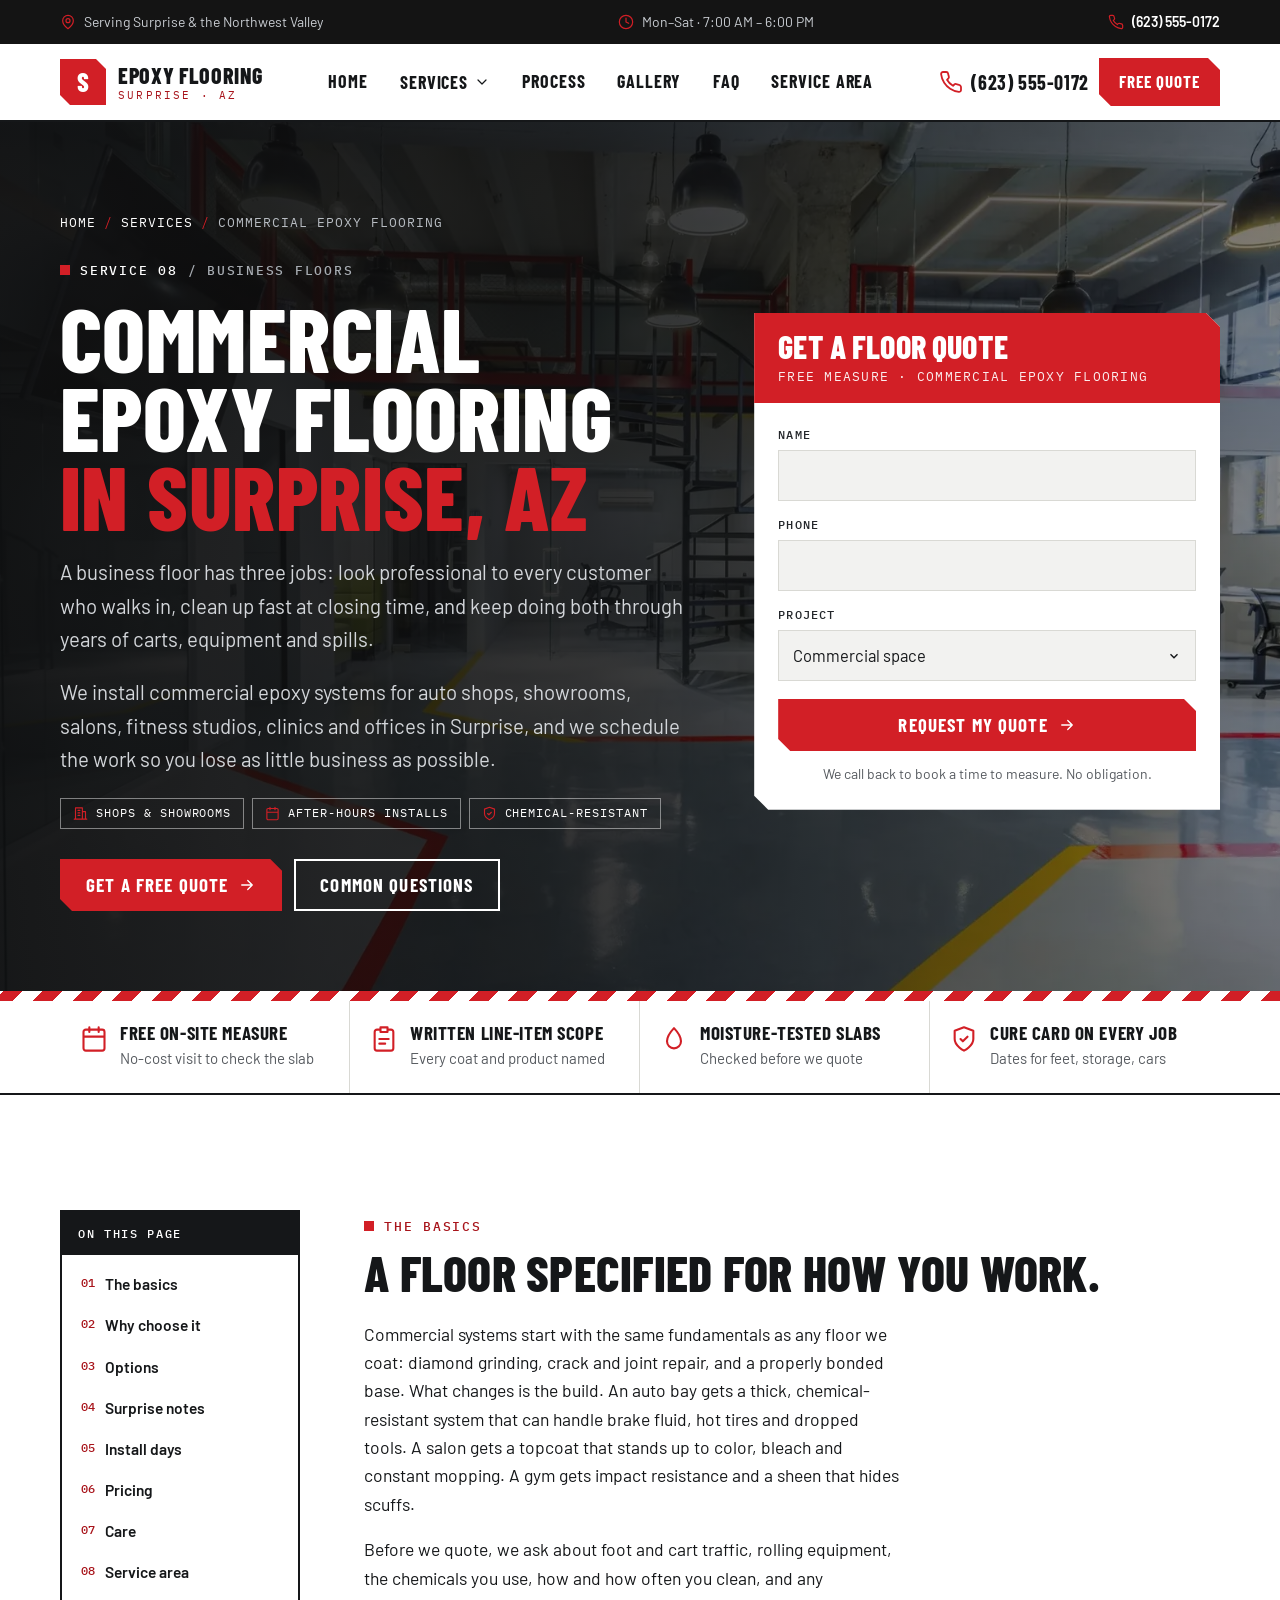
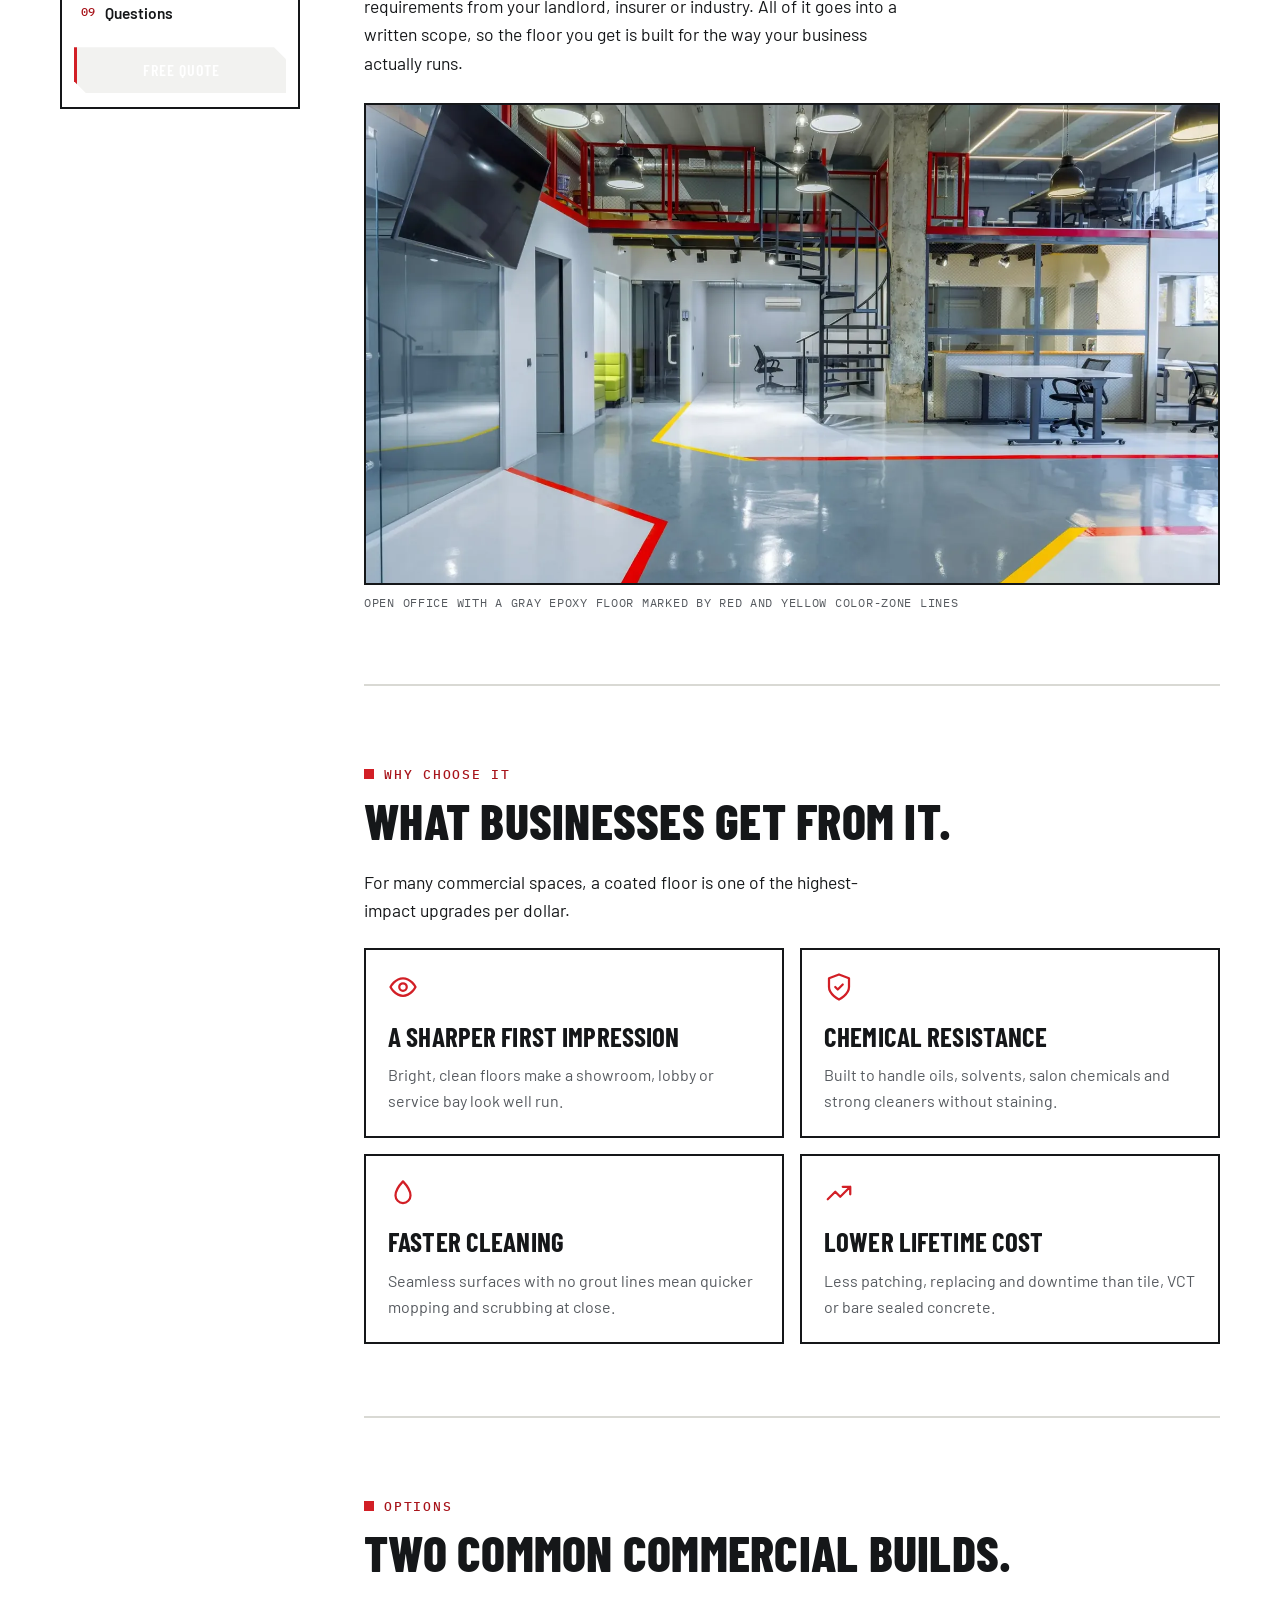
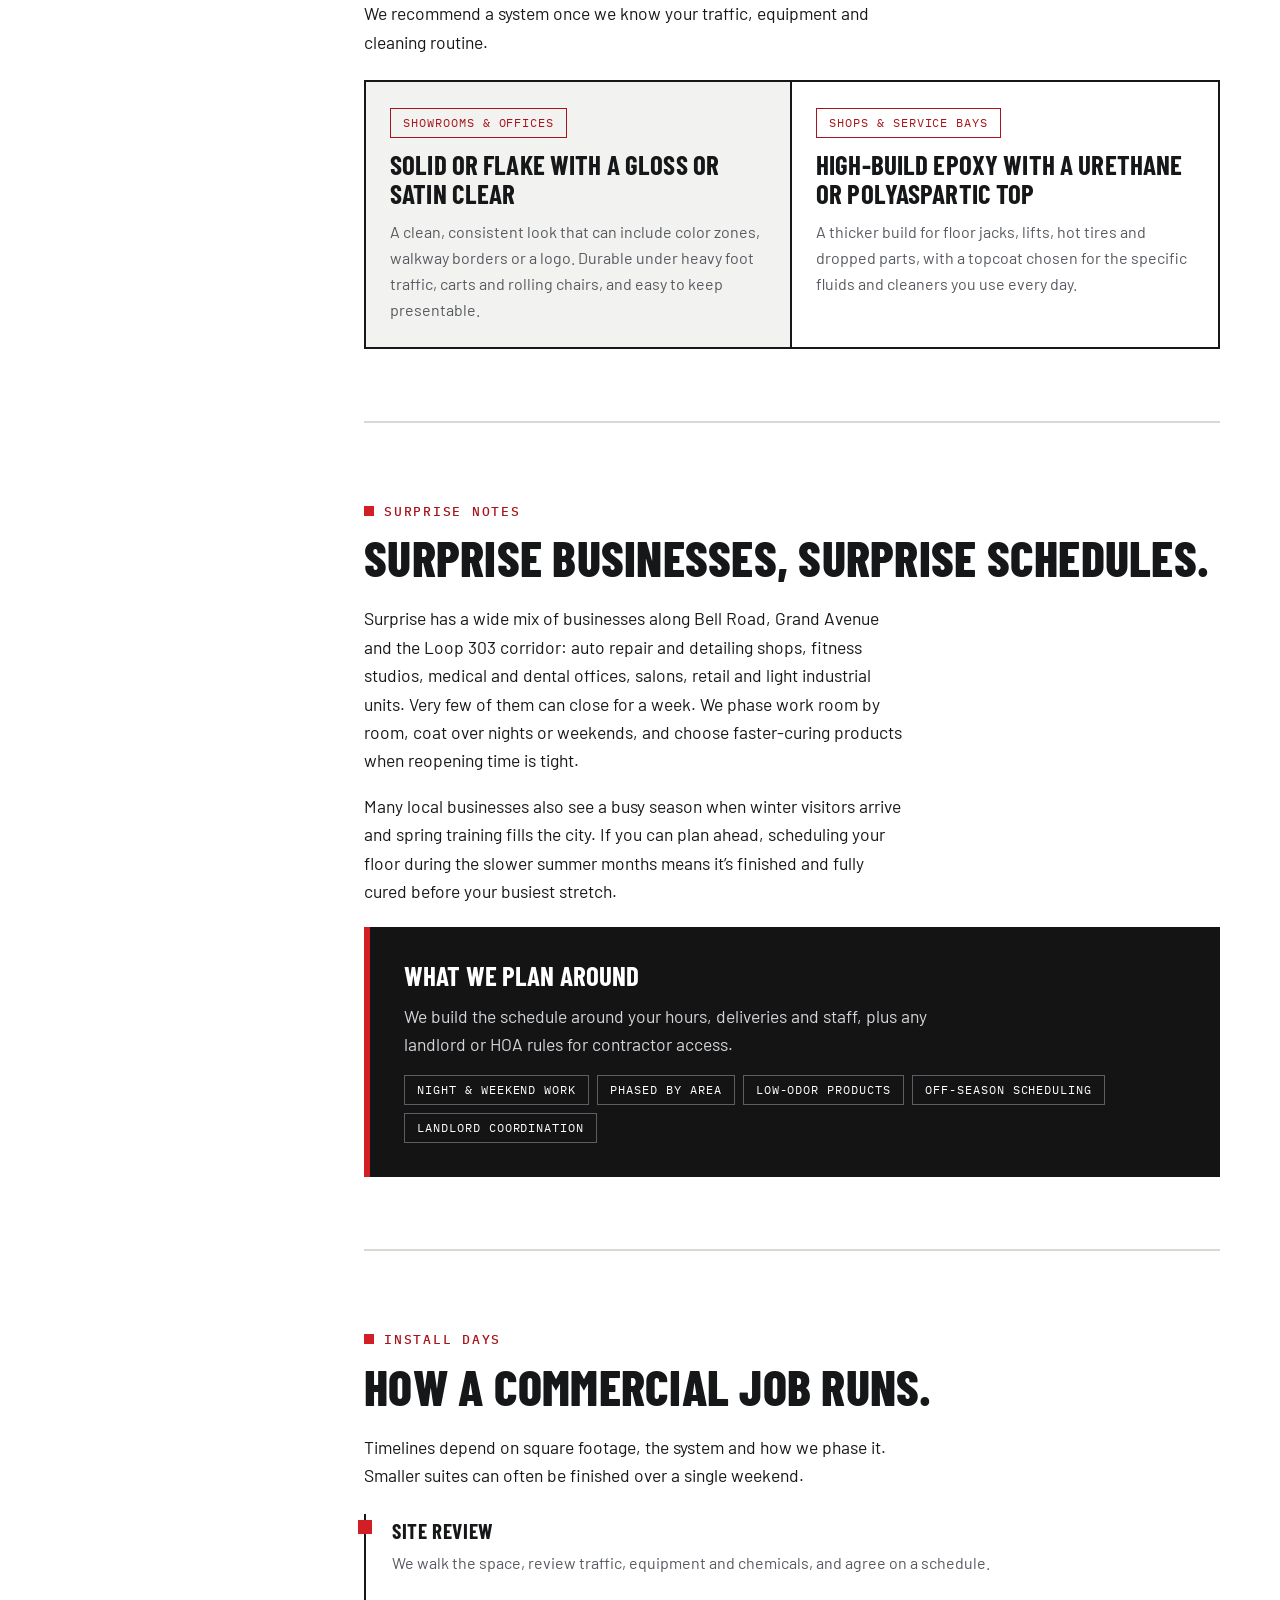
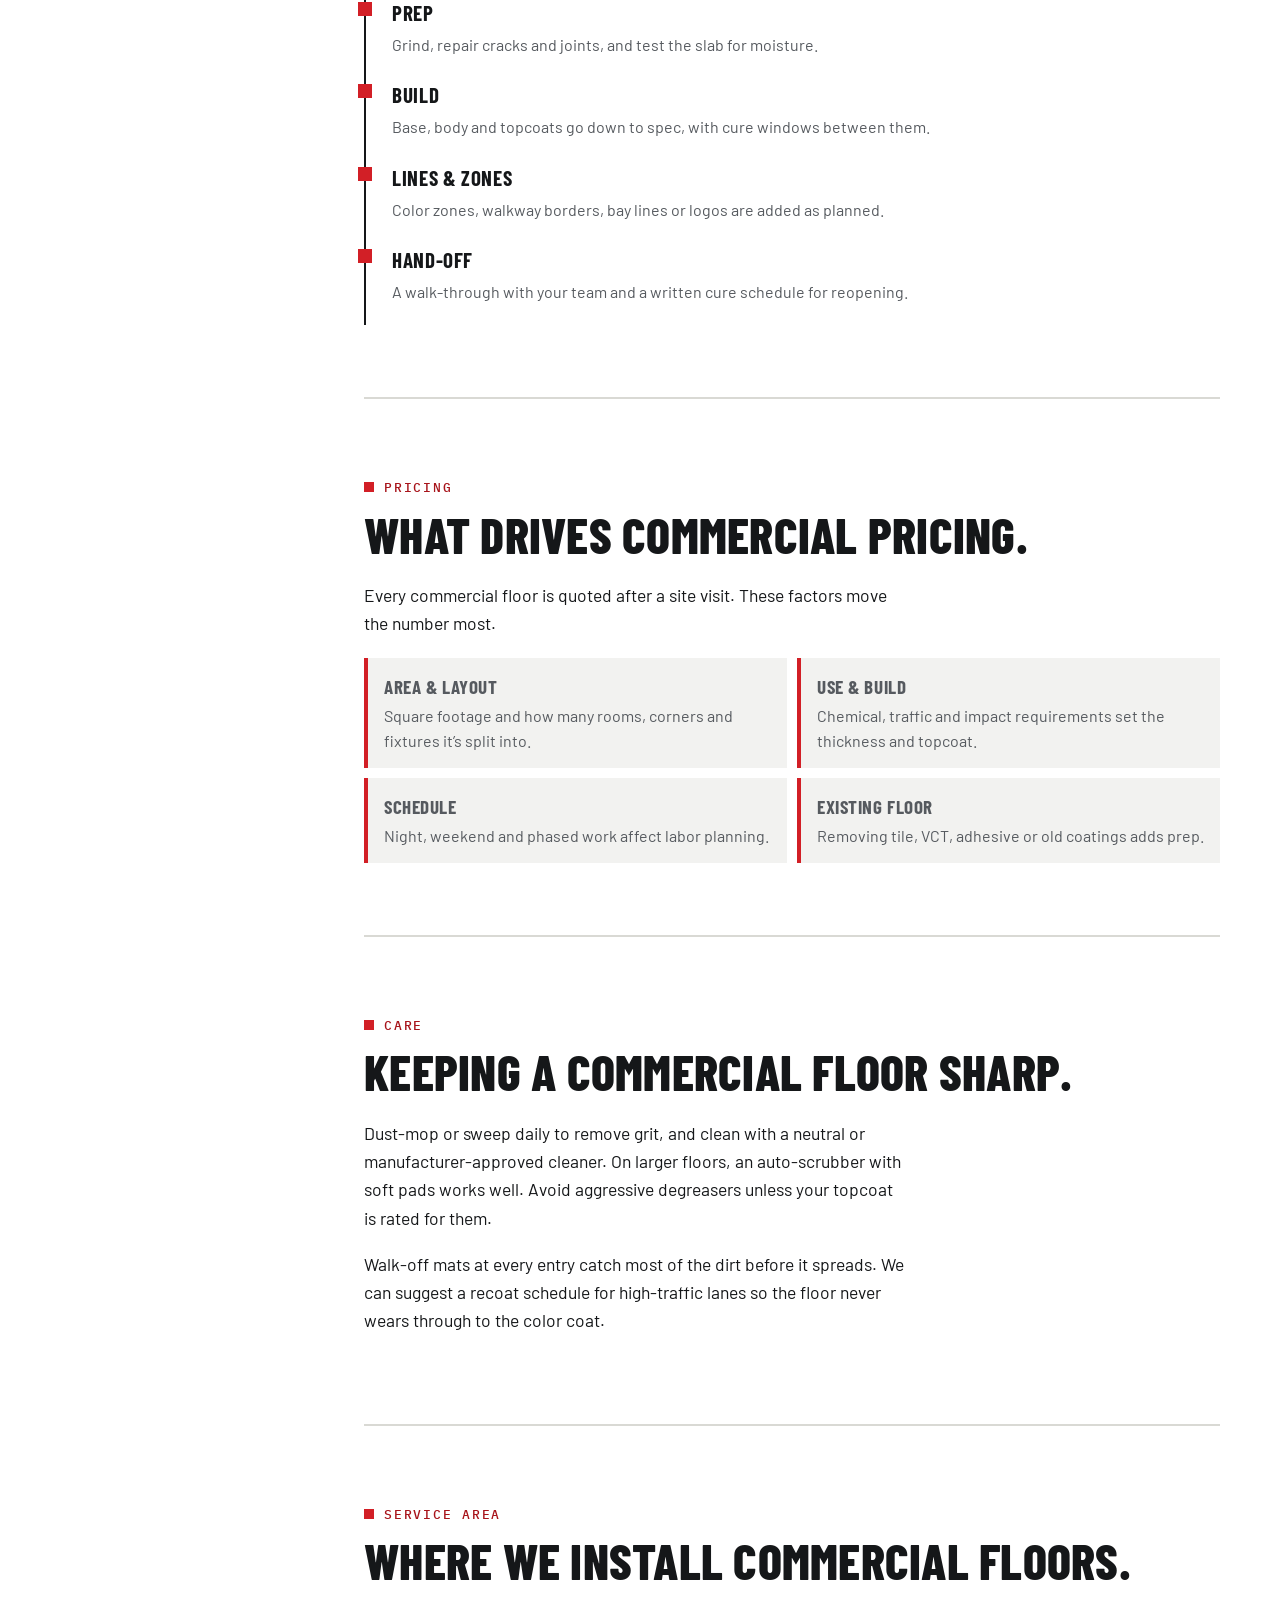
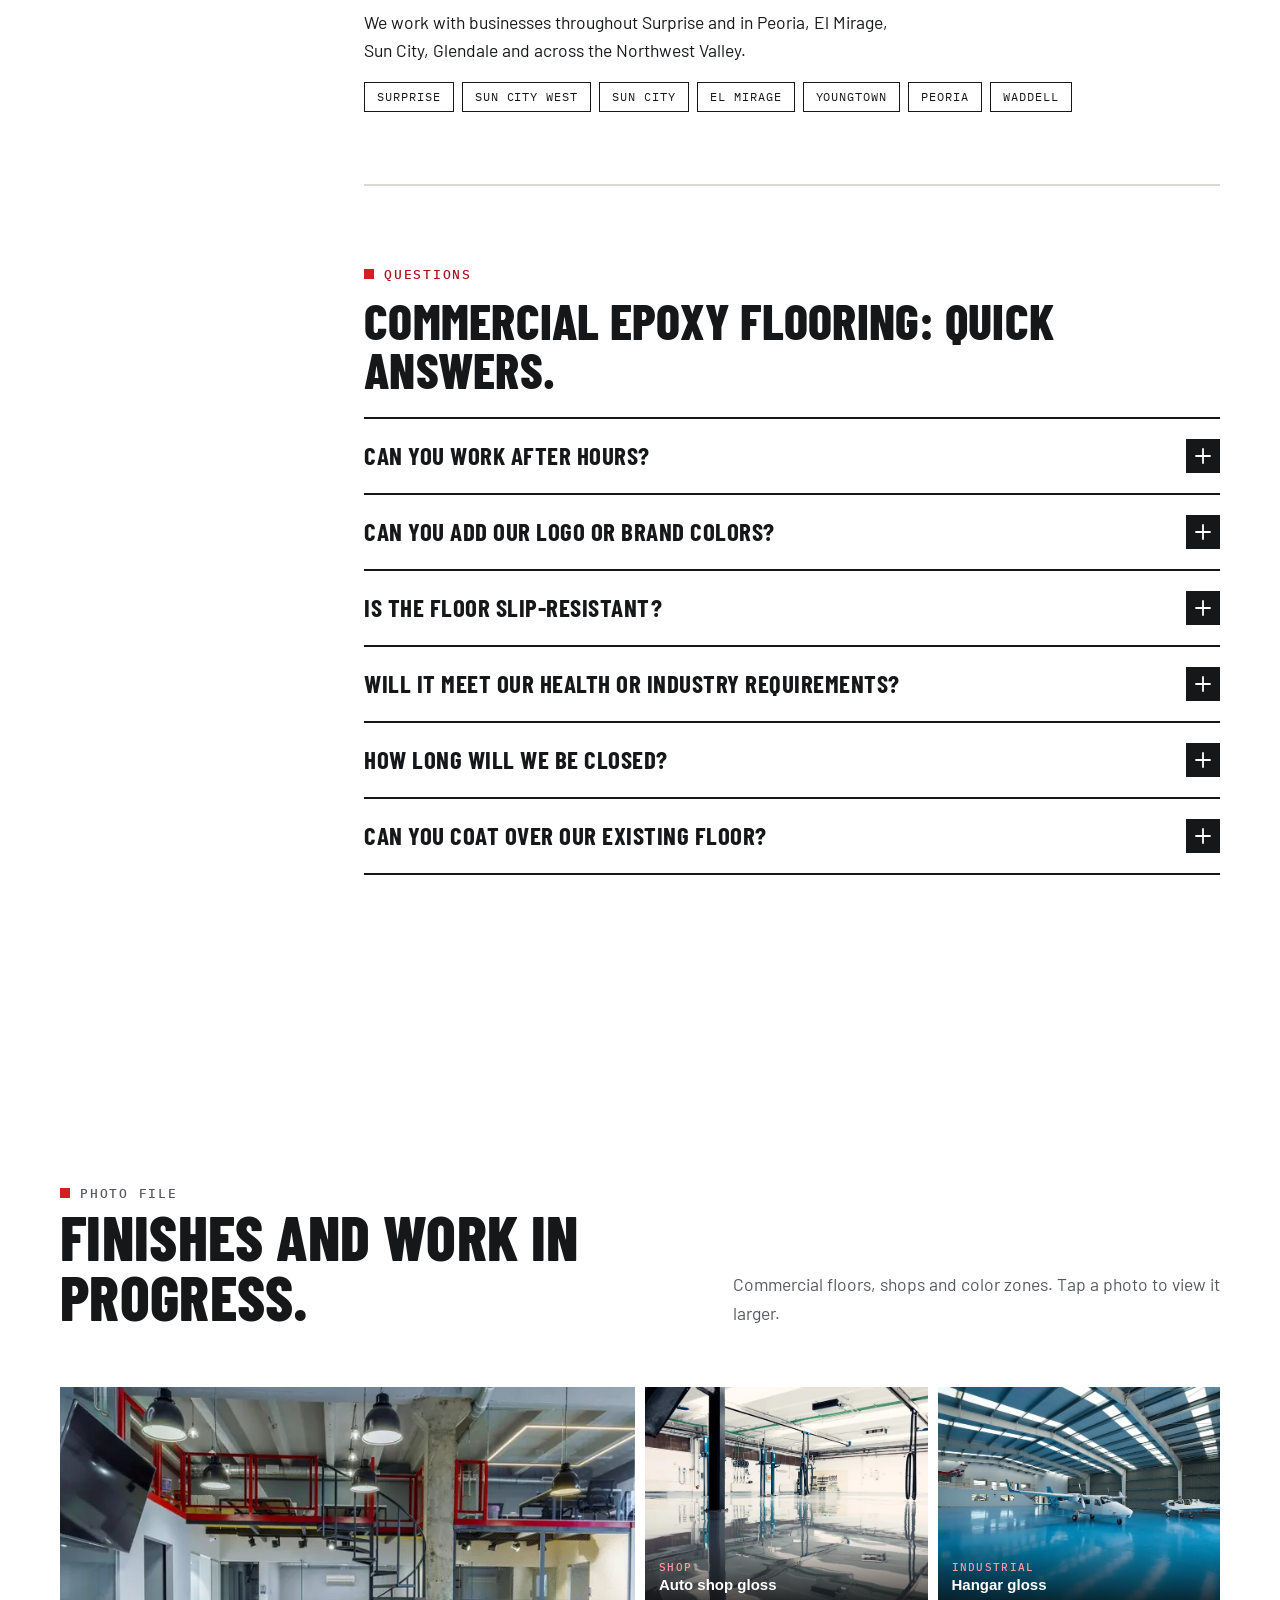
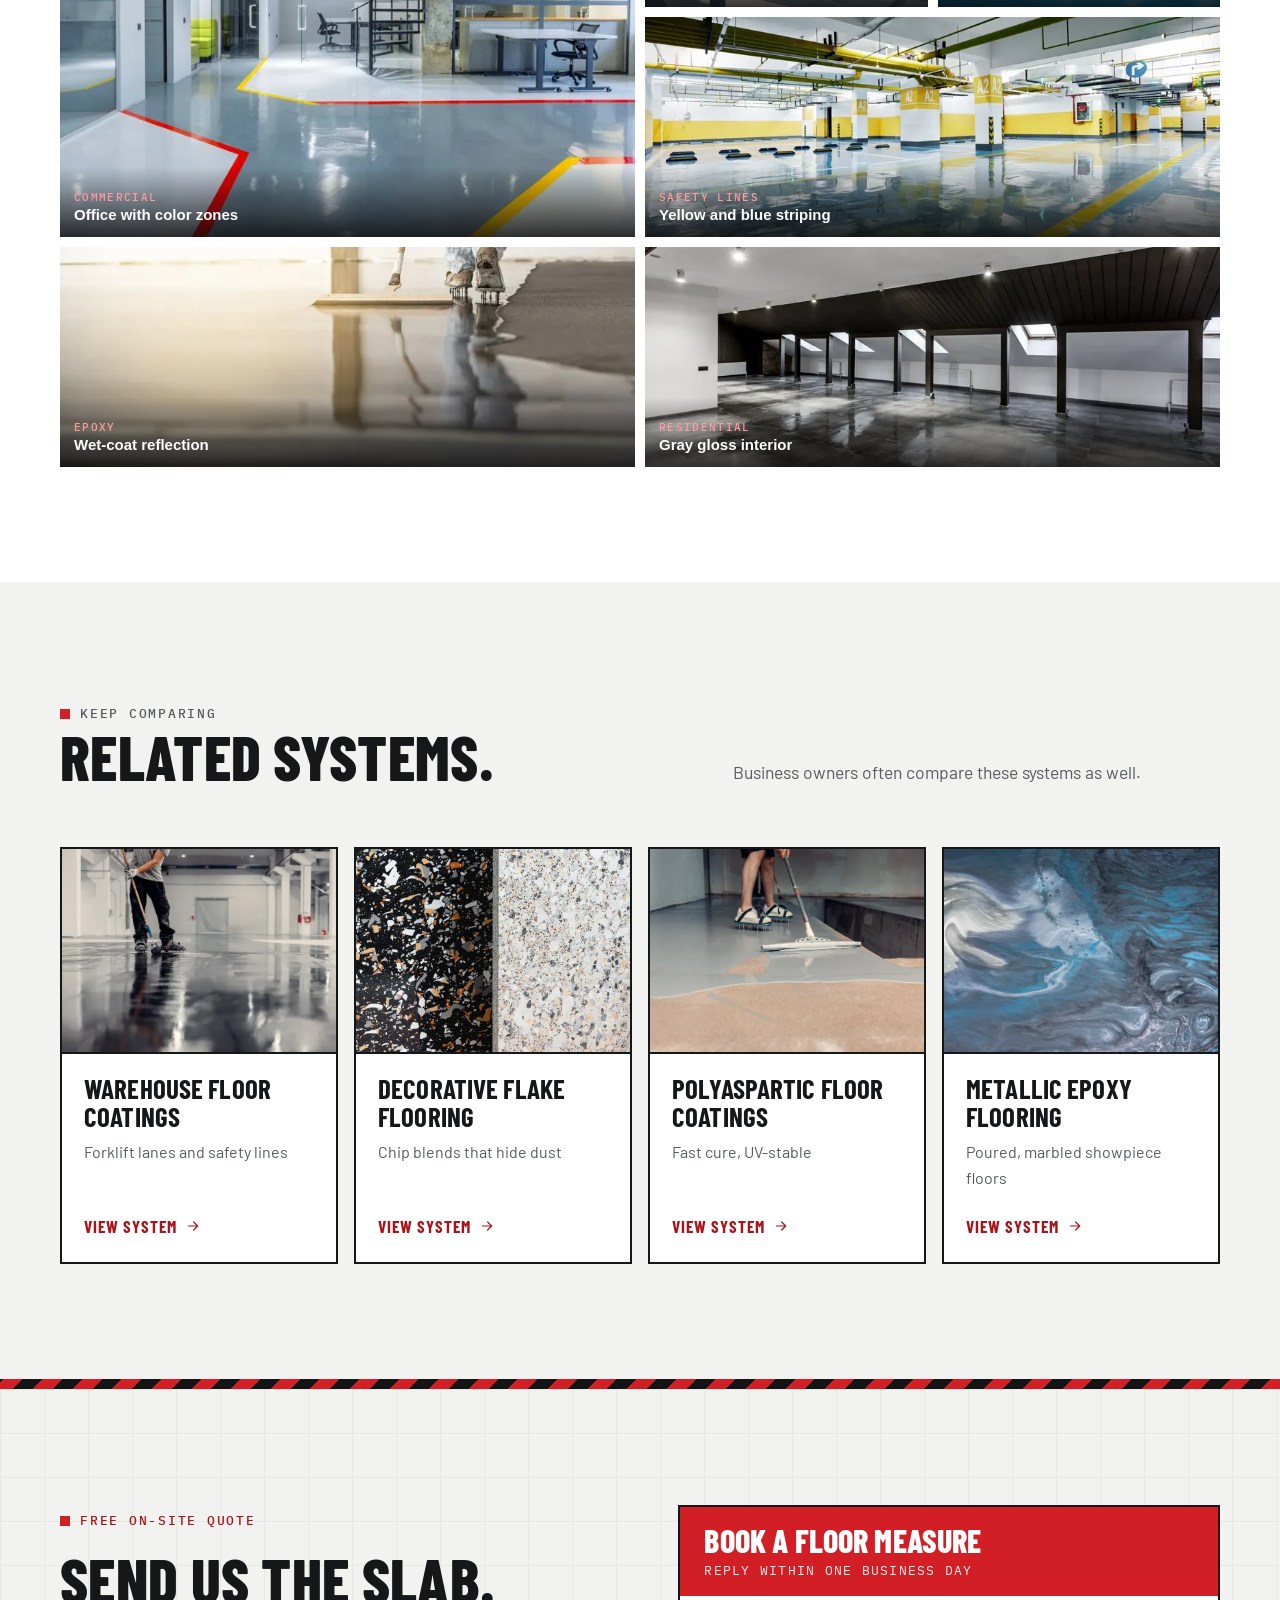
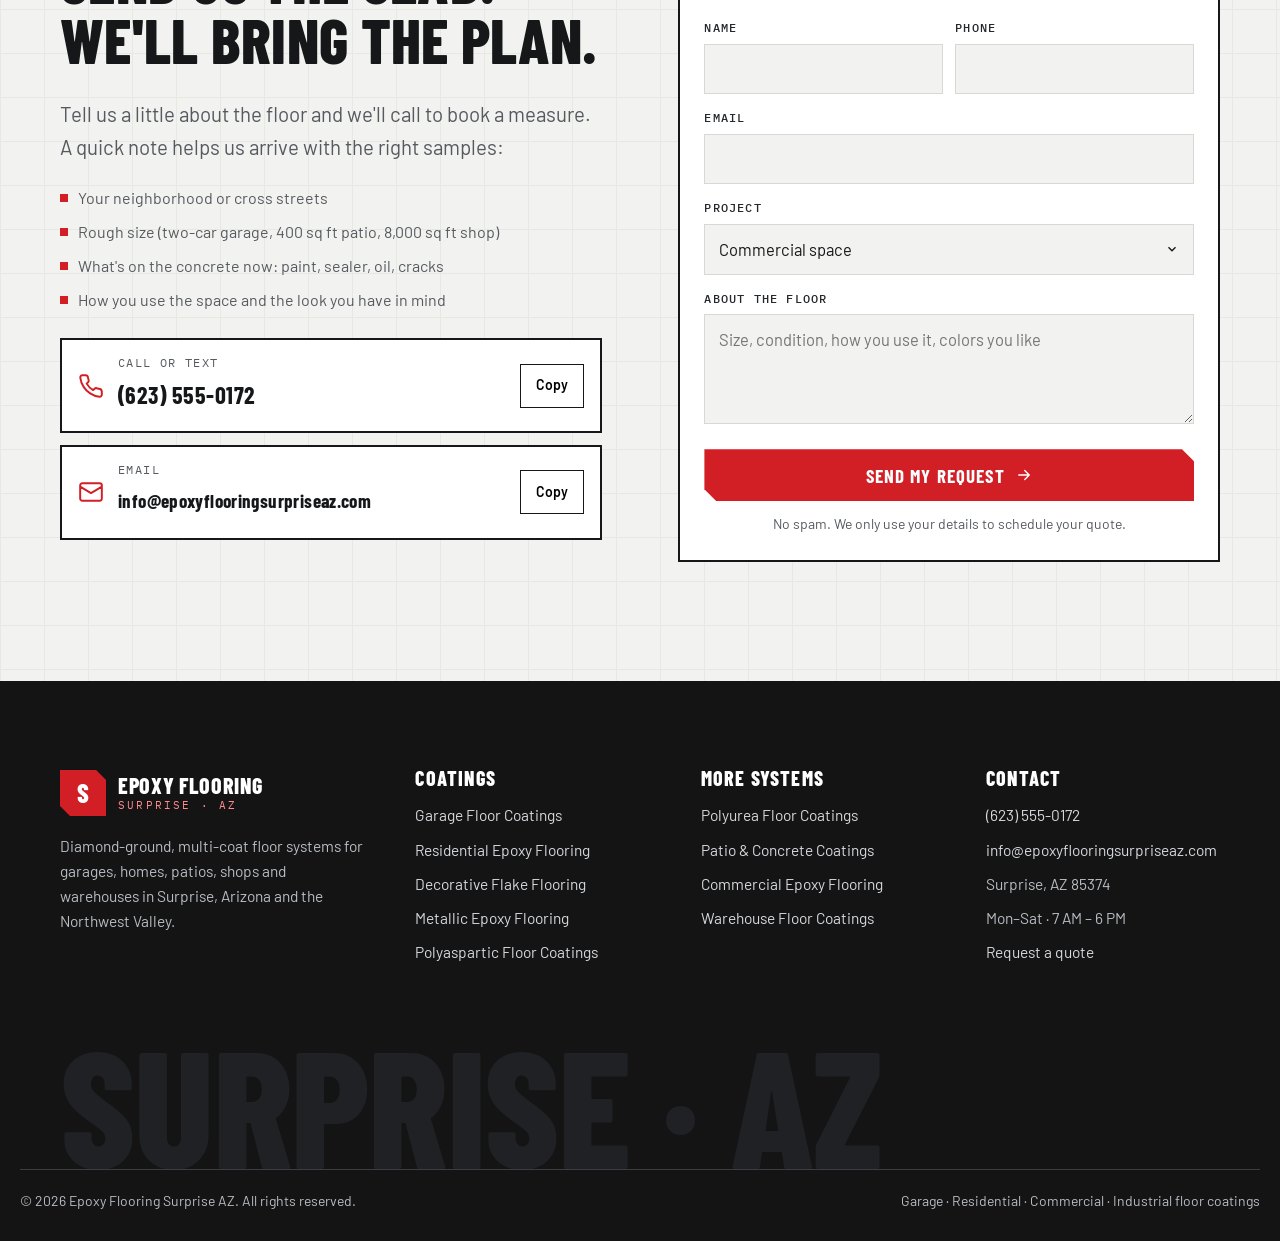
==== commercial-epoxy-flooring/index.html @ f694cad0 "Apply UI/UX Pro Max audit fixes and persist design system - Persist design system (MASTER.md + home/" ====
<!doctype html>
<html lang="en">
<head>
<meta charset="utf-8">
<meta name="viewport" content="width=device-width, initial-scale=1">
<title>Commercial Epoxy Flooring in Surprise, AZ │ Shops, Showrooms &amp; Offices</title>
<meta name="description" content="Commercial epoxy flooring in Surprise, AZ for auto shops, showrooms, salons, gyms, clinics and offices. Durable, chemical-resistant floors installed around your business hours.">
<link rel="canonical" href="https://epoxyflooringsurpriseaz.com/commercial-epoxy-flooring/">
<meta property="og:type" content="website">
<meta property="og:site_name" content="Epoxy Flooring Surprise AZ">
<meta property="og:title" content="Commercial Epoxy Flooring in Surprise, AZ │ Shops, Showrooms &amp; Offices">
<meta property="og:description" content="Commercial epoxy flooring in Surprise, AZ for auto shops, showrooms, salons, gyms, clinics and offices. Durable, chemical-resistant floors installed around your business hours.">
<meta property="og:url" content="https://epoxyflooringsurpriseaz.com/commercial-epoxy-flooring/">
<meta property="og:image" content="https://epoxyflooringsurpriseaz.com/assets/photos/commercial-epoxy-office-floor-surprise-az-1600.jpg">
<meta property="og:image:width" content="1600">
<meta property="og:image:height" content="1067">
<meta property="og:image:alt" content="Open office with a gray epoxy floor marked by red and yellow color-zone lines">
<meta name="twitter:card" content="summary_large_image">
<meta name="theme-color" content="#D21F26">
<!-- Favicon: add these files to /assets/ when ready -->
<link rel="icon" href="/assets/favicon.ico" sizes="any">
<link rel="icon" type="image/png" sizes="32x32" href="/assets/favicon-32.png">
<link rel="apple-touch-icon" href="/assets/apple-touch-icon.png">
<link rel="preconnect" href="https://fonts.googleapis.com"><link rel="preconnect" href="https://fonts.gstatic.com" crossorigin><link rel="stylesheet" href="https://fonts.googleapis.com/css2?family=Barlow+Condensed:wght@600;700;800&family=Barlow:wght@400;500;600;700&family=IBM+Plex+Mono:wght@500&display=swap">
<link rel="stylesheet" href="/assets/site.css">
<script type="application/ld+json">[{"@context": "https://schema.org", "@type": "Service", "name": "Commercial Epoxy Flooring in Surprise, AZ", "serviceType": "Commercial Epoxy Flooring", "url": "https://epoxyflooringsurpriseaz.com/commercial-epoxy-flooring/", "description": "Commercial epoxy flooring in Surprise, AZ for auto shops, showrooms, salons, gyms, clinics and offices. Durable, chemical-resistant floors installed around your business hours.", "image": "https://epoxyflooringsurpriseaz.com/assets/photos/commercial-epoxy-office-floor-surprise-az-1600.jpg", "provider": {"@type": "HomeAndConstructionBusiness", "name": "Epoxy Flooring Surprise AZ", "url": "https://epoxyflooringsurpriseaz.com/", "telephone": "(623) 555-0172", "address": {"@type": "PostalAddress", "addressLocality": "Surprise", "addressRegion": "AZ", "postalCode": "85374", "addressCountry": "US"}}, "areaServed": ["Surprise, AZ", "Sun City West, AZ", "Sun City, AZ", "El Mirage, AZ", "Youngtown, AZ", "Peoria, AZ", "Waddell, AZ", "Wittmann, AZ", "Glendale, AZ"]}, {"@context": "https://schema.org", "@type": "BreadcrumbList", "itemListElement": [{"@type": "ListItem", "position": 1, "name": "Home", "item": "https://epoxyflooringsurpriseaz.com/"}, {"@type": "ListItem", "position": 2, "name": "Services", "item": "https://epoxyflooringsurpriseaz.com/#services"}, {"@type": "ListItem", "position": 3, "name": "Commercial Epoxy Flooring", "item": "https://epoxyflooringsurpriseaz.com/commercial-epoxy-flooring/"}]}, {"@context": "https://schema.org", "@type": "FAQPage", "mainEntity": [{"@type": "Question", "name": "Can you work after hours?", "acceptedAnswer": {"@type": "Answer", "text": "Yes. Nights and weekends are common on commercial jobs, and we can phase larger spaces so part of the business stays open."}}, {"@type": "Question", "name": "Can you add our logo or brand colors?", "acceptedAnswer": {"@type": "Answer", "text": "Yes. Color zones can be built into the system, and logos can be applied under the clear coat so they don’t wear off."}}, {"@type": "Question", "name": "Is the floor slip-resistant?", "acceptedAnswer": {"@type": "Answer", "text": "We add texture where it’s needed, especially at entries, wash areas and anywhere the floor gets wet."}}, {"@type": "Question", "name": "Will it meet our health or industry requirements?", "acceptedAnswer": {"@type": "Answer", "text": "Seamless coated floors are common in clinics, labs and food-prep areas. Tell us your requirements and we’ll specify a system to match."}}, {"@type": "Question", "name": "How long will we be closed?", "acceptedAnswer": {"@type": "Answer", "text": "It depends on the size and the system. Fast-cure products and phased work can keep downtime to a day or a weekend."}}, {"@type": "Question", "name": "Can you coat over our existing floor?", "acceptedAnswer": {"@type": "Answer", "text": "We remove tile, VCT and failing coatings. A well-bonded existing coating can sometimes be prepped and recoated after testing."}}]}, {"@context": "https://schema.org", "@type": "ImageGallery", "name": "Commercial Epoxy Flooring photos", "url": "https://epoxyflooringsurpriseaz.com/", "associatedMedia": [{"@type": "ImageObject", "contentUrl": "https://epoxyflooringsurpriseaz.com/assets/photos/commercial-epoxy-office-floor-surprise-az-1600.jpg", "thumbnailUrl": "https://epoxyflooringsurpriseaz.com/assets/photos/commercial-epoxy-office-floor-surprise-az-800.jpg", "name": "Office with color zones", "description": "Open office with a gray epoxy floor marked by red and yellow color-zone lines", "encodingFormat": "image/jpeg", "width": 1600, "height": 1067}, {"@type": "ImageObject", "contentUrl": "https://epoxyflooringsurpriseaz.com/assets/photos/high-gloss-epoxy-auto-shop-surprise-az-1600.jpg", "thumbnailUrl": "https://epoxyflooringsurpriseaz.com/assets/photos/high-gloss-epoxy-auto-shop-surprise-az-800.jpg", "name": "Auto shop gloss", "description": "High-gloss light gray epoxy floor in an auto service shop with blue lifts", "encodingFormat": "image/jpeg", "width": 1600, "height": 1067}, {"@type": "ImageObject", "contentUrl": "https://epoxyflooringsurpriseaz.com/assets/photos/hangar-epoxy-floor-coating-surprise-az-1600.jpg", "thumbnailUrl": "https://epoxyflooringsurpriseaz.com/assets/photos/hangar-epoxy-floor-coating-surprise-az-800.jpg", "name": "Hangar gloss", "description": "Glossy blue epoxy floor in a bright aircraft hangar with small planes parked", "encodingFormat": "image/jpeg", "width": 1600, "height": 1067}, {"@type": "ImageObject", "contentUrl": "https://epoxyflooringsurpriseaz.com/assets/photos/floor-safety-striping-epoxy-surprise-az-1600.jpg", "thumbnailUrl": "https://epoxyflooringsurpriseaz.com/assets/photos/floor-safety-striping-epoxy-surprise-az-800.jpg", "name": "Yellow and blue striping", "description": "Coated parking deck with yellow lane striping and blue parking bays", "encodingFormat": "image/jpeg", "width": 1600, "height": 1112}, {"@type": "ImageObject", "contentUrl": "https://epoxyflooringsurpriseaz.com/assets/photos/floor-coating-squeegee-reflection-surprise-az-1600.jpg", "thumbnailUrl": "https://epoxyflooringsurpriseaz.com/assets/photos/floor-coating-squeegee-reflection-surprise-az-800.jpg", "name": "Wet-coat reflection", "description": "Wet floor coating reflecting the legs of an installer spreading it", "encodingFormat": "image/jpeg", "width": 1600, "height": 1068}, {"@type": "ImageObject", "contentUrl": "https://epoxyflooringsurpriseaz.com/assets/photos/residential-epoxy-floor-interior-surprise-az-1600.jpg", "thumbnailUrl": "https://epoxyflooringsurpriseaz.com/assets/photos/residential-epoxy-floor-interior-surprise-az-800.jpg", "name": "Gray gloss interior", "description": "Large interior room with a reflective gray epoxy floor and skylights", "encodingFormat": "image/jpeg", "width": 1600, "height": 1067}]}]</script>
</head>
<body>
<a class="skip" href="#main">Skip to content</a>
<div class="topbar"><div class="wrap">
  <span class="tb-hide"><svg class="ico" viewBox="0 0 24 24" aria-hidden="true"><path d="M20 10c0 6-8 12-8 12s-8-6-8-12a8 8 0 0 1 16 0ZM9 10a3 3 0 1 0 6 0a3 3 0 1 0 -6 0"/></svg>Serving Surprise &amp; the Northwest Valley</span>
  <span class="tb-hide"><svg class="ico" viewBox="0 0 24 24" aria-hidden="true"><path d="M2 12a10 10 0 1 0 20 0a10 10 0 1 0 -20 0M12 6v6l4 2"/></svg>Mon–Sat · 7:00 AM – 6:00 PM</span>
  <span><svg class="ico" viewBox="0 0 24 24" aria-hidden="true"><path d="M22 16.9v3a2 2 0 0 1-2.2 2 19.8 19.8 0 0 1-8.6-3.1 19.5 19.5 0 0 1-6-6A19.8 19.8 0 0 1 2.1 4.2 2 2 0 0 1 4.1 2h3a2 2 0 0 1 2 1.7c.1.9.4 1.8.7 2.7a2 2 0 0 1-.5 2.1L8 9.8a16 16 0 0 0 6 6l1.3-1.3a2 2 0 0 1 2.1-.4c.9.3 1.8.6 2.7.7a2 2 0 0 1 1.7 2z"/></svg><a href="tel:+16235550172">(623) 555-0172</a></span>
</div></div>
<header class="nav" id="nav"><div class="wrap">
  <a class="brand" href="/" aria-label="Epoxy Flooring Surprise AZ home"><span class="brand-mark" aria-hidden="true">S</span><span class="brand-txt"><b>Epoxy Flooring</b><small>SURPRISE · AZ</small></span></a>
  <nav aria-label="Main">
    <ul class="menu">
      <li><a href="/">Home</a></li>
      <li><button type="button" id="ddBtn" aria-expanded="false" aria-controls="dd">Services <svg class="ico" viewBox="0 0 24 24" aria-hidden="true"><path d="m6 9 6 6 6-6"/></svg></button>
        <div class="dd" id="dd"><a href="/garage-floor-coatings/"><span class="num">01</span><span><b>Garage Floor Coatings</b><small>Cars, carts, RVs and storage</small></span></a><a href="/residential-epoxy-flooring/"><span class="num">02</span><span><b>Residential Epoxy Flooring</b><small>Casitas, gyms, laundry rooms</small></span></a><a href="/decorative-flake-flooring/"><span class="num">03</span><span><b>Decorative Flake Flooring</b><small>Chip blends that hide dust</small></span></a><a href="/metallic-epoxy-flooring/"><span class="num">04</span><span><b>Metallic Epoxy Flooring</b><small>Poured, marbled showpiece floors</small></span></a><a href="/polyaspartic-floor-coatings/"><span class="num">05</span><span><b>Polyaspartic Floor Coatings</b><small>Fast cure, UV-stable</small></span></a><a href="/polyurea-floor-coatings/"><span class="num">06</span><span><b>Polyurea Floor Coatings</b><small>Flexible, impact-tough base</small></span></a><a href="/patio-concrete-coatings/"><span class="num">07</span><span><b>Patio & Concrete Coatings</b><small>Patios, pool decks, walkways</small></span></a><a href="/commercial-epoxy-flooring/"><span class="num">08</span><span><b>Commercial Epoxy Flooring</b><small>Shops, showrooms, offices</small></span></a><a href="/warehouse-floor-coatings/"><span class="num">09</span><span><b>Warehouse Floor Coatings</b><small>Forklift lanes and safety lines</small></span></a><div class="dd-foot"><span>Not sure which system fits?</span><a class="textlink" href="/#picker-sec">Try the coating picker <svg class="ico" viewBox="0 0 24 24" aria-hidden="true"><path d="M5 12h14M13 6l6 6-6 6"/></svg></a></div></div></li>
      <li><a href="/#process">Process</a></li>
      <li><a href="/#gallery">Gallery</a></li>
      <li><a href="/#faq">FAQ</a></li>
      <li><a href="/#areas">Service Area</a></li>
    </ul>
  </nav>
  <div class="nav-cta">
    <a class="nav-phone" href="tel:+16235550172"><svg class="ico" viewBox="0 0 24 24" aria-hidden="true"><path d="M22 16.9v3a2 2 0 0 1-2.2 2 19.8 19.8 0 0 1-8.6-3.1 19.5 19.5 0 0 1-6-6A19.8 19.8 0 0 1 2.1 4.2 2 2 0 0 1 4.1 2h3a2 2 0 0 1 2 1.7c.1.9.4 1.8.7 2.7a2 2 0 0 1-.5 2.1L8 9.8a16 16 0 0 0 6 6l1.3-1.3a2 2 0 0 1 2.1-.4c.9.3 1.8.6 2.7.7a2 2 0 0 1 1.7 2z"/></svg>(623) 555-0172</a>
    <a class="btn" href="#estimate">Free Quote</a>
    <button class="burger" id="burger" type="button" aria-label="Open menu" aria-expanded="false" aria-controls="mmenu"><span></span></button>
  </div>
</div></header>
<nav class="mmenu" id="mmenu" aria-label="Mobile menu" aria-hidden="true">
  <div class="mmenu-head"><a class="brand" href="/" aria-label="Epoxy Flooring Surprise AZ home"><span class="brand-mark" aria-hidden="true">S</span><span class="brand-txt"><b>Epoxy Flooring</b><small>SURPRISE · AZ</small></span></a><button class="mmenu-close" id="mclose" type="button" aria-label="Close menu"><svg class="ico" viewBox="0 0 24 24" aria-hidden="true"><path d="M18 6 6 18M6 6l12 12"/></svg></button></div>
  <a href="/">Home</a>
  <p class="mlabel">Services</p>
  <div class="msub"><a href="/garage-floor-coatings/">Garage Floor Coatings</a><a href="/residential-epoxy-flooring/">Residential Epoxy Flooring</a><a href="/decorative-flake-flooring/">Decorative Flake Flooring</a><a href="/metallic-epoxy-flooring/">Metallic Epoxy Flooring</a><a href="/polyaspartic-floor-coatings/">Polyaspartic Floor Coatings</a><a href="/polyurea-floor-coatings/">Polyurea Floor Coatings</a><a href="/patio-concrete-coatings/">Patio & Concrete Coatings</a><a href="/commercial-epoxy-flooring/">Commercial Epoxy Flooring</a><a href="/warehouse-floor-coatings/">Warehouse Floor Coatings</a></div>
  <a href="/#process">Process</a>
  <a href="/#gallery">Gallery</a>
  <a href="/#faq">FAQ</a>
  <a href="/#areas">Service Area</a>
  <a class="btn" href="#estimate">Get a Free Quote <svg class="ico" viewBox="0 0 24 24" aria-hidden="true"><path d="M5 12h14M13 6l6 6-6 6"/></svg></a>
</nav><main id="main">
<section class="hero s-hero">
  <div class="hero-bg"><picture><source type="image/webp" srcset="/assets/photos/commercial-epoxy-office-floor-surprise-az-800.webp 800w, /assets/photos/commercial-epoxy-office-floor-surprise-az-1600.webp 1600w" sizes="100vw"><img src="/assets/photos/commercial-epoxy-office-floor-surprise-az-800.jpg" srcset="/assets/photos/commercial-epoxy-office-floor-surprise-az-800.jpg 800w, /assets/photos/commercial-epoxy-office-floor-surprise-az-1600.jpg 1600w" sizes="100vw" width="800" height="533" alt="Open office with a gray epoxy floor marked by red and yellow color-zone lines" fetchpriority="high"></picture></div>
  <div class="wrap hero-grid">
    <div>
      <nav class="crumbs" aria-label="Breadcrumb"><ol><li><a href="/">Home</a></li><li><a href="/#services">Services</a></li><li aria-current="page">Commercial Epoxy Flooring</li></ol></nav>
      <p class="tag" style="color:#fff">Service 08 <b style="color:#A7ACB2">/ Business floors</b></p>
      <h1>Commercial Epoxy Flooring <em>in Surprise, AZ</em></h1>
      <p class="lede">A business floor has three jobs: look professional to every customer who walks in, clean up fast at closing time, and keep doing both through years of carts, equipment and spills.</p><p class="lede">We install commercial epoxy systems for auto shops, showrooms, salons, fitness studios, clinics and offices in Surprise, and we schedule the work so you lose as little business as possible.</p>
      <div class="chips"><span class="chip"><svg class="ico" viewBox="0 0 24 24" aria-hidden="true"><path d="M4 21V3h11v18M15 9h5v12M2 21h20M8 7h3M8 11h3M8 15h3"/></svg>Shops &amp; showrooms</span><span class="chip"><svg class="ico" viewBox="0 0 24 24" aria-hidden="true"><path d="M5 4h14a2 2 0 0 1 2 2v14a2 2 0 0 1-2 2H5a2 2 0 0 1-2-2V6a2 2 0 0 1 2-2zM16 2v4M8 2v4M3 10h18"/></svg>After-hours installs</span><span class="chip"><svg class="ico" viewBox="0 0 24 24" aria-hidden="true"><path d="M12 22s8-4 8-10V5l-8-3-8 3v7c0 6 8 10 8 10zm-3-10 2 2 4-4"/></svg>Chemical-resistant</span></div>
      <div class="hero-actions"><a class="btn" href="#estimate">Get a Free Quote <svg class="ico" viewBox="0 0 24 24" aria-hidden="true"><path d="M5 12h14M13 6l6 6-6 6"/></svg></a><a class="btn ghost" href="#faq">Common Questions</a></div>
    </div>
    <div class="formcard" id="quote">
  <div class="formcard-head"><h2>Get a Floor Quote</h2><p>Free measure · Commercial Epoxy Flooring</p></div>
  <form class="lead-form" novalidate>
    <div class="field"><label for="hf-name">Name</label><input id="hf-name" name="name" autocomplete="name" required><p class="msg">Please add your name.</p></div>
    <div class="field"><label for="hf-phone">Phone</label><input id="hf-phone" name="phone" type="tel" autocomplete="tel" inputmode="tel" required><p class="msg">Enter a 10-digit phone.</p></div>
    <div class="field"><label for="hf-proj">Project</label><select id="hf-proj" name="project" required><option value="">Choose one</option><option>Garage floor</option><option>Residential (other rooms)</option><option>Decorative flake</option><option>Metallic epoxy</option><option>Polyaspartic</option><option>Polyurea</option><option>Patio / pool deck</option><option selected>Commercial space</option><option>Warehouse / industrial</option><option>Not sure yet</option></select><p class="msg">Pick the closest match.</p></div>
    <button class="btn" type="submit"><span class="lbl">Request My Quote</span> <svg class="ico" viewBox="0 0 24 24" aria-hidden="true"><path d="M5 12h14M13 6l6 6-6 6"/></svg><span class="spin" aria-hidden="true"></span></button>
    <p class="form-note">We call back to book a time to measure. No obligation.</p>
  </form>
  <div class="form-ok" tabindex="-1" role="status"><svg class="ico" viewBox="0 0 24 24" aria-hidden="true"><path d="M20 6 9 17l-5-5"/></svg><h3>Request received</h3><p>Thanks. We'll call you shortly to set up a time to see the floor.</p></div>
</div>
  </div>
</section>
<section class="trust" aria-label="Our commitments"><div class="wrap"><ul><li><svg class="ico" viewBox="0 0 24 24" aria-hidden="true"><path d="M5 4h14a2 2 0 0 1 2 2v14a2 2 0 0 1-2 2H5a2 2 0 0 1-2-2V6a2 2 0 0 1 2-2zM16 2v4M8 2v4M3 10h18"/></svg><span><b>Free on-site measure</b><small>No-cost visit to check the slab</small></span></li><li><svg class="ico" viewBox="0 0 24 24" aria-hidden="true"><path d="M9 2h6v4H9zM9 4H6a2 2 0 0 0-2 2v14a2 2 0 0 0 2 2h12a2 2 0 0 0 2-2V6a2 2 0 0 0-2-2h-3M8 12h8M8 16h5"/></svg><span><b>Written line-item scope</b><small>Every coat and product named</small></span></li><li><svg class="ico" viewBox="0 0 24 24" aria-hidden="true"><path d="M12 2.7s6 6.3 6 11.3a6 6 0 0 1-12 0c0-5 6-11.3 6-11.3z"/></svg><span><b>Moisture-tested slabs</b><small>Checked before we quote</small></span></li><li><svg class="ico" viewBox="0 0 24 24" aria-hidden="true"><path d="M12 22s8-4 8-10V5l-8-3-8 3v7c0 6 8 10 8 10zm-3-10 2 2 4-4"/></svg><span><b>Cure card on every job</b><small>Dates for feet, storage, cars</small></span></li></ul></div></section>
<section><div class="wrap s-layout">
  <aside class="toc"><b>On this page</b><ol><li><a href="#basics">The basics</a></li><li><a href="#benefits">Why choose it</a></li><li><a href="#options">Options</a></li><li><a href="#local">Surprise notes</a></li><li><a href="#install">Install days</a></li><li><a href="#pricing">Pricing</a></li><li><a href="#care">Care</a></li><li><a href="#area">Service area</a></li><li><a href="#faq">Questions</a></li></ol><a class="btn" href="#estimate">Free Quote</a></aside>
  <div class="prose">
    <section id="basics" class="rv"><p class="tag">The basics</p><h2>A floor specified for how you work.</h2><p>Commercial systems start with the same fundamentals as any floor we coat: diamond grinding, crack and joint repair, and a properly bonded base. What changes is the build. An auto bay gets a thick, chemical-resistant system that can handle brake fluid, hot tires and dropped tools. A salon gets a topcoat that stands up to color, bleach and constant mopping. A gym gets impact resistance and a sheen that hides scuffs.</p><p>Before we quote, we ask about foot and cart traffic, rolling equipment, the chemicals you use, how and how often you clean, and any requirements from your landlord, insurer or industry. All of it goes into a written scope, so the floor you get is built for the way your business actually runs.</p><figure class="s-photo"><picture><source type="image/webp" srcset="/assets/photos/commercial-epoxy-office-floor-surprise-az-800.webp 800w, /assets/photos/commercial-epoxy-office-floor-surprise-az-1600.webp 1600w" sizes="(max-width: 980px) 100vw, 900px"><img src="/assets/photos/commercial-epoxy-office-floor-surprise-az-800.jpg" srcset="/assets/photos/commercial-epoxy-office-floor-surprise-az-800.jpg 800w, /assets/photos/commercial-epoxy-office-floor-surprise-az-1600.jpg 1600w" sizes="(max-width: 980px) 100vw, 900px" width="800" height="533" alt="Open office with a gray epoxy floor marked by red and yellow color-zone lines" loading="lazy" decoding="async"></picture><figcaption>Open office with a gray epoxy floor marked by red and yellow color-zone lines</figcaption></figure></section><section id="benefits" class="rv"><p class="tag">Why choose it</p><h2>What businesses get from it.</h2><p>For many commercial spaces, a coated floor is one of the highest-impact upgrades per dollar.</p><div class="ben"><article><svg class="ico" viewBox="0 0 24 24" aria-hidden="true"><path d="M2 12s3.5-7 10-7 10 7 10 7-3.5 7-10 7S2 12 2 12zM9 12a3 3 0 1 0 6 0a3 3 0 1 0 -6 0"/></svg><h3>A sharper first impression</h3><p>Bright, clean floors make a showroom, lobby or service bay look well run.</p></article><article><svg class="ico" viewBox="0 0 24 24" aria-hidden="true"><path d="M12 22s8-4 8-10V5l-8-3-8 3v7c0 6 8 10 8 10zm-3-10 2 2 4-4"/></svg><h3>Chemical resistance</h3><p>Built to handle oils, solvents, salon chemicals and strong cleaners without staining.</p></article><article><svg class="ico" viewBox="0 0 24 24" aria-hidden="true"><path d="M12 2.7s6 6.3 6 11.3a6 6 0 0 1-12 0c0-5 6-11.3 6-11.3z"/></svg><h3>Faster cleaning</h3><p>Seamless surfaces with no grout lines mean quicker mopping and scrubbing at close.</p></article><article><svg class="ico" viewBox="0 0 24 24" aria-hidden="true"><path d="M3 17l6-6 4 4 8-8M15 7h6v6"/></svg><h3>Lower lifetime cost</h3><p>Less patching, replacing and downtime than tile, VCT or bare sealed concrete.</p></article></div></section><section id="options" class="rv"><p class="tag">Options</p><h2>Two common commercial builds.</h2><p>We recommend a system once we know your traffic, equipment and cleaning routine.</p><div class="opt2"><article><span class="chip">Showrooms &amp; offices</span><h3>Solid or flake with a gloss or satin clear</h3><p>A clean, consistent look that can include color zones, walkway borders or a logo. Durable under heavy foot traffic, carts and rolling chairs, and easy to keep presentable.</p></article><article><span class="chip">Shops &amp; service bays</span><h3>High-build epoxy with a urethane or polyaspartic top</h3><p>A thicker build for floor jacks, lifts, hot tires and dropped parts, with a topcoat chosen for the specific fluids and cleaners you use every day.</p></article></div></section><section id="local" class="rv"><p class="tag">Surprise notes</p><h2>Surprise businesses, Surprise schedules.</h2><p>Surprise has a wide mix of businesses along Bell Road, Grand Avenue and the Loop 303 corridor: auto repair and detailing shops, fitness studios, medical and dental offices, salons, retail and light industrial units. Very few of them can close for a week. We phase work room by room, coat over nights or weekends, and choose faster-curing products when reopening time is tight.</p><p>Many local businesses also see a busy season when winter visitors arrive and spring training fills the city. If you can plan ahead, scheduling your floor during the slower summer months means it’s finished and fully cured before your busiest stretch.</p><div class="callout"><h3>What we plan around</h3><p>We build the schedule around your hours, deliveries and staff, plus any landlord or HOA rules for contractor access.</p><div class="chips"><span class="chip">Night & weekend work</span><span class="chip">Phased by area</span><span class="chip">Low-odor products</span><span class="chip">Off-season scheduling</span><span class="chip">Landlord coordination</span></div></div></section><section id="install" class="rv"><p class="tag">Install days</p><h2>How a commercial job runs.</h2><p>Timelines depend on square footage, the system and how we phase it. Smaller suites can often be finished over a single weekend.</p><ol class="timeline"><li><b>Site review</b><span>We walk the space, review traffic, equipment and chemicals, and agree on a schedule.</span></li><li><b>Prep</b><span>Grind, repair cracks and joints, and test the slab for moisture.</span></li><li><b>Build</b><span>Base, body and topcoats go down to spec, with cure windows between them.</span></li><li><b>Lines &amp; zones</b><span>Color zones, walkway borders, bay lines or logos are added as planned.</span></li><li><b>Hand-off</b><span>A walk-through with your team and a written cure schedule for reopening.</span></li></ol></section><section id="pricing" class="rv"><p class="tag">Pricing</p><h2>What drives commercial pricing.</h2><p>Every commercial floor is quoted after a site visit. These factors move the number most.</p><div class="factors"><div><span><b>Area &amp; layout</b><span>Square footage and how many rooms, corners and fixtures it’s split into.</span></span></div><div><span><b>Use &amp; build</b><span>Chemical, traffic and impact requirements set the thickness and topcoat.</span></span></div><div><span><b>Schedule</b><span>Night, weekend and phased work affect labor planning.</span></span></div><div><span><b>Existing floor</b><span>Removing tile, VCT, adhesive or old coatings adds prep.</span></span></div></div></section><section id="care" class="rv"><p class="tag">Care</p><h2>Keeping a commercial floor sharp.</h2><p>Dust-mop or sweep daily to remove grit, and clean with a neutral or manufacturer-approved cleaner. On larger floors, an auto-scrubber with soft pads works well. Avoid aggressive degreasers unless your topcoat is rated for them.</p><p>Walk-off mats at every entry catch most of the dirt before it spreads. We can suggest a recoat schedule for high-traffic lanes so the floor never wears through to the color coat.</p></section><section id="area" class="rv"><p class="tag">Service area</p><h2>Where we install commercial floors.</h2><p>We work with businesses throughout Surprise and in Peoria, El Mirage, Sun City, Glendale and across the Northwest Valley.</p><div class="chips" style="color:var(--ink)"><span class="chip">Surprise</span><span class="chip">Sun City West</span><span class="chip">Sun City</span><span class="chip">El Mirage</span><span class="chip">Youngtown</span><span class="chip">Peoria</span><span class="chip">Waddell</span></div></section><section id="faq" class="rv"><p class="tag">Questions</p><h2>Commercial Epoxy Flooring: quick answers.</h2><div class="faq-list"><details><summary>Can you work after hours?<span class="pm"><svg class="ico" viewBox="0 0 24 24" aria-hidden="true"><path d="M12 5v14M5 12h14"/></svg></span></summary><div class="a"><p>Yes. Nights and weekends are common on commercial jobs, and we can phase larger spaces so part of the business stays open.</p></div></details><details><summary>Can you add our logo or brand colors?<span class="pm"><svg class="ico" viewBox="0 0 24 24" aria-hidden="true"><path d="M12 5v14M5 12h14"/></svg></span></summary><div class="a"><p>Yes. Color zones can be built into the system, and logos can be applied under the clear coat so they don’t wear off.</p></div></details><details><summary>Is the floor slip-resistant?<span class="pm"><svg class="ico" viewBox="0 0 24 24" aria-hidden="true"><path d="M12 5v14M5 12h14"/></svg></span></summary><div class="a"><p>We add texture where it’s needed, especially at entries, wash areas and anywhere the floor gets wet.</p></div></details><details><summary>Will it meet our health or industry requirements?<span class="pm"><svg class="ico" viewBox="0 0 24 24" aria-hidden="true"><path d="M12 5v14M5 12h14"/></svg></span></summary><div class="a"><p>Seamless coated floors are common in clinics, labs and food-prep areas. Tell us your requirements and we’ll specify a system to match.</p></div></details><details><summary>How long will we be closed?<span class="pm"><svg class="ico" viewBox="0 0 24 24" aria-hidden="true"><path d="M12 5v14M5 12h14"/></svg></span></summary><div class="a"><p>It depends on the size and the system. Fast-cure products and phased work can keep downtime to a day or a weekend.</p></div></details><details><summary>Can you coat over our existing floor?<span class="pm"><svg class="ico" viewBox="0 0 24 24" aria-hidden="true"><path d="M12 5v14M5 12h14"/></svg></span></summary><div class="a"><p>We remove tile, VCT and failing coatings. A well-bonded existing coating can sometimes be prepped and recoated after testing.</p></div></details></div></section>
  </div>
</div></section>

<section class="gallery" id="gallery"><div class="wrap">
  <div class="sec-head rv"><div><p class="tag">Photo file</p><h2>Finishes and work in progress.</h2></div><p>Commercial floors, shops and color zones. Tap a photo to view it larger.</p></div>
  <div class="gal"><button type="button" class="w2 h2" data-full="/assets/photos/commercial-epoxy-office-floor-surprise-az-1600.jpg" data-cap="Open office with a gray epoxy floor marked by red and yellow color-zone lines" aria-label="View larger: Office with color zones"><figure><picture><source type="image/webp" srcset="/assets/photos/commercial-epoxy-office-floor-surprise-az-800.webp"><img src="/assets/photos/commercial-epoxy-office-floor-surprise-az-800.jpg" width="800" height="533" alt="Open office with a gray epoxy floor marked by red and yellow color-zone lines" loading="lazy" decoding="async"></picture><figcaption><small>Commercial</small>Office with color zones</figcaption></figure></button><button type="button" class="" data-full="/assets/photos/high-gloss-epoxy-auto-shop-surprise-az-1600.jpg" data-cap="High-gloss light gray epoxy floor in an auto service shop with blue lifts" aria-label="View larger: Auto shop gloss"><figure><picture><source type="image/webp" srcset="/assets/photos/high-gloss-epoxy-auto-shop-surprise-az-800.webp"><img src="/assets/photos/high-gloss-epoxy-auto-shop-surprise-az-800.jpg" width="800" height="533" alt="High-gloss light gray epoxy floor in an auto service shop with blue lifts" loading="lazy" decoding="async"></picture><figcaption><small>Shop</small>Auto shop gloss</figcaption></figure></button><button type="button" class="" data-full="/assets/photos/hangar-epoxy-floor-coating-surprise-az-1600.jpg" data-cap="Glossy blue epoxy floor in a bright aircraft hangar with small planes parked" aria-label="View larger: Hangar gloss"><figure><picture><source type="image/webp" srcset="/assets/photos/hangar-epoxy-floor-coating-surprise-az-800.webp"><img src="/assets/photos/hangar-epoxy-floor-coating-surprise-az-800.jpg" width="800" height="533" alt="Glossy blue epoxy floor in a bright aircraft hangar with small planes parked" loading="lazy" decoding="async"></picture><figcaption><small>Industrial</small>Hangar gloss</figcaption></figure></button><button type="button" class="w2" data-full="/assets/photos/floor-safety-striping-epoxy-surprise-az-1600.jpg" data-cap="Coated parking deck with yellow lane striping and blue parking bays" aria-label="View larger: Yellow and blue striping"><figure><picture><source type="image/webp" srcset="/assets/photos/floor-safety-striping-epoxy-surprise-az-800.webp"><img src="/assets/photos/floor-safety-striping-epoxy-surprise-az-800.jpg" width="800" height="556" alt="Coated parking deck with yellow lane striping and blue parking bays" loading="lazy" decoding="async"></picture><figcaption><small>Safety lines</small>Yellow and blue striping</figcaption></figure></button><button type="button" class="w2" data-full="/assets/photos/floor-coating-squeegee-reflection-surprise-az-1600.jpg" data-cap="Wet floor coating reflecting the legs of an installer spreading it" aria-label="View larger: Wet-coat reflection"><figure><picture><source type="image/webp" srcset="/assets/photos/floor-coating-squeegee-reflection-surprise-az-800.webp"><img src="/assets/photos/floor-coating-squeegee-reflection-surprise-az-800.jpg" width="800" height="534" alt="Wet floor coating reflecting the legs of an installer spreading it" loading="lazy" decoding="async"></picture><figcaption><small>Epoxy</small>Wet-coat reflection</figcaption></figure></button><button type="button" class="w2" data-full="/assets/photos/residential-epoxy-floor-interior-surprise-az-1600.jpg" data-cap="Large interior room with a reflective gray epoxy floor and skylights" aria-label="View larger: Gray gloss interior"><figure><picture><source type="image/webp" srcset="/assets/photos/residential-epoxy-floor-interior-surprise-az-800.webp"><img src="/assets/photos/residential-epoxy-floor-interior-surprise-az-800.jpg" width="800" height="533" alt="Large interior room with a reflective gray epoxy floor and skylights" loading="lazy" decoding="async"></picture><figcaption><small>Residential</small>Gray gloss interior</figcaption></figure></button></div>
</div></section>
<div class="lb" id="lb" role="dialog" aria-modal="true" aria-label="Photo viewer" aria-hidden="true">
  <button class="lb-x" type="button" aria-label="Close"><svg class="ico" viewBox="0 0 24 24" aria-hidden="true"><path d="M18 6 6 18M6 6l12 12"/></svg></button>
  <button class="lb-prev" type="button" aria-label="Previous photo"><svg class="ico" viewBox="0 0 24 24" aria-hidden="true"><path d="m15 18-6-6 6-6"/></svg></button>
  <figure><img src="" alt=""><figcaption></figcaption></figure>
  <button class="lb-next" type="button" aria-label="Next photo"><svg class="ico" viewBox="0 0 24 24" aria-hidden="true"><path d="m9 18 6-6-6-6"/></svg></button>
</div>

<section class="gray"><div class="wrap">
  <div class="sec-head rv"><div><p class="tag">Keep comparing</p><h2>Related systems.</h2></div><p>Business owners often compare these systems as well.</p></div>
  <div class="related"><a class="svc" href="/warehouse-floor-coatings/"><div class="svc-img"><picture><source type="image/webp" srcset="/assets/photos/warehouse-epoxy-floor-roller-surprise-az-800.webp 800w, /assets/photos/warehouse-epoxy-floor-roller-surprise-az-1600.webp 1600w" sizes="(max-width: 640px) 100vw, 25vw"><img src="/assets/photos/warehouse-epoxy-floor-roller-surprise-az-800.jpg" srcset="/assets/photos/warehouse-epoxy-floor-roller-surprise-az-800.jpg 800w, /assets/photos/warehouse-epoxy-floor-roller-surprise-az-1600.jpg 1600w" sizes="(max-width: 640px) 100vw, 25vw" width="800" height="501" alt="Worker rolling dark gray epoxy across a large warehouse floor" loading="lazy" decoding="async"></picture></div><div class="svc-body"><h3>Warehouse Floor Coatings</h3><p>Forklift lanes and safety lines</p><span class="textlink">View system <svg class="ico" viewBox="0 0 24 24" aria-hidden="true"><path d="M5 12h14M13 6l6 6-6 6"/></svg></span></div></a><a class="svc" href="/decorative-flake-flooring/"><div class="svc-img"><picture><source type="image/webp" srcset="/assets/photos/decorative-flake-floor-texture-surprise-az-800.webp 800w, /assets/photos/decorative-flake-floor-texture-surprise-az-1600.webp 1600w" sizes="(max-width: 640px) 100vw, 25vw"><img src="/assets/photos/decorative-flake-floor-texture-surprise-az-800.jpg" srcset="/assets/photos/decorative-flake-floor-texture-surprise-az-800.jpg 800w, /assets/photos/decorative-flake-floor-texture-surprise-az-1600.jpg 1600w" sizes="(max-width: 640px) 100vw, 25vw" width="800" height="1202" alt="Close-up of a black, white and gray decorative flake floor" loading="lazy" decoding="async"></picture></div><div class="svc-body"><h3>Decorative Flake Flooring</h3><p>Chip blends that hide dust</p><span class="textlink">View system <svg class="ico" viewBox="0 0 24 24" aria-hidden="true"><path d="M5 12h14M13 6l6 6-6 6"/></svg></span></div></a><a class="svc" href="/polyaspartic-floor-coatings/"><div class="svc-img"><picture><source type="image/webp" srcset="/assets/photos/polyaspartic-coating-prepared-slab-surprise-az-800.webp 800w, /assets/photos/polyaspartic-coating-prepared-slab-surprise-az-1600.webp 1600w" sizes="(max-width: 640px) 100vw, 25vw"><img src="/assets/photos/polyaspartic-coating-prepared-slab-surprise-az-800.jpg" srcset="/assets/photos/polyaspartic-coating-prepared-slab-surprise-az-800.jpg 800w, /assets/photos/polyaspartic-coating-prepared-slab-surprise-az-1600.jpg 1600w" sizes="(max-width: 640px) 100vw, 25vw" width="800" height="533" alt="Gray coating rolled over a prepared concrete slab next to a pit" loading="lazy" decoding="async"></picture></div><div class="svc-body"><h3>Polyaspartic Floor Coatings</h3><p>Fast cure, UV-stable</p><span class="textlink">View system <svg class="ico" viewBox="0 0 24 24" aria-hidden="true"><path d="M5 12h14M13 6l6 6-6 6"/></svg></span></div></a><a class="svc" href="/metallic-epoxy-flooring/"><div class="svc-img"><picture><source type="image/webp" srcset="/assets/photos/metallic-epoxy-floor-swirl-surprise-az-800.webp 800w, /assets/photos/metallic-epoxy-floor-swirl-surprise-az-1600.webp 1600w" sizes="(max-width: 640px) 100vw, 25vw"><img src="/assets/photos/metallic-epoxy-floor-swirl-surprise-az-800.jpg" srcset="/assets/photos/metallic-epoxy-floor-swirl-surprise-az-800.jpg 800w, /assets/photos/metallic-epoxy-floor-swirl-surprise-az-1600.jpg 1600w" sizes="(max-width: 640px) 100vw, 25vw" width="800" height="532" alt="Blue, silver and white swirls in a metallic epoxy floor finish" loading="lazy" decoding="async"></picture></div><div class="svc-body"><h3>Metallic Epoxy Flooring</h3><p>Poured, marbled showpiece floors</p><span class="textlink">View system <svg class="ico" viewBox="0 0 24 24" aria-hidden="true"><path d="M5 12h14M13 6l6 6-6 6"/></svg></span></div></a></div>
</div></section>

<div class="hazard dark" role="presentation"></div>
<section class="estimate grid-bg" id="estimate"><div class="wrap split">
  <div class="rv">
    <p class="tag">Free on-site quote</p>
    <h2>Send us the slab. We'll bring the plan.</h2>
    <p class="lede">Tell us a little about the floor and we'll call to book a measure. A quick note helps us arrive with the right samples:</p>
    <ul class="hint-list">
      <li>Your neighborhood or cross streets</li>
      <li>Rough size (two-car garage, 400 sq ft patio, 8,000 sq ft shop)</li>
      <li>What's on the concrete now: paint, sealer, oil, cracks</li>
      <li>How you use the space and the look you have in mind</li>
    </ul>
    <div class="contact-lines">
      <div class="cline"><svg class="ico" viewBox="0 0 24 24" aria-hidden="true"><path d="M22 16.9v3a2 2 0 0 1-2.2 2 19.8 19.8 0 0 1-8.6-3.1 19.5 19.5 0 0 1-6-6A19.8 19.8 0 0 1 2.1 4.2 2 2 0 0 1 4.1 2h3a2 2 0 0 1 2 1.7c.1.9.4 1.8.7 2.7a2 2 0 0 1-.5 2.1L8 9.8a16 16 0 0 0 6 6l1.3-1.3a2 2 0 0 1 2.1-.4c.9.3 1.8.6 2.7.7a2 2 0 0 1 1.7 2z"/></svg><div><small>Call or text</small><a href="tel:+16235550172">(623) 555-0172</a></div><button class="copy" type="button" data-copy="(623) 555-0172">Copy</button></div>
      <div class="cline"><svg class="ico" viewBox="0 0 24 24" aria-hidden="true"><path d="M4 4h16a2 2 0 0 1 2 2v12a2 2 0 0 1-2 2H4a2 2 0 0 1-2-2V6a2 2 0 0 1 2-2zM22 7l-10 6L2 7"/></svg><div><small>Email</small><a href="mailto:info@epoxyflooringsurpriseaz.com" style="font-size:19px">info@epoxyflooringsurpriseaz.com</a></div><button class="copy" type="button" data-copy="info@epoxyflooringsurpriseaz.com">Copy</button></div>
    </div>
  </div>
  <div class="formcard rv">
    <div class="formcard-head"><h2>Book a Floor Measure</h2><p>Reply within one business day</p></div>
    <form class="lead-form" novalidate>
      <div class="row2">
        <div class="field"><label for="ef-name">Name</label><input id="ef-name" name="name" autocomplete="name" required><p class="msg">Please add your name.</p></div>
        <div class="field"><label for="ef-phone">Phone</label><input id="ef-phone" name="phone" type="tel" autocomplete="tel" inputmode="tel" required><p class="msg">Enter a 10-digit phone.</p></div>
      </div>
      <div class="field"><label for="ef-email">Email</label><input id="ef-email" name="email" type="email" autocomplete="email" required><p class="msg">Enter a valid email.</p></div>
      <div class="field"><label for="ef-proj">Project</label><select id="ef-proj" name="project" required><option value="">Choose one</option><option>Garage floor</option><option>Residential (other rooms)</option><option>Decorative flake</option><option>Metallic epoxy</option><option>Polyaspartic</option><option>Polyurea</option><option>Patio / pool deck</option><option selected>Commercial space</option><option>Warehouse / industrial</option><option>Not sure yet</option></select><p class="msg">Pick the closest match.</p></div>
      <div class="field"><label for="ef-notes">About the floor</label><textarea id="ef-notes" name="notes" placeholder="Size, condition, how you use it, colors you like"></textarea></div>
      <button class="btn" type="submit"><span class="lbl">Send My Request</span> <svg class="ico" viewBox="0 0 24 24" aria-hidden="true"><path d="M5 12h14M13 6l6 6-6 6"/></svg><span class="spin" aria-hidden="true"></span></button>
      <p class="form-note">No spam. We only use your details to schedule your quote.</p>
    </form>
    <div class="form-ok" tabindex="-1" role="status"><svg class="ico" viewBox="0 0 24 24" aria-hidden="true"><path d="M20 6 9 17l-5-5"/></svg><h3>Got it</h3><p>Your request is in. We'll call within one business day to book a time.</p></div>
  </div>
</div></section>
</main>
<footer>
  <div class="wrap">
    <div class="foot">
      <div><a class="brand" href="/" aria-label="Epoxy Flooring Surprise AZ home"><span class="brand-mark" aria-hidden="true">S</span><span class="brand-txt"><b>Epoxy Flooring</b><small>SURPRISE · AZ</small></span></a><p>Diamond-ground, multi-coat floor systems for garages, homes, patios, shops and warehouses in Surprise, Arizona and the Northwest Valley.</p></div>
      <div><h4>Coatings</h4><ul><li><a href="/garage-floor-coatings/">Garage Floor Coatings</a></li><li><a href="/residential-epoxy-flooring/">Residential Epoxy Flooring</a></li><li><a href="/decorative-flake-flooring/">Decorative Flake Flooring</a></li><li><a href="/metallic-epoxy-flooring/">Metallic Epoxy Flooring</a></li><li><a href="/polyaspartic-floor-coatings/">Polyaspartic Floor Coatings</a></li></ul></div>
      <div><h4>More systems</h4><ul><li><a href="/polyurea-floor-coatings/">Polyurea Floor Coatings</a></li><li><a href="/patio-concrete-coatings/">Patio & Concrete Coatings</a></li><li><a href="/commercial-epoxy-flooring/">Commercial Epoxy Flooring</a></li><li><a href="/warehouse-floor-coatings/">Warehouse Floor Coatings</a></li></ul></div>
      <div><h4>Contact</h4><ul>
        <li><a href="tel:+16235550172">(623) 555-0172</a></li>
        <li><a href="mailto:info@epoxyflooringsurpriseaz.com">info@epoxyflooringsurpriseaz.com</a></li>
        <li>Surprise, AZ 85374</li>
        <li>Mon–Sat · 7 AM – 6 PM</li>
        <li><a href="#estimate">Request a quote</a></li>
      </ul></div>
    </div>
    <div class="foot-big" aria-hidden="true">Surprise · AZ</div>
  </div>
  <div class="wrap foot-base"><span>© <span id="yr">2026</span> Epoxy Flooring Surprise AZ. All rights reserved.</span><span>Garage · Residential · Commercial · Industrial floor coatings</span></div>
</footer>
<div class="callbar"><a href="tel:+16235550172"><svg class="ico" viewBox="0 0 24 24" aria-hidden="true"><path d="M22 16.9v3a2 2 0 0 1-2.2 2 19.8 19.8 0 0 1-8.6-3.1 19.5 19.5 0 0 1-6-6A19.8 19.8 0 0 1 2.1 4.2 2 2 0 0 1 4.1 2h3a2 2 0 0 1 2 1.7c.1.9.4 1.8.7 2.7a2 2 0 0 1-.5 2.1L8 9.8a16 16 0 0 0 6 6l1.3-1.3a2 2 0 0 1 2.1-.4c.9.3 1.8.6 2.7.7a2 2 0 0 1 1.7 2z"/></svg>Call</a><a href="#estimate">Free Quote</a></div>
<script src="/assets/site.js" defer></script>
</body>
</html>
---- assets/site.css ----
/* Epoxy Flooring Surprise AZ
   Industrial spec-sheet theme: safety red on white, charcoal bands, chamfered corners, hazard stripes.
   One stylesheet shared by every page. */
:root{
  --red:#D21F26;
  --red-dark:#A8141B;
  --red-ink:#7A0E13;
  --red-tint:#FCECEC;
  --white:#FFFFFF;
  --concrete:#F2F2F0;
  --concrete-2:#E7E7E3;
  --char:#141414;
  --steel:#24272B;
  --steel-2:#33373C;
  --ink:#151719;
  --muted:#565A5F;
  --line:#D9D9D4;
  --line-dark:#3A3E43;
  --display:"Barlow Condensed","Arial Narrow",Arial,sans-serif;
  --body:"Barlow","Helvetica Neue",Arial,sans-serif;
  --mono:"IBM Plex Mono",ui-monospace,Menlo,monospace;
  --wrap:1240px;
  --gut:clamp(16px,4vw,40px);
  --chamfer:14px;
  --ease:cubic-bezier(.2,.8,.2,1);
  --z-nav:40;--z-menu:50;--z-bar:30;--z-lightbox:60;
  color-scheme:light;
}
*,*::before,*::after{box-sizing:border-box}
html{scroll-behavior:smooth;-webkit-text-size-adjust:100%}
body{margin:0;background:var(--white);color:var(--ink);font-family:var(--body);font-size:17.5px;line-height:1.62;-webkit-font-smoothing:antialiased;overflow-x:hidden}
img{max-width:100%;height:auto;display:block}
a{color:var(--red-dark);text-underline-offset:3px}
a:hover{color:var(--red)}
p{margin:0 0 1em}
h1,h2,h3,h4{font-family:var(--display);font-weight:800;line-height:.98;letter-spacing:.005em;text-transform:uppercase;margin:0 0 .45em;color:var(--ink)}
h2{font-size:clamp(34px,5.2vw,62px)}
h3{font-size:clamp(22px,2.2vw,27px);line-height:1.05;font-weight:700}
:focus-visible{outline:3px solid var(--red);outline-offset:3px}
.skip{position:absolute;left:-999px;top:8px;background:var(--char);color:#fff;padding:10px 16px;z-index:100;font-weight:600}
.skip:focus{left:8px}
.wrap{max-width:var(--wrap);margin:0 auto;padding:0 var(--gut)}
.sr{position:absolute!important;width:1px;height:1px;overflow:hidden;clip:rect(0 0 0 0);white-space:nowrap}
section{padding:clamp(64px,9vw,120px) 0;position:relative}
.lede{font-size:clamp(18px,1.6vw,21px);color:var(--muted);max-width:62ch}

/* ---------- labels, chips, buttons ---------- */
.tag{display:inline-flex;flex-wrap:wrap;align-items:center;gap:6px 10px;font-family:var(--mono);font-size:12.5px;font-weight:500;letter-spacing:.14em;text-transform:uppercase;color:var(--red-dark);margin-bottom:18px}
.tag::before{content:"";width:10px;height:10px;background:var(--red);flex:none}
.tag b{font-weight:500;color:var(--muted)}
.dark .tag,.redband .tag{color:#fff}
.dark .tag b{color:#A7ACB2}
.redband .tag::before{background:#fff}
.chip{display:inline-flex;align-items:center;gap:8px;font-family:var(--mono);font-size:12px;letter-spacing:.08em;text-transform:uppercase;padding:7px 12px;border:1.5px solid currentColor;line-height:1.2}
.chips{display:flex;flex-wrap:wrap;gap:8px}
.btn{--bg:var(--red);--fg:#fff;display:inline-flex;align-items:center;justify-content:center;gap:10px;min-height:52px;padding:0 26px;background:var(--bg);color:var(--fg);font-family:var(--display);font-weight:700;font-size:19px;letter-spacing:.06em;text-transform:uppercase;text-decoration:none;border:0;cursor:pointer;clip-path:polygon(0 0,calc(100% - 12px) 0,100% 12px,100% 100%,12px 100%,0 calc(100% - 12px));transition:background-color .18s var(--ease),color .18s var(--ease)}
.btn:hover{--bg:var(--red-dark);color:#fff}
.btn svg{width:18px;height:18px;transition:transform .18s var(--ease)}
.btn:hover svg{transform:translateX(3px)}
.btn.ghost{--bg:transparent;--fg:var(--ink);box-shadow:inset 0 0 0 2px var(--ink);clip-path:none}
.btn.ghost:hover{--bg:var(--ink);color:#fff}
.dark .btn.ghost,.hero .btn.ghost,.redband .btn.ghost{--fg:#fff;box-shadow:inset 0 0 0 2px #fff}
.dark .btn.ghost:hover,.hero .btn.ghost:hover,.redband .btn.ghost:hover{--bg:#fff;color:var(--ink)}
.btn.white{--bg:#fff;--fg:var(--red-dark)}
.btn.white:hover{--bg:var(--char);color:#fff}
.btn[disabled]{opacity:.6;cursor:wait}
.textlink{font-family:var(--display);font-weight:700;letter-spacing:.06em;text-transform:uppercase;font-size:17px;text-decoration:none;display:inline-flex;align-items:center;gap:8px;color:var(--red-dark)}
.textlink svg{width:16px;height:16px;transition:transform .18s var(--ease)}
.textlink:hover svg{transform:translateX(4px)}
.hazard{height:10px;background:repeating-linear-gradient(-45deg,var(--red) 0 14px,#fff 14px 28px)}
.hazard.dark{background:repeating-linear-gradient(-45deg,var(--red) 0 14px,var(--char) 14px 28px)}
.ico{width:24px;height:24px;stroke:currentColor;fill:none;stroke-width:1.8;stroke-linecap:round;stroke-linejoin:round;flex:none}

/* ---------- top bar + nav ---------- */
.topbar{background:var(--char);color:#C9CDD2;font-size:14px}
.topbar .wrap{display:flex;justify-content:space-between;align-items:center;gap:16px;min-height:40px}
.topbar a{color:#fff;text-decoration:none;font-weight:600;display:inline-flex;align-items:center;min-height:44px}
.topbar span{display:inline-flex;align-items:center;gap:8px}
.topbar .ico{width:16px;height:16px;color:var(--red)}
.topbar .tb-hide{display:inline-flex}
.nav{position:sticky;top:0;z-index:var(--z-nav);background:#fff;border-bottom:2px solid var(--ink)}
.nav .wrap{display:flex;align-items:center;justify-content:space-between;gap:20px;min-height:76px}
.brand{display:flex;align-items:center;gap:12px;min-height:48px;text-decoration:none;color:var(--ink)}
.brand-mark{width:46px;height:46px;background:var(--red);color:#fff;display:grid;place-items:center;font-family:var(--display);font-weight:800;font-size:26px;clip-path:polygon(0 0,calc(100% - 10px) 0,100% 10px,100% 100%,10px 100%,0 calc(100% - 10px))}
.brand-txt{display:flex;flex-direction:column;line-height:1}
.brand-txt b{font-family:var(--display);font-weight:800;font-size:22px;letter-spacing:.03em;text-transform:uppercase}
.brand-txt small{font-family:var(--mono);font-size:11px;letter-spacing:.2em;color:var(--red-dark);margin-top:4px}
.brand img{height:48px;width:auto}
.menu{display:flex;align-items:center;gap:4px;list-style:none;margin:0;padding:0}
.menu>li{position:relative}
.menu>li>a,.menu>li>button{display:flex;align-items:center;gap:6px;min-height:44px;padding:0 14px;font-family:var(--display);font-weight:700;font-size:18px;letter-spacing:.05em;text-transform:uppercase;color:var(--ink);text-decoration:none;background:none;border:0;cursor:pointer}
.menu>li>a:hover,.menu>li>button:hover,.menu>li>button[aria-expanded="true"]{color:var(--red)}
.menu>li>button .ico{width:16px;height:16px;transition:transform .18s}
.menu>li>button[aria-expanded="true"] .ico{transform:rotate(180deg)}
.dd{position:absolute;top:calc(100% + 18px);left:50%;transform:translateX(-50%);width:min(720px,92vw);background:#fff;border:2px solid var(--ink);box-shadow:10px 10px 0 var(--red);padding:18px;display:grid;grid-template-columns:1fr 1fr;gap:2px;opacity:0;visibility:hidden;translate:0 8px;transition:opacity .18s,translate .18s,visibility .18s}
.dd.open{opacity:1;visibility:visible;translate:0 0}
.dd a{display:flex;gap:12px;align-items:flex-start;padding:12px;text-decoration:none;color:var(--ink);border-left:3px solid transparent}
.dd a:hover{background:var(--concrete);border-left-color:var(--red)}
.dd a b{display:block;font-family:var(--display);font-weight:700;font-size:18px;text-transform:uppercase;letter-spacing:.03em;line-height:1.1}
.dd a small{display:block;color:var(--muted);font-size:14px;line-height:1.35;margin-top:3px}
.dd a .num{font-family:var(--mono);font-size:12px;color:var(--red-dark);padding-top:3px}
.dd .dd-foot{grid-column:1/-1;margin-top:8px;padding:14px 12px 4px;border-top:1px solid var(--line);display:flex;justify-content:space-between;align-items:center;gap:12px;font-size:15px;color:var(--muted)}
.nav-cta{display:flex;align-items:center;gap:10px}
.nav-cta .btn{min-height:48px;font-size:17px;padding:0 20px}
.nav-phone{display:flex;align-items:center;gap:8px;font-family:var(--display);font-weight:700;font-size:20px;color:var(--ink);text-decoration:none;letter-spacing:.03em}
.nav-phone .ico{color:var(--red)}
.burger{display:none;width:48px;height:48px;border:2px solid var(--ink);background:#fff;cursor:pointer;place-items:center}
.burger span{display:block;width:22px;height:2px;background:var(--ink);position:relative}
.burger span::before,.burger span::after{content:"";position:absolute;left:0;width:22px;height:2px;background:var(--ink)}
.burger span::before{top:-7px}.burger span::after{top:7px}
.mmenu{position:fixed;inset:0;z-index:var(--z-menu);background:var(--char);color:#fff;padding:20px var(--gut) 40px;overflow-y:auto;transform:translateX(100%);transition:transform .25s var(--ease);visibility:hidden}
.mmenu.open{transform:none;visibility:visible}
.mmenu-head{display:flex;justify-content:space-between;align-items:center;margin-bottom:24px}
.mmenu-head .brand{color:#fff}
.mmenu-close{width:48px;height:48px;border:2px solid #fff;background:none;color:#fff;cursor:pointer;display:grid;place-items:center}
.mmenu a{display:block;color:#fff;text-decoration:none;font-family:var(--display);font-weight:700;text-transform:uppercase;font-size:28px;letter-spacing:.03em;padding:10px 0;border-bottom:1px solid var(--line-dark)}
.mmenu .msub a{font-size:19px;padding:10px 0 10px 16px;color:#D5D8DC;border-left:3px solid var(--red);margin:4px 0;border-bottom:0}
.mmenu .mlabel{font-family:var(--mono);font-size:12px;letter-spacing:.16em;color:#A7ACB2;margin:22px 0 6px;text-transform:uppercase}
.mmenu .btn{margin-top:26px;width:100%;font-size:21px}

/* ---------- hero ---------- */
.hero{position:relative;color:#fff;background:var(--char);padding:clamp(48px,7vw,96px) 0 clamp(56px,7vw,96px);overflow:hidden;isolation:isolate}
.hero-bg{position:absolute;inset:0;z-index:-2}
.hero-bg img{width:100%;height:100%;object-fit:cover}
.hero::before{content:"";position:absolute;inset:0;z-index:-1;background:linear-gradient(90deg,rgba(14,14,14,.94) 0%,rgba(14,14,14,.84) 46%,rgba(14,14,14,.5) 100%)}
.hero::after{content:"";position:absolute;left:0;right:0;bottom:0;height:10px;background:repeating-linear-gradient(-45deg,var(--red) 0 14px,#fff 14px 28px)}
.hero-grid{display:grid;grid-template-columns:minmax(0,1.15fr) minmax(0,.85fr);gap:clamp(28px,5vw,72px);align-items:center}
.hero h1{color:#fff;font-size:clamp(50px,8.4vw,112px);line-height:.88;margin-bottom:22px}
.hero h1 em{font-style:normal;color:var(--red);display:block}
.hero h1 .loc{display:block;color:#fff;-webkit-text-stroke:0}
.hero p.lede{color:#D3D6DA}
.hero .chips{margin:22px 0 30px;color:#fff}
.hero .chip{border-color:rgba(255,255,255,.45)}
.hero .chip .ico{width:15px;height:15px;color:var(--red)}
.hero-actions{display:flex;flex-wrap:wrap;gap:12px}
.hero-meta{display:flex;flex-wrap:wrap;gap:18px 28px;margin-top:34px;padding-top:22px;border-top:1px solid rgba(255,255,255,.18);font-size:15px;color:#C9CDD2}
.hero-meta span{display:inline-flex;align-items:center;gap:8px}
.hero-meta .ico{width:18px;height:18px;color:var(--red)}

/* form card */
.formcard{background:#fff;color:var(--ink);position:relative;clip-path:polygon(0 0,calc(100% - var(--chamfer)) 0,100% var(--chamfer),100% 100%,var(--chamfer) 100%,0 calc(100% - var(--chamfer)))}
.formcard-head{background:var(--red);color:#fff;padding:18px 24px 16px}
.formcard-head h2{color:#fff;font-size:32px;margin:0}
.formcard-head p{margin:4px 0 0;font-family:var(--mono);font-size:12.5px;letter-spacing:.1em;text-transform:uppercase;opacity:.92}
.formcard form{padding:22px 24px 24px}
.field{margin-bottom:14px}
.field label{display:block;font-family:var(--mono);font-size:12px;font-weight:500;letter-spacing:.1em;text-transform:uppercase;color:var(--steel);margin-bottom:6px}
.field input,.field select,.field textarea{width:100%;min-height:48px;padding:11px 14px;font:inherit;font-size:16.5px;color:var(--ink);background:var(--concrete);border:1.5px solid var(--line);border-radius:0;transition:border-color .15s,background-color .15s}
.field textarea{min-height:110px;resize:vertical}
.field select{appearance:none;background-image:url("data:image/svg+xml,%3Csvg xmlns='http://www.w3.org/2000/svg' width='14' height='14' viewBox='0 0 24 24' fill='none' stroke='%23151719' stroke-width='2.4'%3E%3Cpath d='m6 9 6 6 6-6'/%3E%3C/svg%3E");background-repeat:no-repeat;background-position:right 14px center;padding-right:40px}
.field input:focus-visible,.field select:focus-visible,.field textarea:focus-visible,.field input:focus,.field select:focus,.field textarea:focus{outline:3px solid var(--red);outline-offset:1px;border-color:var(--ink);background:#fff}
.field.err input,.field.err select,.field.err textarea{border-color:var(--red);background:var(--red-tint)}
.field .msg{display:none;color:var(--red-dark);font-size:14px;margin-top:5px;font-weight:600}
.field.err .msg{display:block}
.row2{display:grid;grid-template-columns:1fr 1fr;gap:12px}
.formcard .btn{width:100%;margin-top:4px}
.form-note{font-size:14px;color:var(--muted);margin:12px 0 0;text-align:center}
.form-ok{display:none;padding:28px 24px;text-align:center}
.form-ok .ico{width:48px;height:48px;color:var(--red);margin:0 auto 10px}
.form-ok h3{font-size:30px}
.sent form{display:none}.sent .form-ok{display:block}

/* ---------- stat band ---------- */
.redband{background:var(--red);color:#fff}
.stats{padding:0}
.stats .wrap{display:grid;grid-template-columns:repeat(4,1fr)}
.stat{padding:34px 24px;border-right:1px solid rgba(255,255,255,.28)}
.stat:last-child{border-right:0}
.stat b{display:block;font-family:var(--display);font-weight:800;font-size:clamp(46px,5.6vw,72px);line-height:.9}
.stat span{display:block;font-family:var(--mono);font-size:12.5px;letter-spacing:.1em;text-transform:uppercase;margin-top:8px;opacity:.95}

/* ---------- generic section layouts ---------- */
.sec-head{display:grid;grid-template-columns:minmax(0,1fr) minmax(0,.8fr);gap:clamp(20px,5vw,72px);align-items:end;margin-bottom:clamp(36px,5vw,60px)}
.sec-head h2{margin:0}
.sec-head p{margin:0;color:var(--muted)}
.dark{background:var(--char);color:#D3D6DA}
.dark h2,.dark h3{color:#fff}
.dark .sec-head p,.dark .lede{color:#B8BDC3}
.gray{background:var(--concrete)}
.grid-bg{background-color:var(--concrete);background-image:linear-gradient(var(--concrete-2) 1px,transparent 1px),linear-gradient(90deg,var(--concrete-2) 1px,transparent 1px);background-size:44px 44px}
.split{display:grid;grid-template-columns:minmax(0,1fr) minmax(0,1fr);gap:clamp(32px,6vw,88px);align-items:center}
.split.rev>:first-child{order:2}
.split>*,.hero-grid>*,.sec-head>*,.faq-grid>*,.areas>*,.flake>*,.s-layout>*,.picker>*{min-width:0}
.framed{position:relative}
.framed img{width:100%;aspect-ratio:4/3;object-fit:cover;clip-path:polygon(0 0,calc(100% - 28px) 0,100% 28px,100% 100%,28px 100%,0 calc(100% - 28px))}
.framed::after{content:"";position:absolute;right:-14px;bottom:-14px;width:46%;height:46%;border-right:6px solid var(--red);border-bottom:6px solid var(--red);pointer-events:none}
.framed .plate{position:absolute;left:0;top:28px;background:var(--char);color:#fff;font-family:var(--mono);font-size:12px;letter-spacing:.12em;text-transform:uppercase;padding:10px 14px;border-left:4px solid var(--red)}
.checks{list-style:none;margin:22px 0 0;padding:0;display:grid;gap:12px}
.checks li{display:flex;gap:12px;align-items:flex-start}
.checks .ico{color:var(--red);margin-top:2px}

/* conditions cards */
.cond{display:grid;grid-template-columns:repeat(4,1fr);gap:0;border:2px solid var(--ink);background:#fff}
.cond article{padding:28px 24px 30px;border-right:2px solid var(--ink);position:relative}
.cond article:last-child{border-right:0}
.cond .n{font-family:var(--mono);font-size:12px;color:var(--red-dark);letter-spacing:.12em}
.cond .ico{width:36px;height:36px;color:var(--red);margin:14px 0 16px;stroke-width:1.6}
.cond p{color:var(--muted);font-size:16px;margin:0}

/* services grid */
.svc-grid{display:grid;grid-template-columns:repeat(3,1fr);gap:20px}
.svc{display:flex;flex-direction:column;background:#fff;border:2px solid var(--ink);text-decoration:none;color:var(--ink);transition:box-shadow .2s var(--ease),border-color .2s var(--ease);cursor:pointer}
.svc:hover,.svc:focus-visible{box-shadow:6px 6px 0 var(--red);border-color:var(--red);color:var(--ink)}
.svc:hover h3{color:var(--red-dark)}
.svc-img{position:relative;aspect-ratio:16/10;overflow:hidden;border-bottom:2px solid var(--ink)}
.svc-img img{width:100%;height:100%;object-fit:cover}
.svc-img .num{position:absolute;left:0;top:0;background:var(--red);color:#fff;font-family:var(--mono);font-size:13px;padding:7px 11px;letter-spacing:.08em}
.svc-body{padding:20px 22px 22px;display:flex;flex-direction:column;flex:1}
.svc-body h3{margin-bottom:8px}
.svc-body p{color:var(--muted);font-size:16px;flex:1}
.svc-body .textlink{margin-top:6px}
.svc-body .spec{font-family:var(--mono);font-size:11.5px;letter-spacing:.1em;text-transform:uppercase;color:var(--red-dark);margin-bottom:8px}

/* coating picker */
.picker{display:grid;grid-template-columns:minmax(0,1fr) minmax(0,1fr);gap:0;border:2px solid #fff}
.picker-q{padding:clamp(24px,3vw,40px);border-right:2px solid #fff}
.picker fieldset{border:0;padding:0;margin:0 0 26px}
.picker legend{font-family:var(--display);font-weight:700;font-size:24px;text-transform:uppercase;color:#fff;margin-bottom:12px;letter-spacing:.03em}
.opts{display:flex;flex-wrap:wrap;gap:8px}
.opts label{position:relative;cursor:pointer}
.opts input{position:absolute;opacity:0;pointer-events:none}
.opts span{display:inline-flex;align-items:center;min-height:44px;padding:0 16px;border:1.5px solid #6B7076;color:#E4E6E9;font-weight:600;font-size:16px;transition:all .15s}
.opts label:hover span{border-color:#fff}
.opts input:checked+span{background:var(--red);border-color:var(--red);color:#fff}
.opts input:focus-visible+span{outline:3px solid #fff;outline-offset:2px}
.picker-out{padding:clamp(24px,3vw,40px);background:#fff;color:var(--ink);display:flex;flex-direction:column}
.picker-out .tag{color:var(--red-dark)}
.picker-out .tag::before{background:var(--red)}
.dark .picker-out h3{font-size:clamp(34px,4vw,48px);margin-bottom:10px;color:var(--ink)}
.picker-out p{color:var(--muted)}
.picker-out dl{display:grid;grid-template-columns:auto 1fr;gap:8px 18px;margin:8px 0 22px;font-size:16px}
.picker-out dt{font-family:var(--mono);font-size:12px;letter-spacing:.1em;text-transform:uppercase;color:var(--muted);padding-top:3px}
.picker-out dd{margin:0;font-weight:600}
.picker-out .btns{margin-top:auto;display:flex;flex-wrap:wrap;gap:10px}

/* flake builder */
.flake{display:grid;grid-template-columns:minmax(0,1.1fr) minmax(0,.9fr);gap:clamp(24px,4vw,56px);align-items:start}
.flake-canvas{position:relative;border:2px solid var(--ink);background:#fff}
.flake-canvas canvas{display:block;width:100%;aspect-ratio:4/3}
.flake-canvas .plate{position:absolute;left:0;bottom:0;background:var(--char);color:#fff;font-family:var(--mono);font-size:12px;letter-spacing:.1em;padding:10px 14px;text-transform:uppercase}
.blends{display:grid;grid-template-columns:1fr 1fr;gap:8px;margin:16px 0 22px}
.blend{display:flex;align-items:center;gap:12px;min-height:56px;padding:8px 12px;border:1.5px solid var(--line);background:#fff;cursor:pointer;text-align:left;font:inherit;color:var(--ink);transition:border-color .15s}
.blend:hover{border-color:var(--ink)}
.blend[aria-pressed="true"]{border-color:var(--red);box-shadow:inset 0 0 0 1.5px var(--red)}
.blend .sw{display:flex;flex:none}
.blend .sw i{width:16px;height:30px;display:block}
.blend b{font-family:var(--display);font-weight:700;text-transform:uppercase;font-size:17px;letter-spacing:.03em;line-height:1.05}
.blend small{display:block;font-size:13px;color:var(--muted)}
.sizes{display:flex;gap:8px;margin-bottom:12px;flex-wrap:wrap}
.sizes button{min-height:44px;padding:0 16px;border:1.5px solid var(--line);background:#fff;font:inherit;font-weight:600;cursor:pointer}
.sizes button[aria-pressed="true"]{background:var(--ink);border-color:var(--ink);color:#fff}
.flake-note{font-size:15px;color:var(--muted)}

/* compare table */
.tbl-wrap{overflow-x:auto;border:2px solid var(--ink);background:#fff}
table.spec{width:100%;border-collapse:collapse;min-width:720px;font-size:16px}
table.spec th,table.spec td{padding:16px 18px;text-align:left;border-bottom:1px solid var(--line);vertical-align:top}
table.spec thead th{background:var(--char);color:#fff;font-family:var(--display);font-weight:700;font-size:21px;text-transform:uppercase;letter-spacing:.04em;border-bottom:0}
table.spec thead th:first-child{background:var(--red)}
table.spec tbody th{font-family:var(--mono);font-weight:500;font-size:12.5px;letter-spacing:.08em;text-transform:uppercase;color:var(--steel);width:22%;background:var(--concrete)}
table.spec tbody tr:last-child>*{border-bottom:0}
.meter{display:inline-flex;gap:3px;vertical-align:middle;margin-right:8px}
.meter i{width:12px;height:12px;background:var(--line)}
.meter i.on{background:var(--red)}

/* process */
.steps{display:grid;grid-template-columns:repeat(6,1fr);gap:0;counter-reset:s;border-top:2px solid var(--line-dark)}
.step{padding:26px 18px 6px 0;position:relative}
.step::before{counter-increment:s;content:"0" counter(s);display:block;font-family:var(--display);font-weight:800;font-size:58px;line-height:.9;color:var(--red);margin-bottom:14px}
.step::after{content:"";position:absolute;top:-7px;left:0;width:12px;height:12px;background:var(--red)}
.step h3{font-size:24px}
.step p{font-size:15.5px;color:#B8BDC3;margin:0}

/* why us */
.why{display:grid;grid-template-columns:repeat(3,1fr);gap:0;border-top:2px solid var(--ink);border-left:2px solid var(--ink)}
.why article{padding:30px 26px;border-right:2px solid var(--ink);border-bottom:2px solid var(--ink);background:#fff}
.why .ico{width:34px;height:34px;color:var(--red);margin-bottom:16px;stroke-width:1.6}
.why p{color:var(--muted);font-size:16px;margin:0}

/* spaces list */
.spaces{display:grid;grid-template-columns:repeat(5,1fr);gap:14px}
.space{background:#fff;border:2px solid var(--ink);padding:22px 18px}
.space .ico{width:30px;height:30px;color:var(--red);margin-bottom:14px}
.space h3{font-size:22px;margin-bottom:6px}
.space p{font-size:15px;color:var(--muted);margin:0}

/* diy vs pro */
.vs{display:grid;grid-template-columns:1fr 1fr;border:2px solid var(--ink)}
.vs>div{padding:clamp(22px,3vw,36px)}
.vs>div:first-child{background:var(--concrete);border-right:2px solid var(--ink)}
.vs>div:last-child{background:#fff}
.vs h3{display:flex;align-items:center;gap:10px}
.vs ul{list-style:none;padding:0;margin:14px 0 0;display:grid;gap:12px}
.vs li{display:flex;gap:12px;font-size:16.5px}
.vs .x{color:var(--muted)}
.vs .ok{color:var(--red)}

/* care */
.care{display:grid;grid-template-columns:repeat(3,1fr);gap:20px}
.care article{border-left:4px solid var(--red);padding:4px 0 4px 20px}
.care p{color:var(--muted);font-size:16px;margin:0}

/* gallery */
.gal{display:grid;grid-template-columns:repeat(4,1fr);grid-auto-rows:220px;grid-auto-flow:dense;gap:10px}
.gal button{position:relative;padding:0;border:0;background:var(--concrete);cursor:zoom-in;overflow:hidden;text-align:left}
.gal button.w2{grid-column:span 2}
.gal button.h2{grid-row:span 2}
.gal img{width:100%;height:100%;object-fit:cover;transition:transform .4s var(--ease)}
.gal button:hover img{transform:scale(1.04)}
.gal figcaption{position:absolute;left:0;bottom:0;right:0;padding:24px 14px 12px;background:linear-gradient(transparent,rgba(10,10,10,.82));color:#fff;font-weight:600;font-size:15px;line-height:1.25}
.gal figcaption small{display:block;font-family:var(--mono);font-size:11px;letter-spacing:.12em;text-transform:uppercase;color:#FF9A9E;margin-bottom:2px;font-weight:500}
.gal figure{margin:0;height:100%}
.lb{position:fixed;inset:0;z-index:var(--z-lightbox);background:rgba(8,8,8,.94);display:none;align-items:center;justify-content:center;padding:60px 16px}
.lb.open{display:flex}
.lb figure{margin:0;max-width:min(1200px,100%);max-height:100%;display:flex;flex-direction:column}
.lb img{max-height:calc(100vh - 170px);width:auto;max-width:100%;object-fit:contain;margin:0 auto}
.lb figcaption{color:#fff;padding:14px 4px 0;font-size:16px;text-align:center}
.lb button{position:absolute;width:52px;height:52px;border:2px solid #fff;background:rgba(0,0,0,.4);color:#fff;cursor:pointer;display:grid;place-items:center}
.lb button:hover{background:var(--red);border-color:var(--red)}
.lb .lb-x{top:14px;right:14px}
.lb .lb-prev{left:14px;top:50%;translate:0 -50%}
.lb .lb-next{right:14px;top:50%;translate:0 -50%}

/* faq */
.faq-grid{display:grid;grid-template-columns:minmax(0,.7fr) minmax(0,1.3fr);gap:clamp(28px,5vw,72px);align-items:start}
.faq-list{border-top:2px solid var(--ink)}
.faq-list details{border-bottom:2px solid var(--ink)}
.faq-list summary{list-style:none;cursor:pointer;display:flex;justify-content:space-between;align-items:center;gap:18px;padding:20px 0;min-height:44px;font-family:var(--display);font-weight:700;font-size:clamp(21px,2vw,25px);text-transform:uppercase;letter-spacing:.02em;line-height:1.1}
.faq-list summary::-webkit-details-marker{display:none}
.faq-list summary .pm{flex:none;width:34px;height:34px;background:var(--ink);color:#fff;display:grid;place-items:center;transition:background-color .15s,transform .2s}
.faq-list details[open] summary .pm{background:var(--red);transform:rotate(45deg)}
.faq-list summary:hover{color:var(--red-dark)}
.faq-list .a{padding:0 50px 22px 0;color:var(--muted)}
.faq-list .a p:last-child{margin:0}

/* areas */
.areas{display:grid;grid-template-columns:minmax(0,1fr) minmax(0,1fr);gap:clamp(28px,5vw,72px);align-items:start}
.area-list{display:grid;grid-template-columns:1fr 1fr;gap:0;border-top:2px solid var(--line-dark)}
.area-list li{list-style:none;display:flex;align-items:center;gap:10px;padding:14px 0;border-bottom:1px solid var(--line-dark);font-weight:600;color:#fff}
.area-list li .ico{width:18px;height:18px;color:var(--red)}
.area-list{padding:0;margin:0}
.area-sub{font-family:var(--mono);font-size:12px;letter-spacing:.14em;text-transform:uppercase;color:#A7ACB2;margin:26px 0 10px}
.dark .chip{color:#fff;border-color:#5A5F65}
.map{position:relative;border:2px solid var(--line-dark);background:var(--steel)}
.map svg{display:block;width:100%;height:auto}

/* estimate */
.estimate .split{align-items:start}
.contact-lines{display:grid;gap:12px;margin:26px 0}
.cline{display:flex;align-items:center;gap:14px;padding:14px 16px;background:#fff;border:2px solid var(--ink)}
.cline .ico{color:var(--red);width:26px;height:26px}
.cline>div{min-width:0}
.cline a{display:inline-flex;align-items:center;min-height:44px;overflow-wrap:anywhere;font-family:var(--display);font-weight:700;font-size:24px;text-decoration:none;color:var(--ink);letter-spacing:.02em}
.cline small{display:block;font-family:var(--mono);font-size:11.5px;letter-spacing:.12em;color:var(--muted);text-transform:uppercase}
.cline .copy{margin-left:auto;min-height:44px;min-width:64px;padding:0 14px;border:1.5px solid var(--ink);background:#fff;font:inherit;font-weight:600;font-size:14px;cursor:pointer}
.cline .copy:hover{background:var(--ink);color:#fff}
.hint-list{list-style:none;padding:0;margin:0;display:grid;gap:8px}
.hint-list li{display:flex;gap:10px;color:var(--muted);font-size:16px}
.hint-list li::before{content:"";flex:none;width:8px;height:8px;margin-top:9px;background:var(--red)}
.estimate .formcard{border:2px solid var(--ink);clip-path:none}

/* footer */
footer{background:var(--char);color:#B8BDC3;padding:clamp(56px,7vw,88px) 0 0;font-size:15.5px}
.foot{display:grid;grid-template-columns:1.3fr 1fr 1fr 1fr;gap:clamp(24px,4vw,56px)}
footer .brand{color:#fff;margin-bottom:16px}
footer .brand-txt small,.mmenu .brand-txt small{color:#FF8A8F}
footer h4{color:#fff;font-size:20px;margin-bottom:14px;letter-spacing:.06em}
footer ul{list-style:none;padding:0;margin:0;display:grid;gap:9px}
footer a{color:#D5D8DC;text-decoration:none}
footer a:hover{color:#fff;text-decoration:underline}
.foot-big{font-family:var(--display);font-weight:800;text-transform:uppercase;font-size:clamp(56px,13vw,200px);line-height:.8;color:#1F2124;letter-spacing:-.01em;margin-top:clamp(40px,6vw,72px);white-space:nowrap;overflow:hidden;user-select:none}
.foot-base{border-top:1px solid var(--line-dark);padding:20px 0 28px;display:flex;justify-content:space-between;gap:16px;flex-wrap:wrap;font-size:14px}

/* mobile call bar */
.callbar{display:none}

/* ---------- service pages ---------- */
.crumbs{font-family:var(--mono);font-size:12.5px;letter-spacing:.08em;text-transform:uppercase;color:#B8BDC3;margin-bottom:22px}
.crumbs ol{list-style:none;display:flex;flex-wrap:wrap;gap:8px;padding:0;margin:0}
.crumbs li+li::before{content:"/";margin-right:8px;color:var(--red)}
.crumbs a{color:#fff;text-decoration:none}
.crumbs a:hover{text-decoration:underline}
.s-hero h1{font-size:clamp(44px,7vw,96px)}
.s-layout{display:grid;grid-template-columns:240px minmax(0,1fr);gap:clamp(32px,5vw,72px);align-items:start}
.toc{position:sticky;top:100px;border:2px solid var(--ink)}
.toc b{display:block;background:var(--ink);color:#fff;font-family:var(--mono);font-weight:500;font-size:12px;letter-spacing:.14em;text-transform:uppercase;padding:12px 16px}
.toc ol{list-style:none;margin:0;padding:8px 0;counter-reset:t}
.toc a{display:flex;gap:10px;padding:8px 16px;color:var(--ink);text-decoration:none;font-weight:600;font-size:15.5px;border-left:3px solid transparent}
.toc a::before{counter-increment:t;content:counter(t,decimal-leading-zero);font-family:var(--mono);font-size:11.5px;color:var(--red-dark);padding-top:3px;font-weight:500}
.toc a:hover,.toc a.on{background:var(--concrete);border-left-color:var(--red)}
.toc .btn::before{content:none}
.toc .btn{color:#fff;margin:6px 12px 14px;width:calc(100% - 24px);font-size:16px;min-height:46px}
.prose>section{padding:0 0 clamp(48px,6vw,72px);scroll-margin-top:110px}
.prose>section+section{padding-top:clamp(48px,6vw,72px);border-top:2px solid var(--line)}
.prose h2{font-size:clamp(32px,4.2vw,50px)}
/* Barlow is narrow: 54ch ≈ 72 characters per line (UI/UX Pro Max line-length 65-75) */
main p,.prose p{max-width:54ch}
.lede,.faq-list .a p,.sec-head p{max-width:52ch}
.form-note,.formcard p,.picker-out p{max-width:none}
.prose .tag{margin-bottom:12px}
.ben{display:grid;grid-template-columns:1fr 1fr;gap:16px;margin-top:24px}
.ben article{border:2px solid var(--ink);padding:22px}
.ben .ico{width:30px;height:30px;color:var(--red);margin-bottom:12px}
.ben p{color:var(--muted);font-size:16px;margin:0}
.opt2{display:grid;grid-template-columns:1fr 1fr;gap:0;border:2px solid var(--ink);margin-top:24px}
.opt2 article{padding:24px}
.opt2 article:first-child{border-right:2px solid var(--ink);background:var(--concrete)}
.opt2 p{color:var(--muted);font-size:16px;margin:0}
.opt2 .chip{color:var(--red-dark);margin-bottom:12px}
.callout{background:var(--char);color:#D3D6DA;padding:clamp(22px,3vw,34px);margin-top:22px;border-left:6px solid var(--red)}
.callout h3{color:#fff}
.callout .chips{margin-top:16px}
.callout .chip{color:#fff;border-color:#5A5F65}
.callout p{margin:0}
.timeline{list-style:none;padding:0;margin:24px 0 0;border-left:2px solid var(--ink)}
.timeline li{position:relative;padding:0 0 20px 26px}
.timeline li::before{content:"";position:absolute;left:-8px;top:6px;width:14px;height:14px;background:var(--red)}
.timeline b{display:block;font-family:var(--display);font-weight:700;font-size:21px;text-transform:uppercase;letter-spacing:.03em}
.timeline span{color:var(--muted);font-size:16px}
.factors{display:grid;grid-template-columns:1fr 1fr;gap:10px;margin-top:20px}
.factors div{display:flex;gap:12px;padding:14px 16px;background:var(--concrete);border-left:4px solid var(--red);font-size:16px}
.factors b{font-family:var(--display);font-weight:700;font-size:19px;text-transform:uppercase;display:block;letter-spacing:.03em}
.factors span{color:var(--muted)}
.s-photo{margin:26px 0 0}
.s-photo img{width:100%;aspect-ratio:16/9;object-fit:cover;border:2px solid var(--ink)}
.s-photo figcaption{font-family:var(--mono);font-size:12px;letter-spacing:.06em;color:var(--muted);margin-top:8px;text-transform:uppercase}
.related{display:grid;grid-template-columns:repeat(4,1fr);gap:16px}
.related .svc-img{aspect-ratio:4/3}

/* ---------- reveal ---------- */
.rv{opacity:0;transform:translateY(18px);transition:opacity .6s var(--ease),transform .6s var(--ease)}
.rv.in{opacity:1;transform:none}
@media (prefers-reduced-motion:reduce){
  html{scroll-behavior:auto}
  *,*::before,*::after{transition-duration:.01ms!important;animation-duration:.01ms!important}
  .rv{opacity:1;transform:none}
}

/* ---------- responsive ---------- */
@media (max-width:1180px){
  .menu,.nav-phone{display:none}
  .burger{display:grid}
  .steps{grid-template-columns:repeat(3,1fr);row-gap:24px}
  .spaces{grid-template-columns:repeat(3,1fr)}
  .related{grid-template-columns:repeat(2,1fr)}
}
@media (max-width:980px){
  .hero-grid,.split,.sec-head,.flake,.faq-grid,.areas,.picker,.s-layout{grid-template-columns:1fr}
  .split.rev>:first-child{order:0}
  .cond{grid-template-columns:1fr 1fr}
  .cond article:nth-child(2){border-right:0}
  .cond article:nth-child(-n+2){border-bottom:2px solid var(--ink)}
  .svc-grid,.why,.care{grid-template-columns:1fr 1fr}
  .stats .wrap{grid-template-columns:1fr 1fr}
  .stat:nth-child(2){border-right:0}
  .stat:nth-child(-n+2){border-bottom:1px solid rgba(255,255,255,.28)}
  .picker-q{border-right:0;border-bottom:2px solid #fff}
  .gal{grid-template-columns:repeat(2,1fr);grid-auto-rows:180px}
  .foot{grid-template-columns:1fr 1fr}
  .toc{position:static}
  .toc ol{display:none}
  .toc .btn{display:none}
  .toc b{display:none}
  .toc{border:0}
}
@media (max-width:640px){
  body{font-size:17px;padding-bottom:64px}
  .tag,.formcard-head p,.area-sub,.chip,.svc-body .spec,.crumbs,.field label,.stat span,.cline small,.framed .plate,.flake-canvas .plate,.gal figcaption small{font-size:13px}
  .svc-body p,.ben p,.why p,.cond p,.care p,.space p,.opt2 p{font-size:16.5px}
  .topbar .tb-hide{display:none}
  .topbar .wrap{justify-content:center}
  .nav-cta .btn{display:none}
  .brand-txt b{font-size:19px}
  .brand-mark{width:42px;height:42px;font-size:23px}
  .cond,.svc-grid,.why,.care,.ben,.opt2,.vs,.factors,.related,.spaces{grid-template-columns:1fr}
  .cond article{border-right:0;border-bottom:2px solid var(--ink)}
  .cond article:last-child{border-bottom:0}
  .opt2 article:first-child,.vs>div:first-child{border-right:0;border-bottom:2px solid var(--ink)}
  .steps{grid-template-columns:1fr 1fr}
  .row2{grid-template-columns:1fr}
  .blends{grid-template-columns:1fr}
  .gal{grid-template-columns:1fr 1fr;grid-auto-rows:150px}
  .gal button.w2{grid-column:span 2}
  .gal button.h2{grid-row:span 1}
  .area-list{grid-template-columns:1fr}
  .foot{grid-template-columns:1fr}
  .faq-list .a{padding-right:0}
  .callbar{display:grid;grid-template-columns:1fr 1fr;position:fixed;left:0;right:0;bottom:0;z-index:var(--z-bar);border-top:2px solid var(--ink)}
  .callbar a{display:flex;align-items:center;justify-content:center;gap:8px;min-height:60px;font-family:var(--display);font-weight:700;font-size:19px;text-transform:uppercase;letter-spacing:.05em;text-decoration:none;color:var(--ink);background:#fff}
  .callbar a:last-child{background:var(--red);color:#fff}
  .callbar .ico{width:20px;height:20px}
  .lb .lb-prev,.lb .lb-next{top:auto;bottom:14px;translate:none}
}

/* submit loading state (UI/UX Pro Max: submit feedback) */
.btn .spin{display:none;width:18px;height:18px;border:2.5px solid rgba(255,255,255,.4);border-top-color:#fff;border-radius:50%;animation:spin .7s linear infinite}
.btn.loading .spin{display:inline-block}
.btn.loading svg{display:none}
@keyframes spin{to{transform:rotate(360deg)}}
.field.ok input,.field.ok select{border-color:#2F7D4F}

/* trust strip (UI/UX Pro Max: Conversion-Optimized + Trust pattern) */
.trust{padding:0;border-bottom:2px solid var(--ink);background:#fff}
.trust ul{list-style:none;margin:0;padding:0;display:grid;grid-template-columns:repeat(4,1fr)}
.trust li{display:flex;gap:12px;align-items:flex-start;padding:22px 20px;border-right:1px solid var(--line)}
.trust li:last-child{border-right:0}
.trust .ico{color:var(--red);width:28px;height:28px;margin-top:2px}
.trust b{display:block;font-family:var(--display);font-weight:700;font-size:19px;text-transform:uppercase;letter-spacing:.03em;line-height:1.1}
.trust small{display:block;color:var(--muted);font-size:15px;margin-top:3px}
@media (max-width:980px){.trust ul{grid-template-columns:1fr 1fr}.trust li:nth-child(2){border-right:0}.trust li:nth-child(-n+2){border-bottom:1px solid var(--line)}}
@media (max-width:640px){.trust li{padding:16px 10px 16px 0}.trust b{font-size:17px}.trust small{font-size:14px}}
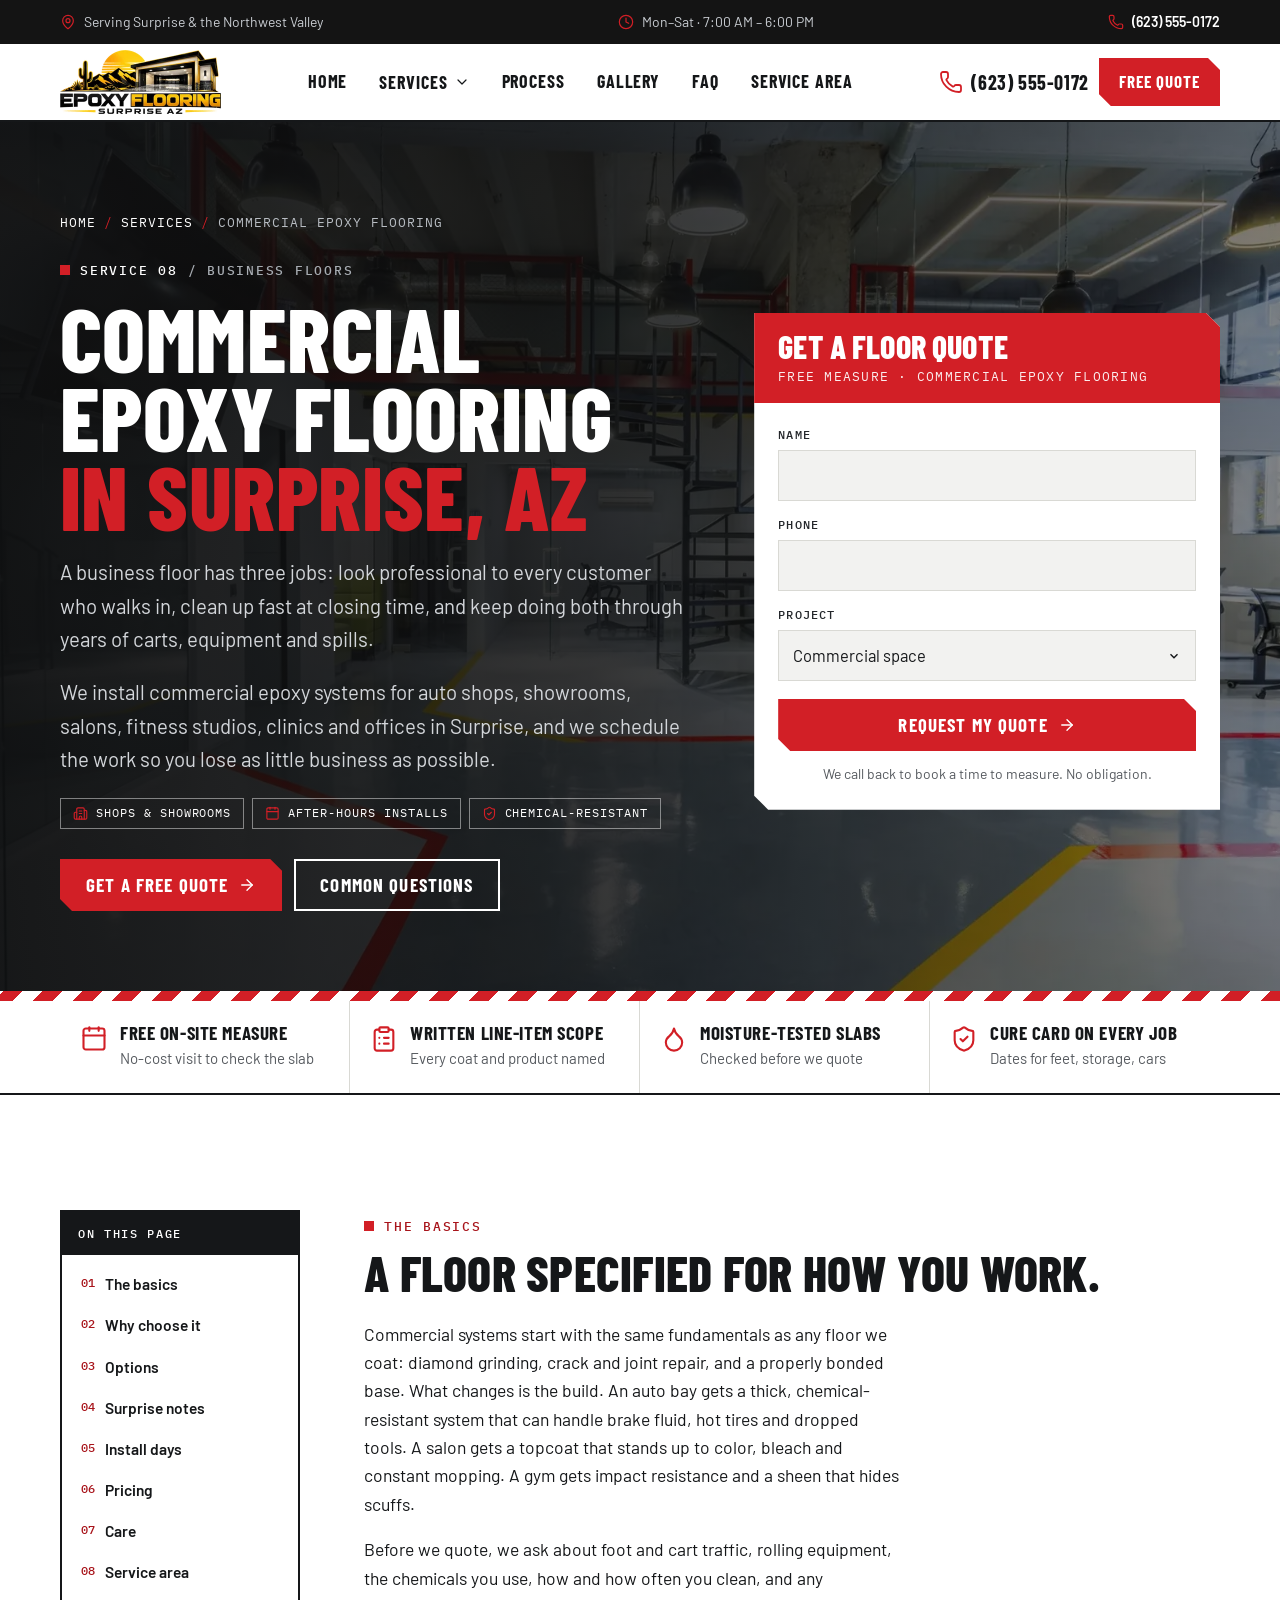
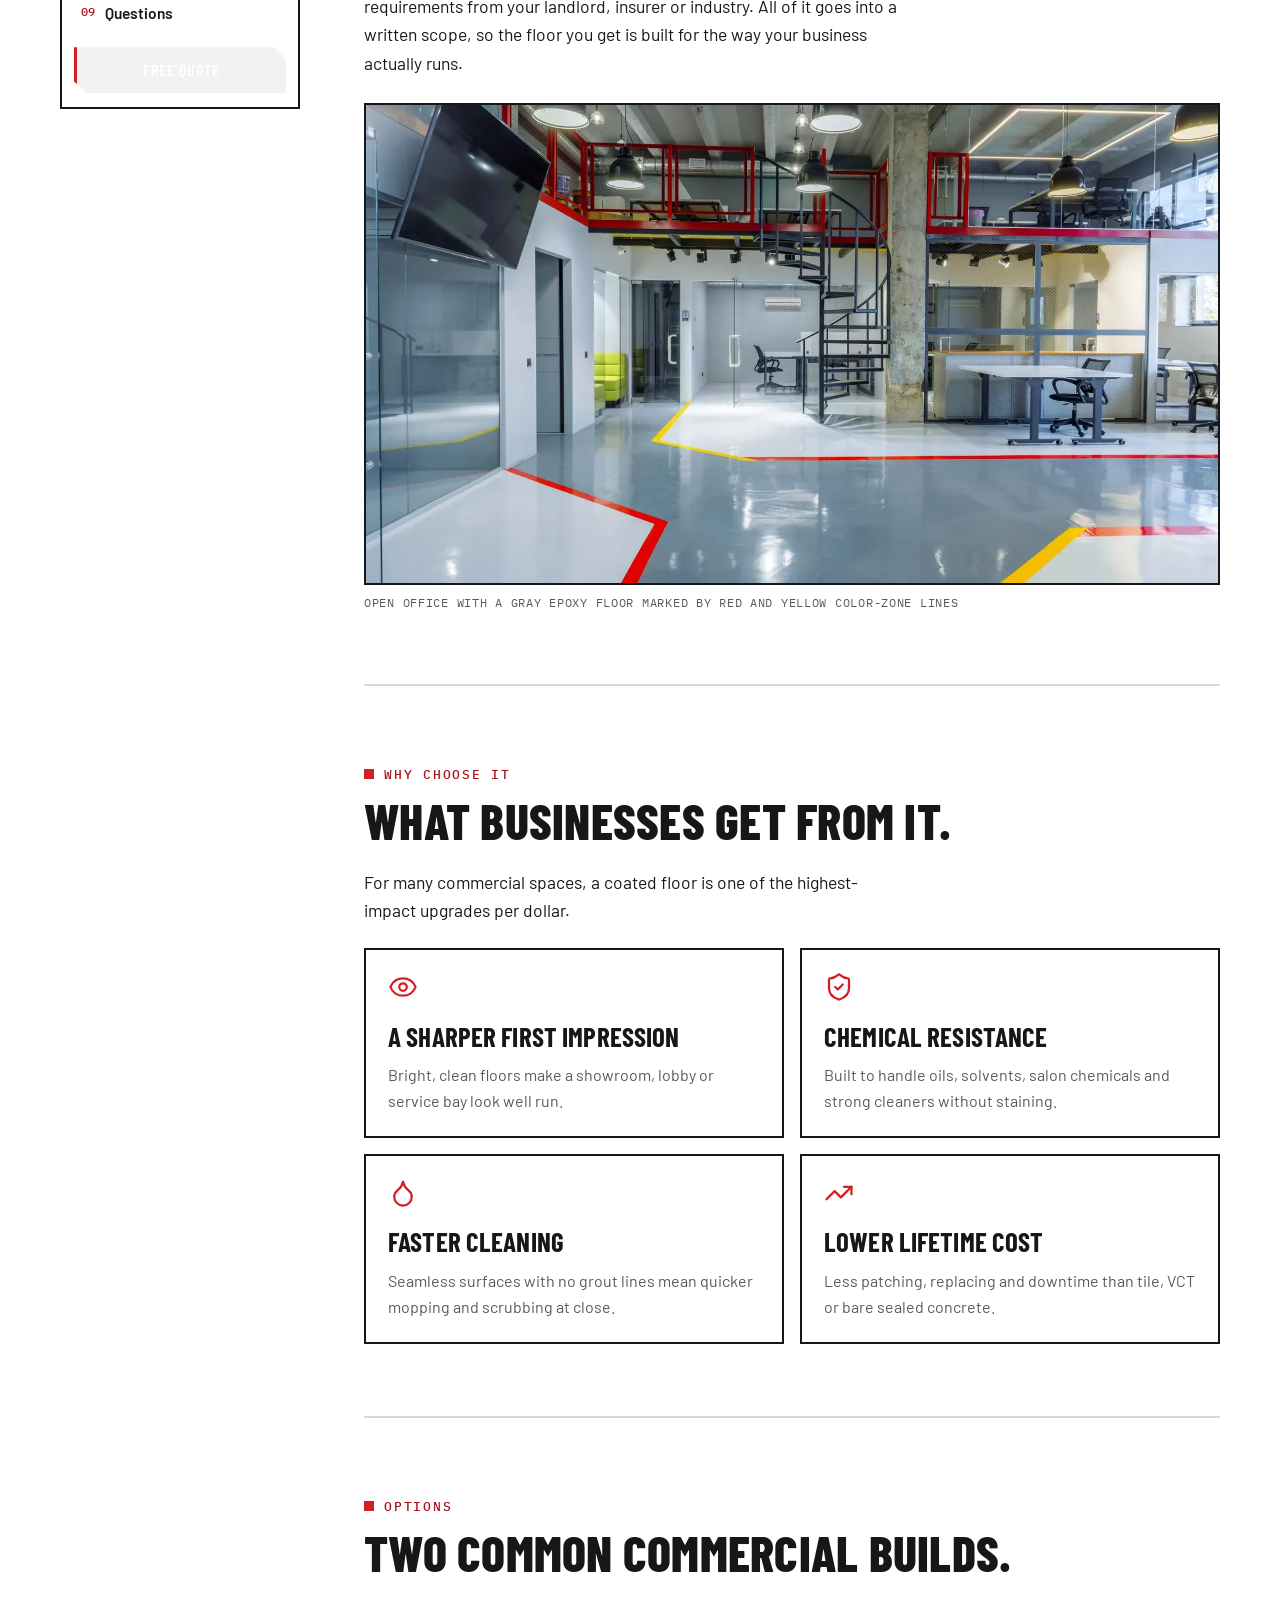
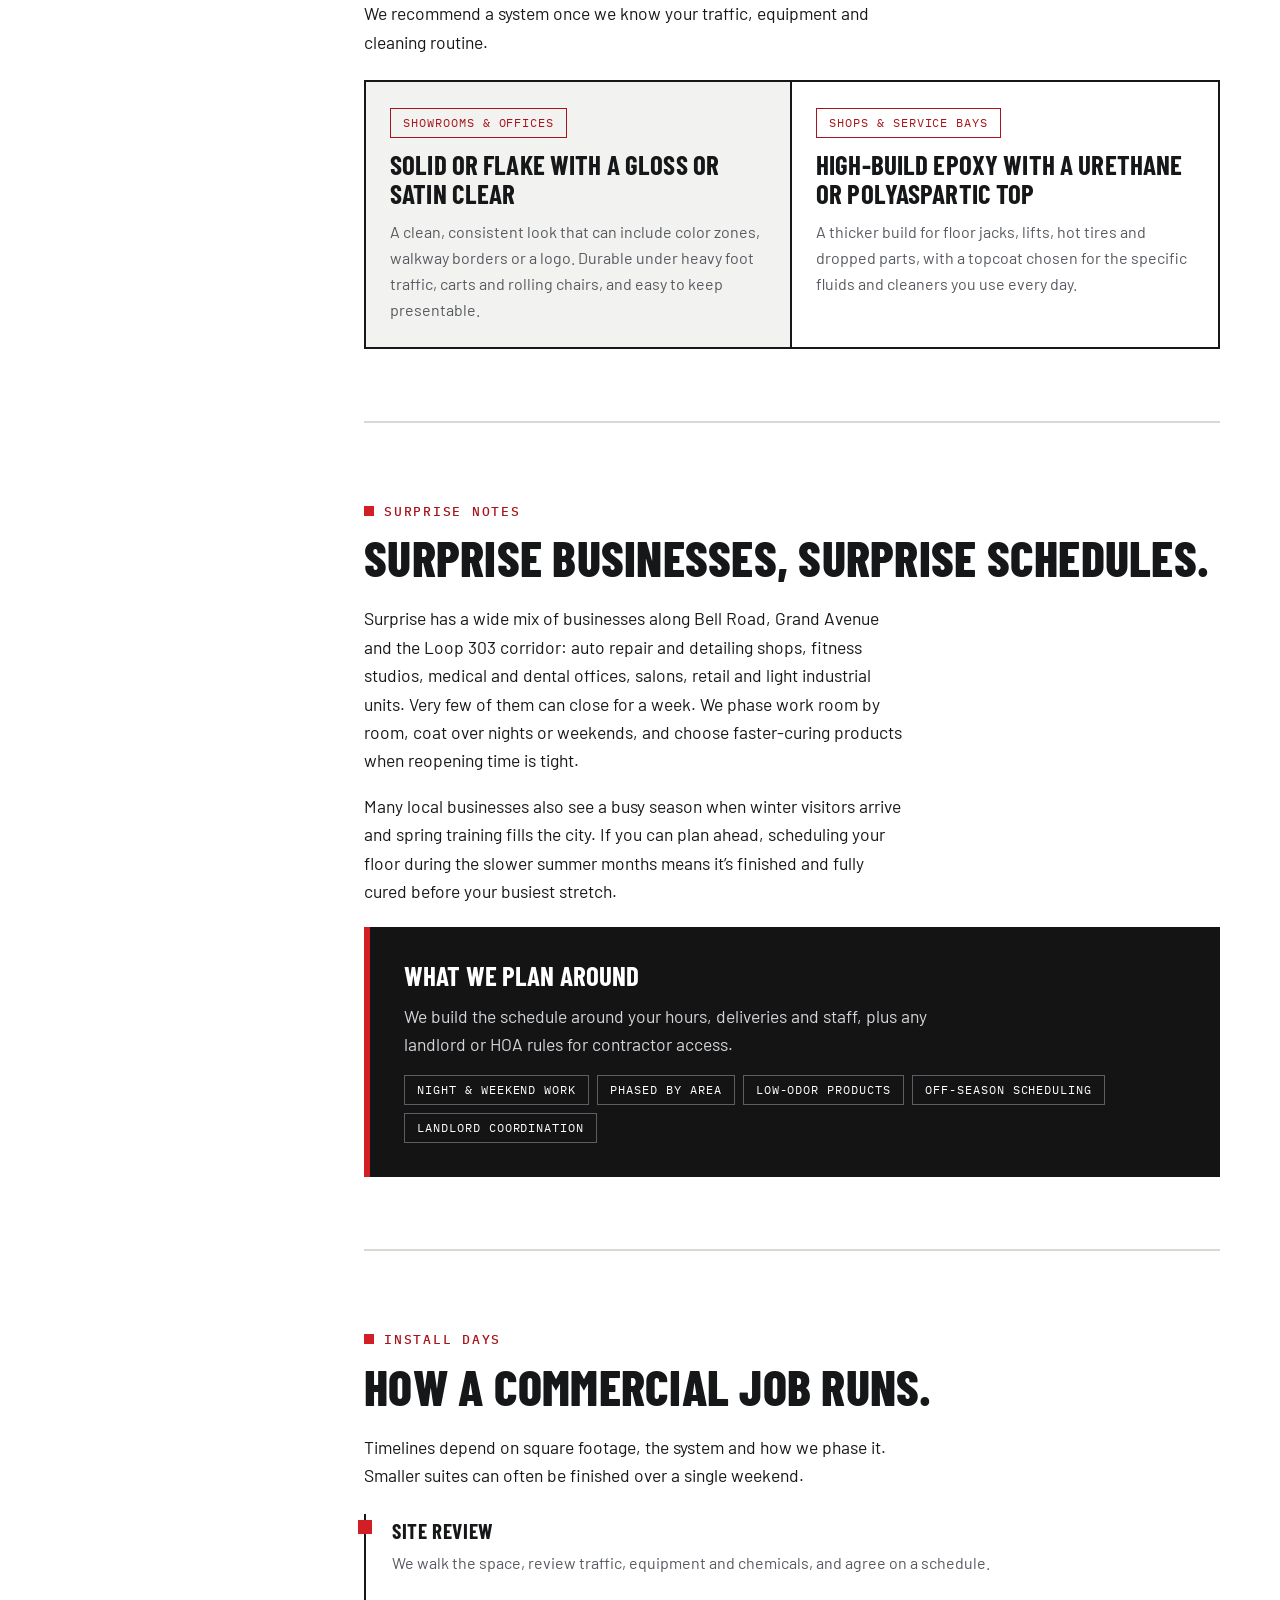
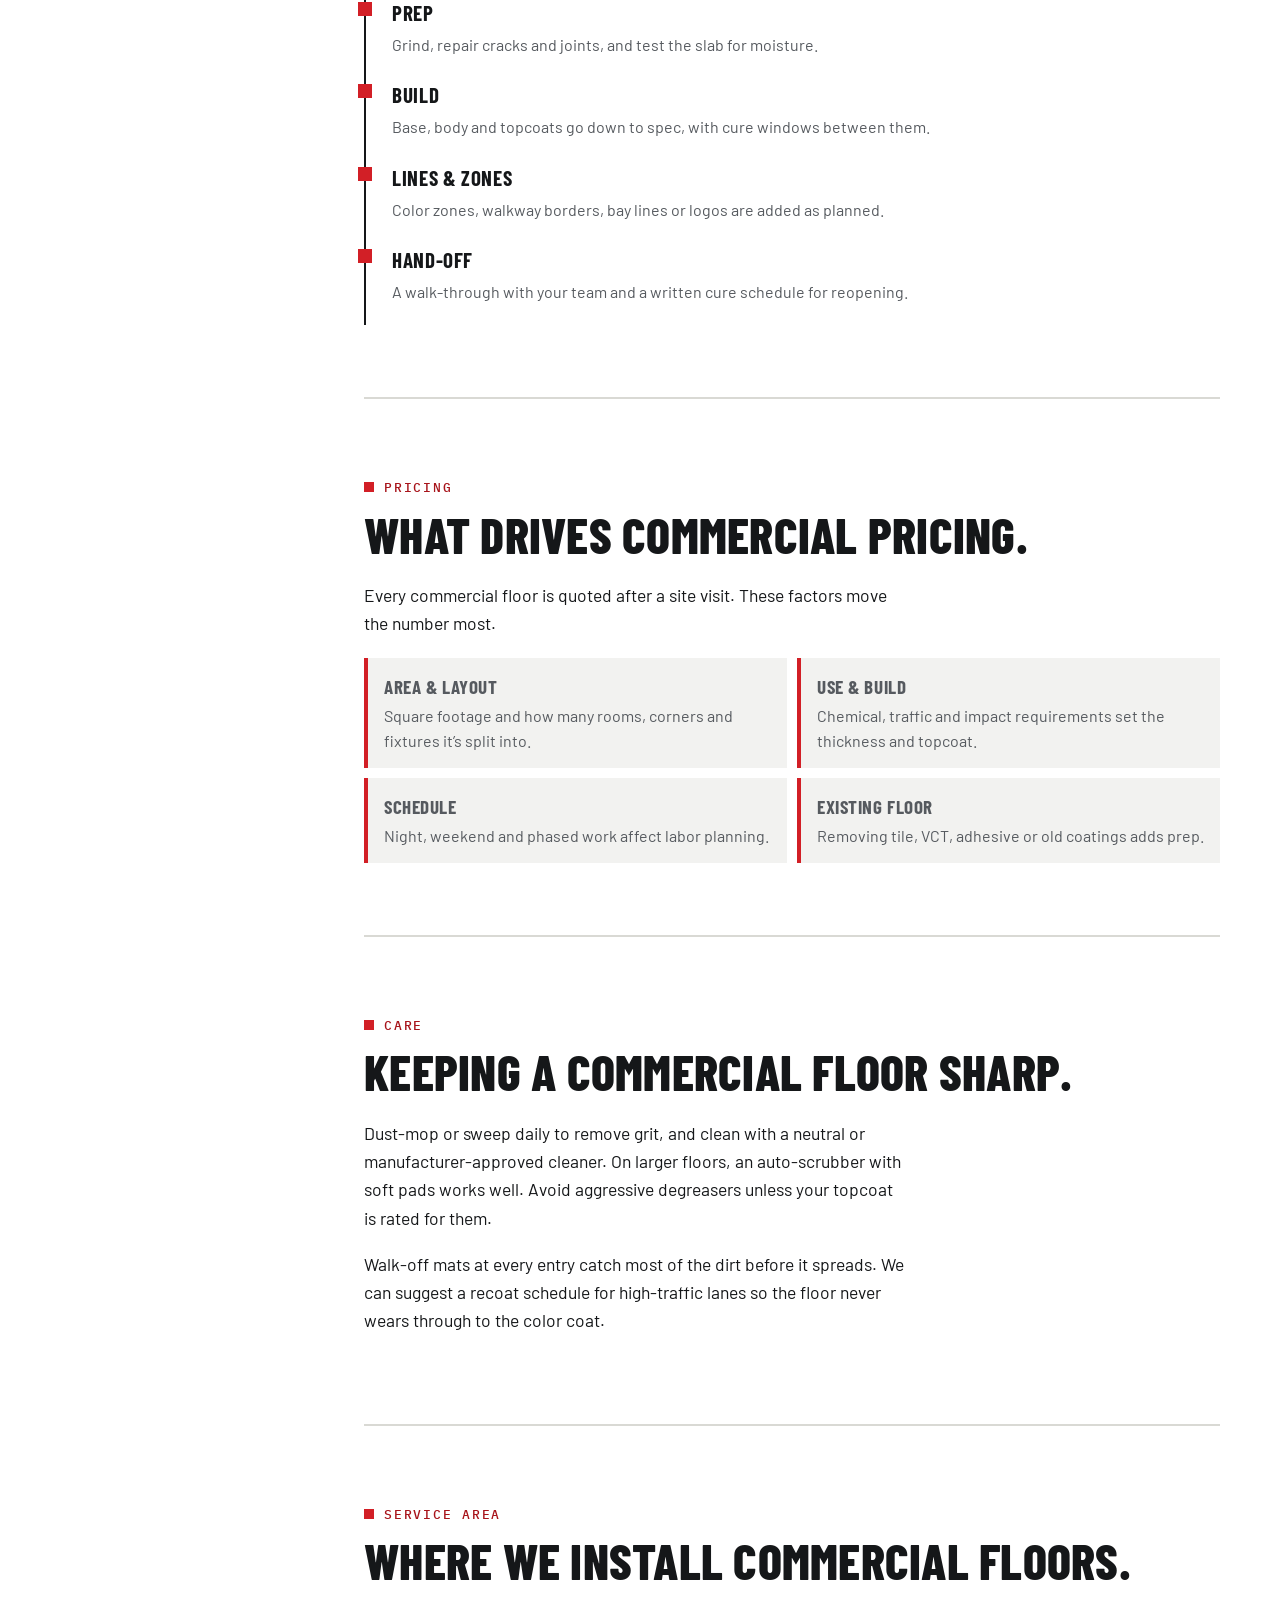
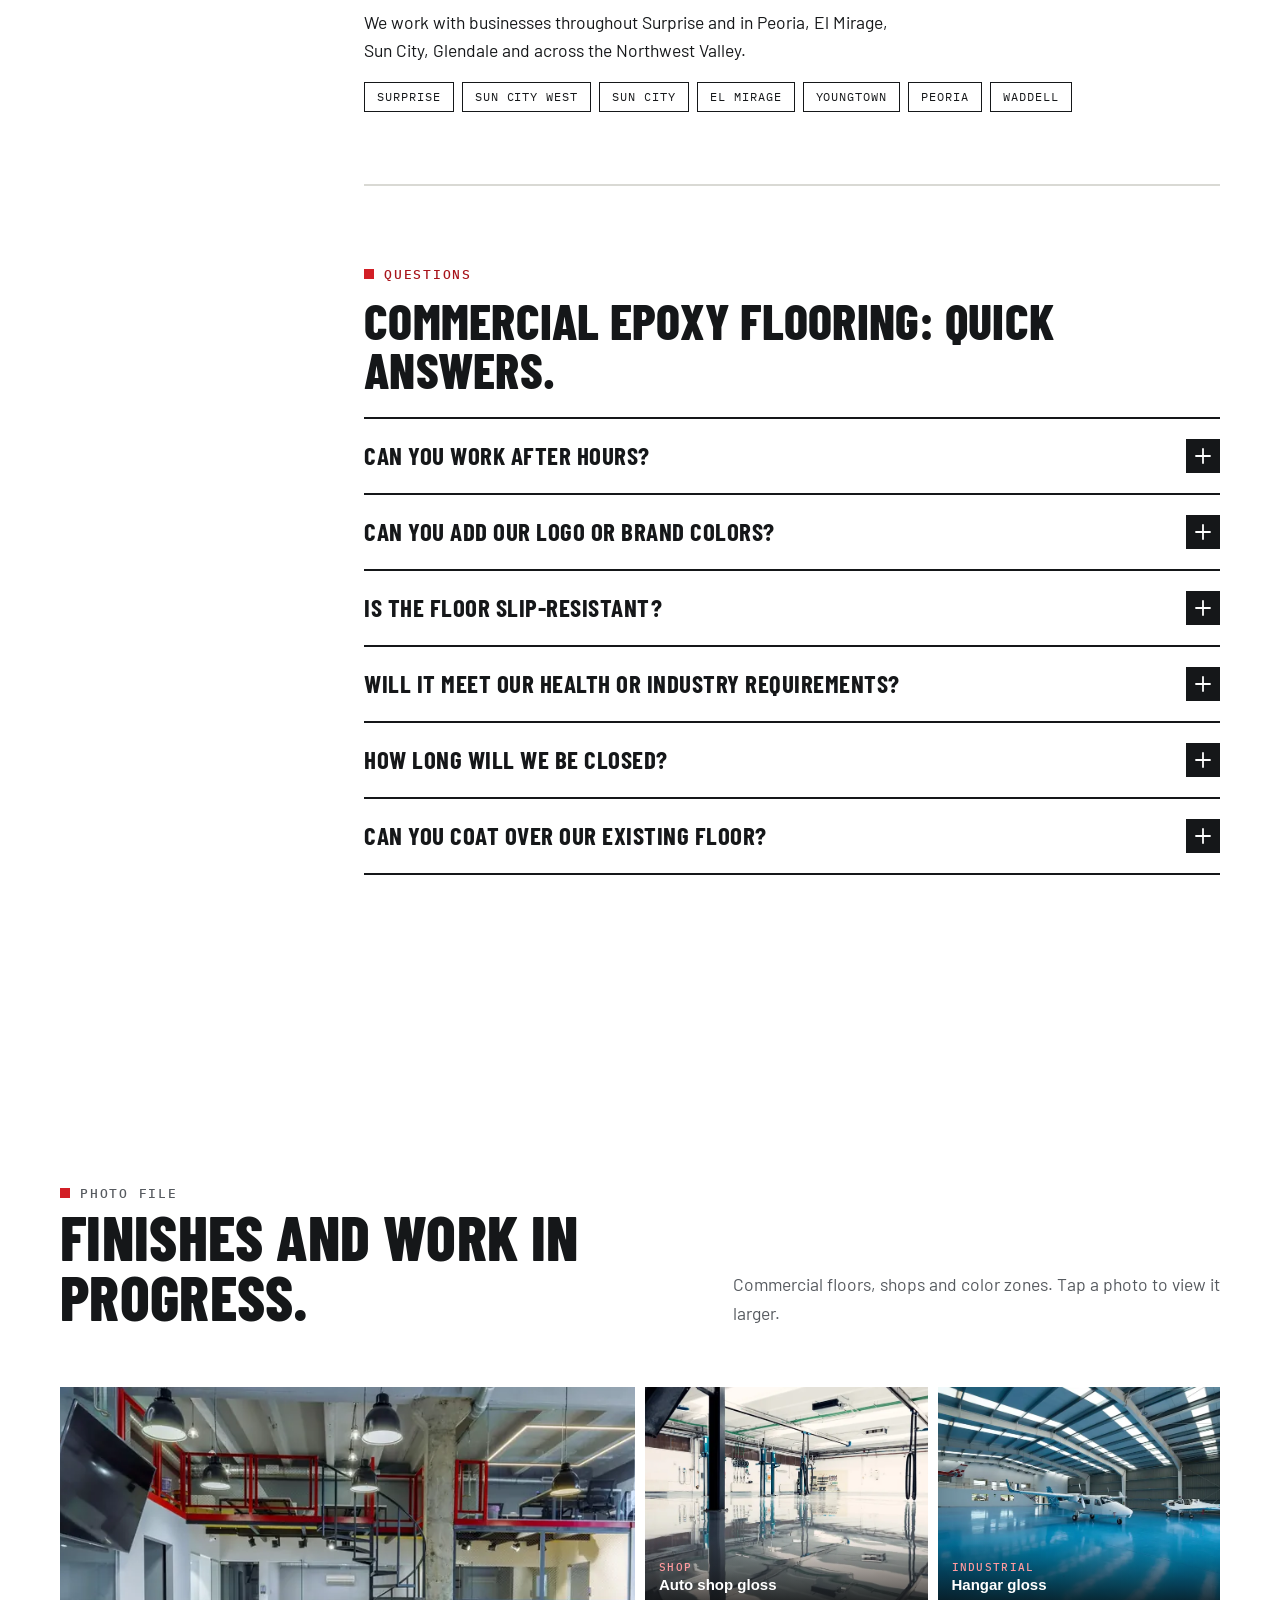
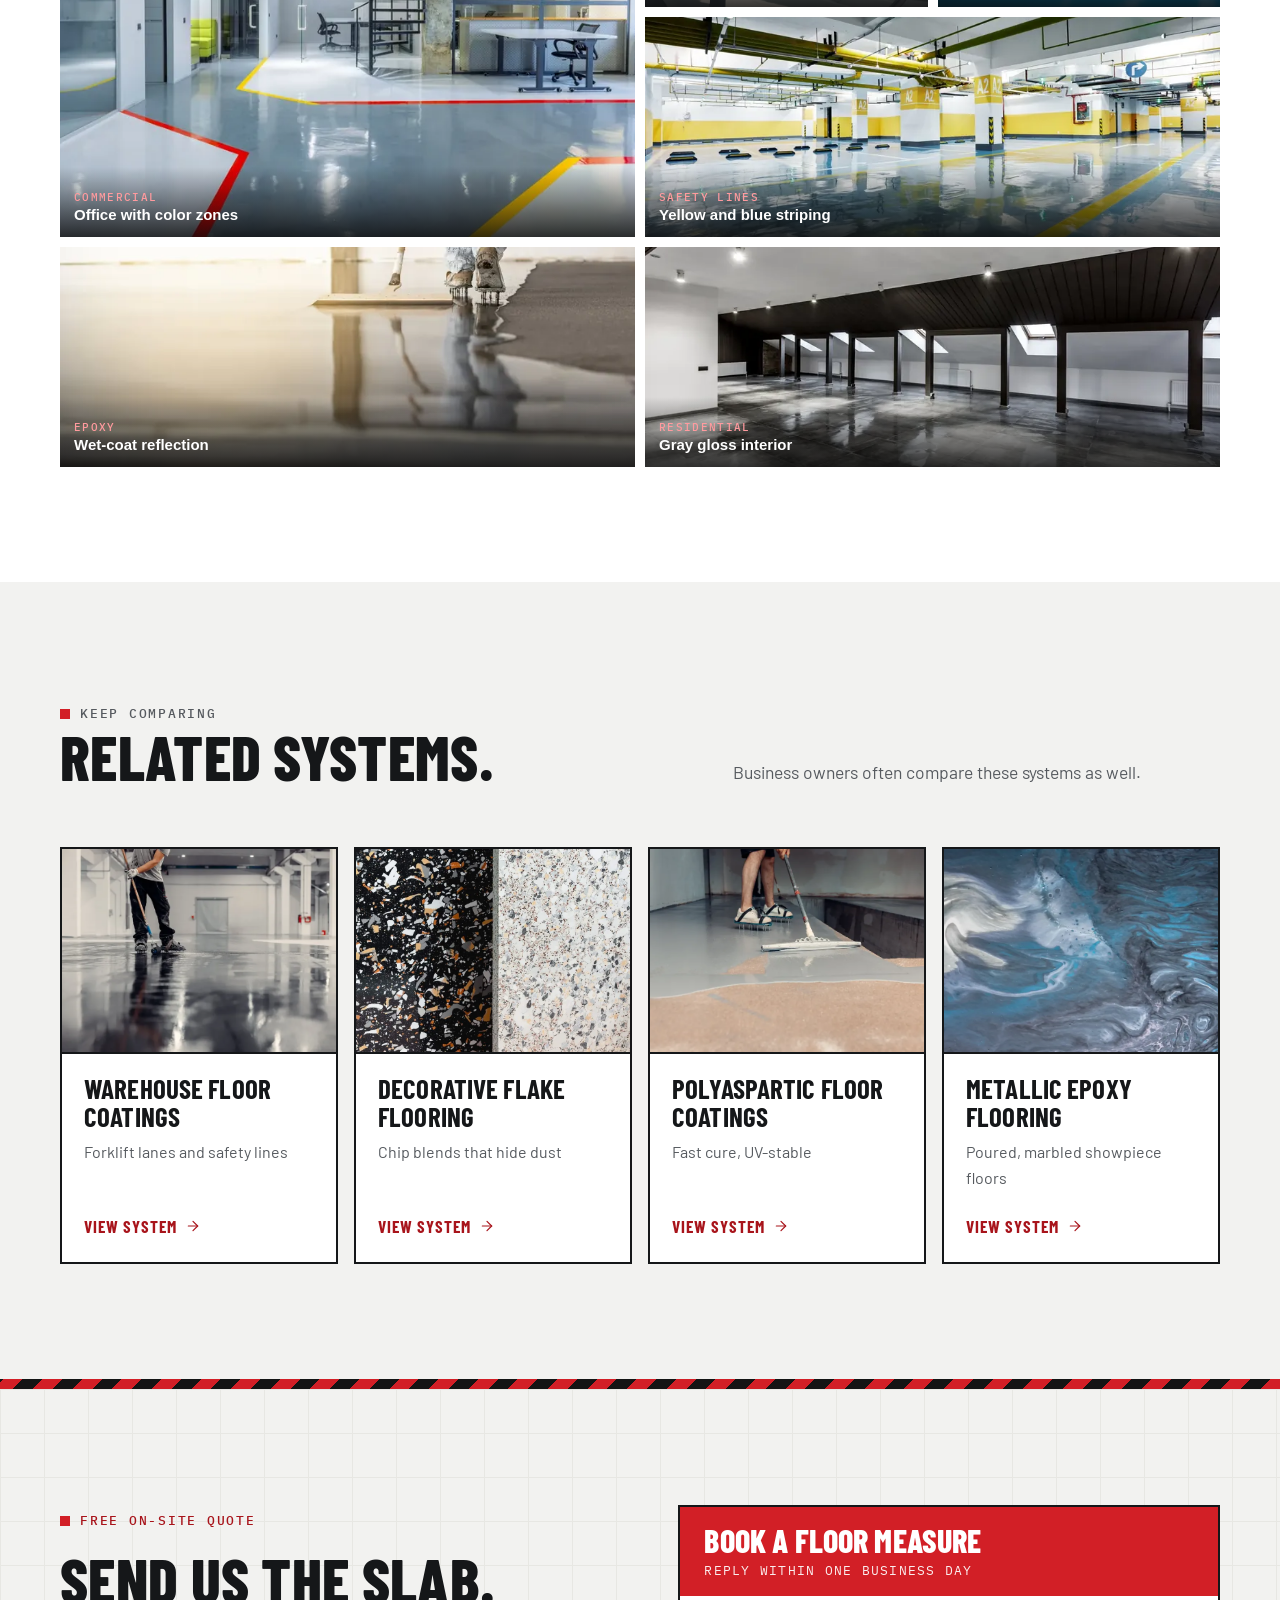
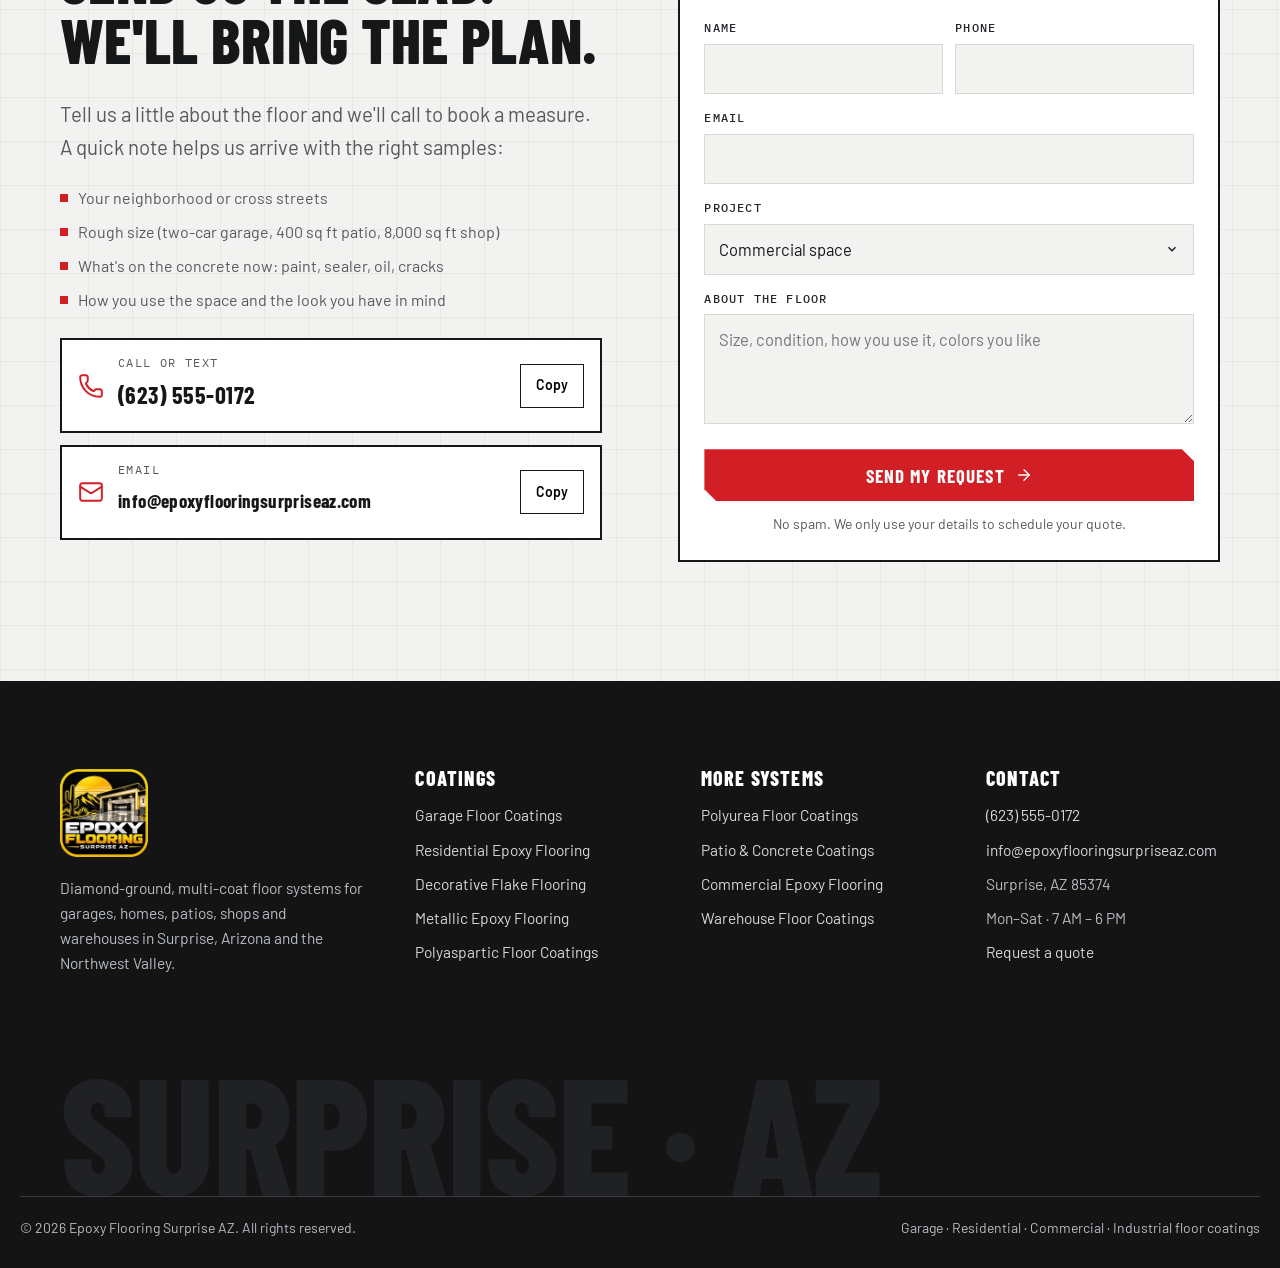
==== commit faa4556e: "Add logo and favicons, Lucide icons and dark mode - Logo (wide) in header; square badge in footer, m" ====
--- a/commercial-epoxy-flooring/index.html
+++ b/commercial-epoxy-flooring/index.html
@@ -17,28 +17,28 @@
 <meta property="og:image:alt" content="Open office with a gray epoxy floor marked by red and yellow color-zone lines">
 <meta name="twitter:card" content="summary_large_image">
 <meta name="theme-color" content="#D21F26">
-<!-- Favicon: add these files to /assets/ when ready -->
 <link rel="icon" href="/assets/favicon.ico" sizes="any">
 <link rel="icon" type="image/png" sizes="32x32" href="/assets/favicon-32.png">
 <link rel="apple-touch-icon" href="/assets/apple-touch-icon.png">
+<link rel="manifest" href="/site.webmanifest">
 <link rel="preconnect" href="https://fonts.googleapis.com"><link rel="preconnect" href="https://fonts.gstatic.com" crossorigin><link rel="stylesheet" href="https://fonts.googleapis.com/css2?family=Barlow+Condensed:wght@600;700;800&family=Barlow:wght@400;500;600;700&family=IBM+Plex+Mono:wght@500&display=swap">
 <link rel="stylesheet" href="/assets/site.css">
-<script type="application/ld+json">[{"@context": "https://schema.org", "@type": "Service", "name": "Commercial Epoxy Flooring in Surprise, AZ", "serviceType": "Commercial Epoxy Flooring", "url": "https://epoxyflooringsurpriseaz.com/commercial-epoxy-flooring/", "description": "Commercial epoxy flooring in Surprise, AZ for auto shops, showrooms, salons, gyms, clinics and offices. Durable, chemical-resistant floors installed around your business hours.", "image": "https://epoxyflooringsurpriseaz.com/assets/photos/commercial-epoxy-office-floor-surprise-az-1600.jpg", "provider": {"@type": "HomeAndConstructionBusiness", "name": "Epoxy Flooring Surprise AZ", "url": "https://epoxyflooringsurpriseaz.com/", "telephone": "(623) 555-0172", "address": {"@type": "PostalAddress", "addressLocality": "Surprise", "addressRegion": "AZ", "postalCode": "85374", "addressCountry": "US"}}, "areaServed": ["Surprise, AZ", "Sun City West, AZ", "Sun City, AZ", "El Mirage, AZ", "Youngtown, AZ", "Peoria, AZ", "Waddell, AZ", "Wittmann, AZ", "Glendale, AZ"]}, {"@context": "https://schema.org", "@type": "BreadcrumbList", "itemListElement": [{"@type": "ListItem", "position": 1, "name": "Home", "item": "https://epoxyflooringsurpriseaz.com/"}, {"@type": "ListItem", "position": 2, "name": "Services", "item": "https://epoxyflooringsurpriseaz.com/#services"}, {"@type": "ListItem", "position": 3, "name": "Commercial Epoxy Flooring", "item": "https://epoxyflooringsurpriseaz.com/commercial-epoxy-flooring/"}]}, {"@context": "https://schema.org", "@type": "FAQPage", "mainEntity": [{"@type": "Question", "name": "Can you work after hours?", "acceptedAnswer": {"@type": "Answer", "text": "Yes. Nights and weekends are common on commercial jobs, and we can phase larger spaces so part of the business stays open."}}, {"@type": "Question", "name": "Can you add our logo or brand colors?", "acceptedAnswer": {"@type": "Answer", "text": "Yes. Color zones can be built into the system, and logos can be applied under the clear coat so they don’t wear off."}}, {"@type": "Question", "name": "Is the floor slip-resistant?", "acceptedAnswer": {"@type": "Answer", "text": "We add texture where it’s needed, especially at entries, wash areas and anywhere the floor gets wet."}}, {"@type": "Question", "name": "Will it meet our health or industry requirements?", "acceptedAnswer": {"@type": "Answer", "text": "Seamless coated floors are common in clinics, labs and food-prep areas. Tell us your requirements and we’ll specify a system to match."}}, {"@type": "Question", "name": "How long will we be closed?", "acceptedAnswer": {"@type": "Answer", "text": "It depends on the size and the system. Fast-cure products and phased work can keep downtime to a day or a weekend."}}, {"@type": "Question", "name": "Can you coat over our existing floor?", "acceptedAnswer": {"@type": "Answer", "text": "We remove tile, VCT and failing coatings. A well-bonded existing coating can sometimes be prepped and recoated after testing."}}]}, {"@context": "https://schema.org", "@type": "ImageGallery", "name": "Commercial Epoxy Flooring photos", "url": "https://epoxyflooringsurpriseaz.com/", "associatedMedia": [{"@type": "ImageObject", "contentUrl": "https://epoxyflooringsurpriseaz.com/assets/photos/commercial-epoxy-office-floor-surprise-az-1600.jpg", "thumbnailUrl": "https://epoxyflooringsurpriseaz.com/assets/photos/commercial-epoxy-office-floor-surprise-az-800.jpg", "name": "Office with color zones", "description": "Open office with a gray epoxy floor marked by red and yellow color-zone lines", "encodingFormat": "image/jpeg", "width": 1600, "height": 1067}, {"@type": "ImageObject", "contentUrl": "https://epoxyflooringsurpriseaz.com/assets/photos/high-gloss-epoxy-auto-shop-surprise-az-1600.jpg", "thumbnailUrl": "https://epoxyflooringsurpriseaz.com/assets/photos/high-gloss-epoxy-auto-shop-surprise-az-800.jpg", "name": "Auto shop gloss", "description": "High-gloss light gray epoxy floor in an auto service shop with blue lifts", "encodingFormat": "image/jpeg", "width": 1600, "height": 1067}, {"@type": "ImageObject", "contentUrl": "https://epoxyflooringsurpriseaz.com/assets/photos/hangar-epoxy-floor-coating-surprise-az-1600.jpg", "thumbnailUrl": "https://epoxyflooringsurpriseaz.com/assets/photos/hangar-epoxy-floor-coating-surprise-az-800.jpg", "name": "Hangar gloss", "description": "Glossy blue epoxy floor in a bright aircraft hangar with small planes parked", "encodingFormat": "image/jpeg", "width": 1600, "height": 1067}, {"@type": "ImageObject", "contentUrl": "https://epoxyflooringsurpriseaz.com/assets/photos/floor-safety-striping-epoxy-surprise-az-1600.jpg", "thumbnailUrl": "https://epoxyflooringsurpriseaz.com/assets/photos/floor-safety-striping-epoxy-surprise-az-800.jpg", "name": "Yellow and blue striping", "description": "Coated parking deck with yellow lane striping and blue parking bays", "encodingFormat": "image/jpeg", "width": 1600, "height": 1112}, {"@type": "ImageObject", "contentUrl": "https://epoxyflooringsurpriseaz.com/assets/photos/floor-coating-squeegee-reflection-surprise-az-1600.jpg", "thumbnailUrl": "https://epoxyflooringsurpriseaz.com/assets/photos/floor-coating-squeegee-reflection-surprise-az-800.jpg", "name": "Wet-coat reflection", "description": "Wet floor coating reflecting the legs of an installer spreading it", "encodingFormat": "image/jpeg", "width": 1600, "height": 1068}, {"@type": "ImageObject", "contentUrl": "https://epoxyflooringsurpriseaz.com/assets/photos/residential-epoxy-floor-interior-surprise-az-1600.jpg", "thumbnailUrl": "https://epoxyflooringsurpriseaz.com/assets/photos/residential-epoxy-floor-interior-surprise-az-800.jpg", "name": "Gray gloss interior", "description": "Large interior room with a reflective gray epoxy floor and skylights", "encodingFormat": "image/jpeg", "width": 1600, "height": 1067}]}]</script>
+<script type="application/ld+json">[{"@context": "https://schema.org", "@type": "Service", "name": "Commercial Epoxy Flooring in Surprise, AZ", "serviceType": "Commercial Epoxy Flooring", "url": "https://epoxyflooringsurpriseaz.com/commercial-epoxy-flooring/", "description": "Commercial epoxy flooring in Surprise, AZ for auto shops, showrooms, salons, gyms, clinics and offices. Durable, chemical-resistant floors installed around your business hours.", "image": "https://epoxyflooringsurpriseaz.com/assets/photos/commercial-epoxy-office-floor-surprise-az-1600.jpg", "provider": {"@type": "HomeAndConstructionBusiness", "name": "Epoxy Flooring Surprise AZ", "url": "https://epoxyflooringsurpriseaz.com/", "logo": "https://epoxyflooringsurpriseaz.com/assets/logo.png", "telephone": "(623) 555-0172", "address": {"@type": "PostalAddress", "addressLocality": "Surprise", "addressRegion": "AZ", "postalCode": "85374", "addressCountry": "US"}}, "areaServed": ["Surprise, AZ", "Sun City West, AZ", "Sun City, AZ", "El Mirage, AZ", "Youngtown, AZ", "Peoria, AZ", "Waddell, AZ", "Wittmann, AZ", "Glendale, AZ"]}, {"@context": "https://schema.org", "@type": "BreadcrumbList", "itemListElement": [{"@type": "ListItem", "position": 1, "name": "Home", "item": "https://epoxyflooringsurpriseaz.com/"}, {"@type": "ListItem", "position": 2, "name": "Services", "item": "https://epoxyflooringsurpriseaz.com/#services"}, {"@type": "ListItem", "position": 3, "name": "Commercial Epoxy Flooring", "item": "https://epoxyflooringsurpriseaz.com/commercial-epoxy-flooring/"}]}, {"@context": "https://schema.org", "@type": "FAQPage", "mainEntity": [{"@type": "Question", "name": "Can you work after hours?", "acceptedAnswer": {"@type": "Answer", "text": "Yes. Nights and weekends are common on commercial jobs, and we can phase larger spaces so part of the business stays open."}}, {"@type": "Question", "name": "Can you add our logo or brand colors?", "acceptedAnswer": {"@type": "Answer", "text": "Yes. Color zones can be built into the system, and logos can be applied under the clear coat so they don’t wear off."}}, {"@type": "Question", "name": "Is the floor slip-resistant?", "acceptedAnswer": {"@type": "Answer", "text": "We add texture where it’s needed, especially at entries, wash areas and anywhere the floor gets wet."}}, {"@type": "Question", "name": "Will it meet our health or industry requirements?", "acceptedAnswer": {"@type": "Answer", "text": "Seamless coated floors are common in clinics, labs and food-prep areas. Tell us your requirements and we’ll specify a system to match."}}, {"@type": "Question", "name": "How long will we be closed?", "acceptedAnswer": {"@type": "Answer", "text": "It depends on the size and the system. Fast-cure products and phased work can keep downtime to a day or a weekend."}}, {"@type": "Question", "name": "Can you coat over our existing floor?", "acceptedAnswer": {"@type": "Answer", "text": "We remove tile, VCT and failing coatings. A well-bonded existing coating can sometimes be prepped and recoated after testing."}}]}, {"@context": "https://schema.org", "@type": "ImageGallery", "name": "Commercial Epoxy Flooring photos", "url": "https://epoxyflooringsurpriseaz.com/", "associatedMedia": [{"@type": "ImageObject", "contentUrl": "https://epoxyflooringsurpriseaz.com/assets/photos/commercial-epoxy-office-floor-surprise-az-1600.jpg", "thumbnailUrl": "https://epoxyflooringsurpriseaz.com/assets/photos/commercial-epoxy-office-floor-surprise-az-800.jpg", "name": "Office with color zones", "description": "Open office with a gray epoxy floor marked by red and yellow color-zone lines", "encodingFormat": "image/jpeg", "width": 1600, "height": 1067}, {"@type": "ImageObject", "contentUrl": "https://epoxyflooringsurpriseaz.com/assets/photos/high-gloss-epoxy-auto-shop-surprise-az-1600.jpg", "thumbnailUrl": "https://epoxyflooringsurpriseaz.com/assets/photos/high-gloss-epoxy-auto-shop-surprise-az-800.jpg", "name": "Auto shop gloss", "description": "High-gloss light gray epoxy floor in an auto service shop with blue lifts", "encodingFormat": "image/jpeg", "width": 1600, "height": 1067}, {"@type": "ImageObject", "contentUrl": "https://epoxyflooringsurpriseaz.com/assets/photos/hangar-epoxy-floor-coating-surprise-az-1600.jpg", "thumbnailUrl": "https://epoxyflooringsurpriseaz.com/assets/photos/hangar-epoxy-floor-coating-surprise-az-800.jpg", "name": "Hangar gloss", "description": "Glossy blue epoxy floor in a bright aircraft hangar with small planes parked", "encodingFormat": "image/jpeg", "width": 1600, "height": 1067}, {"@type": "ImageObject", "contentUrl": "https://epoxyflooringsurpriseaz.com/assets/photos/floor-safety-striping-epoxy-surprise-az-1600.jpg", "thumbnailUrl": "https://epoxyflooringsurpriseaz.com/assets/photos/floor-safety-striping-epoxy-surprise-az-800.jpg", "name": "Yellow and blue striping", "description": "Coated parking deck with yellow lane striping and blue parking bays", "encodingFormat": "image/jpeg", "width": 1600, "height": 1112}, {"@type": "ImageObject", "contentUrl": "https://epoxyflooringsurpriseaz.com/assets/photos/floor-coating-squeegee-reflection-surprise-az-1600.jpg", "thumbnailUrl": "https://epoxyflooringsurpriseaz.com/assets/photos/floor-coating-squeegee-reflection-surprise-az-800.jpg", "name": "Wet-coat reflection", "description": "Wet floor coating reflecting the legs of an installer spreading it", "encodingFormat": "image/jpeg", "width": 1600, "height": 1068}, {"@type": "ImageObject", "contentUrl": "https://epoxyflooringsurpriseaz.com/assets/photos/residential-epoxy-floor-interior-surprise-az-1600.jpg", "thumbnailUrl": "https://epoxyflooringsurpriseaz.com/assets/photos/residential-epoxy-floor-interior-surprise-az-800.jpg", "name": "Gray gloss interior", "description": "Large interior room with a reflective gray epoxy floor and skylights", "encodingFormat": "image/jpeg", "width": 1600, "height": 1067}]}]</script>
 </head>
 <body>
 <a class="skip" href="#main">Skip to content</a>
 <div class="topbar"><div class="wrap">
-  <span class="tb-hide"><svg class="ico" viewBox="0 0 24 24" aria-hidden="true"><path d="M20 10c0 6-8 12-8 12s-8-6-8-12a8 8 0 0 1 16 0ZM9 10a3 3 0 1 0 6 0a3 3 0 1 0 -6 0"/></svg>Serving Surprise &amp; the Northwest Valley</span>
-  <span class="tb-hide"><svg class="ico" viewBox="0 0 24 24" aria-hidden="true"><path d="M2 12a10 10 0 1 0 20 0a10 10 0 1 0 -20 0M12 6v6l4 2"/></svg>Mon–Sat · 7:00 AM – 6:00 PM</span>
-  <span><svg class="ico" viewBox="0 0 24 24" aria-hidden="true"><path d="M22 16.9v3a2 2 0 0 1-2.2 2 19.8 19.8 0 0 1-8.6-3.1 19.5 19.5 0 0 1-6-6A19.8 19.8 0 0 1 2.1 4.2 2 2 0 0 1 4.1 2h3a2 2 0 0 1 2 1.7c.1.9.4 1.8.7 2.7a2 2 0 0 1-.5 2.1L8 9.8a16 16 0 0 0 6 6l1.3-1.3a2 2 0 0 1 2.1-.4c.9.3 1.8.6 2.7.7a2 2 0 0 1 1.7 2z"/></svg><a href="tel:+16235550172">(623) 555-0172</a></span>
+  <span class="tb-hide"><svg class="ico" viewBox="0 0 24 24" aria-hidden="true"><path d="M20 10c0 4.993-5.539 10.193-7.399 11.799a1 1 0 0 1-1.202 0C9.539 20.193 4 14.993 4 10a8 8 0 0 1 16 0"/> <circle cx="12" cy="10" r="3"/></svg>Serving Surprise &amp; the Northwest Valley</span>
+  <span class="tb-hide"><svg class="ico" viewBox="0 0 24 24" aria-hidden="true"><circle cx="12" cy="12" r="10"/> <path d="M12 6v6l4 2"/></svg>Mon–Sat · 7:00 AM – 6:00 PM</span>
+  <span><svg class="ico" viewBox="0 0 24 24" aria-hidden="true"><path d="M13.832 16.568a1 1 0 0 0 1.213-.303l.355-.465A2 2 0 0 1 17 15h3a2 2 0 0 1 2 2v3a2 2 0 0 1-2 2A18 18 0 0 1 2 4a2 2 0 0 1 2-2h3a2 2 0 0 1 2 2v3a2 2 0 0 1-.8 1.6l-.468.351a1 1 0 0 0-.292 1.233 14 14 0 0 0 6.392 6.384"/></svg><a href="tel:+16235550172">(623) 555-0172</a></span>
 </div></div>
 <header class="nav" id="nav"><div class="wrap">
-  <a class="brand" href="/" aria-label="Epoxy Flooring Surprise AZ home"><span class="brand-mark" aria-hidden="true">S</span><span class="brand-txt"><b>Epoxy Flooring</b><small>SURPRISE · AZ</small></span></a>
+  <a class="brand" href="/" aria-label="Epoxy Flooring Surprise AZ home"><picture><source media="(prefers-color-scheme: dark)" type="image/webp" srcset="/assets/logo-badge.webp" width="192" height="192"><source type="image/webp" srcset="/assets/logo.webp" width="322" height="128"><img src="/assets/logo.png" width="322" height="128" alt="Epoxy Flooring Surprise AZ logo" fetchpriority="high"></picture></a>
   <nav aria-label="Main">
     <ul class="menu">
       <li><a href="/">Home</a></li>
       <li><button type="button" id="ddBtn" aria-expanded="false" aria-controls="dd">Services <svg class="ico" viewBox="0 0 24 24" aria-hidden="true"><path d="m6 9 6 6 6-6"/></svg></button>
-        <div class="dd" id="dd"><a href="/garage-floor-coatings/"><span class="num">01</span><span><b>Garage Floor Coatings</b><small>Cars, carts, RVs and storage</small></span></a><a href="/residential-epoxy-flooring/"><span class="num">02</span><span><b>Residential Epoxy Flooring</b><small>Casitas, gyms, laundry rooms</small></span></a><a href="/decorative-flake-flooring/"><span class="num">03</span><span><b>Decorative Flake Flooring</b><small>Chip blends that hide dust</small></span></a><a href="/metallic-epoxy-flooring/"><span class="num">04</span><span><b>Metallic Epoxy Flooring</b><small>Poured, marbled showpiece floors</small></span></a><a href="/polyaspartic-floor-coatings/"><span class="num">05</span><span><b>Polyaspartic Floor Coatings</b><small>Fast cure, UV-stable</small></span></a><a href="/polyurea-floor-coatings/"><span class="num">06</span><span><b>Polyurea Floor Coatings</b><small>Flexible, impact-tough base</small></span></a><a href="/patio-concrete-coatings/"><span class="num">07</span><span><b>Patio & Concrete Coatings</b><small>Patios, pool decks, walkways</small></span></a><a href="/commercial-epoxy-flooring/"><span class="num">08</span><span><b>Commercial Epoxy Flooring</b><small>Shops, showrooms, offices</small></span></a><a href="/warehouse-floor-coatings/"><span class="num">09</span><span><b>Warehouse Floor Coatings</b><small>Forklift lanes and safety lines</small></span></a><div class="dd-foot"><span>Not sure which system fits?</span><a class="textlink" href="/#picker-sec">Try the coating picker <svg class="ico" viewBox="0 0 24 24" aria-hidden="true"><path d="M5 12h14M13 6l6 6-6 6"/></svg></a></div></div></li>
+        <div class="dd" id="dd"><a href="/garage-floor-coatings/"><span class="num">01</span><span><b>Garage Floor Coatings</b><small>Cars, carts, RVs and storage</small></span></a><a href="/residential-epoxy-flooring/"><span class="num">02</span><span><b>Residential Epoxy Flooring</b><small>Casitas, gyms, laundry rooms</small></span></a><a href="/decorative-flake-flooring/"><span class="num">03</span><span><b>Decorative Flake Flooring</b><small>Chip blends that hide dust</small></span></a><a href="/metallic-epoxy-flooring/"><span class="num">04</span><span><b>Metallic Epoxy Flooring</b><small>Poured, marbled showpiece floors</small></span></a><a href="/polyaspartic-floor-coatings/"><span class="num">05</span><span><b>Polyaspartic Floor Coatings</b><small>Fast cure, UV-stable</small></span></a><a href="/polyurea-floor-coatings/"><span class="num">06</span><span><b>Polyurea Floor Coatings</b><small>Flexible, impact-tough base</small></span></a><a href="/patio-concrete-coatings/"><span class="num">07</span><span><b>Patio & Concrete Coatings</b><small>Patios, pool decks, walkways</small></span></a><a href="/commercial-epoxy-flooring/"><span class="num">08</span><span><b>Commercial Epoxy Flooring</b><small>Shops, showrooms, offices</small></span></a><a href="/warehouse-floor-coatings/"><span class="num">09</span><span><b>Warehouse Floor Coatings</b><small>Forklift lanes and safety lines</small></span></a><div class="dd-foot"><span>Not sure which system fits?</span><a class="textlink" href="/#picker-sec">Try the coating picker <svg class="ico" viewBox="0 0 24 24" aria-hidden="true"><path d="M5 12h14"/> <path d="m12 5 7 7-7 7"/></svg></a></div></div></li>
       <li><a href="/#process">Process</a></li>
       <li><a href="/#gallery">Gallery</a></li>
       <li><a href="/#faq">FAQ</a></li>
@@ -46,13 +46,13 @@
     </ul>
   </nav>
   <div class="nav-cta">
-    <a class="nav-phone" href="tel:+16235550172"><svg class="ico" viewBox="0 0 24 24" aria-hidden="true"><path d="M22 16.9v3a2 2 0 0 1-2.2 2 19.8 19.8 0 0 1-8.6-3.1 19.5 19.5 0 0 1-6-6A19.8 19.8 0 0 1 2.1 4.2 2 2 0 0 1 4.1 2h3a2 2 0 0 1 2 1.7c.1.9.4 1.8.7 2.7a2 2 0 0 1-.5 2.1L8 9.8a16 16 0 0 0 6 6l1.3-1.3a2 2 0 0 1 2.1-.4c.9.3 1.8.6 2.7.7a2 2 0 0 1 1.7 2z"/></svg>(623) 555-0172</a>
+    <a class="nav-phone" href="tel:+16235550172"><svg class="ico" viewBox="0 0 24 24" aria-hidden="true"><path d="M13.832 16.568a1 1 0 0 0 1.213-.303l.355-.465A2 2 0 0 1 17 15h3a2 2 0 0 1 2 2v3a2 2 0 0 1-2 2A18 18 0 0 1 2 4a2 2 0 0 1 2-2h3a2 2 0 0 1 2 2v3a2 2 0 0 1-.8 1.6l-.468.351a1 1 0 0 0-.292 1.233 14 14 0 0 0 6.392 6.384"/></svg>(623) 555-0172</a>
     <a class="btn" href="#estimate">Free Quote</a>
     <button class="burger" id="burger" type="button" aria-label="Open menu" aria-expanded="false" aria-controls="mmenu"><span></span></button>
   </div>
 </div></header>
 <nav class="mmenu" id="mmenu" aria-label="Mobile menu" aria-hidden="true">
-  <div class="mmenu-head"><a class="brand" href="/" aria-label="Epoxy Flooring Surprise AZ home"><span class="brand-mark" aria-hidden="true">S</span><span class="brand-txt"><b>Epoxy Flooring</b><small>SURPRISE · AZ</small></span></a><button class="mmenu-close" id="mclose" type="button" aria-label="Close menu"><svg class="ico" viewBox="0 0 24 24" aria-hidden="true"><path d="M18 6 6 18M6 6l12 12"/></svg></button></div>
+  <div class="mmenu-head"><a class="brand brand-badge" href="/" aria-label="Epoxy Flooring Surprise AZ home"><picture><source type="image/webp" srcset="/assets/logo-badge.webp"><img src="/assets/logo-badge.png" width="192" height="192" alt="Epoxy Flooring Surprise AZ logo"></picture></a><button class="mmenu-close" id="mclose" type="button" aria-label="Close menu"><svg class="ico" viewBox="0 0 24 24" aria-hidden="true"><path d="M18 6 6 18"/> <path d="m6 6 12 12"/></svg></button></div>
   <a href="/">Home</a>
   <p class="mlabel">Services</p>
   <div class="msub"><a href="/garage-floor-coatings/">Garage Floor Coatings</a><a href="/residential-epoxy-flooring/">Residential Epoxy Flooring</a><a href="/decorative-flake-flooring/">Decorative Flake Flooring</a><a href="/metallic-epoxy-flooring/">Metallic Epoxy Flooring</a><a href="/polyaspartic-floor-coatings/">Polyaspartic Floor Coatings</a><a href="/polyurea-floor-coatings/">Polyurea Floor Coatings</a><a href="/patio-concrete-coatings/">Patio & Concrete Coatings</a><a href="/commercial-epoxy-flooring/">Commercial Epoxy Flooring</a><a href="/warehouse-floor-coatings/">Warehouse Floor Coatings</a></div>
@@ -60,7 +60,7 @@
   <a href="/#gallery">Gallery</a>
   <a href="/#faq">FAQ</a>
   <a href="/#areas">Service Area</a>
-  <a class="btn" href="#estimate">Get a Free Quote <svg class="ico" viewBox="0 0 24 24" aria-hidden="true"><path d="M5 12h14M13 6l6 6-6 6"/></svg></a>
+  <a class="btn" href="#estimate">Get a Free Quote <svg class="ico" viewBox="0 0 24 24" aria-hidden="true"><path d="M5 12h14"/> <path d="m12 5 7 7-7 7"/></svg></a>
 </nav><main id="main">
 <section class="hero s-hero">
   <div class="hero-bg"><picture><source type="image/webp" srcset="/assets/photos/commercial-epoxy-office-floor-surprise-az-800.webp 800w, /assets/photos/commercial-epoxy-office-floor-surprise-az-1600.webp 1600w" sizes="100vw"><img src="/assets/photos/commercial-epoxy-office-floor-surprise-az-800.jpg" srcset="/assets/photos/commercial-epoxy-office-floor-surprise-az-800.jpg 800w, /assets/photos/commercial-epoxy-office-floor-surprise-az-1600.jpg 1600w" sizes="100vw" width="800" height="533" alt="Open office with a gray epoxy floor marked by red and yellow color-zone lines" fetchpriority="high"></picture></div>
@@ -70,8 +70,8 @@
       <p class="tag" style="color:#fff">Service 08 <b style="color:#A7ACB2">/ Business floors</b></p>
       <h1>Commercial Epoxy Flooring <em>in Surprise, AZ</em></h1>
       <p class="lede">A business floor has three jobs: look professional to every customer who walks in, clean up fast at closing time, and keep doing both through years of carts, equipment and spills.</p><p class="lede">We install commercial epoxy systems for auto shops, showrooms, salons, fitness studios, clinics and offices in Surprise, and we schedule the work so you lose as little business as possible.</p>
-      <div class="chips"><span class="chip"><svg class="ico" viewBox="0 0 24 24" aria-hidden="true"><path d="M4 21V3h11v18M15 9h5v12M2 21h20M8 7h3M8 11h3M8 15h3"/></svg>Shops &amp; showrooms</span><span class="chip"><svg class="ico" viewBox="0 0 24 24" aria-hidden="true"><path d="M5 4h14a2 2 0 0 1 2 2v14a2 2 0 0 1-2 2H5a2 2 0 0 1-2-2V6a2 2 0 0 1 2-2zM16 2v4M8 2v4M3 10h18"/></svg>After-hours installs</span><span class="chip"><svg class="ico" viewBox="0 0 24 24" aria-hidden="true"><path d="M12 22s8-4 8-10V5l-8-3-8 3v7c0 6 8 10 8 10zm-3-10 2 2 4-4"/></svg>Chemical-resistant</span></div>
-      <div class="hero-actions"><a class="btn" href="#estimate">Get a Free Quote <svg class="ico" viewBox="0 0 24 24" aria-hidden="true"><path d="M5 12h14M13 6l6 6-6 6"/></svg></a><a class="btn ghost" href="#faq">Common Questions</a></div>
+      <div class="chips"><span class="chip"><svg class="ico" viewBox="0 0 24 24" aria-hidden="true"><path d="M10 12h4"/> <path d="M10 8h4"/> <path d="M14 21v-3a2 2 0 0 0-4 0v3"/> <path d="M6 10H4a2 2 0 0 0-2 2v7a2 2 0 0 0 2 2h16a2 2 0 0 0 2-2V9a2 2 0 0 0-2-2h-2"/> <path d="M6 21V5a2 2 0 0 1 2-2h8a2 2 0 0 1 2 2v16"/></svg>Shops &amp; showrooms</span><span class="chip"><svg class="ico" viewBox="0 0 24 24" aria-hidden="true"><path d="M8 2v3"/> <path d="M16 2v3"/> <rect x="3" y="3" width="18" height="18" rx="2"/> <path d="M3 9h18"/></svg>After-hours installs</span><span class="chip"><svg class="ico" viewBox="0 0 24 24" aria-hidden="true"><path d="M20 13c0 5-3.5 7.5-7.66 8.95a1 1 0 0 1-.67-.01C7.5 20.5 4 18 4 13V6a1 1 0 0 1 1-1c2 0 4.5-1.2 6.24-2.72a1.17 1.17 0 0 1 1.52 0C14.51 3.81 17 5 19 5a1 1 0 0 1 1 1z"/> <path d="m9 12 2 2 4-4"/></svg>Chemical-resistant</span></div>
+      <div class="hero-actions"><a class="btn" href="#estimate">Get a Free Quote <svg class="ico" viewBox="0 0 24 24" aria-hidden="true"><path d="M5 12h14"/> <path d="m12 5 7 7-7 7"/></svg></a><a class="btn ghost" href="#faq">Common Questions</a></div>
     </div>
     <div class="formcard" id="quote">
   <div class="formcard-head"><h2>Get a Floor Quote</h2><p>Free measure · Commercial Epoxy Flooring</p></div>
@@ -79,18 +79,18 @@
     <div class="field"><label for="hf-name">Name</label><input id="hf-name" name="name" autocomplete="name" required><p class="msg">Please add your name.</p></div>
     <div class="field"><label for="hf-phone">Phone</label><input id="hf-phone" name="phone" type="tel" autocomplete="tel" inputmode="tel" required><p class="msg">Enter a 10-digit phone.</p></div>
     <div class="field"><label for="hf-proj">Project</label><select id="hf-proj" name="project" required><option value="">Choose one</option><option>Garage floor</option><option>Residential (other rooms)</option><option>Decorative flake</option><option>Metallic epoxy</option><option>Polyaspartic</option><option>Polyurea</option><option>Patio / pool deck</option><option selected>Commercial space</option><option>Warehouse / industrial</option><option>Not sure yet</option></select><p class="msg">Pick the closest match.</p></div>
-    <button class="btn" type="submit"><span class="lbl">Request My Quote</span> <svg class="ico" viewBox="0 0 24 24" aria-hidden="true"><path d="M5 12h14M13 6l6 6-6 6"/></svg><span class="spin" aria-hidden="true"></span></button>
+    <button class="btn" type="submit"><span class="lbl">Request My Quote</span> <svg class="ico" viewBox="0 0 24 24" aria-hidden="true"><path d="M5 12h14"/> <path d="m12 5 7 7-7 7"/></svg><span class="spin" aria-hidden="true"></span></button>
     <p class="form-note">We call back to book a time to measure. No obligation.</p>
   </form>
   <div class="form-ok" tabindex="-1" role="status"><svg class="ico" viewBox="0 0 24 24" aria-hidden="true"><path d="M20 6 9 17l-5-5"/></svg><h3>Request received</h3><p>Thanks. We'll call you shortly to set up a time to see the floor.</p></div>
 </div>
   </div>
 </section>
-<section class="trust" aria-label="Our commitments"><div class="wrap"><ul><li><svg class="ico" viewBox="0 0 24 24" aria-hidden="true"><path d="M5 4h14a2 2 0 0 1 2 2v14a2 2 0 0 1-2 2H5a2 2 0 0 1-2-2V6a2 2 0 0 1 2-2zM16 2v4M8 2v4M3 10h18"/></svg><span><b>Free on-site measure</b><small>No-cost visit to check the slab</small></span></li><li><svg class="ico" viewBox="0 0 24 24" aria-hidden="true"><path d="M9 2h6v4H9zM9 4H6a2 2 0 0 0-2 2v14a2 2 0 0 0 2 2h12a2 2 0 0 0 2-2V6a2 2 0 0 0-2-2h-3M8 12h8M8 16h5"/></svg><span><b>Written line-item scope</b><small>Every coat and product named</small></span></li><li><svg class="ico" viewBox="0 0 24 24" aria-hidden="true"><path d="M12 2.7s6 6.3 6 11.3a6 6 0 0 1-12 0c0-5 6-11.3 6-11.3z"/></svg><span><b>Moisture-tested slabs</b><small>Checked before we quote</small></span></li><li><svg class="ico" viewBox="0 0 24 24" aria-hidden="true"><path d="M12 22s8-4 8-10V5l-8-3-8 3v7c0 6 8 10 8 10zm-3-10 2 2 4-4"/></svg><span><b>Cure card on every job</b><small>Dates for feet, storage, cars</small></span></li></ul></div></section>
+<section class="trust" aria-label="Our commitments"><div class="wrap"><ul><li><svg class="ico" viewBox="0 0 24 24" aria-hidden="true"><path d="M8 2v3"/> <path d="M16 2v3"/> <rect x="3" y="3" width="18" height="18" rx="2"/> <path d="M3 9h18"/></svg><span><b>Free on-site measure</b><small>No-cost visit to check the slab</small></span></li><li><svg class="ico" viewBox="0 0 24 24" aria-hidden="true"><rect width="8" height="4" x="8" y="2" rx="1" ry="1"/> <path d="M16 4h2a2 2 0 0 1 2 2v14a2 2 0 0 1-2 2H6a2 2 0 0 1-2-2V6a2 2 0 0 1 2-2h2"/> <path d="M12 11h4"/> <path d="M12 16h4"/> <path d="M8 11h.01"/> <path d="M8 16h.01"/></svg><span><b>Written line-item scope</b><small>Every coat and product named</small></span></li><li><svg class="ico" viewBox="0 0 24 24" aria-hidden="true"><path d="M12 22a7 7 0 0 0 7-7c0-2-1-3.9-3-5.5s-3.5-4-4-6.5c-.5 2.5-2 4.9-4 6.5C6 11.1 5 13 5 15a7 7 0 0 0 7 7z"/></svg><span><b>Moisture-tested slabs</b><small>Checked before we quote</small></span></li><li><svg class="ico" viewBox="0 0 24 24" aria-hidden="true"><path d="M20 13c0 5-3.5 7.5-7.66 8.95a1 1 0 0 1-.67-.01C7.5 20.5 4 18 4 13V6a1 1 0 0 1 1-1c2 0 4.5-1.2 6.24-2.72a1.17 1.17 0 0 1 1.52 0C14.51 3.81 17 5 19 5a1 1 0 0 1 1 1z"/> <path d="m9 12 2 2 4-4"/></svg><span><b>Cure card on every job</b><small>Dates for feet, storage, cars</small></span></li></ul></div></section>
 <section><div class="wrap s-layout">
   <aside class="toc"><b>On this page</b><ol><li><a href="#basics">The basics</a></li><li><a href="#benefits">Why choose it</a></li><li><a href="#options">Options</a></li><li><a href="#local">Surprise notes</a></li><li><a href="#install">Install days</a></li><li><a href="#pricing">Pricing</a></li><li><a href="#care">Care</a></li><li><a href="#area">Service area</a></li><li><a href="#faq">Questions</a></li></ol><a class="btn" href="#estimate">Free Quote</a></aside>
   <div class="prose">
-    <section id="basics" class="rv"><p class="tag">The basics</p><h2>A floor specified for how you work.</h2><p>Commercial systems start with the same fundamentals as any floor we coat: diamond grinding, crack and joint repair, and a properly bonded base. What changes is the build. An auto bay gets a thick, chemical-resistant system that can handle brake fluid, hot tires and dropped tools. A salon gets a topcoat that stands up to color, bleach and constant mopping. A gym gets impact resistance and a sheen that hides scuffs.</p><p>Before we quote, we ask about foot and cart traffic, rolling equipment, the chemicals you use, how and how often you clean, and any requirements from your landlord, insurer or industry. All of it goes into a written scope, so the floor you get is built for the way your business actually runs.</p><figure class="s-photo"><picture><source type="image/webp" srcset="/assets/photos/commercial-epoxy-office-floor-surprise-az-800.webp 800w, /assets/photos/commercial-epoxy-office-floor-surprise-az-1600.webp 1600w" sizes="(max-width: 980px) 100vw, 900px"><img src="/assets/photos/commercial-epoxy-office-floor-surprise-az-800.jpg" srcset="/assets/photos/commercial-epoxy-office-floor-surprise-az-800.jpg 800w, /assets/photos/commercial-epoxy-office-floor-surprise-az-1600.jpg 1600w" sizes="(max-width: 980px) 100vw, 900px" width="800" height="533" alt="Open office with a gray epoxy floor marked by red and yellow color-zone lines" loading="lazy" decoding="async"></picture><figcaption>Open office with a gray epoxy floor marked by red and yellow color-zone lines</figcaption></figure></section><section id="benefits" class="rv"><p class="tag">Why choose it</p><h2>What businesses get from it.</h2><p>For many commercial spaces, a coated floor is one of the highest-impact upgrades per dollar.</p><div class="ben"><article><svg class="ico" viewBox="0 0 24 24" aria-hidden="true"><path d="M2 12s3.5-7 10-7 10 7 10 7-3.5 7-10 7S2 12 2 12zM9 12a3 3 0 1 0 6 0a3 3 0 1 0 -6 0"/></svg><h3>A sharper first impression</h3><p>Bright, clean floors make a showroom, lobby or service bay look well run.</p></article><article><svg class="ico" viewBox="0 0 24 24" aria-hidden="true"><path d="M12 22s8-4 8-10V5l-8-3-8 3v7c0 6 8 10 8 10zm-3-10 2 2 4-4"/></svg><h3>Chemical resistance</h3><p>Built to handle oils, solvents, salon chemicals and strong cleaners without staining.</p></article><article><svg class="ico" viewBox="0 0 24 24" aria-hidden="true"><path d="M12 2.7s6 6.3 6 11.3a6 6 0 0 1-12 0c0-5 6-11.3 6-11.3z"/></svg><h3>Faster cleaning</h3><p>Seamless surfaces with no grout lines mean quicker mopping and scrubbing at close.</p></article><article><svg class="ico" viewBox="0 0 24 24" aria-hidden="true"><path d="M3 17l6-6 4 4 8-8M15 7h6v6"/></svg><h3>Lower lifetime cost</h3><p>Less patching, replacing and downtime than tile, VCT or bare sealed concrete.</p></article></div></section><section id="options" class="rv"><p class="tag">Options</p><h2>Two common commercial builds.</h2><p>We recommend a system once we know your traffic, equipment and cleaning routine.</p><div class="opt2"><article><span class="chip">Showrooms &amp; offices</span><h3>Solid or flake with a gloss or satin clear</h3><p>A clean, consistent look that can include color zones, walkway borders or a logo. Durable under heavy foot traffic, carts and rolling chairs, and easy to keep presentable.</p></article><article><span class="chip">Shops &amp; service bays</span><h3>High-build epoxy with a urethane or polyaspartic top</h3><p>A thicker build for floor jacks, lifts, hot tires and dropped parts, with a topcoat chosen for the specific fluids and cleaners you use every day.</p></article></div></section><section id="local" class="rv"><p class="tag">Surprise notes</p><h2>Surprise businesses, Surprise schedules.</h2><p>Surprise has a wide mix of businesses along Bell Road, Grand Avenue and the Loop 303 corridor: auto repair and detailing shops, fitness studios, medical and dental offices, salons, retail and light industrial units. Very few of them can close for a week. We phase work room by room, coat over nights or weekends, and choose faster-curing products when reopening time is tight.</p><p>Many local businesses also see a busy season when winter visitors arrive and spring training fills the city. If you can plan ahead, scheduling your floor during the slower summer months means it’s finished and fully cured before your busiest stretch.</p><div class="callout"><h3>What we plan around</h3><p>We build the schedule around your hours, deliveries and staff, plus any landlord or HOA rules for contractor access.</p><div class="chips"><span class="chip">Night & weekend work</span><span class="chip">Phased by area</span><span class="chip">Low-odor products</span><span class="chip">Off-season scheduling</span><span class="chip">Landlord coordination</span></div></div></section><section id="install" class="rv"><p class="tag">Install days</p><h2>How a commercial job runs.</h2><p>Timelines depend on square footage, the system and how we phase it. Smaller suites can often be finished over a single weekend.</p><ol class="timeline"><li><b>Site review</b><span>We walk the space, review traffic, equipment and chemicals, and agree on a schedule.</span></li><li><b>Prep</b><span>Grind, repair cracks and joints, and test the slab for moisture.</span></li><li><b>Build</b><span>Base, body and topcoats go down to spec, with cure windows between them.</span></li><li><b>Lines &amp; zones</b><span>Color zones, walkway borders, bay lines or logos are added as planned.</span></li><li><b>Hand-off</b><span>A walk-through with your team and a written cure schedule for reopening.</span></li></ol></section><section id="pricing" class="rv"><p class="tag">Pricing</p><h2>What drives commercial pricing.</h2><p>Every commercial floor is quoted after a site visit. These factors move the number most.</p><div class="factors"><div><span><b>Area &amp; layout</b><span>Square footage and how many rooms, corners and fixtures it’s split into.</span></span></div><div><span><b>Use &amp; build</b><span>Chemical, traffic and impact requirements set the thickness and topcoat.</span></span></div><div><span><b>Schedule</b><span>Night, weekend and phased work affect labor planning.</span></span></div><div><span><b>Existing floor</b><span>Removing tile, VCT, adhesive or old coatings adds prep.</span></span></div></div></section><section id="care" class="rv"><p class="tag">Care</p><h2>Keeping a commercial floor sharp.</h2><p>Dust-mop or sweep daily to remove grit, and clean with a neutral or manufacturer-approved cleaner. On larger floors, an auto-scrubber with soft pads works well. Avoid aggressive degreasers unless your topcoat is rated for them.</p><p>Walk-off mats at every entry catch most of the dirt before it spreads. We can suggest a recoat schedule for high-traffic lanes so the floor never wears through to the color coat.</p></section><section id="area" class="rv"><p class="tag">Service area</p><h2>Where we install commercial floors.</h2><p>We work with businesses throughout Surprise and in Peoria, El Mirage, Sun City, Glendale and across the Northwest Valley.</p><div class="chips" style="color:var(--ink)"><span class="chip">Surprise</span><span class="chip">Sun City West</span><span class="chip">Sun City</span><span class="chip">El Mirage</span><span class="chip">Youngtown</span><span class="chip">Peoria</span><span class="chip">Waddell</span></div></section><section id="faq" class="rv"><p class="tag">Questions</p><h2>Commercial Epoxy Flooring: quick answers.</h2><div class="faq-list"><details><summary>Can you work after hours?<span class="pm"><svg class="ico" viewBox="0 0 24 24" aria-hidden="true"><path d="M12 5v14M5 12h14"/></svg></span></summary><div class="a"><p>Yes. Nights and weekends are common on commercial jobs, and we can phase larger spaces so part of the business stays open.</p></div></details><details><summary>Can you add our logo or brand colors?<span class="pm"><svg class="ico" viewBox="0 0 24 24" aria-hidden="true"><path d="M12 5v14M5 12h14"/></svg></span></summary><div class="a"><p>Yes. Color zones can be built into the system, and logos can be applied under the clear coat so they don’t wear off.</p></div></details><details><summary>Is the floor slip-resistant?<span class="pm"><svg class="ico" viewBox="0 0 24 24" aria-hidden="true"><path d="M12 5v14M5 12h14"/></svg></span></summary><div class="a"><p>We add texture where it’s needed, especially at entries, wash areas and anywhere the floor gets wet.</p></div></details><details><summary>Will it meet our health or industry requirements?<span class="pm"><svg class="ico" viewBox="0 0 24 24" aria-hidden="true"><path d="M12 5v14M5 12h14"/></svg></span></summary><div class="a"><p>Seamless coated floors are common in clinics, labs and food-prep areas. Tell us your requirements and we’ll specify a system to match.</p></div></details><details><summary>How long will we be closed?<span class="pm"><svg class="ico" viewBox="0 0 24 24" aria-hidden="true"><path d="M12 5v14M5 12h14"/></svg></span></summary><div class="a"><p>It depends on the size and the system. Fast-cure products and phased work can keep downtime to a day or a weekend.</p></div></details><details><summary>Can you coat over our existing floor?<span class="pm"><svg class="ico" viewBox="0 0 24 24" aria-hidden="true"><path d="M12 5v14M5 12h14"/></svg></span></summary><div class="a"><p>We remove tile, VCT and failing coatings. A well-bonded existing coating can sometimes be prepped and recoated after testing.</p></div></details></div></section>
+    <section id="basics" class="rv"><p class="tag">The basics</p><h2>A floor specified for how you work.</h2><p>Commercial systems start with the same fundamentals as any floor we coat: diamond grinding, crack and joint repair, and a properly bonded base. What changes is the build. An auto bay gets a thick, chemical-resistant system that can handle brake fluid, hot tires and dropped tools. A salon gets a topcoat that stands up to color, bleach and constant mopping. A gym gets impact resistance and a sheen that hides scuffs.</p><p>Before we quote, we ask about foot and cart traffic, rolling equipment, the chemicals you use, how and how often you clean, and any requirements from your landlord, insurer or industry. All of it goes into a written scope, so the floor you get is built for the way your business actually runs.</p><figure class="s-photo"><picture><source type="image/webp" srcset="/assets/photos/commercial-epoxy-office-floor-surprise-az-800.webp 800w, /assets/photos/commercial-epoxy-office-floor-surprise-az-1600.webp 1600w" sizes="(max-width: 980px) 100vw, 900px"><img src="/assets/photos/commercial-epoxy-office-floor-surprise-az-800.jpg" srcset="/assets/photos/commercial-epoxy-office-floor-surprise-az-800.jpg 800w, /assets/photos/commercial-epoxy-office-floor-surprise-az-1600.jpg 1600w" sizes="(max-width: 980px) 100vw, 900px" width="800" height="533" alt="Open office with a gray epoxy floor marked by red and yellow color-zone lines" loading="lazy" decoding="async"></picture><figcaption>Open office with a gray epoxy floor marked by red and yellow color-zone lines</figcaption></figure></section><section id="benefits" class="rv"><p class="tag">Why choose it</p><h2>What businesses get from it.</h2><p>For many commercial spaces, a coated floor is one of the highest-impact upgrades per dollar.</p><div class="ben"><article><svg class="ico" viewBox="0 0 24 24" aria-hidden="true"><path d="M2.062 12.348a1 1 0 0 1 0-.696 10.75 10.75 0 0 1 19.876 0 1 1 0 0 1 0 .696 10.75 10.75 0 0 1-19.876 0"/> <circle cx="12" cy="12" r="3"/></svg><h3>A sharper first impression</h3><p>Bright, clean floors make a showroom, lobby or service bay look well run.</p></article><article><svg class="ico" viewBox="0 0 24 24" aria-hidden="true"><path d="M20 13c0 5-3.5 7.5-7.66 8.95a1 1 0 0 1-.67-.01C7.5 20.5 4 18 4 13V6a1 1 0 0 1 1-1c2 0 4.5-1.2 6.24-2.72a1.17 1.17 0 0 1 1.52 0C14.51 3.81 17 5 19 5a1 1 0 0 1 1 1z"/> <path d="m9 12 2 2 4-4"/></svg><h3>Chemical resistance</h3><p>Built to handle oils, solvents, salon chemicals and strong cleaners without staining.</p></article><article><svg class="ico" viewBox="0 0 24 24" aria-hidden="true"><path d="M12 22a7 7 0 0 0 7-7c0-2-1-3.9-3-5.5s-3.5-4-4-6.5c-.5 2.5-2 4.9-4 6.5C6 11.1 5 13 5 15a7 7 0 0 0 7 7z"/></svg><h3>Faster cleaning</h3><p>Seamless surfaces with no grout lines mean quicker mopping and scrubbing at close.</p></article><article><svg class="ico" viewBox="0 0 24 24" aria-hidden="true"><path d="M16 7h6v6"/> <path d="m22 7-8.5 8.5-5-5L2 17"/></svg><h3>Lower lifetime cost</h3><p>Less patching, replacing and downtime than tile, VCT or bare sealed concrete.</p></article></div></section><section id="options" class="rv"><p class="tag">Options</p><h2>Two common commercial builds.</h2><p>We recommend a system once we know your traffic, equipment and cleaning routine.</p><div class="opt2"><article><span class="chip">Showrooms &amp; offices</span><h3>Solid or flake with a gloss or satin clear</h3><p>A clean, consistent look that can include color zones, walkway borders or a logo. Durable under heavy foot traffic, carts and rolling chairs, and easy to keep presentable.</p></article><article><span class="chip">Shops &amp; service bays</span><h3>High-build epoxy with a urethane or polyaspartic top</h3><p>A thicker build for floor jacks, lifts, hot tires and dropped parts, with a topcoat chosen for the specific fluids and cleaners you use every day.</p></article></div></section><section id="local" class="rv"><p class="tag">Surprise notes</p><h2>Surprise businesses, Surprise schedules.</h2><p>Surprise has a wide mix of businesses along Bell Road, Grand Avenue and the Loop 303 corridor: auto repair and detailing shops, fitness studios, medical and dental offices, salons, retail and light industrial units. Very few of them can close for a week. We phase work room by room, coat over nights or weekends, and choose faster-curing products when reopening time is tight.</p><p>Many local businesses also see a busy season when winter visitors arrive and spring training fills the city. If you can plan ahead, scheduling your floor during the slower summer months means it’s finished and fully cured before your busiest stretch.</p><div class="callout"><h3>What we plan around</h3><p>We build the schedule around your hours, deliveries and staff, plus any landlord or HOA rules for contractor access.</p><div class="chips"><span class="chip">Night & weekend work</span><span class="chip">Phased by area</span><span class="chip">Low-odor products</span><span class="chip">Off-season scheduling</span><span class="chip">Landlord coordination</span></div></div></section><section id="install" class="rv"><p class="tag">Install days</p><h2>How a commercial job runs.</h2><p>Timelines depend on square footage, the system and how we phase it. Smaller suites can often be finished over a single weekend.</p><ol class="timeline"><li><b>Site review</b><span>We walk the space, review traffic, equipment and chemicals, and agree on a schedule.</span></li><li><b>Prep</b><span>Grind, repair cracks and joints, and test the slab for moisture.</span></li><li><b>Build</b><span>Base, body and topcoats go down to spec, with cure windows between them.</span></li><li><b>Lines &amp; zones</b><span>Color zones, walkway borders, bay lines or logos are added as planned.</span></li><li><b>Hand-off</b><span>A walk-through with your team and a written cure schedule for reopening.</span></li></ol></section><section id="pricing" class="rv"><p class="tag">Pricing</p><h2>What drives commercial pricing.</h2><p>Every commercial floor is quoted after a site visit. These factors move the number most.</p><div class="factors"><div><span><b>Area &amp; layout</b><span>Square footage and how many rooms, corners and fixtures it’s split into.</span></span></div><div><span><b>Use &amp; build</b><span>Chemical, traffic and impact requirements set the thickness and topcoat.</span></span></div><div><span><b>Schedule</b><span>Night, weekend and phased work affect labor planning.</span></span></div><div><span><b>Existing floor</b><span>Removing tile, VCT, adhesive or old coatings adds prep.</span></span></div></div></section><section id="care" class="rv"><p class="tag">Care</p><h2>Keeping a commercial floor sharp.</h2><p>Dust-mop or sweep daily to remove grit, and clean with a neutral or manufacturer-approved cleaner. On larger floors, an auto-scrubber with soft pads works well. Avoid aggressive degreasers unless your topcoat is rated for them.</p><p>Walk-off mats at every entry catch most of the dirt before it spreads. We can suggest a recoat schedule for high-traffic lanes so the floor never wears through to the color coat.</p></section><section id="area" class="rv"><p class="tag">Service area</p><h2>Where we install commercial floors.</h2><p>We work with businesses throughout Surprise and in Peoria, El Mirage, Sun City, Glendale and across the Northwest Valley.</p><div class="chips" style="color:var(--ink)"><span class="chip">Surprise</span><span class="chip">Sun City West</span><span class="chip">Sun City</span><span class="chip">El Mirage</span><span class="chip">Youngtown</span><span class="chip">Peoria</span><span class="chip">Waddell</span></div></section><section id="faq" class="rv"><p class="tag">Questions</p><h2>Commercial Epoxy Flooring: quick answers.</h2><div class="faq-list"><details><summary>Can you work after hours?<span class="pm"><svg class="ico" viewBox="0 0 24 24" aria-hidden="true"><path d="M5 12h14"/> <path d="M12 5v14"/></svg></span></summary><div class="a"><p>Yes. Nights and weekends are common on commercial jobs, and we can phase larger spaces so part of the business stays open.</p></div></details><details><summary>Can you add our logo or brand colors?<span class="pm"><svg class="ico" viewBox="0 0 24 24" aria-hidden="true"><path d="M5 12h14"/> <path d="M12 5v14"/></svg></span></summary><div class="a"><p>Yes. Color zones can be built into the system, and logos can be applied under the clear coat so they don’t wear off.</p></div></details><details><summary>Is the floor slip-resistant?<span class="pm"><svg class="ico" viewBox="0 0 24 24" aria-hidden="true"><path d="M5 12h14"/> <path d="M12 5v14"/></svg></span></summary><div class="a"><p>We add texture where it’s needed, especially at entries, wash areas and anywhere the floor gets wet.</p></div></details><details><summary>Will it meet our health or industry requirements?<span class="pm"><svg class="ico" viewBox="0 0 24 24" aria-hidden="true"><path d="M5 12h14"/> <path d="M12 5v14"/></svg></span></summary><div class="a"><p>Seamless coated floors are common in clinics, labs and food-prep areas. Tell us your requirements and we’ll specify a system to match.</p></div></details><details><summary>How long will we be closed?<span class="pm"><svg class="ico" viewBox="0 0 24 24" aria-hidden="true"><path d="M5 12h14"/> <path d="M12 5v14"/></svg></span></summary><div class="a"><p>It depends on the size and the system. Fast-cure products and phased work can keep downtime to a day or a weekend.</p></div></details><details><summary>Can you coat over our existing floor?<span class="pm"><svg class="ico" viewBox="0 0 24 24" aria-hidden="true"><path d="M5 12h14"/> <path d="M12 5v14"/></svg></span></summary><div class="a"><p>We remove tile, VCT and failing coatings. A well-bonded existing coating can sometimes be prepped and recoated after testing.</p></div></details></div></section>
   </div>
 </div></section>
 
@@ -99,7 +99,7 @@
   <div class="gal"><button type="button" class="w2 h2" data-full="/assets/photos/commercial-epoxy-office-floor-surprise-az-1600.jpg" data-cap="Open office with a gray epoxy floor marked by red and yellow color-zone lines" aria-label="View larger: Office with color zones"><figure><picture><source type="image/webp" srcset="/assets/photos/commercial-epoxy-office-floor-surprise-az-800.webp"><img src="/assets/photos/commercial-epoxy-office-floor-surprise-az-800.jpg" width="800" height="533" alt="Open office with a gray epoxy floor marked by red and yellow color-zone lines" loading="lazy" decoding="async"></picture><figcaption><small>Commercial</small>Office with color zones</figcaption></figure></button><button type="button" class="" data-full="/assets/photos/high-gloss-epoxy-auto-shop-surprise-az-1600.jpg" data-cap="High-gloss light gray epoxy floor in an auto service shop with blue lifts" aria-label="View larger: Auto shop gloss"><figure><picture><source type="image/webp" srcset="/assets/photos/high-gloss-epoxy-auto-shop-surprise-az-800.webp"><img src="/assets/photos/high-gloss-epoxy-auto-shop-surprise-az-800.jpg" width="800" height="533" alt="High-gloss light gray epoxy floor in an auto service shop with blue lifts" loading="lazy" decoding="async"></picture><figcaption><small>Shop</small>Auto shop gloss</figcaption></figure></button><button type="button" class="" data-full="/assets/photos/hangar-epoxy-floor-coating-surprise-az-1600.jpg" data-cap="Glossy blue epoxy floor in a bright aircraft hangar with small planes parked" aria-label="View larger: Hangar gloss"><figure><picture><source type="image/webp" srcset="/assets/photos/hangar-epoxy-floor-coating-surprise-az-800.webp"><img src="/assets/photos/hangar-epoxy-floor-coating-surprise-az-800.jpg" width="800" height="533" alt="Glossy blue epoxy floor in a bright aircraft hangar with small planes parked" loading="lazy" decoding="async"></picture><figcaption><small>Industrial</small>Hangar gloss</figcaption></figure></button><button type="button" class="w2" data-full="/assets/photos/floor-safety-striping-epoxy-surprise-az-1600.jpg" data-cap="Coated parking deck with yellow lane striping and blue parking bays" aria-label="View larger: Yellow and blue striping"><figure><picture><source type="image/webp" srcset="/assets/photos/floor-safety-striping-epoxy-surprise-az-800.webp"><img src="/assets/photos/floor-safety-striping-epoxy-surprise-az-800.jpg" width="800" height="556" alt="Coated parking deck with yellow lane striping and blue parking bays" loading="lazy" decoding="async"></picture><figcaption><small>Safety lines</small>Yellow and blue striping</figcaption></figure></button><button type="button" class="w2" data-full="/assets/photos/floor-coating-squeegee-reflection-surprise-az-1600.jpg" data-cap="Wet floor coating reflecting the legs of an installer spreading it" aria-label="View larger: Wet-coat reflection"><figure><picture><source type="image/webp" srcset="/assets/photos/floor-coating-squeegee-reflection-surprise-az-800.webp"><img src="/assets/photos/floor-coating-squeegee-reflection-surprise-az-800.jpg" width="800" height="534" alt="Wet floor coating reflecting the legs of an installer spreading it" loading="lazy" decoding="async"></picture><figcaption><small>Epoxy</small>Wet-coat reflection</figcaption></figure></button><button type="button" class="w2" data-full="/assets/photos/residential-epoxy-floor-interior-surprise-az-1600.jpg" data-cap="Large interior room with a reflective gray epoxy floor and skylights" aria-label="View larger: Gray gloss interior"><figure><picture><source type="image/webp" srcset="/assets/photos/residential-epoxy-floor-interior-surprise-az-800.webp"><img src="/assets/photos/residential-epoxy-floor-interior-surprise-az-800.jpg" width="800" height="533" alt="Large interior room with a reflective gray epoxy floor and skylights" loading="lazy" decoding="async"></picture><figcaption><small>Residential</small>Gray gloss interior</figcaption></figure></button></div>
 </div></section>
 <div class="lb" id="lb" role="dialog" aria-modal="true" aria-label="Photo viewer" aria-hidden="true">
-  <button class="lb-x" type="button" aria-label="Close"><svg class="ico" viewBox="0 0 24 24" aria-hidden="true"><path d="M18 6 6 18M6 6l12 12"/></svg></button>
+  <button class="lb-x" type="button" aria-label="Close"><svg class="ico" viewBox="0 0 24 24" aria-hidden="true"><path d="M18 6 6 18"/> <path d="m6 6 12 12"/></svg></button>
   <button class="lb-prev" type="button" aria-label="Previous photo"><svg class="ico" viewBox="0 0 24 24" aria-hidden="true"><path d="m15 18-6-6 6-6"/></svg></button>
   <figure><img src="" alt=""><figcaption></figcaption></figure>
   <button class="lb-next" type="button" aria-label="Next photo"><svg class="ico" viewBox="0 0 24 24" aria-hidden="true"><path d="m9 18 6-6-6-6"/></svg></button>
@@ -107,7 +107,7 @@
 
 <section class="gray"><div class="wrap">
   <div class="sec-head rv"><div><p class="tag">Keep comparing</p><h2>Related systems.</h2></div><p>Business owners often compare these systems as well.</p></div>
-  <div class="related"><a class="svc" href="/warehouse-floor-coatings/"><div class="svc-img"><picture><source type="image/webp" srcset="/assets/photos/warehouse-epoxy-floor-roller-surprise-az-800.webp 800w, /assets/photos/warehouse-epoxy-floor-roller-surprise-az-1600.webp 1600w" sizes="(max-width: 640px) 100vw, 25vw"><img src="/assets/photos/warehouse-epoxy-floor-roller-surprise-az-800.jpg" srcset="/assets/photos/warehouse-epoxy-floor-roller-surprise-az-800.jpg 800w, /assets/photos/warehouse-epoxy-floor-roller-surprise-az-1600.jpg 1600w" sizes="(max-width: 640px) 100vw, 25vw" width="800" height="501" alt="Worker rolling dark gray epoxy across a large warehouse floor" loading="lazy" decoding="async"></picture></div><div class="svc-body"><h3>Warehouse Floor Coatings</h3><p>Forklift lanes and safety lines</p><span class="textlink">View system <svg class="ico" viewBox="0 0 24 24" aria-hidden="true"><path d="M5 12h14M13 6l6 6-6 6"/></svg></span></div></a><a class="svc" href="/decorative-flake-flooring/"><div class="svc-img"><picture><source type="image/webp" srcset="/assets/photos/decorative-flake-floor-texture-surprise-az-800.webp 800w, /assets/photos/decorative-flake-floor-texture-surprise-az-1600.webp 1600w" sizes="(max-width: 640px) 100vw, 25vw"><img src="/assets/photos/decorative-flake-floor-texture-surprise-az-800.jpg" srcset="/assets/photos/decorative-flake-floor-texture-surprise-az-800.jpg 800w, /assets/photos/decorative-flake-floor-texture-surprise-az-1600.jpg 1600w" sizes="(max-width: 640px) 100vw, 25vw" width="800" height="1202" alt="Close-up of a black, white and gray decorative flake floor" loading="lazy" decoding="async"></picture></div><div class="svc-body"><h3>Decorative Flake Flooring</h3><p>Chip blends that hide dust</p><span class="textlink">View system <svg class="ico" viewBox="0 0 24 24" aria-hidden="true"><path d="M5 12h14M13 6l6 6-6 6"/></svg></span></div></a><a class="svc" href="/polyaspartic-floor-coatings/"><div class="svc-img"><picture><source type="image/webp" srcset="/assets/photos/polyaspartic-coating-prepared-slab-surprise-az-800.webp 800w, /assets/photos/polyaspartic-coating-prepared-slab-surprise-az-1600.webp 1600w" sizes="(max-width: 640px) 100vw, 25vw"><img src="/assets/photos/polyaspartic-coating-prepared-slab-surprise-az-800.jpg" srcset="/assets/photos/polyaspartic-coating-prepared-slab-surprise-az-800.jpg 800w, /assets/photos/polyaspartic-coating-prepared-slab-surprise-az-1600.jpg 1600w" sizes="(max-width: 640px) 100vw, 25vw" width="800" height="533" alt="Gray coating rolled over a prepared concrete slab next to a pit" loading="lazy" decoding="async"></picture></div><div class="svc-body"><h3>Polyaspartic Floor Coatings</h3><p>Fast cure, UV-stable</p><span class="textlink">View system <svg class="ico" viewBox="0 0 24 24" aria-hidden="true"><path d="M5 12h14M13 6l6 6-6 6"/></svg></span></div></a><a class="svc" href="/metallic-epoxy-flooring/"><div class="svc-img"><picture><source type="image/webp" srcset="/assets/photos/metallic-epoxy-floor-swirl-surprise-az-800.webp 800w, /assets/photos/metallic-epoxy-floor-swirl-surprise-az-1600.webp 1600w" sizes="(max-width: 640px) 100vw, 25vw"><img src="/assets/photos/metallic-epoxy-floor-swirl-surprise-az-800.jpg" srcset="/assets/photos/metallic-epoxy-floor-swirl-surprise-az-800.jpg 800w, /assets/photos/metallic-epoxy-floor-swirl-surprise-az-1600.jpg 1600w" sizes="(max-width: 640px) 100vw, 25vw" width="800" height="532" alt="Blue, silver and white swirls in a metallic epoxy floor finish" loading="lazy" decoding="async"></picture></div><div class="svc-body"><h3>Metallic Epoxy Flooring</h3><p>Poured, marbled showpiece floors</p><span class="textlink">View system <svg class="ico" viewBox="0 0 24 24" aria-hidden="true"><path d="M5 12h14M13 6l6 6-6 6"/></svg></span></div></a></div>
+  <div class="related"><a class="svc" href="/warehouse-floor-coatings/"><div class="svc-img"><picture><source type="image/webp" srcset="/assets/photos/warehouse-epoxy-floor-roller-surprise-az-800.webp 800w, /assets/photos/warehouse-epoxy-floor-roller-surprise-az-1600.webp 1600w" sizes="(max-width: 640px) 100vw, 25vw"><img src="/assets/photos/warehouse-epoxy-floor-roller-surprise-az-800.jpg" srcset="/assets/photos/warehouse-epoxy-floor-roller-surprise-az-800.jpg 800w, /assets/photos/warehouse-epoxy-floor-roller-surprise-az-1600.jpg 1600w" sizes="(max-width: 640px) 100vw, 25vw" width="800" height="501" alt="Worker rolling dark gray epoxy across a large warehouse floor" loading="lazy" decoding="async"></picture></div><div class="svc-body"><h3>Warehouse Floor Coatings</h3><p>Forklift lanes and safety lines</p><span class="textlink">View system <svg class="ico" viewBox="0 0 24 24" aria-hidden="true"><path d="M5 12h14"/> <path d="m12 5 7 7-7 7"/></svg></span></div></a><a class="svc" href="/decorative-flake-flooring/"><div class="svc-img"><picture><source type="image/webp" srcset="/assets/photos/decorative-flake-floor-texture-surprise-az-800.webp 800w, /assets/photos/decorative-flake-floor-texture-surprise-az-1600.webp 1600w" sizes="(max-width: 640px) 100vw, 25vw"><img src="/assets/photos/decorative-flake-floor-texture-surprise-az-800.jpg" srcset="/assets/photos/decorative-flake-floor-texture-surprise-az-800.jpg 800w, /assets/photos/decorative-flake-floor-texture-surprise-az-1600.jpg 1600w" sizes="(max-width: 640px) 100vw, 25vw" width="800" height="1202" alt="Close-up of a black, white and gray decorative flake floor" loading="lazy" decoding="async"></picture></div><div class="svc-body"><h3>Decorative Flake Flooring</h3><p>Chip blends that hide dust</p><span class="textlink">View system <svg class="ico" viewBox="0 0 24 24" aria-hidden="true"><path d="M5 12h14"/> <path d="m12 5 7 7-7 7"/></svg></span></div></a><a class="svc" href="/polyaspartic-floor-coatings/"><div class="svc-img"><picture><source type="image/webp" srcset="/assets/photos/polyaspartic-coating-prepared-slab-surprise-az-800.webp 800w, /assets/photos/polyaspartic-coating-prepared-slab-surprise-az-1600.webp 1600w" sizes="(max-width: 640px) 100vw, 25vw"><img src="/assets/photos/polyaspartic-coating-prepared-slab-surprise-az-800.jpg" srcset="/assets/photos/polyaspartic-coating-prepared-slab-surprise-az-800.jpg 800w, /assets/photos/polyaspartic-coating-prepared-slab-surprise-az-1600.jpg 1600w" sizes="(max-width: 640px) 100vw, 25vw" width="800" height="533" alt="Gray coating rolled over a prepared concrete slab next to a pit" loading="lazy" decoding="async"></picture></div><div class="svc-body"><h3>Polyaspartic Floor Coatings</h3><p>Fast cure, UV-stable</p><span class="textlink">View system <svg class="ico" viewBox="0 0 24 24" aria-hidden="true"><path d="M5 12h14"/> <path d="m12 5 7 7-7 7"/></svg></span></div></a><a class="svc" href="/metallic-epoxy-flooring/"><div class="svc-img"><picture><source type="image/webp" srcset="/assets/photos/metallic-epoxy-floor-swirl-surprise-az-800.webp 800w, /assets/photos/metallic-epoxy-floor-swirl-surprise-az-1600.webp 1600w" sizes="(max-width: 640px) 100vw, 25vw"><img src="/assets/photos/metallic-epoxy-floor-swirl-surprise-az-800.jpg" srcset="/assets/photos/metallic-epoxy-floor-swirl-surprise-az-800.jpg 800w, /assets/photos/metallic-epoxy-floor-swirl-surprise-az-1600.jpg 1600w" sizes="(max-width: 640px) 100vw, 25vw" width="800" height="532" alt="Blue, silver and white swirls in a metallic epoxy floor finish" loading="lazy" decoding="async"></picture></div><div class="svc-body"><h3>Metallic Epoxy Flooring</h3><p>Poured, marbled showpiece floors</p><span class="textlink">View system <svg class="ico" viewBox="0 0 24 24" aria-hidden="true"><path d="M5 12h14"/> <path d="m12 5 7 7-7 7"/></svg></span></div></a></div>
 </div></section>
 
 <div class="hazard dark" role="presentation"></div>
@@ -123,8 +123,8 @@
       <li>How you use the space and the look you have in mind</li>
     </ul>
     <div class="contact-lines">
-      <div class="cline"><svg class="ico" viewBox="0 0 24 24" aria-hidden="true"><path d="M22 16.9v3a2 2 0 0 1-2.2 2 19.8 19.8 0 0 1-8.6-3.1 19.5 19.5 0 0 1-6-6A19.8 19.8 0 0 1 2.1 4.2 2 2 0 0 1 4.1 2h3a2 2 0 0 1 2 1.7c.1.9.4 1.8.7 2.7a2 2 0 0 1-.5 2.1L8 9.8a16 16 0 0 0 6 6l1.3-1.3a2 2 0 0 1 2.1-.4c.9.3 1.8.6 2.7.7a2 2 0 0 1 1.7 2z"/></svg><div><small>Call or text</small><a href="tel:+16235550172">(623) 555-0172</a></div><button class="copy" type="button" data-copy="(623) 555-0172">Copy</button></div>
-      <div class="cline"><svg class="ico" viewBox="0 0 24 24" aria-hidden="true"><path d="M4 4h16a2 2 0 0 1 2 2v12a2 2 0 0 1-2 2H4a2 2 0 0 1-2-2V6a2 2 0 0 1 2-2zM22 7l-10 6L2 7"/></svg><div><small>Email</small><a href="mailto:info@epoxyflooringsurpriseaz.com" style="font-size:19px">info@epoxyflooringsurpriseaz.com</a></div><button class="copy" type="button" data-copy="info@epoxyflooringsurpriseaz.com">Copy</button></div>
+      <div class="cline"><svg class="ico" viewBox="0 0 24 24" aria-hidden="true"><path d="M13.832 16.568a1 1 0 0 0 1.213-.303l.355-.465A2 2 0 0 1 17 15h3a2 2 0 0 1 2 2v3a2 2 0 0 1-2 2A18 18 0 0 1 2 4a2 2 0 0 1 2-2h3a2 2 0 0 1 2 2v3a2 2 0 0 1-.8 1.6l-.468.351a1 1 0 0 0-.292 1.233 14 14 0 0 0 6.392 6.384"/></svg><div><small>Call or text</small><a href="tel:+16235550172">(623) 555-0172</a></div><button class="copy" type="button" data-copy="(623) 555-0172">Copy</button></div>
+      <div class="cline"><svg class="ico" viewBox="0 0 24 24" aria-hidden="true"><path d="m22 7-8.991 5.727a2 2 0 0 1-2.009 0L2 7"/> <rect x="2" y="4" width="20" height="16" rx="2"/></svg><div><small>Email</small><a href="mailto:info@epoxyflooringsurpriseaz.com" style="font-size:19px">info@epoxyflooringsurpriseaz.com</a></div><button class="copy" type="button" data-copy="info@epoxyflooringsurpriseaz.com">Copy</button></div>
     </div>
   </div>
   <div class="formcard rv">
@@ -137,7 +137,7 @@
       <div class="field"><label for="ef-email">Email</label><input id="ef-email" name="email" type="email" autocomplete="email" required><p class="msg">Enter a valid email.</p></div>
       <div class="field"><label for="ef-proj">Project</label><select id="ef-proj" name="project" required><option value="">Choose one</option><option>Garage floor</option><option>Residential (other rooms)</option><option>Decorative flake</option><option>Metallic epoxy</option><option>Polyaspartic</option><option>Polyurea</option><option>Patio / pool deck</option><option selected>Commercial space</option><option>Warehouse / industrial</option><option>Not sure yet</option></select><p class="msg">Pick the closest match.</p></div>
       <div class="field"><label for="ef-notes">About the floor</label><textarea id="ef-notes" name="notes" placeholder="Size, condition, how you use it, colors you like"></textarea></div>
-      <button class="btn" type="submit"><span class="lbl">Send My Request</span> <svg class="ico" viewBox="0 0 24 24" aria-hidden="true"><path d="M5 12h14M13 6l6 6-6 6"/></svg><span class="spin" aria-hidden="true"></span></button>
+      <button class="btn" type="submit"><span class="lbl">Send My Request</span> <svg class="ico" viewBox="0 0 24 24" aria-hidden="true"><path d="M5 12h14"/> <path d="m12 5 7 7-7 7"/></svg><span class="spin" aria-hidden="true"></span></button>
       <p class="form-note">No spam. We only use your details to schedule your quote.</p>
     </form>
     <div class="form-ok" tabindex="-1" role="status"><svg class="ico" viewBox="0 0 24 24" aria-hidden="true"><path d="M20 6 9 17l-5-5"/></svg><h3>Got it</h3><p>Your request is in. We'll call within one business day to book a time.</p></div>
@@ -147,7 +147,7 @@
 <footer>
   <div class="wrap">
     <div class="foot">
-      <div><a class="brand" href="/" aria-label="Epoxy Flooring Surprise AZ home"><span class="brand-mark" aria-hidden="true">S</span><span class="brand-txt"><b>Epoxy Flooring</b><small>SURPRISE · AZ</small></span></a><p>Diamond-ground, multi-coat floor systems for garages, homes, patios, shops and warehouses in Surprise, Arizona and the Northwest Valley.</p></div>
+      <div><a class="brand brand-badge" href="/" aria-label="Epoxy Flooring Surprise AZ home"><picture><source type="image/webp" srcset="/assets/logo-badge.webp"><img src="/assets/logo-badge.png" width="192" height="192" alt="Epoxy Flooring Surprise AZ logo"></picture></a><p>Diamond-ground, multi-coat floor systems for garages, homes, patios, shops and warehouses in Surprise, Arizona and the Northwest Valley.</p></div>
       <div><h4>Coatings</h4><ul><li><a href="/garage-floor-coatings/">Garage Floor Coatings</a></li><li><a href="/residential-epoxy-flooring/">Residential Epoxy Flooring</a></li><li><a href="/decorative-flake-flooring/">Decorative Flake Flooring</a></li><li><a href="/metallic-epoxy-flooring/">Metallic Epoxy Flooring</a></li><li><a href="/polyaspartic-floor-coatings/">Polyaspartic Floor Coatings</a></li></ul></div>
       <div><h4>More systems</h4><ul><li><a href="/polyurea-floor-coatings/">Polyurea Floor Coatings</a></li><li><a href="/patio-concrete-coatings/">Patio & Concrete Coatings</a></li><li><a href="/commercial-epoxy-flooring/">Commercial Epoxy Flooring</a></li><li><a href="/warehouse-floor-coatings/">Warehouse Floor Coatings</a></li></ul></div>
       <div><h4>Contact</h4><ul>
@@ -162,7 +162,7 @@
   </div>
   <div class="wrap foot-base"><span>© <span id="yr">2026</span> Epoxy Flooring Surprise AZ. All rights reserved.</span><span>Garage · Residential · Commercial · Industrial floor coatings</span></div>
 </footer>
-<div class="callbar"><a href="tel:+16235550172"><svg class="ico" viewBox="0 0 24 24" aria-hidden="true"><path d="M22 16.9v3a2 2 0 0 1-2.2 2 19.8 19.8 0 0 1-8.6-3.1 19.5 19.5 0 0 1-6-6A19.8 19.8 0 0 1 2.1 4.2 2 2 0 0 1 4.1 2h3a2 2 0 0 1 2 1.7c.1.9.4 1.8.7 2.7a2 2 0 0 1-.5 2.1L8 9.8a16 16 0 0 0 6 6l1.3-1.3a2 2 0 0 1 2.1-.4c.9.3 1.8.6 2.7.7a2 2 0 0 1 1.7 2z"/></svg>Call</a><a href="#estimate">Free Quote</a></div>
+<div class="callbar"><a href="tel:+16235550172"><svg class="ico" viewBox="0 0 24 24" aria-hidden="true"><path d="M13.832 16.568a1 1 0 0 0 1.213-.303l.355-.465A2 2 0 0 1 17 15h3a2 2 0 0 1 2 2v3a2 2 0 0 1-2 2A18 18 0 0 1 2 4a2 2 0 0 1 2-2h3a2 2 0 0 1 2 2v3a2 2 0 0 1-.8 1.6l-.468.351a1 1 0 0 0-.292 1.233 14 14 0 0 0 6.392 6.384"/></svg>Call</a><a href="#estimate">Free Quote</a></div>
 <script src="/assets/site.js" defer></script>
 </body>
 </html>
--- a/assets/site.css
+++ b/assets/site.css
@@ -24,11 +24,15 @@
   --chamfer:14px;
   --ease:cubic-bezier(.2,.8,.2,1);
   --z-nav:40;--z-menu:50;--z-bar:30;--z-lightbox:60;
-  color-scheme:light;
+  --surface:#FFFFFF;
+  --on-ink:#FFFFFF;
+  --black:#151719;
+  --red-hover:#A8141B;
+  color-scheme:light dark;
 }
 *,*::before,*::after{box-sizing:border-box}
 html{scroll-behavior:smooth;-webkit-text-size-adjust:100%}
-body{margin:0;background:var(--white);color:var(--ink);font-family:var(--body);font-size:17.5px;line-height:1.62;-webkit-font-smoothing:antialiased;overflow-x:hidden}
+body{margin:0;background:var(--surface);color:var(--ink);font-family:var(--body);font-size:17.5px;line-height:1.62;-webkit-font-smoothing:antialiased;overflow-x:hidden}
 img{max-width:100%;height:auto;display:block}
 a{color:var(--red-dark);text-underline-offset:3px}
 a:hover{color:var(--red)}
@@ -54,14 +58,14 @@
 .chip{display:inline-flex;align-items:center;gap:8px;font-family:var(--mono);font-size:12px;letter-spacing:.08em;text-transform:uppercase;padding:7px 12px;border:1.5px solid currentColor;line-height:1.2}
 .chips{display:flex;flex-wrap:wrap;gap:8px}
 .btn{--bg:var(--red);--fg:#fff;display:inline-flex;align-items:center;justify-content:center;gap:10px;min-height:52px;padding:0 26px;background:var(--bg);color:var(--fg);font-family:var(--display);font-weight:700;font-size:19px;letter-spacing:.06em;text-transform:uppercase;text-decoration:none;border:0;cursor:pointer;clip-path:polygon(0 0,calc(100% - 12px) 0,100% 12px,100% 100%,12px 100%,0 calc(100% - 12px));transition:background-color .18s var(--ease),color .18s var(--ease)}
-.btn:hover{--bg:var(--red-dark);color:#fff}
+.btn:hover{--bg:var(--red-hover);color:#fff}
 .btn svg{width:18px;height:18px;transition:transform .18s var(--ease)}
 .btn:hover svg{transform:translateX(3px)}
 .btn.ghost{--bg:transparent;--fg:var(--ink);box-shadow:inset 0 0 0 2px var(--ink);clip-path:none}
-.btn.ghost:hover{--bg:var(--ink);color:#fff}
+.btn.ghost:hover{--bg:var(--ink);color:var(--on-ink)}
 .dark .btn.ghost,.hero .btn.ghost,.redband .btn.ghost{--fg:#fff;box-shadow:inset 0 0 0 2px #fff}
-.dark .btn.ghost:hover,.hero .btn.ghost:hover,.redband .btn.ghost:hover{--bg:#fff;color:var(--ink)}
-.btn.white{--bg:#fff;--fg:var(--red-dark)}
+.dark .btn.ghost:hover,.hero .btn.ghost:hover,.redband .btn.ghost:hover{--bg:#fff;color:var(--black)}
+.btn.white{--bg:#fff;--fg:var(--red-hover)}
 .btn.white:hover{--bg:var(--char);color:#fff}
 .btn[disabled]{opacity:.6;cursor:wait}
 .textlink{font-family:var(--display);font-weight:700;letter-spacing:.06em;text-transform:uppercase;font-size:17px;text-decoration:none;display:inline-flex;align-items:center;gap:8px;color:var(--red-dark)}
@@ -78,7 +82,7 @@
 .topbar span{display:inline-flex;align-items:center;gap:8px}
 .topbar .ico{width:16px;height:16px;color:var(--red)}
 .topbar .tb-hide{display:inline-flex}
-.nav{position:sticky;top:0;z-index:var(--z-nav);background:#fff;border-bottom:2px solid var(--ink)}
+.nav{position:sticky;top:0;z-index:var(--z-nav);background:var(--surface);border-bottom:2px solid var(--ink)}
 .nav .wrap{display:flex;align-items:center;justify-content:space-between;gap:20px;min-height:76px}
 .brand{display:flex;align-items:center;gap:12px;min-height:48px;text-decoration:none;color:var(--ink)}
 .brand-mark{width:46px;height:46px;background:var(--red);color:#fff;display:grid;place-items:center;font-family:var(--display);font-weight:800;font-size:26px;clip-path:polygon(0 0,calc(100% - 10px) 0,100% 10px,100% 100%,10px 100%,0 calc(100% - 10px))}
@@ -92,7 +96,7 @@
 .menu>li>a:hover,.menu>li>button:hover,.menu>li>button[aria-expanded="true"]{color:var(--red)}
 .menu>li>button .ico{width:16px;height:16px;transition:transform .18s}
 .menu>li>button[aria-expanded="true"] .ico{transform:rotate(180deg)}
-.dd{position:absolute;top:calc(100% + 18px);left:50%;transform:translateX(-50%);width:min(720px,92vw);background:#fff;border:2px solid var(--ink);box-shadow:10px 10px 0 var(--red);padding:18px;display:grid;grid-template-columns:1fr 1fr;gap:2px;opacity:0;visibility:hidden;translate:0 8px;transition:opacity .18s,translate .18s,visibility .18s}
+.dd{position:absolute;top:calc(100% + 18px);left:50%;transform:translateX(-50%);width:min(720px,92vw);background:var(--surface);border:2px solid var(--ink);box-shadow:10px 10px 0 var(--red);padding:18px;display:grid;grid-template-columns:1fr 1fr;gap:2px;opacity:0;visibility:hidden;translate:0 8px;transition:opacity .18s,translate .18s,visibility .18s}
 .dd.open{opacity:1;visibility:visible;translate:0 0}
 .dd a{display:flex;gap:12px;align-items:flex-start;padding:12px;text-decoration:none;color:var(--ink);border-left:3px solid transparent}
 .dd a:hover{background:var(--concrete);border-left-color:var(--red)}
@@ -104,7 +108,7 @@
 .nav-cta .btn{min-height:48px;font-size:17px;padding:0 20px}
 .nav-phone{display:flex;align-items:center;gap:8px;font-family:var(--display);font-weight:700;font-size:20px;color:var(--ink);text-decoration:none;letter-spacing:.03em}
 .nav-phone .ico{color:var(--red)}
-.burger{display:none;width:48px;height:48px;border:2px solid var(--ink);background:#fff;cursor:pointer;place-items:center}
+.burger{display:none;width:48px;height:48px;border:2px solid var(--ink);background:var(--surface);cursor:pointer;place-items:center}
 .burger span{display:block;width:22px;height:2px;background:var(--ink);position:relative}
 .burger span::before,.burger span::after{content:"";position:absolute;left:0;width:22px;height:2px;background:var(--ink)}
 .burger span::before{top:-7px}.burger span::after{top:7px}
@@ -138,7 +142,7 @@
 .hero-meta .ico{width:18px;height:18px;color:var(--red)}
 
 /* form card */
-.formcard{background:#fff;color:var(--ink);position:relative;clip-path:polygon(0 0,calc(100% - var(--chamfer)) 0,100% var(--chamfer),100% 100%,var(--chamfer) 100%,0 calc(100% - var(--chamfer)))}
+.formcard{background:var(--surface);color:var(--ink);position:relative;clip-path:polygon(0 0,calc(100% - var(--chamfer)) 0,100% var(--chamfer),100% 100%,var(--chamfer) 100%,0 calc(100% - var(--chamfer)))}
 .formcard-head{background:var(--red);color:#fff;padding:18px 24px 16px}
 .formcard-head h2{color:#fff;font-size:32px;margin:0}
 .formcard-head p{margin:4px 0 0;font-family:var(--mono);font-size:12.5px;letter-spacing:.1em;text-transform:uppercase;opacity:.92}
@@ -148,7 +152,7 @@
 .field input,.field select,.field textarea{width:100%;min-height:48px;padding:11px 14px;font:inherit;font-size:16.5px;color:var(--ink);background:var(--concrete);border:1.5px solid var(--line);border-radius:0;transition:border-color .15s,background-color .15s}
 .field textarea{min-height:110px;resize:vertical}
 .field select{appearance:none;background-image:url("data:image/svg+xml,%3Csvg xmlns='http://www.w3.org/2000/svg' width='14' height='14' viewBox='0 0 24 24' fill='none' stroke='%23151719' stroke-width='2.4'%3E%3Cpath d='m6 9 6 6 6-6'/%3E%3C/svg%3E");background-repeat:no-repeat;background-position:right 14px center;padding-right:40px}
-.field input:focus-visible,.field select:focus-visible,.field textarea:focus-visible,.field input:focus,.field select:focus,.field textarea:focus{outline:3px solid var(--red);outline-offset:1px;border-color:var(--ink);background:#fff}
+.field input:focus-visible,.field select:focus-visible,.field textarea:focus-visible,.field input:focus,.field select:focus,.field textarea:focus{outline:3px solid var(--red);outline-offset:1px;border-color:var(--ink);background:var(--surface)}
 .field.err input,.field.err select,.field.err textarea{border-color:var(--red);background:var(--red-tint)}
 .field .msg{display:none;color:var(--red-dark);font-size:14px;margin-top:5px;font-weight:600}
 .field.err .msg{display:block}
@@ -190,7 +194,7 @@
 .checks .ico{color:var(--red);margin-top:2px}
 
 /* conditions cards */
-.cond{display:grid;grid-template-columns:repeat(4,1fr);gap:0;border:2px solid var(--ink);background:#fff}
+.cond{display:grid;grid-template-columns:repeat(4,1fr);gap:0;border:2px solid var(--ink);background:var(--surface)}
 .cond article{padding:28px 24px 30px;border-right:2px solid var(--ink);position:relative}
 .cond article:last-child{border-right:0}
 .cond .n{font-family:var(--mono);font-size:12px;color:var(--red-dark);letter-spacing:.12em}
@@ -199,7 +203,7 @@
 
 /* services grid */
 .svc-grid{display:grid;grid-template-columns:repeat(3,1fr);gap:20px}
-.svc{display:flex;flex-direction:column;background:#fff;border:2px solid var(--ink);text-decoration:none;color:var(--ink);transition:box-shadow .2s var(--ease),border-color .2s var(--ease);cursor:pointer}
+.svc{display:flex;flex-direction:column;background:var(--surface);border:2px solid var(--ink);text-decoration:none;color:var(--ink);transition:box-shadow .2s var(--ease),border-color .2s var(--ease);cursor:pointer}
 .svc:hover,.svc:focus-visible{box-shadow:6px 6px 0 var(--red);border-color:var(--red);color:var(--ink)}
 .svc:hover h3{color:var(--red-dark)}
 .svc-img{position:relative;aspect-ratio:16/10;overflow:hidden;border-bottom:2px solid var(--ink)}
@@ -223,7 +227,7 @@
 .opts label:hover span{border-color:#fff}
 .opts input:checked+span{background:var(--red);border-color:var(--red);color:#fff}
 .opts input:focus-visible+span{outline:3px solid #fff;outline-offset:2px}
-.picker-out{padding:clamp(24px,3vw,40px);background:#fff;color:var(--ink);display:flex;flex-direction:column}
+.picker-out{padding:clamp(24px,3vw,40px);background:var(--surface);color:var(--ink);display:flex;flex-direction:column}
 .picker-out .tag{color:var(--red-dark)}
 .picker-out .tag::before{background:var(--red)}
 .dark .picker-out h3{font-size:clamp(34px,4vw,48px);margin-bottom:10px;color:var(--ink)}
@@ -235,11 +239,11 @@
 
 /* flake builder */
 .flake{display:grid;grid-template-columns:minmax(0,1.1fr) minmax(0,.9fr);gap:clamp(24px,4vw,56px);align-items:start}
-.flake-canvas{position:relative;border:2px solid var(--ink);background:#fff}
+.flake-canvas{position:relative;border:2px solid var(--ink);background:var(--surface)}
 .flake-canvas canvas{display:block;width:100%;aspect-ratio:4/3}
 .flake-canvas .plate{position:absolute;left:0;bottom:0;background:var(--char);color:#fff;font-family:var(--mono);font-size:12px;letter-spacing:.1em;padding:10px 14px;text-transform:uppercase}
 .blends{display:grid;grid-template-columns:1fr 1fr;gap:8px;margin:16px 0 22px}
-.blend{display:flex;align-items:center;gap:12px;min-height:56px;padding:8px 12px;border:1.5px solid var(--line);background:#fff;cursor:pointer;text-align:left;font:inherit;color:var(--ink);transition:border-color .15s}
+.blend{display:flex;align-items:center;gap:12px;min-height:56px;padding:8px 12px;border:1.5px solid var(--line);background:var(--surface);cursor:pointer;text-align:left;font:inherit;color:var(--ink);transition:border-color .15s}
 .blend:hover{border-color:var(--ink)}
 .blend[aria-pressed="true"]{border-color:var(--red);box-shadow:inset 0 0 0 1.5px var(--red)}
 .blend .sw{display:flex;flex:none}
@@ -247,12 +251,12 @@
 .blend b{font-family:var(--display);font-weight:700;text-transform:uppercase;font-size:17px;letter-spacing:.03em;line-height:1.05}
 .blend small{display:block;font-size:13px;color:var(--muted)}
 .sizes{display:flex;gap:8px;margin-bottom:12px;flex-wrap:wrap}
-.sizes button{min-height:44px;padding:0 16px;border:1.5px solid var(--line);background:#fff;font:inherit;font-weight:600;cursor:pointer}
-.sizes button[aria-pressed="true"]{background:var(--ink);border-color:var(--ink);color:#fff}
+.sizes button{min-height:44px;padding:0 16px;border:1.5px solid var(--line);background:var(--surface);font:inherit;font-weight:600;cursor:pointer}
+.sizes button[aria-pressed="true"]{background:var(--ink);border-color:var(--ink);color:var(--on-ink)}
 .flake-note{font-size:15px;color:var(--muted)}
 
 /* compare table */
-.tbl-wrap{overflow-x:auto;border:2px solid var(--ink);background:#fff}
+.tbl-wrap{overflow-x:auto;border:2px solid var(--ink);background:var(--surface)}
 table.spec{width:100%;border-collapse:collapse;min-width:720px;font-size:16px}
 table.spec th,table.spec td{padding:16px 18px;text-align:left;border-bottom:1px solid var(--line);vertical-align:top}
 table.spec thead th{background:var(--char);color:#fff;font-family:var(--display);font-weight:700;font-size:21px;text-transform:uppercase;letter-spacing:.04em;border-bottom:0}
@@ -273,13 +277,13 @@
 
 /* why us */
 .why{display:grid;grid-template-columns:repeat(3,1fr);gap:0;border-top:2px solid var(--ink);border-left:2px solid var(--ink)}
-.why article{padding:30px 26px;border-right:2px solid var(--ink);border-bottom:2px solid var(--ink);background:#fff}
+.why article{padding:30px 26px;border-right:2px solid var(--ink);border-bottom:2px solid var(--ink);background:var(--surface)}
 .why .ico{width:34px;height:34px;color:var(--red);margin-bottom:16px;stroke-width:1.6}
 .why p{color:var(--muted);font-size:16px;margin:0}
 
 /* spaces list */
 .spaces{display:grid;grid-template-columns:repeat(5,1fr);gap:14px}
-.space{background:#fff;border:2px solid var(--ink);padding:22px 18px}
+.space{background:var(--surface);border:2px solid var(--ink);padding:22px 18px}
 .space .ico{width:30px;height:30px;color:var(--red);margin-bottom:14px}
 .space h3{font-size:22px;margin-bottom:6px}
 .space p{font-size:15px;color:var(--muted);margin:0}
@@ -288,7 +292,7 @@
 .vs{display:grid;grid-template-columns:1fr 1fr;border:2px solid var(--ink)}
 .vs>div{padding:clamp(22px,3vw,36px)}
 .vs>div:first-child{background:var(--concrete);border-right:2px solid var(--ink)}
-.vs>div:last-child{background:#fff}
+.vs>div:last-child{background:var(--surface)}
 .vs h3{display:flex;align-items:center;gap:10px}
 .vs ul{list-style:none;padding:0;margin:14px 0 0;display:grid;gap:12px}
 .vs li{display:flex;gap:12px;font-size:16.5px}
@@ -327,7 +331,7 @@
 .faq-list details{border-bottom:2px solid var(--ink)}
 .faq-list summary{list-style:none;cursor:pointer;display:flex;justify-content:space-between;align-items:center;gap:18px;padding:20px 0;min-height:44px;font-family:var(--display);font-weight:700;font-size:clamp(21px,2vw,25px);text-transform:uppercase;letter-spacing:.02em;line-height:1.1}
 .faq-list summary::-webkit-details-marker{display:none}
-.faq-list summary .pm{flex:none;width:34px;height:34px;background:var(--ink);color:#fff;display:grid;place-items:center;transition:background-color .15s,transform .2s}
+.faq-list summary .pm{flex:none;width:34px;height:34px;background:var(--ink);color:var(--on-ink);display:grid;place-items:center;transition:background-color .15s,transform .2s}
 .faq-list details[open] summary .pm{background:var(--red);transform:rotate(45deg)}
 .faq-list summary:hover{color:var(--red-dark)}
 .faq-list .a{padding:0 50px 22px 0;color:var(--muted)}
@@ -341,19 +345,19 @@
 .area-list{padding:0;margin:0}
 .area-sub{font-family:var(--mono);font-size:12px;letter-spacing:.14em;text-transform:uppercase;color:#A7ACB2;margin:26px 0 10px}
 .dark .chip{color:#fff;border-color:#5A5F65}
-.map{position:relative;border:2px solid var(--line-dark);background:var(--steel)}
+.map{position:relative;border:2px solid var(--line-dark);background:#24272B}
 .map svg{display:block;width:100%;height:auto}
 
 /* estimate */
 .estimate .split{align-items:start}
 .contact-lines{display:grid;gap:12px;margin:26px 0}
-.cline{display:flex;align-items:center;gap:14px;padding:14px 16px;background:#fff;border:2px solid var(--ink)}
+.cline{display:flex;align-items:center;gap:14px;padding:14px 16px;background:var(--surface);border:2px solid var(--ink)}
 .cline .ico{color:var(--red);width:26px;height:26px}
 .cline>div{min-width:0}
 .cline a{display:inline-flex;align-items:center;min-height:44px;overflow-wrap:anywhere;font-family:var(--display);font-weight:700;font-size:24px;text-decoration:none;color:var(--ink);letter-spacing:.02em}
 .cline small{display:block;font-family:var(--mono);font-size:11.5px;letter-spacing:.12em;color:var(--muted);text-transform:uppercase}
-.cline .copy{margin-left:auto;min-height:44px;min-width:64px;padding:0 14px;border:1.5px solid var(--ink);background:#fff;font:inherit;font-weight:600;font-size:14px;cursor:pointer}
-.cline .copy:hover{background:var(--ink);color:#fff}
+.cline .copy{margin-left:auto;min-height:44px;min-width:64px;padding:0 14px;border:1.5px solid var(--ink);background:var(--surface);font:inherit;font-weight:600;font-size:14px;cursor:pointer}
+.cline .copy:hover{background:var(--ink);color:var(--on-ink)}
 .hint-list{list-style:none;padding:0;margin:0;display:grid;gap:8px}
 .hint-list li{display:flex;gap:10px;color:var(--muted);font-size:16px}
 .hint-list li::before{content:"";flex:none;width:8px;height:8px;margin-top:9px;background:var(--red)}
@@ -383,7 +387,7 @@
 .s-hero h1{font-size:clamp(44px,7vw,96px)}
 .s-layout{display:grid;grid-template-columns:240px minmax(0,1fr);gap:clamp(32px,5vw,72px);align-items:start}
 .toc{position:sticky;top:100px;border:2px solid var(--ink)}
-.toc b{display:block;background:var(--ink);color:#fff;font-family:var(--mono);font-weight:500;font-size:12px;letter-spacing:.14em;text-transform:uppercase;padding:12px 16px}
+.toc b{display:block;background:var(--ink);color:var(--on-ink);font-family:var(--mono);font-weight:500;font-size:12px;letter-spacing:.14em;text-transform:uppercase;padding:12px 16px}
 .toc ol{list-style:none;margin:0;padding:8px 0;counter-reset:t}
 .toc a{display:flex;gap:10px;padding:8px 16px;color:var(--ink);text-decoration:none;font-weight:600;font-size:15.5px;border-left:3px solid transparent}
 .toc a::before{counter-increment:t;content:counter(t,decimal-leading-zero);font-family:var(--mono);font-size:11.5px;color:var(--red-dark);padding-top:3px;font-weight:500}
@@ -486,7 +490,7 @@
   .foot{grid-template-columns:1fr}
   .faq-list .a{padding-right:0}
   .callbar{display:grid;grid-template-columns:1fr 1fr;position:fixed;left:0;right:0;bottom:0;z-index:var(--z-bar);border-top:2px solid var(--ink)}
-  .callbar a{display:flex;align-items:center;justify-content:center;gap:8px;min-height:60px;font-family:var(--display);font-weight:700;font-size:19px;text-transform:uppercase;letter-spacing:.05em;text-decoration:none;color:var(--ink);background:#fff}
+  .callbar a{display:flex;align-items:center;justify-content:center;gap:8px;min-height:60px;font-family:var(--display);font-weight:700;font-size:19px;text-transform:uppercase;letter-spacing:.05em;text-decoration:none;color:var(--ink);background:var(--surface)}
   .callbar a:last-child{background:var(--red);color:#fff}
   .callbar .ico{width:20px;height:20px}
   .lb .lb-prev,.lb .lb-next{top:auto;bottom:14px;translate:none}
@@ -500,7 +504,7 @@
 .field.ok input,.field.ok select{border-color:#2F7D4F}
 
 /* trust strip (UI/UX Pro Max: Conversion-Optimized + Trust pattern) */
-.trust{padding:0;border-bottom:2px solid var(--ink);background:#fff}
+.trust{padding:0;border-bottom:2px solid var(--ink);background:var(--surface)}
 .trust ul{list-style:none;margin:0;padding:0;display:grid;grid-template-columns:repeat(4,1fr)}
 .trust li{display:flex;gap:12px;align-items:flex-start;padding:22px 20px;border-right:1px solid var(--line)}
 .trust li:last-child{border-right:0}
@@ -509,3 +513,26 @@
 .trust small{display:block;color:var(--muted);font-size:15px;margin-top:3px}
 @media (max-width:980px){.trust ul{grid-template-columns:1fr 1fr}.trust li:nth-child(2){border-right:0}.trust li:nth-child(-n+2){border-bottom:1px solid var(--line)}}
 @media (max-width:640px){.trust li{padding:16px 10px 16px 0}.trust b{font-size:17px}.trust small{font-size:14px}}
+
+/* ---------- dark mode (UI/UX Pro Max: support dark mode, test both) ---------- */
+@media (prefers-color-scheme:dark){
+  :root{
+    --surface:#121316;--white:#121316;--concrete:#1B1D20;--concrete-2:#24272B;
+    --ink:#ECEDEF;--on-ink:#121316;--muted:#A9AEB4;--steel:#C9CDD2;
+    --line:#33373C;--red-dark:#FF7A7F;--red-tint:#3A1517;--char:#0A0A0B;
+  }
+  img{filter:none}
+  .field select{background-image:url("data:image/svg+xml,%3Csvg xmlns='http://www.w3.org/2000/svg' width='14' height='14' viewBox='0 0 24 24' fill='none' stroke='%23ECEDEF' stroke-width='2.4'%3E%3Cpath d='m6 9 6 6 6-6'/%3E%3C/svg%3E")}
+  .hero .formcard{box-shadow:0 0 0 1px var(--line)}
+  .dd{box-shadow:10px 10px 0 var(--red)}
+  .gal button{background:var(--concrete)}
+  .field.ok input,.field.ok select{border-color:#4CB07A}
+}
+
+/* logo */
+.brand picture{display:block}
+.brand img{height:64px;width:auto}
+.brand-badge img{height:88px;width:88px}
+.mmenu .brand-badge img{height:60px;width:60px}
+footer .brand-badge{margin-bottom:18px}
+@media (max-width:640px){.brand img{height:52px}.nav .wrap{min-height:72px}}
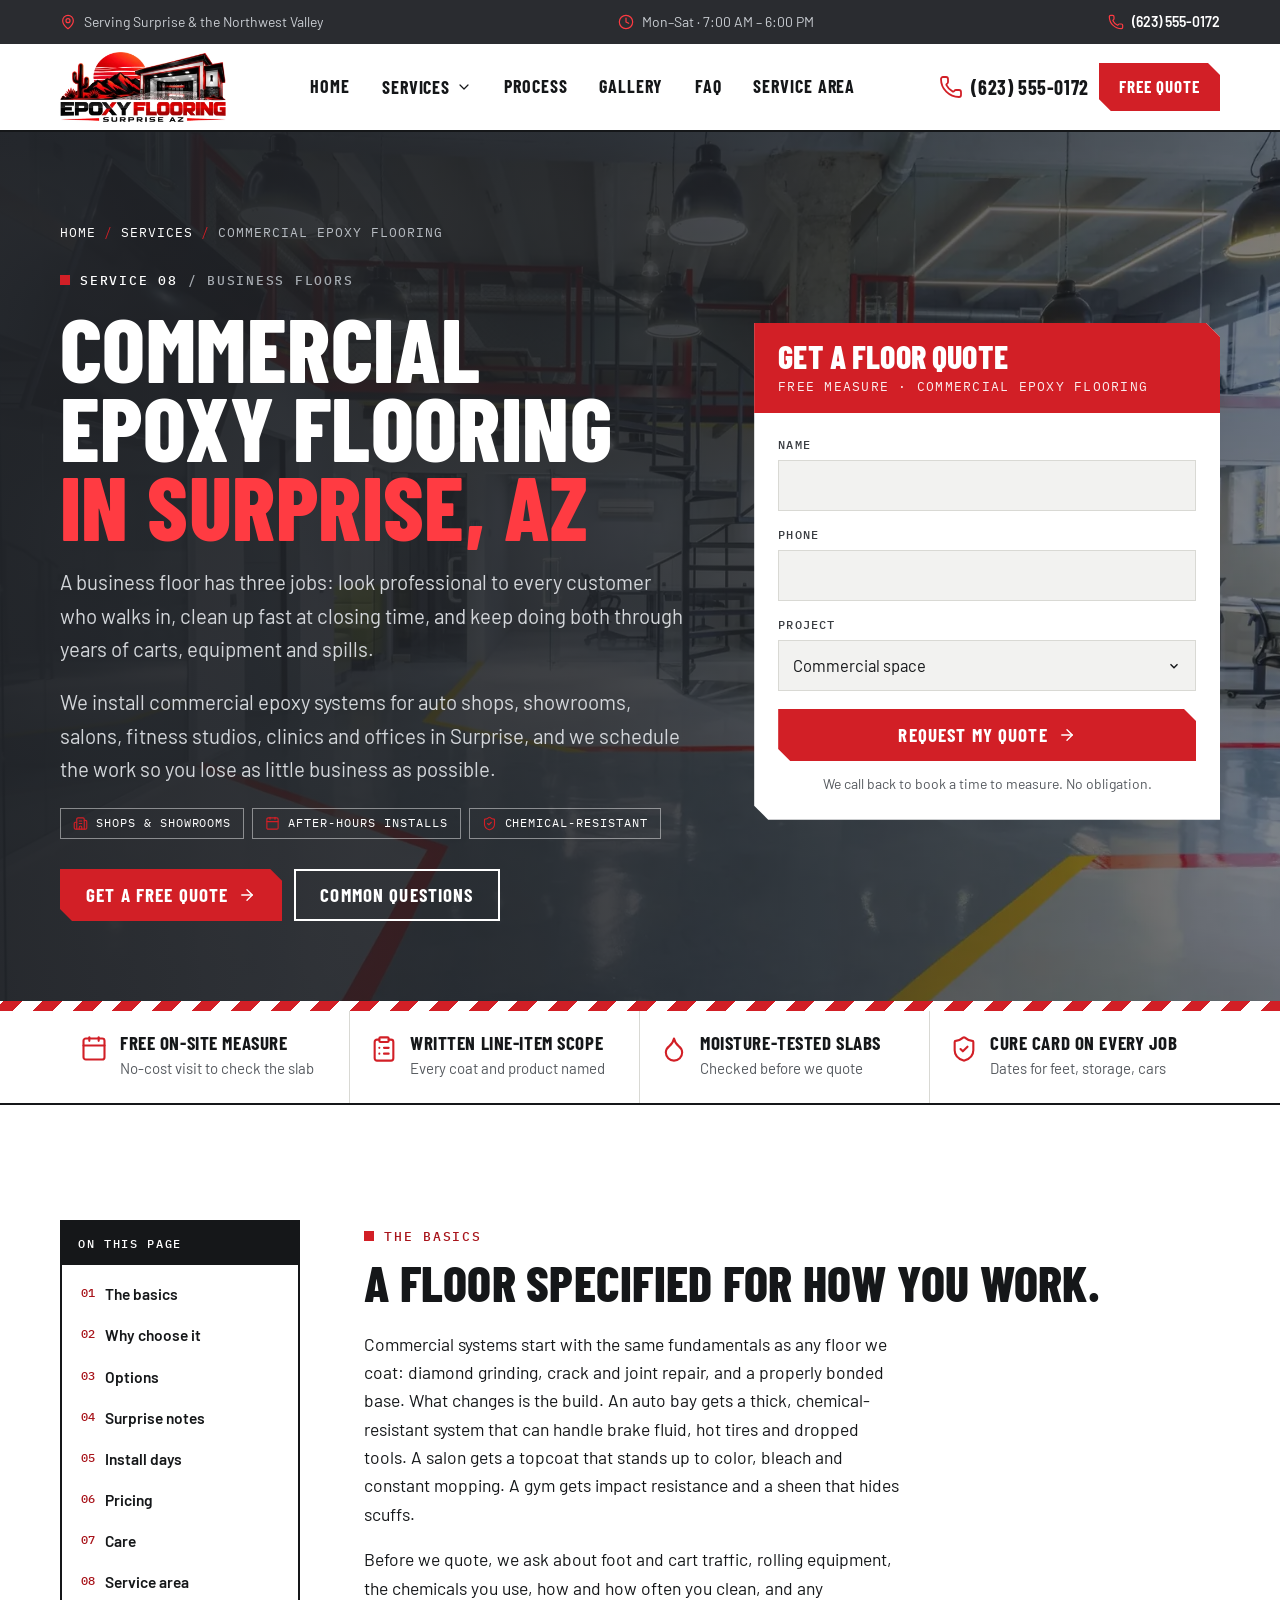
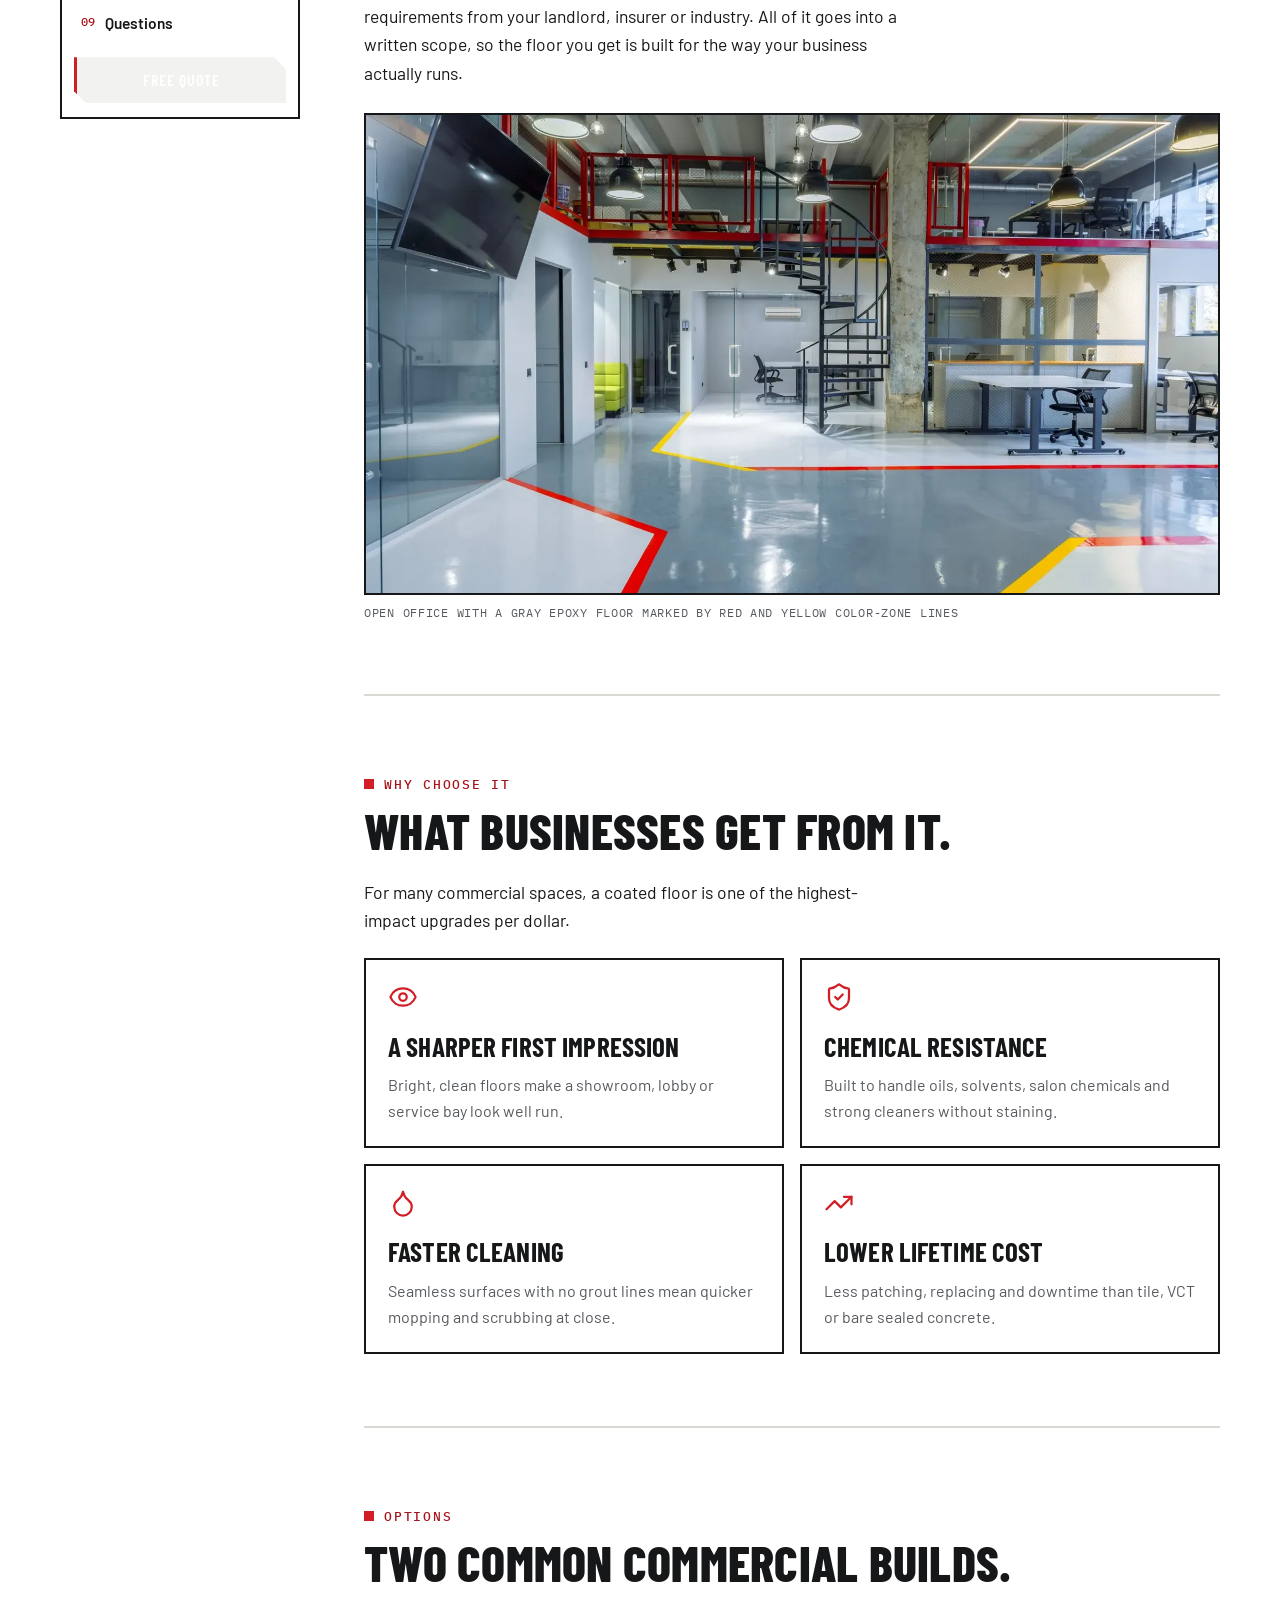
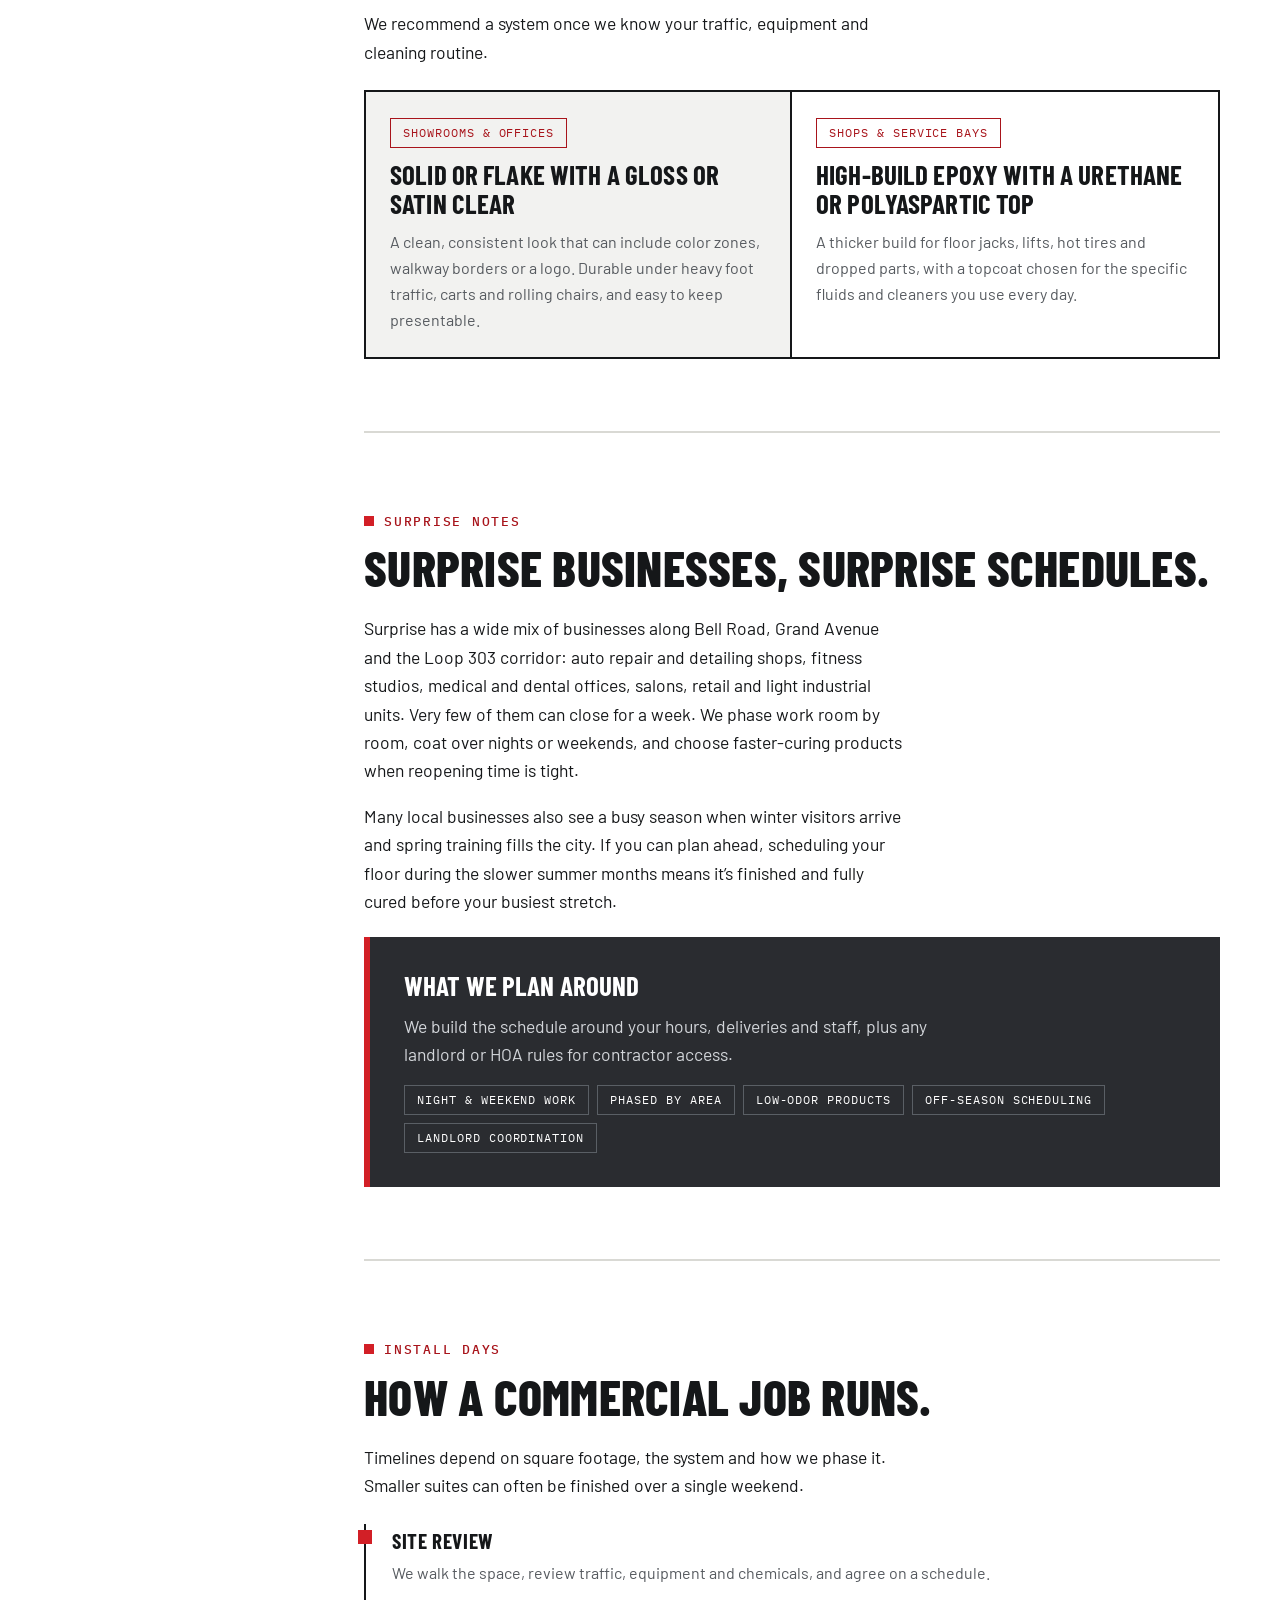
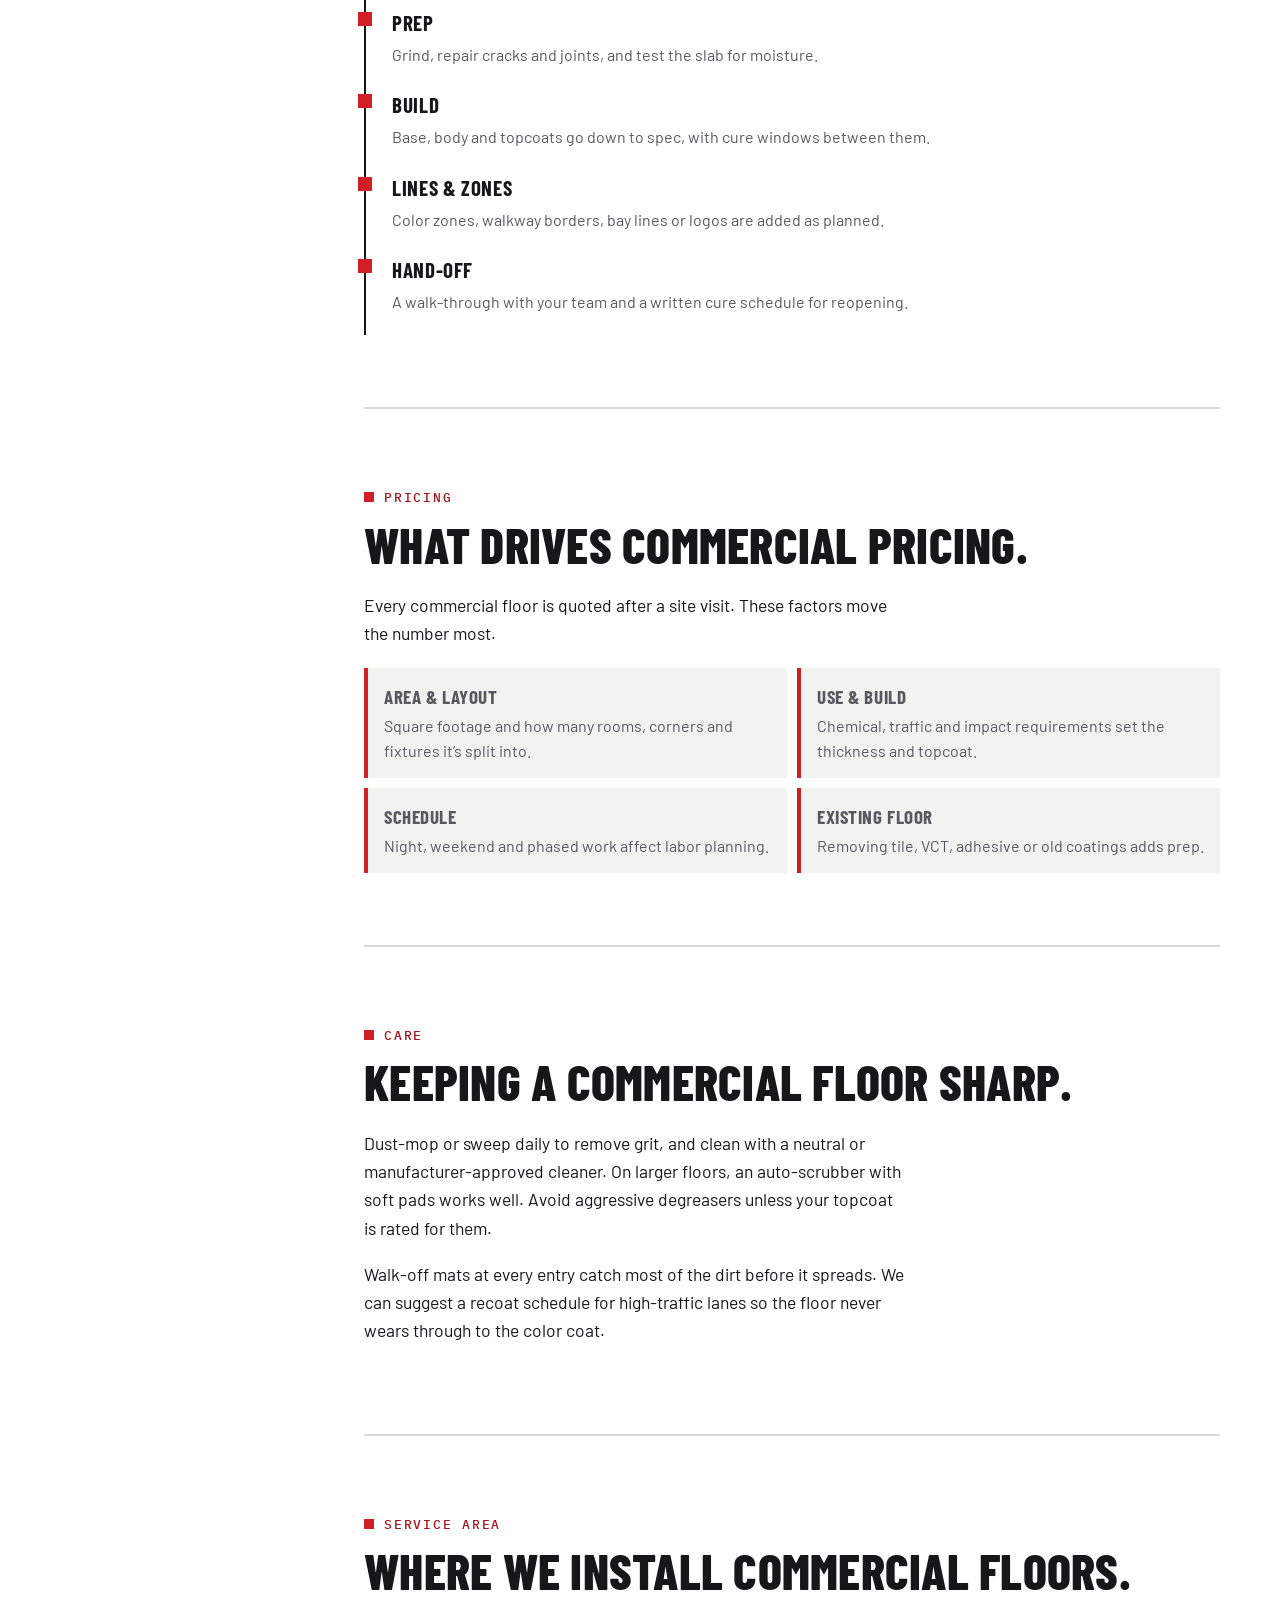
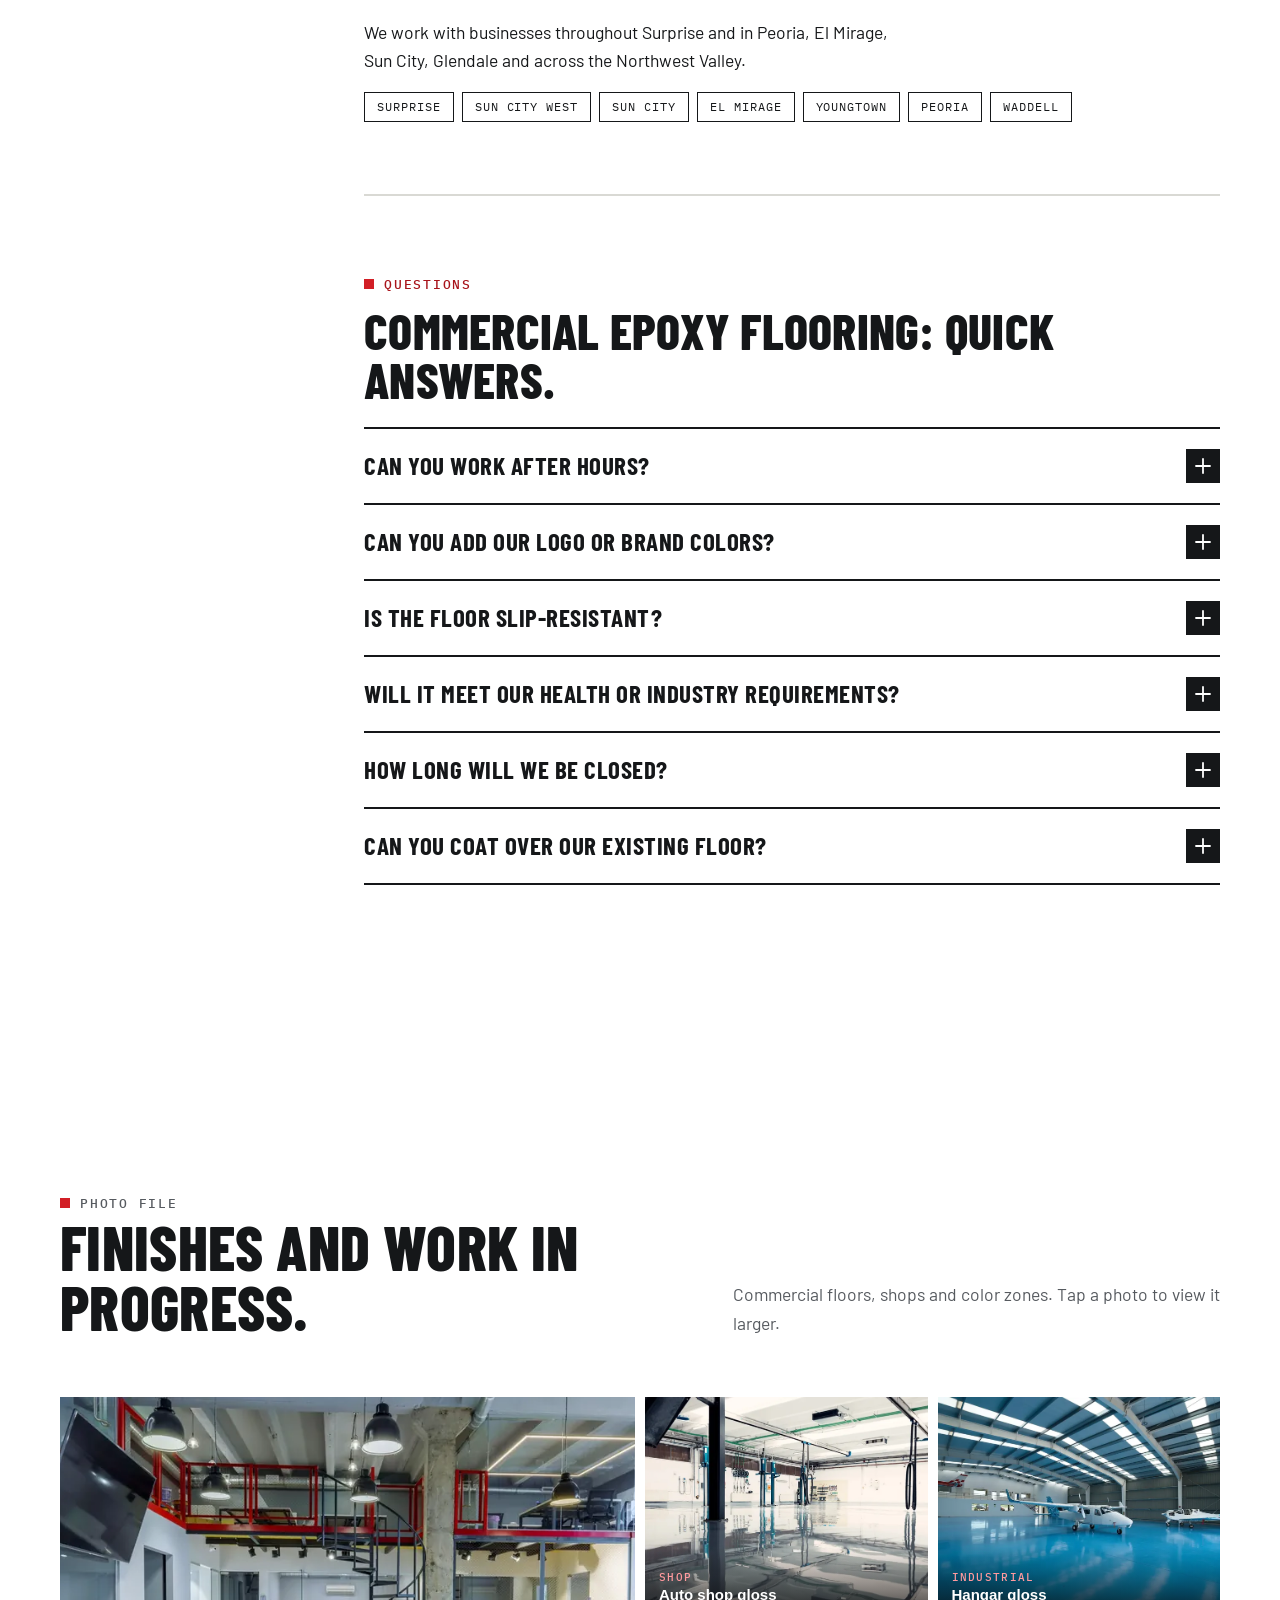
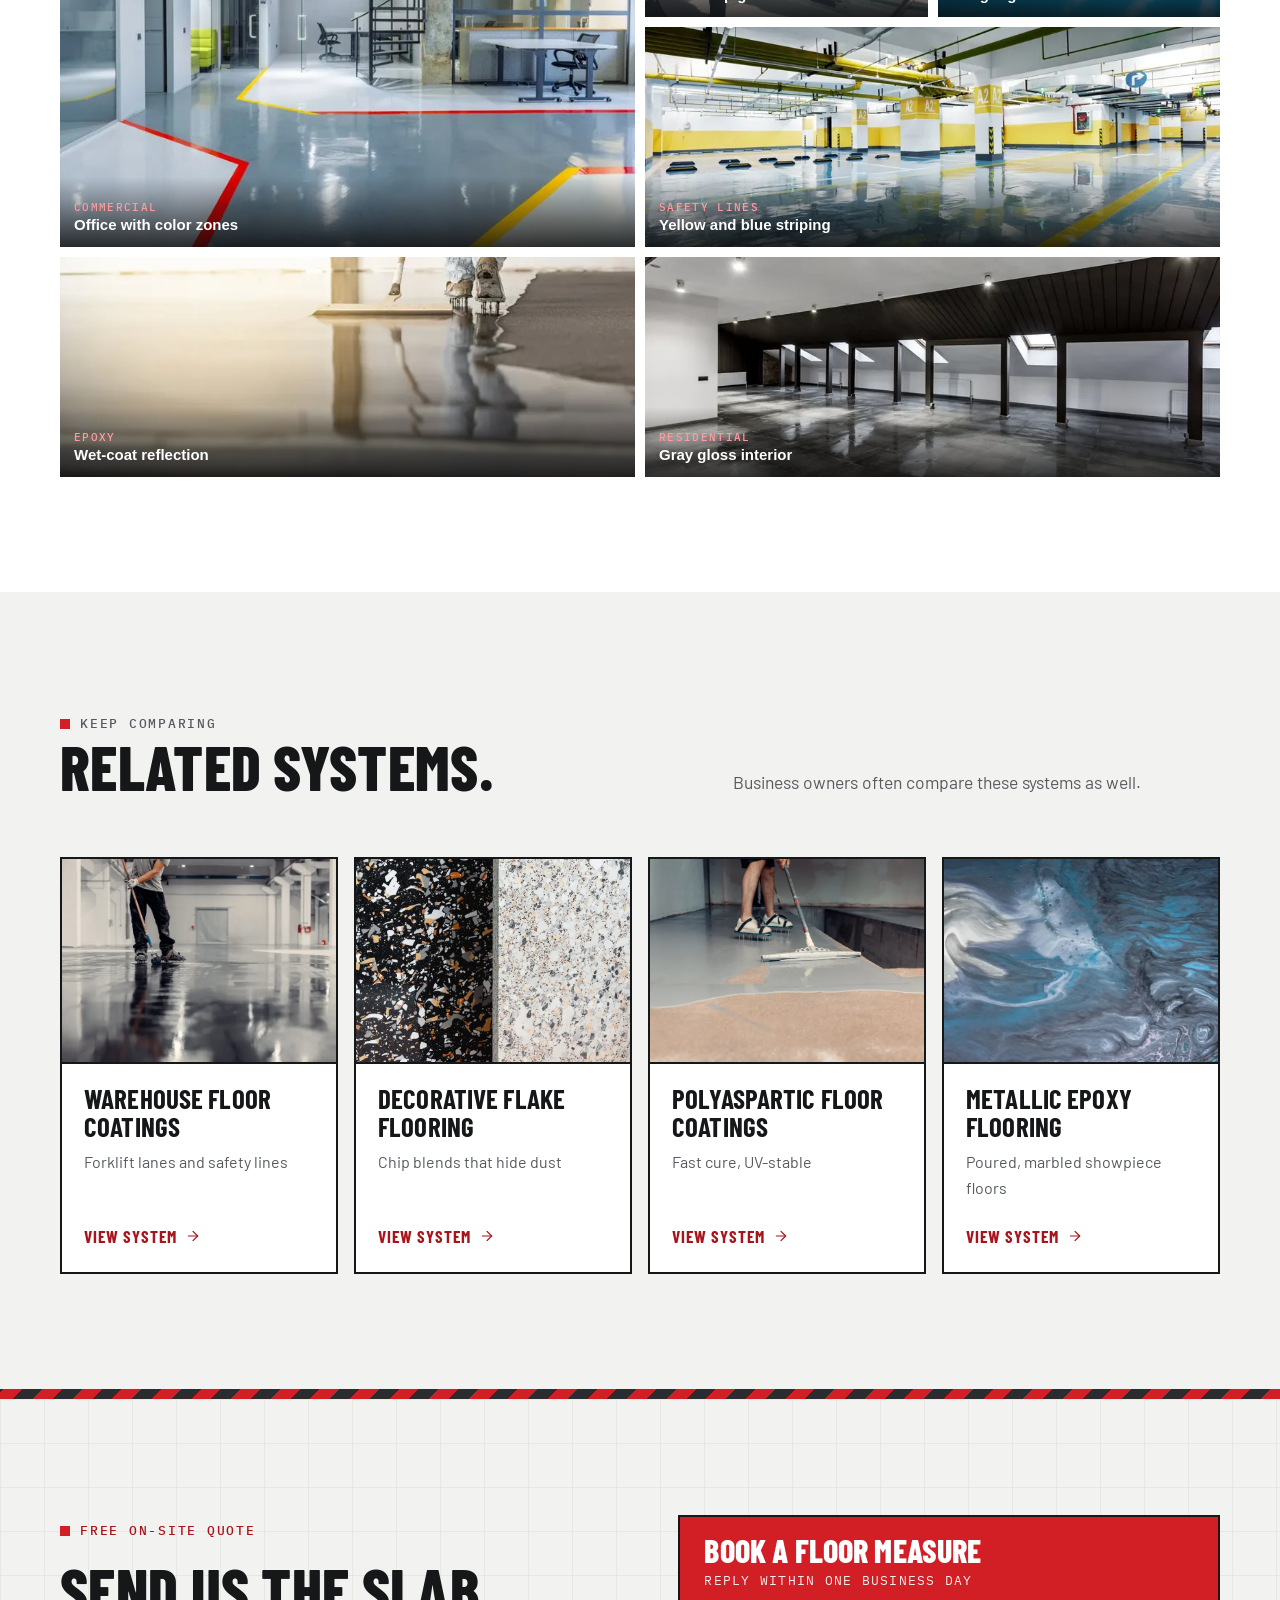
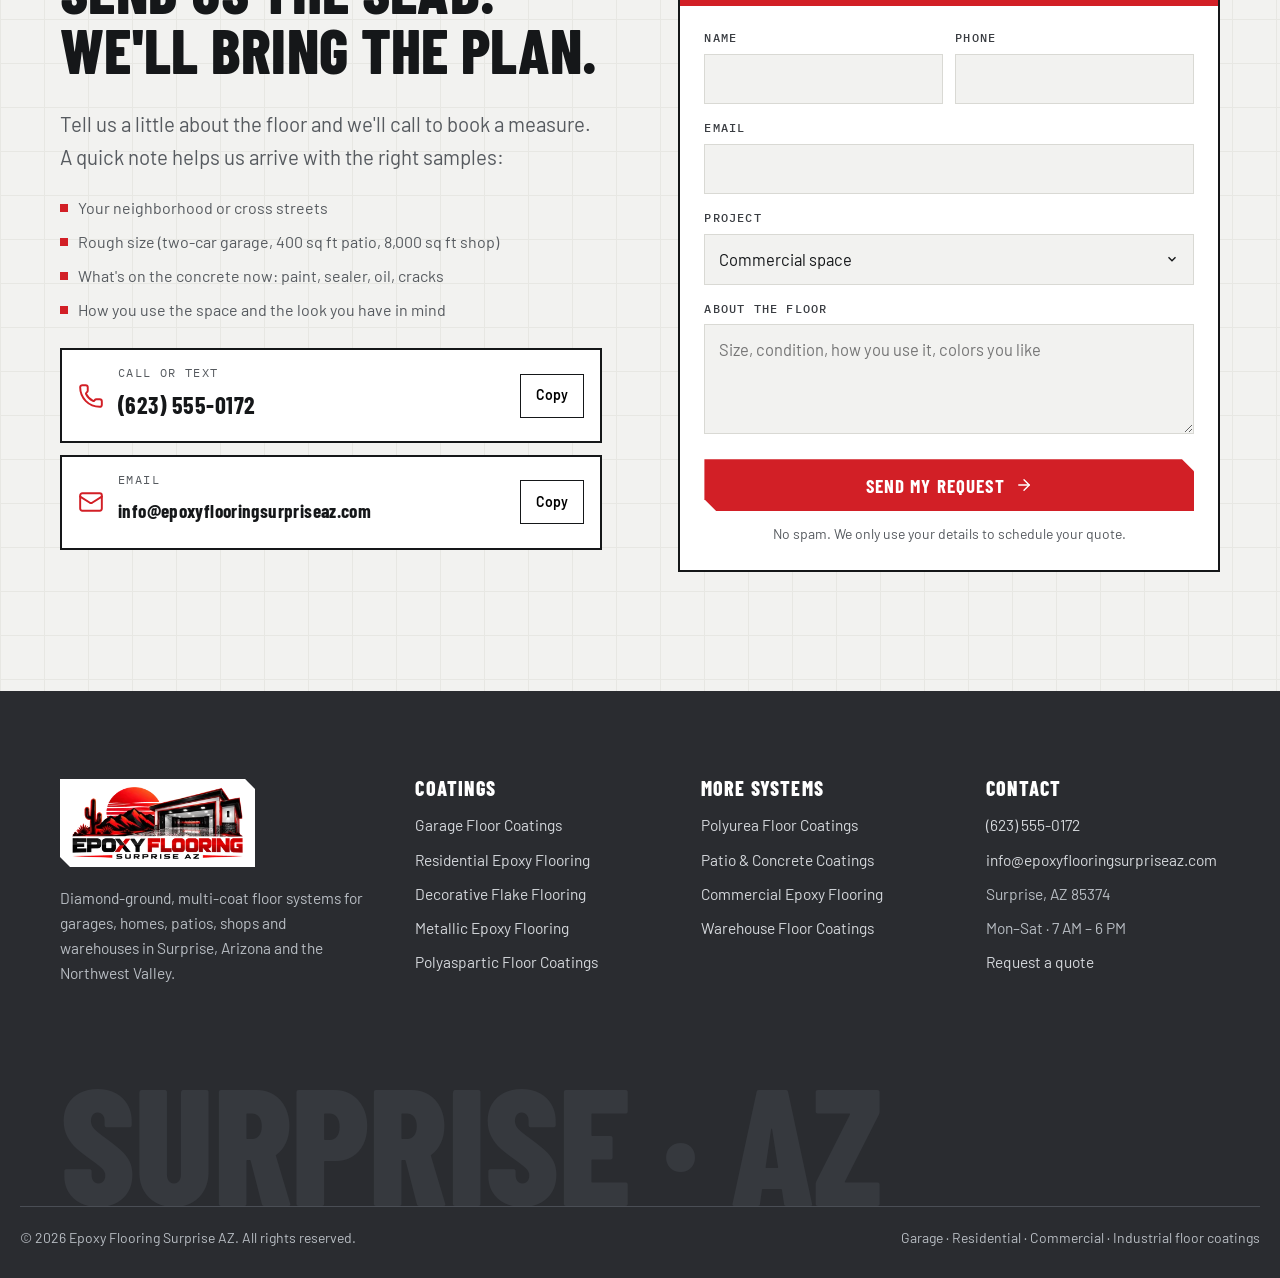
==== commit b3fc609b: "Replace logo with red version and regenerate favicons - New red/black logo in header, footer and mob" ====
--- a/commercial-epoxy-flooring/index.html
+++ b/commercial-epoxy-flooring/index.html
@@ -33,7 +33,7 @@
   <span><svg class="ico" viewBox="0 0 24 24" aria-hidden="true"><path d="M13.832 16.568a1 1 0 0 0 1.213-.303l.355-.465A2 2 0 0 1 17 15h3a2 2 0 0 1 2 2v3a2 2 0 0 1-2 2A18 18 0 0 1 2 4a2 2 0 0 1 2-2h3a2 2 0 0 1 2 2v3a2 2 0 0 1-.8 1.6l-.468.351a1 1 0 0 0-.292 1.233 14 14 0 0 0 6.392 6.384"/></svg><a href="tel:+16235550172">(623) 555-0172</a></span>
 </div></div>
 <header class="nav" id="nav"><div class="wrap">
-  <a class="brand" href="/" aria-label="Epoxy Flooring Surprise AZ home"><picture><source media="(prefers-color-scheme: dark)" type="image/webp" srcset="/assets/logo-badge.webp" width="192" height="192"><source type="image/webp" srcset="/assets/logo.webp" width="322" height="128"><img src="/assets/logo.png" width="322" height="128" alt="Epoxy Flooring Surprise AZ logo" fetchpriority="high"></picture></a>
+  <a class="brand" href="/" aria-label="Epoxy Flooring Surprise AZ home"><picture><source type="image/webp" srcset="/assets/logo.webp"><img src="/assets/logo.png" width="304" height="128" alt="Epoxy Flooring Surprise AZ logo"></picture></a>
   <nav aria-label="Main">
     <ul class="menu">
       <li><a href="/">Home</a></li>
@@ -52,7 +52,7 @@
   </div>
 </div></header>
 <nav class="mmenu" id="mmenu" aria-label="Mobile menu" aria-hidden="true">
-  <div class="mmenu-head"><a class="brand brand-badge" href="/" aria-label="Epoxy Flooring Surprise AZ home"><picture><source type="image/webp" srcset="/assets/logo-badge.webp"><img src="/assets/logo-badge.png" width="192" height="192" alt="Epoxy Flooring Surprise AZ logo"></picture></a><button class="mmenu-close" id="mclose" type="button" aria-label="Close menu"><svg class="ico" viewBox="0 0 24 24" aria-hidden="true"><path d="M18 6 6 18"/> <path d="m6 6 12 12"/></svg></button></div>
+  <div class="mmenu-head"><a class="brand brand-plate" href="/" aria-label="Epoxy Flooring Surprise AZ home"><picture><source type="image/webp" srcset="/assets/logo.webp"><img src="/assets/logo.png" width="304" height="128" alt="Epoxy Flooring Surprise AZ logo"></picture></a><button class="mmenu-close" id="mclose" type="button" aria-label="Close menu"><svg class="ico" viewBox="0 0 24 24" aria-hidden="true"><path d="M18 6 6 18"/> <path d="m6 6 12 12"/></svg></button></div>
   <a href="/">Home</a>
   <p class="mlabel">Services</p>
   <div class="msub"><a href="/garage-floor-coatings/">Garage Floor Coatings</a><a href="/residential-epoxy-flooring/">Residential Epoxy Flooring</a><a href="/decorative-flake-flooring/">Decorative Flake Flooring</a><a href="/metallic-epoxy-flooring/">Metallic Epoxy Flooring</a><a href="/polyaspartic-floor-coatings/">Polyaspartic Floor Coatings</a><a href="/polyurea-floor-coatings/">Polyurea Floor Coatings</a><a href="/patio-concrete-coatings/">Patio & Concrete Coatings</a><a href="/commercial-epoxy-flooring/">Commercial Epoxy Flooring</a><a href="/warehouse-floor-coatings/">Warehouse Floor Coatings</a></div>
@@ -147,7 +147,7 @@
 <footer>
   <div class="wrap">
     <div class="foot">
-      <div><a class="brand brand-badge" href="/" aria-label="Epoxy Flooring Surprise AZ home"><picture><source type="image/webp" srcset="/assets/logo-badge.webp"><img src="/assets/logo-badge.png" width="192" height="192" alt="Epoxy Flooring Surprise AZ logo"></picture></a><p>Diamond-ground, multi-coat floor systems for garages, homes, patios, shops and warehouses in Surprise, Arizona and the Northwest Valley.</p></div>
+      <div><a class="brand brand-plate" href="/" aria-label="Epoxy Flooring Surprise AZ home"><picture><source type="image/webp" srcset="/assets/logo.webp"><img src="/assets/logo.png" width="304" height="128" alt="Epoxy Flooring Surprise AZ logo"></picture></a><p>Diamond-ground, multi-coat floor systems for garages, homes, patios, shops and warehouses in Surprise, Arizona and the Northwest Valley.</p></div>
       <div><h4>Coatings</h4><ul><li><a href="/garage-floor-coatings/">Garage Floor Coatings</a></li><li><a href="/residential-epoxy-flooring/">Residential Epoxy Flooring</a></li><li><a href="/decorative-flake-flooring/">Decorative Flake Flooring</a></li><li><a href="/metallic-epoxy-flooring/">Metallic Epoxy Flooring</a></li><li><a href="/polyaspartic-floor-coatings/">Polyaspartic Floor Coatings</a></li></ul></div>
       <div><h4>More systems</h4><ul><li><a href="/polyurea-floor-coatings/">Polyurea Floor Coatings</a></li><li><a href="/patio-concrete-coatings/">Patio & Concrete Coatings</a></li><li><a href="/commercial-epoxy-flooring/">Commercial Epoxy Flooring</a></li><li><a href="/warehouse-floor-coatings/">Warehouse Floor Coatings</a></li></ul></div>
       <div><h4>Contact</h4><ul>
--- a/assets/site.css
+++ b/assets/site.css
@@ -9,13 +9,13 @@
   --white:#FFFFFF;
   --concrete:#F2F2F0;
   --concrete-2:#E7E7E3;
-  --char:#141414;
-  --steel:#24272B;
-  --steel-2:#33373C;
+  --char:#2A2C30;
+  --steel:#3A3D42;
+  --steel-2:#45484E;
   --ink:#151719;
   --muted:#565A5F;
   --line:#D9D9D4;
-  --line-dark:#3A3E43;
+  --line-dark:#4A4E55;
   --display:"Barlow Condensed","Arial Narrow",Arial,sans-serif;
   --body:"Barlow","Helvetica Neue",Arial,sans-serif;
   --mono:"IBM Plex Mono",ui-monospace,Menlo,monospace;
@@ -28,6 +28,7 @@
   --on-ink:#FFFFFF;
   --black:#151719;
   --red-hover:#A8141B;
+  --red-bright:#FF3B42;
   color-scheme:light dark;
 }
 *,*::before,*::after{box-sizing:border-box}
@@ -126,7 +127,7 @@
 .hero{position:relative;color:#fff;background:var(--char);padding:clamp(48px,7vw,96px) 0 clamp(56px,7vw,96px);overflow:hidden;isolation:isolate}
 .hero-bg{position:absolute;inset:0;z-index:-2}
 .hero-bg img{width:100%;height:100%;object-fit:cover}
-.hero::before{content:"";position:absolute;inset:0;z-index:-1;background:linear-gradient(90deg,rgba(14,14,14,.94) 0%,rgba(14,14,14,.84) 46%,rgba(14,14,14,.5) 100%)}
+.hero::before{content:"";position:absolute;inset:0;z-index:-1;background:linear-gradient(90deg,rgba(32,34,38,.95) 0%,rgba(32,34,38,.86) 46%,rgba(32,34,38,.55) 100%)}
 .hero::after{content:"";position:absolute;left:0;right:0;bottom:0;height:10px;background:repeating-linear-gradient(-45deg,var(--red) 0 14px,#fff 14px 28px)}
 .hero-grid{display:grid;grid-template-columns:minmax(0,1.15fr) minmax(0,.85fr);gap:clamp(28px,5vw,72px);align-items:center}
 .hero h1{color:#fff;font-size:clamp(50px,8.4vw,112px);line-height:.88;margin-bottom:22px}
@@ -345,7 +346,7 @@
 .area-list{padding:0;margin:0}
 .area-sub{font-family:var(--mono);font-size:12px;letter-spacing:.14em;text-transform:uppercase;color:#A7ACB2;margin:26px 0 10px}
 .dark .chip{color:#fff;border-color:#5A5F65}
-.map{position:relative;border:2px solid var(--line-dark);background:#24272B}
+.map{position:relative;border:2px solid var(--line-dark);background:#33363B}
 .map svg{display:block;width:100%;height:auto}
 
 /* estimate */
@@ -372,7 +373,7 @@
 footer ul{list-style:none;padding:0;margin:0;display:grid;gap:9px}
 footer a{color:#D5D8DC;text-decoration:none}
 footer a:hover{color:#fff;text-decoration:underline}
-.foot-big{font-family:var(--display);font-weight:800;text-transform:uppercase;font-size:clamp(56px,13vw,200px);line-height:.8;color:#1F2124;letter-spacing:-.01em;margin-top:clamp(40px,6vw,72px);white-space:nowrap;overflow:hidden;user-select:none}
+.foot-big{font-family:var(--display);font-weight:800;text-transform:uppercase;font-size:clamp(56px,13vw,200px);line-height:.8;color:#36393E;letter-spacing:-.01em;margin-top:clamp(40px,6vw,72px);white-space:nowrap;overflow:hidden;user-select:none}
 .foot-base{border-top:1px solid var(--line-dark);padding:20px 0 28px;display:flex;justify-content:space-between;gap:16px;flex-wrap:wrap;font-size:14px}
 
 /* mobile call bar */
@@ -519,7 +520,7 @@
   :root{
     --surface:#121316;--white:#121316;--concrete:#1B1D20;--concrete-2:#24272B;
     --ink:#ECEDEF;--on-ink:#121316;--muted:#A9AEB4;--steel:#C9CDD2;
-    --line:#33373C;--red-dark:#FF7A7F;--red-tint:#3A1517;--char:#0A0A0B;
+    --line:#33373C;--red-dark:#FF7A7F;--red-tint:#3A1517;--char:#23252A;
   }
   img{filter:none}
   .field select{background-image:url("data:image/svg+xml,%3Csvg xmlns='http://www.w3.org/2000/svg' width='14' height='14' viewBox='0 0 24 24' fill='none' stroke='%23ECEDEF' stroke-width='2.4'%3E%3Cpath d='m6 9 6 6 6-6'/%3E%3C/svg%3E")}
@@ -531,8 +532,17 @@
 
 /* logo */
 .brand picture{display:block}
-.brand img{height:64px;width:auto}
-.brand-badge img{height:88px;width:88px}
-.mmenu .brand-badge img{height:60px;width:60px}
-footer .brand-badge{margin-bottom:18px}
+.brand img{height:70px;width:auto}
+.nav .wrap{min-height:86px}
+/* white plate keeps the black lettering readable on graphite */
+.brand-plate{background:#fff;padding:8px 12px;clip-path:polygon(0 0,calc(100% - 10px) 0,100% 10px,100% 100%,10px 100%,0 calc(100% - 10px))}
+footer .brand-plate{margin-bottom:18px;display:inline-flex}
+footer .brand-plate img{height:72px}
+.mmenu .brand-plate img{height:48px}
+@media (prefers-color-scheme:dark){.nav .brand{background:#fff;padding:6px 10px;clip-path:polygon(0 0,calc(100% - 10px) 0,100% 10px,100% 100%,10px 100%,0 calc(100% - 10px))}.nav .brand img{height:56px}}
 @media (max-width:640px){.brand img{height:52px}.nav .wrap{min-height:72px}}
+
+/* red text and icons on graphite sections: brighter red keeps >= 3:1 (large text / UI graphics) */
+.hero h1 em,.step::before{color:var(--red-bright)}
+.hero .ico,.topbar .ico,.dark .ico,.callout .ico,.area-list .ico{color:var(--red-bright)}
+.btn .ico,.hero .btn .ico,.dark .btn .ico{color:inherit}
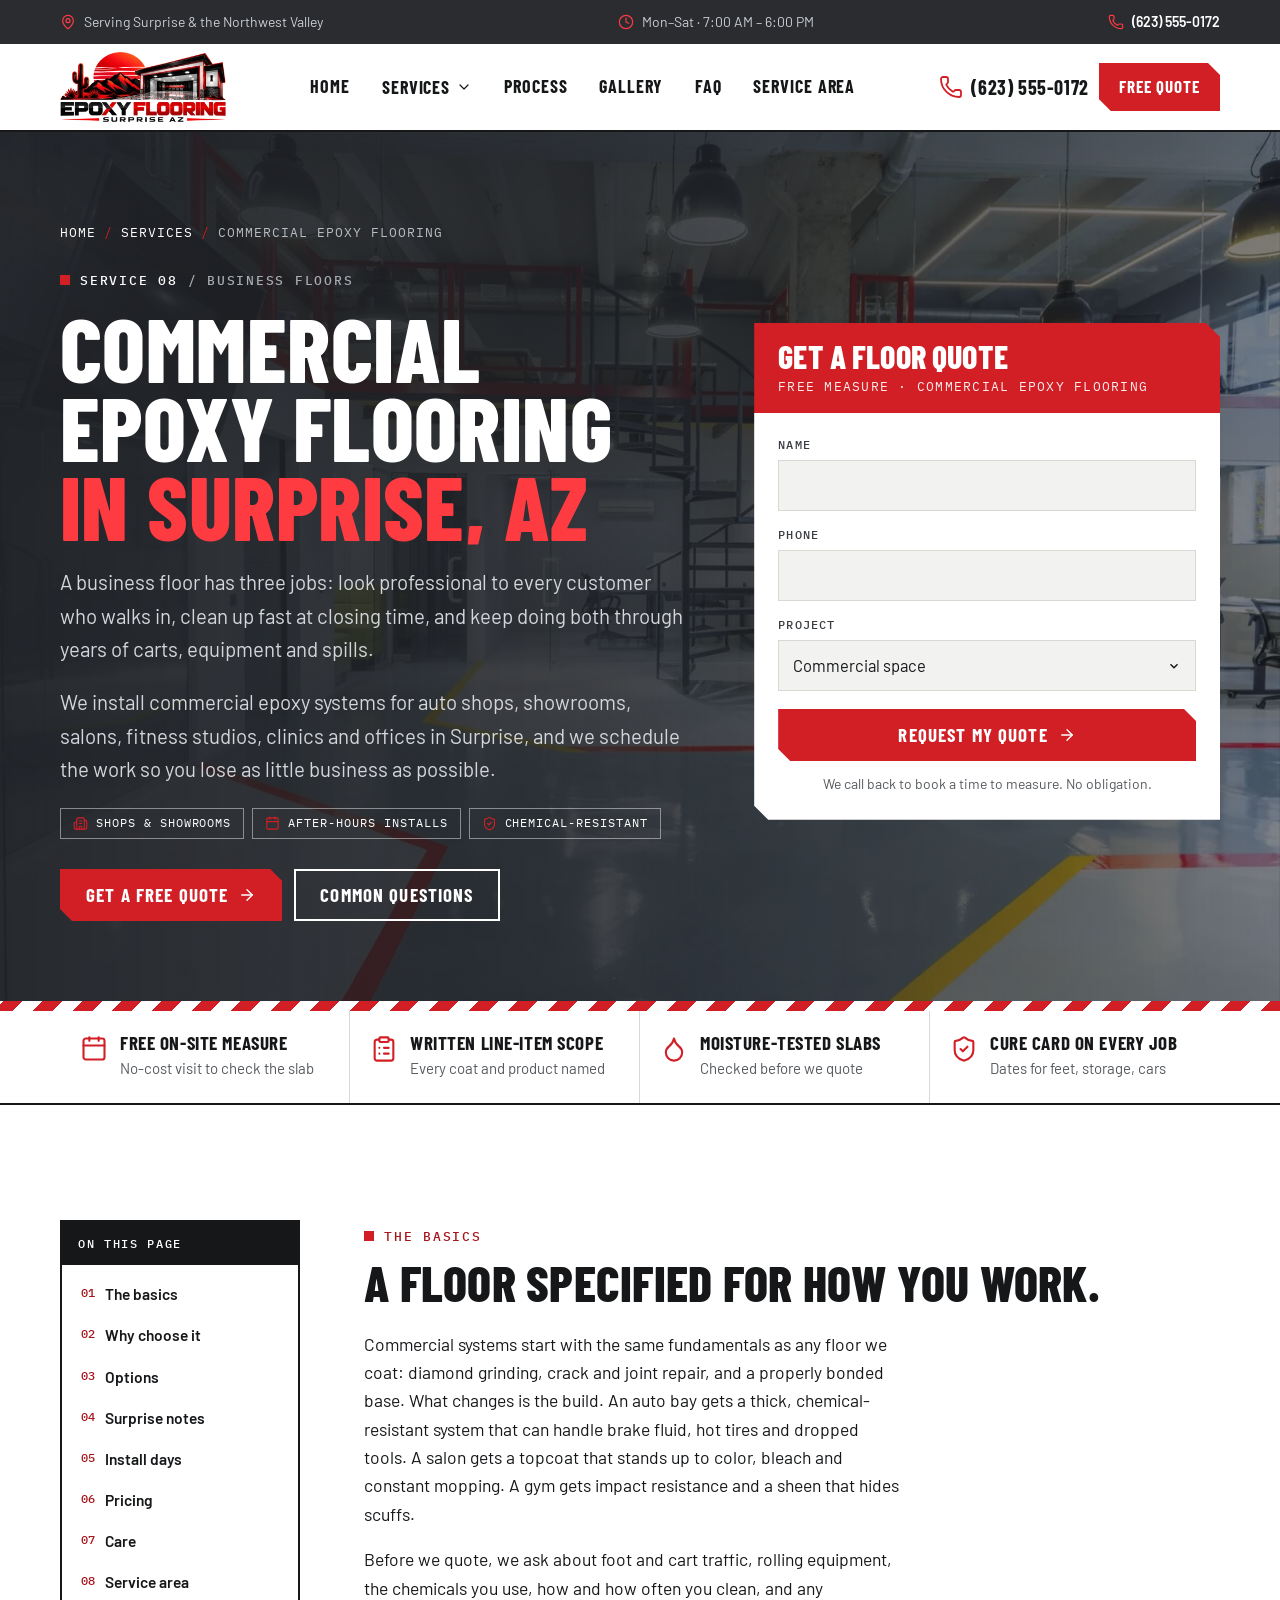
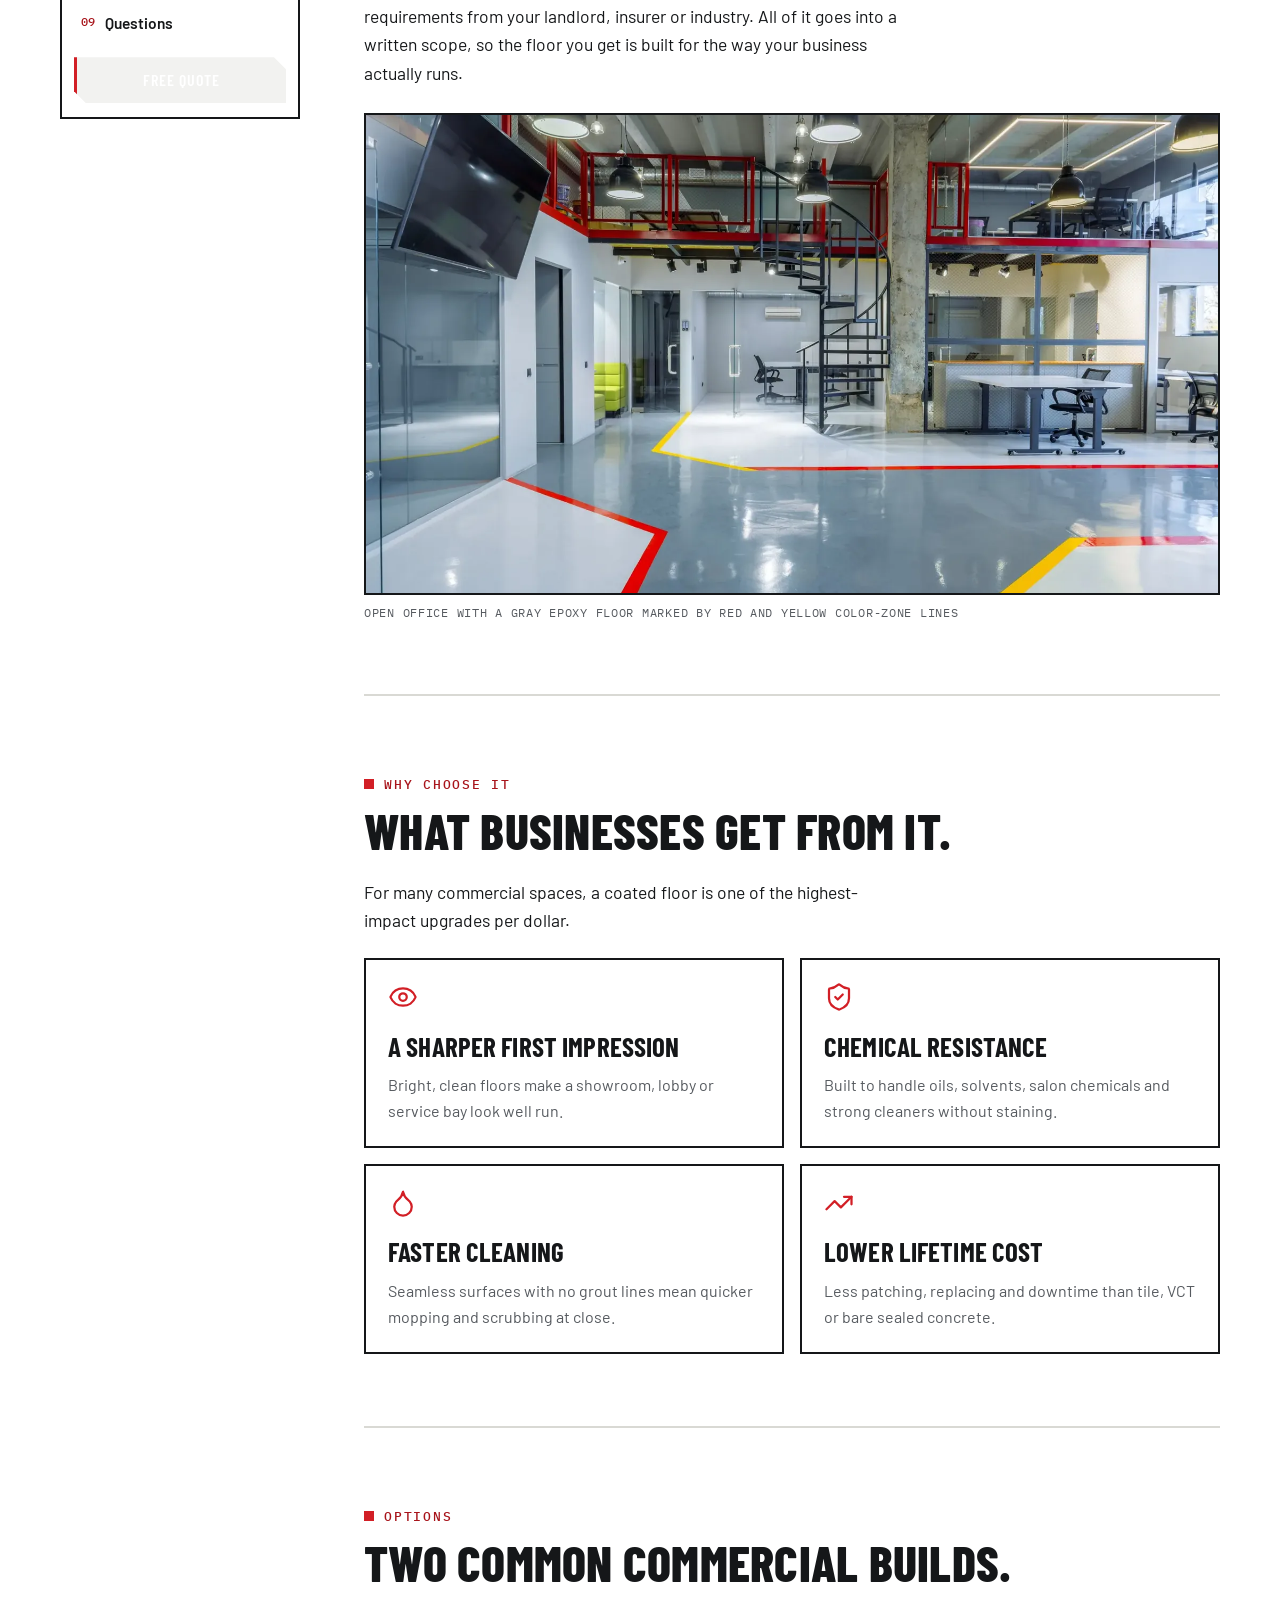
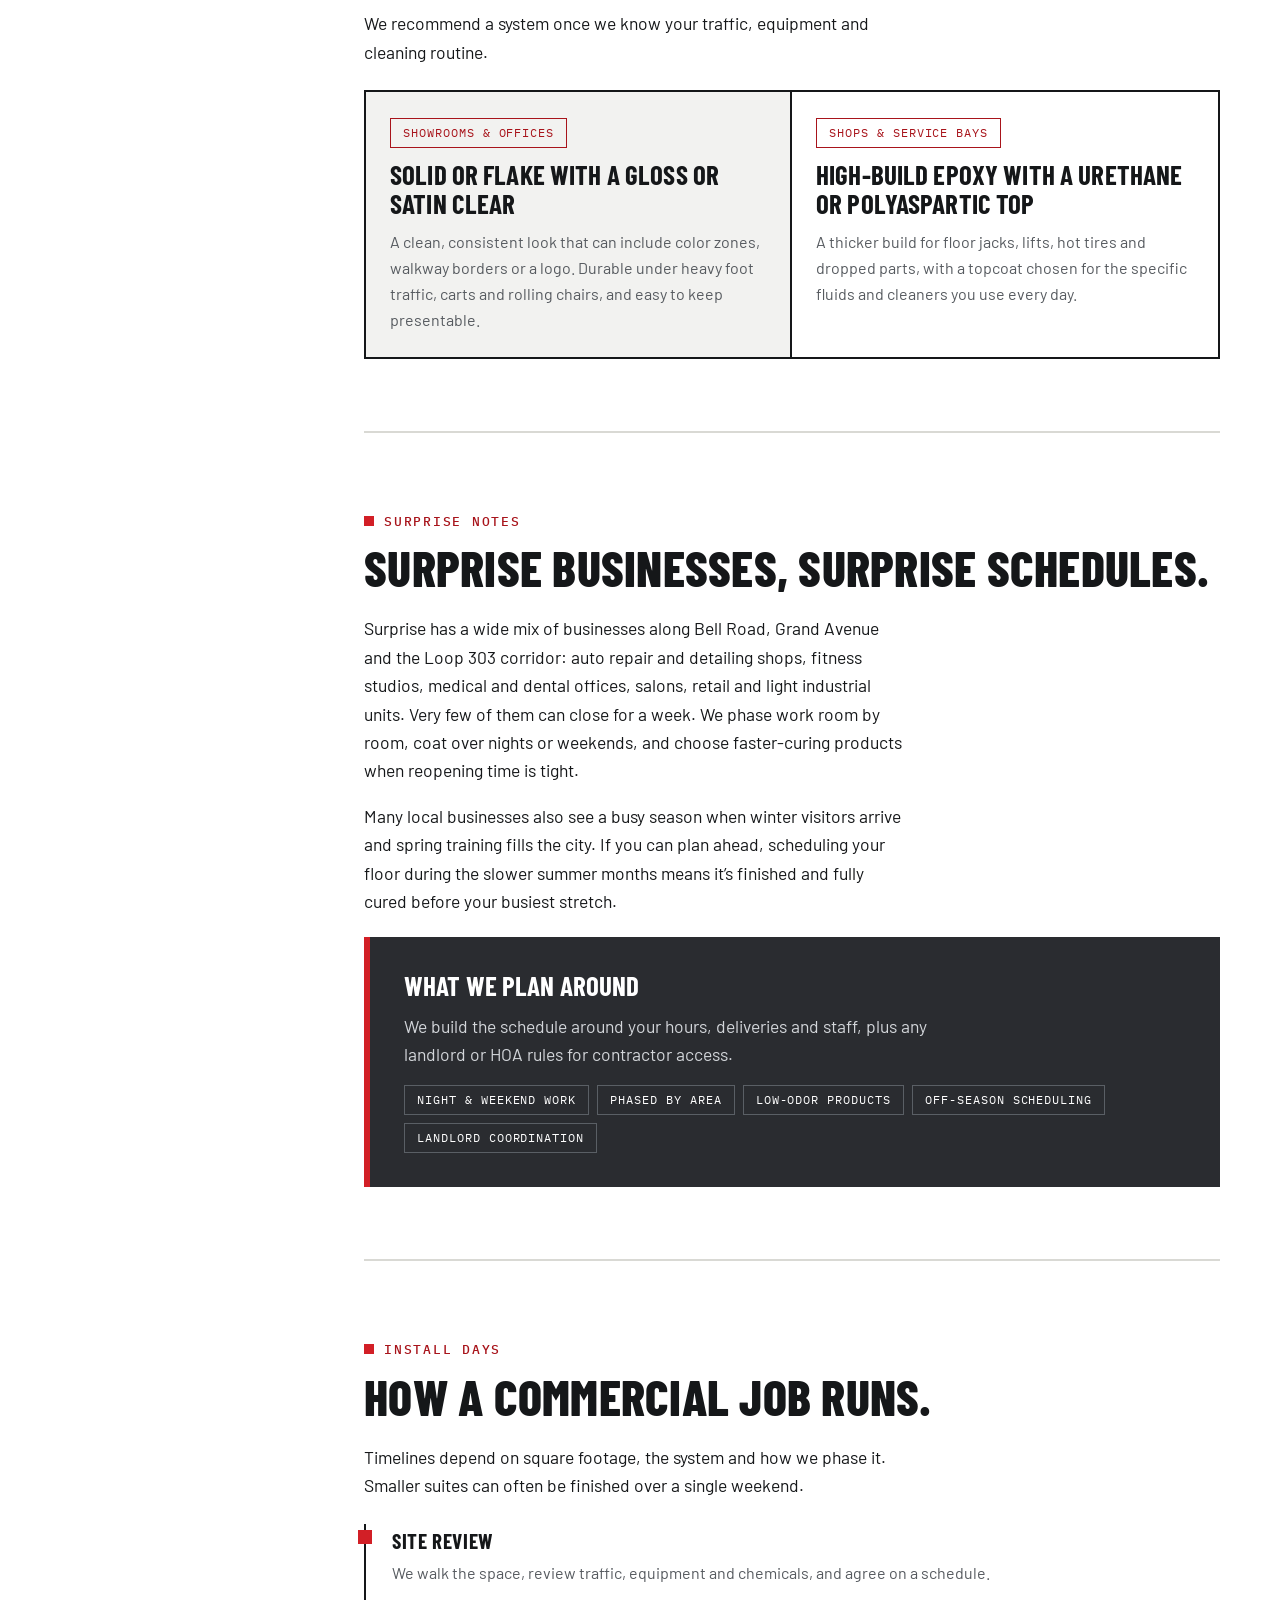
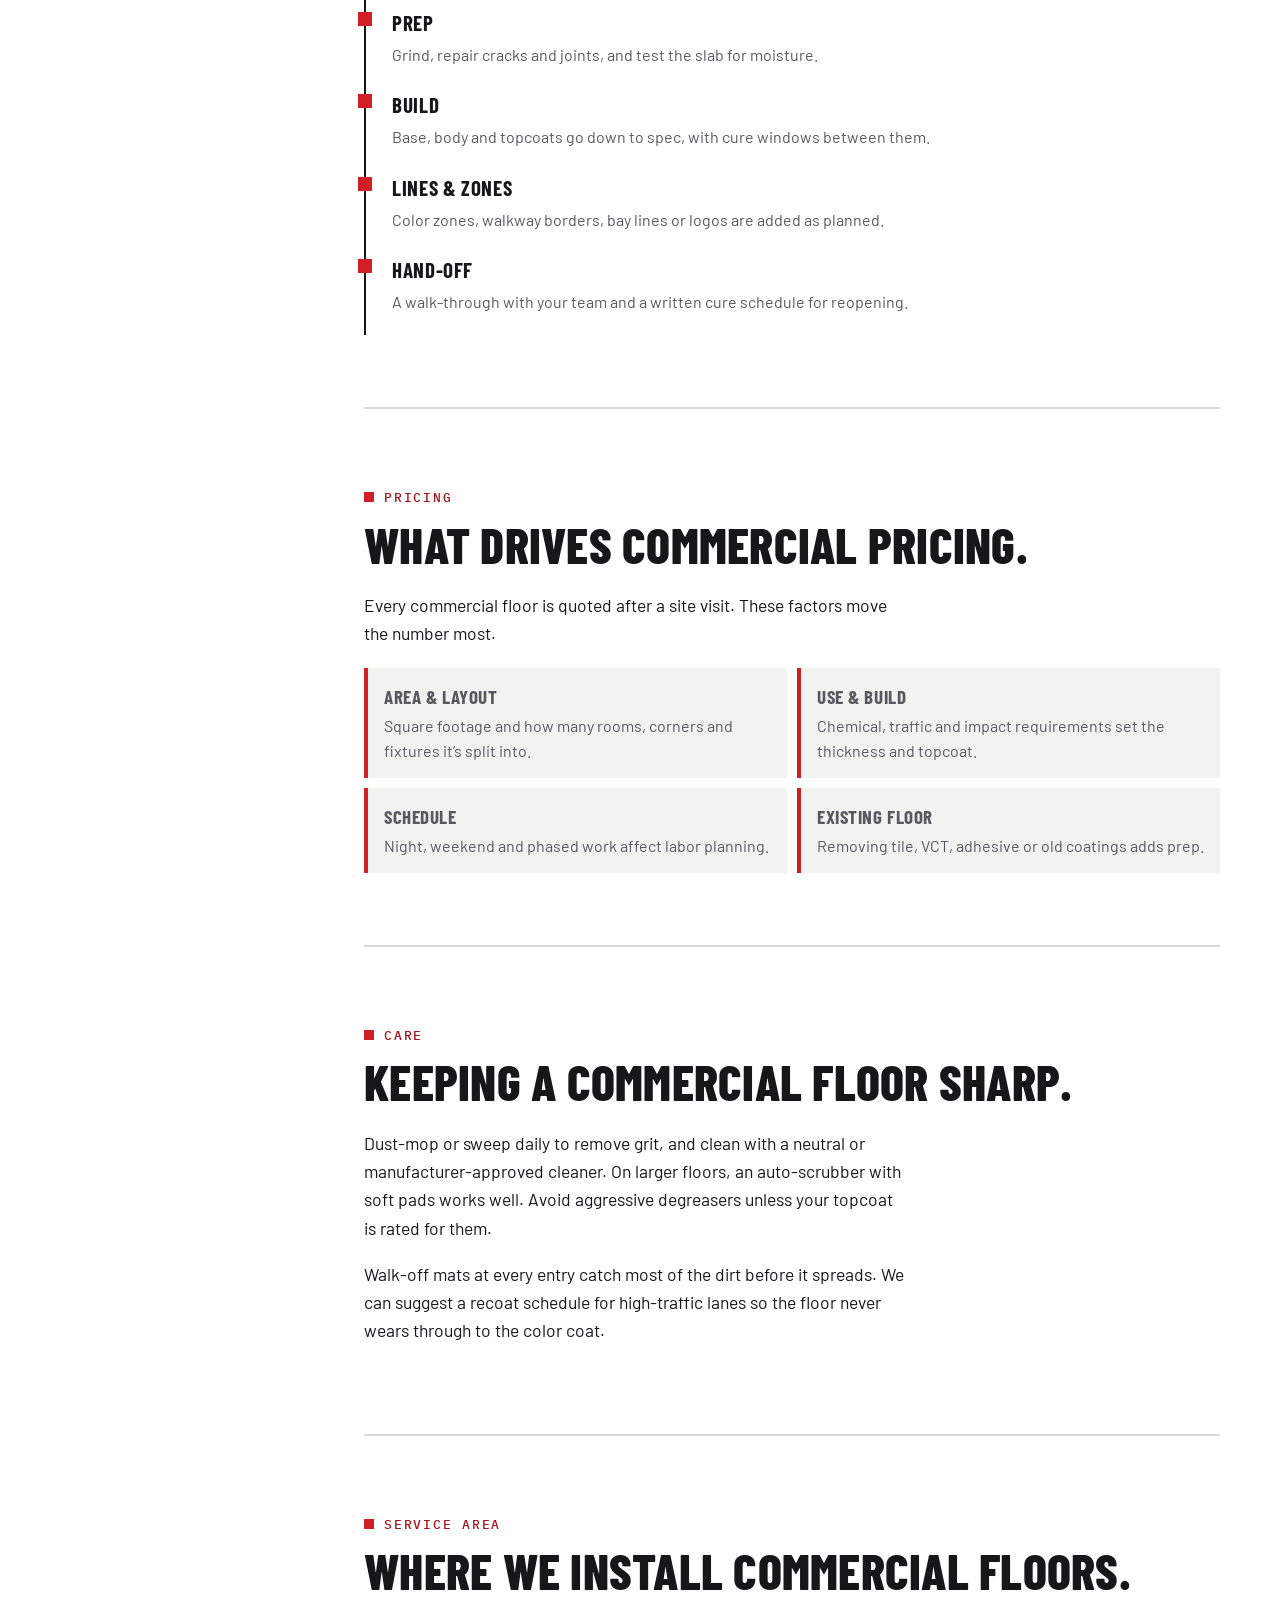
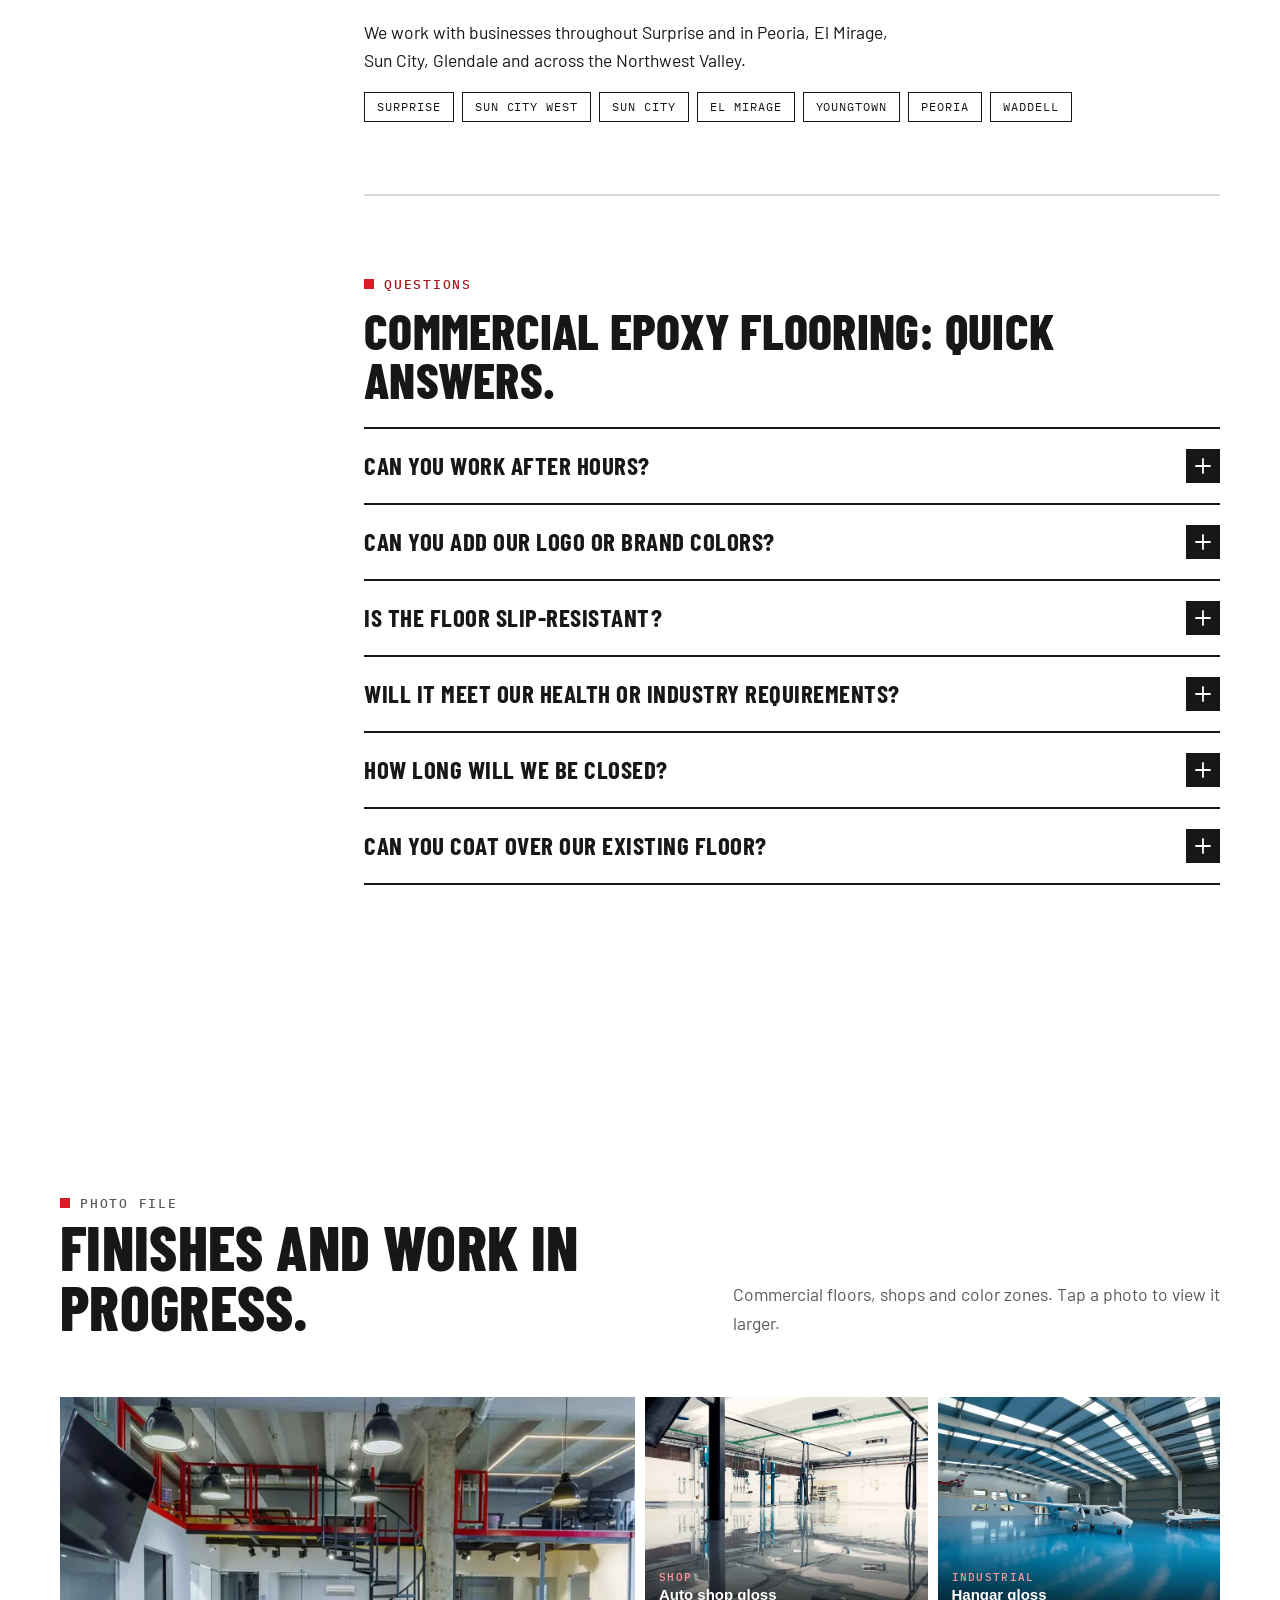
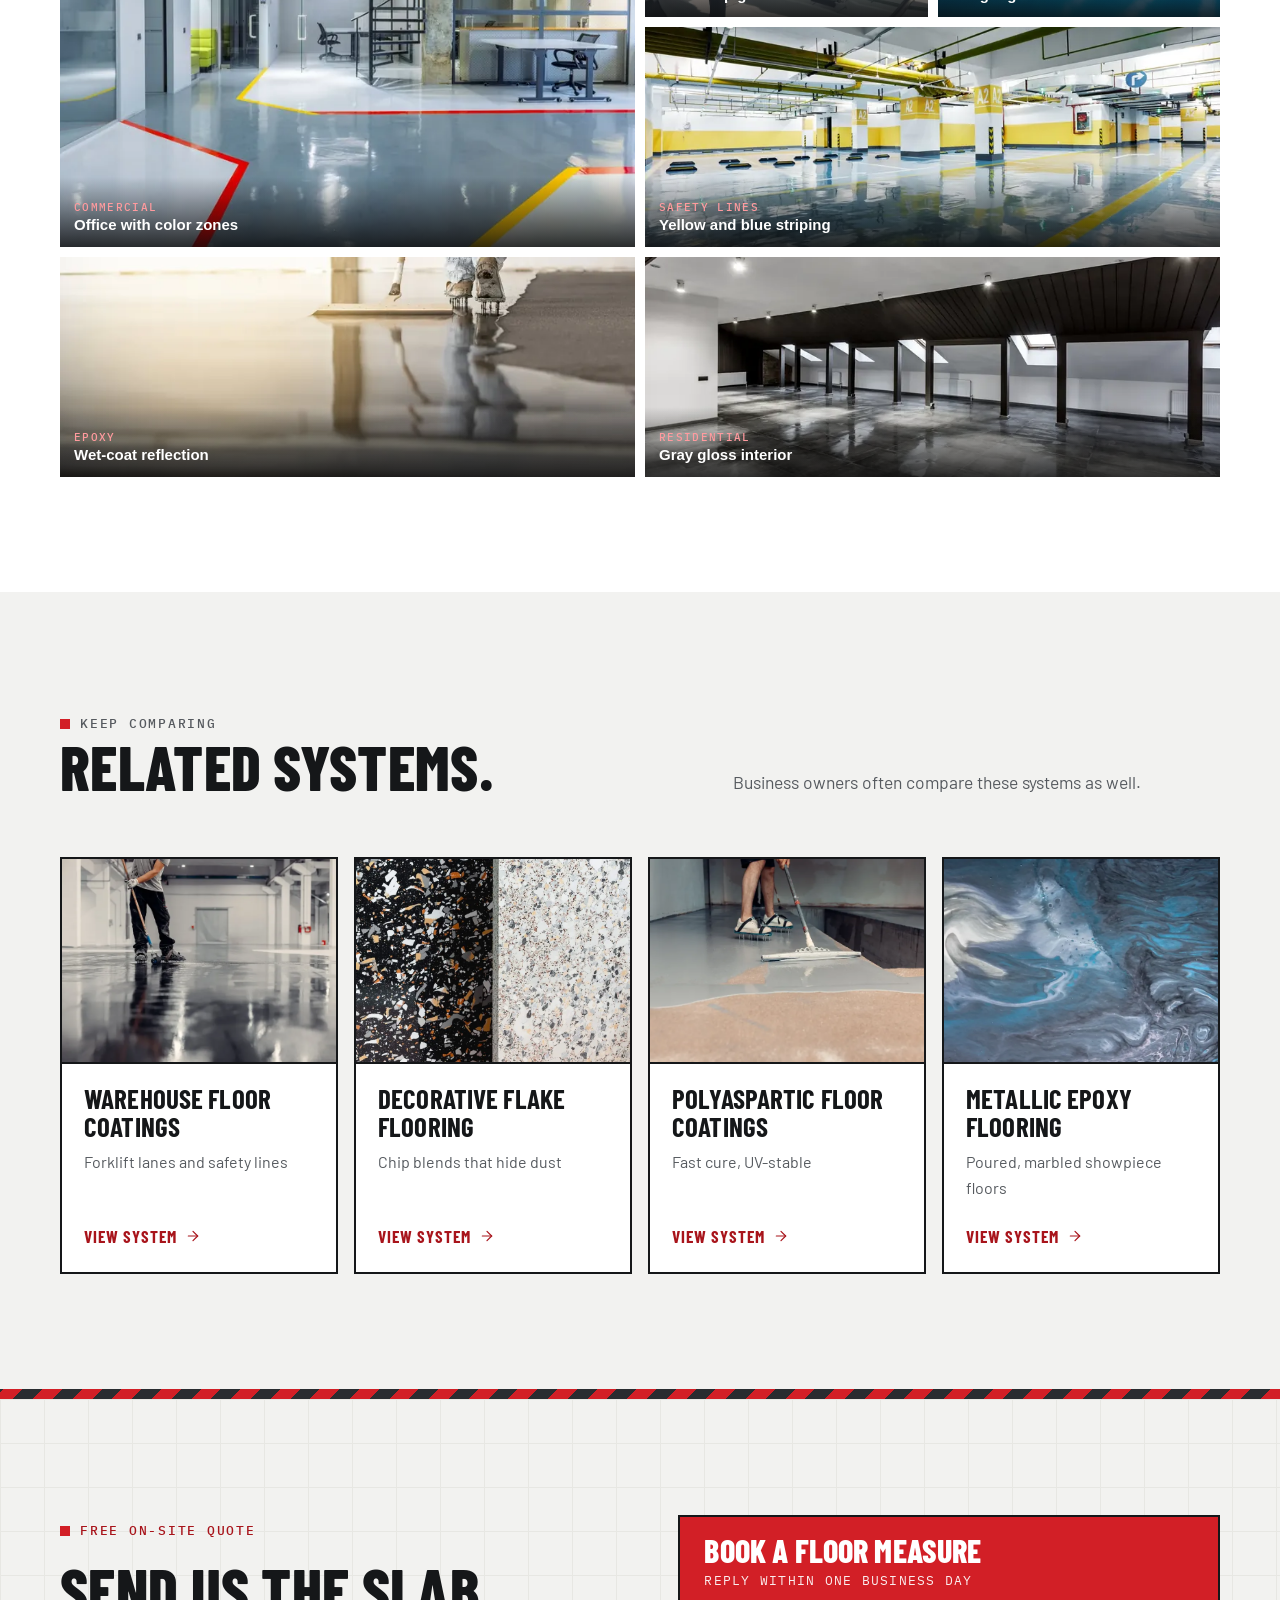
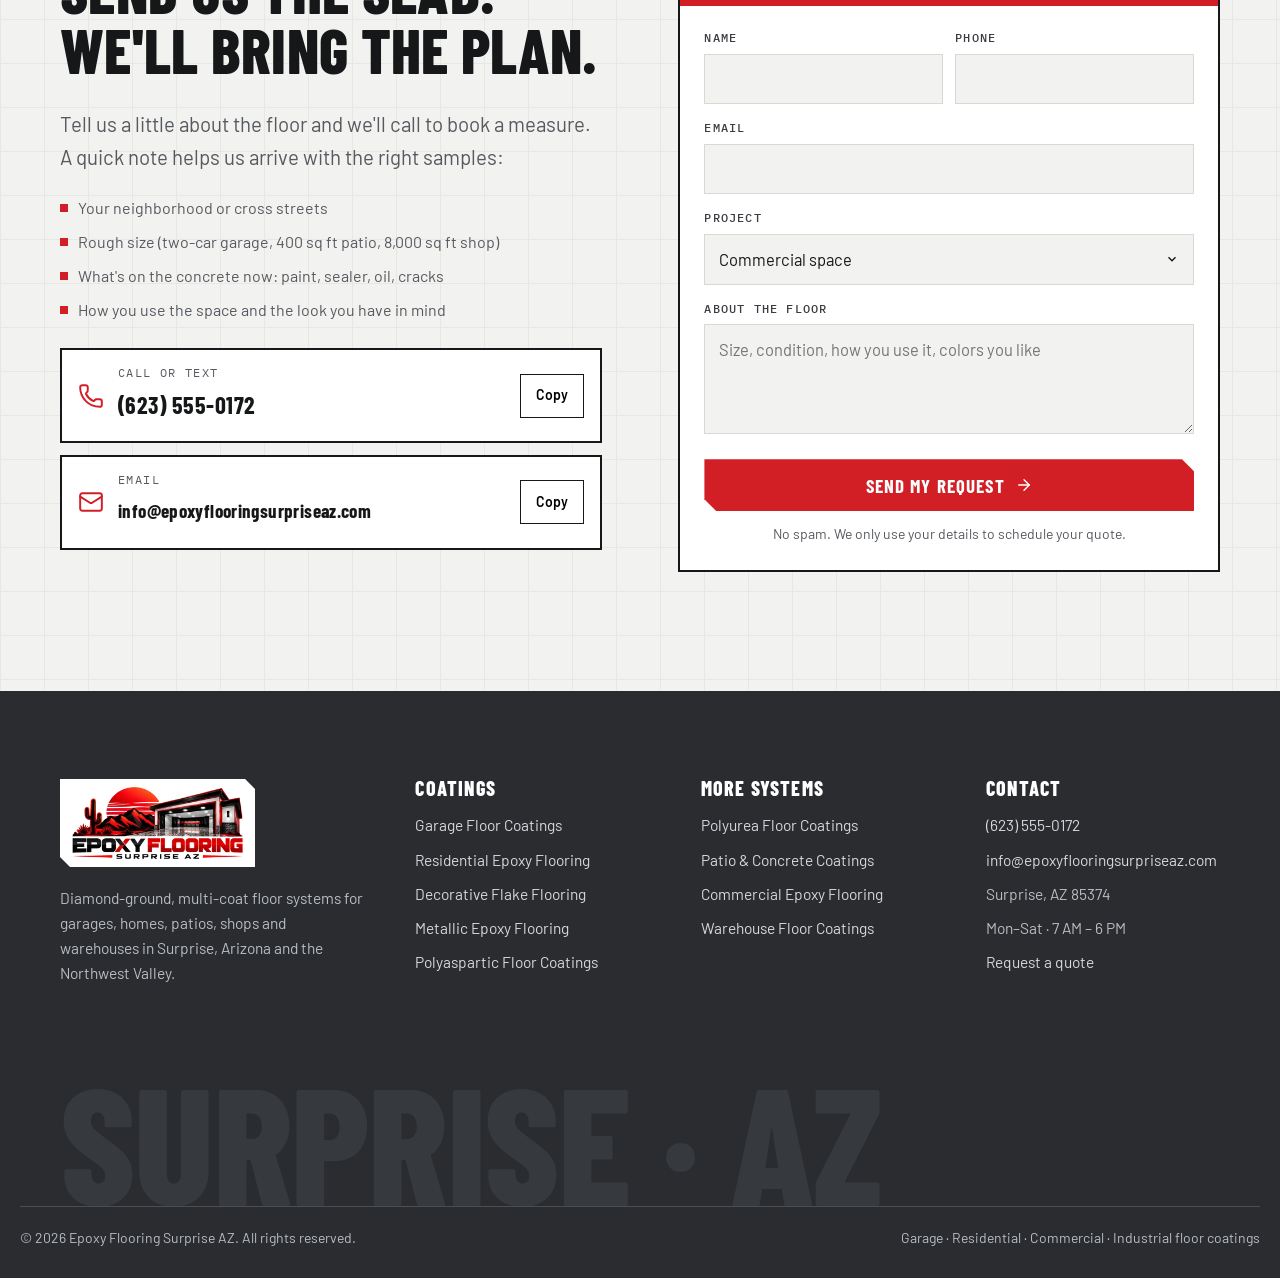
==== commit 20526ff9: "Add motion design Hero entrance sequence, caution-tape stripe, count-up stats, staggered reveals, pr" ====
--- a/commercial-epoxy-flooring/index.html
+++ b/commercial-epoxy-flooring/index.html
@@ -17,12 +17,12 @@
 <meta property="og:image:alt" content="Open office with a gray epoxy floor marked by red and yellow color-zone lines">
 <meta name="twitter:card" content="summary_large_image">
 <meta name="theme-color" content="#D21F26">
-<link rel="icon" href="/assets/favicon.ico" sizes="any">
-<link rel="icon" type="image/png" sizes="32x32" href="/assets/favicon-32.png">
-<link rel="apple-touch-icon" href="/assets/apple-touch-icon.png">
-<link rel="manifest" href="/site.webmanifest">
+<link rel="icon" href="/assets/favicon.ico?v=31e22e76" sizes="any">
+<link rel="icon" type="image/png" sizes="32x32" href="/assets/favicon-32.png?v=577931e2">
+<link rel="apple-touch-icon" href="/assets/apple-touch-icon.png?v=65c0d1e7">
+<link rel="manifest" href="/site.webmanifest?v=76a38743">
 <link rel="preconnect" href="https://fonts.googleapis.com"><link rel="preconnect" href="https://fonts.gstatic.com" crossorigin><link rel="stylesheet" href="https://fonts.googleapis.com/css2?family=Barlow+Condensed:wght@600;700;800&family=Barlow:wght@400;500;600;700&family=IBM+Plex+Mono:wght@500&display=swap">
-<link rel="stylesheet" href="/assets/site.css">
+<link rel="stylesheet" href="/assets/site.css?v=b87a10c4">
 <script type="application/ld+json">[{"@context": "https://schema.org", "@type": "Service", "name": "Commercial Epoxy Flooring in Surprise, AZ", "serviceType": "Commercial Epoxy Flooring", "url": "https://epoxyflooringsurpriseaz.com/commercial-epoxy-flooring/", "description": "Commercial epoxy flooring in Surprise, AZ for auto shops, showrooms, salons, gyms, clinics and offices. Durable, chemical-resistant floors installed around your business hours.", "image": "https://epoxyflooringsurpriseaz.com/assets/photos/commercial-epoxy-office-floor-surprise-az-1600.jpg", "provider": {"@type": "HomeAndConstructionBusiness", "name": "Epoxy Flooring Surprise AZ", "url": "https://epoxyflooringsurpriseaz.com/", "logo": "https://epoxyflooringsurpriseaz.com/assets/logo.png", "telephone": "(623) 555-0172", "address": {"@type": "PostalAddress", "addressLocality": "Surprise", "addressRegion": "AZ", "postalCode": "85374", "addressCountry": "US"}}, "areaServed": ["Surprise, AZ", "Sun City West, AZ", "Sun City, AZ", "El Mirage, AZ", "Youngtown, AZ", "Peoria, AZ", "Waddell, AZ", "Wittmann, AZ", "Glendale, AZ"]}, {"@context": "https://schema.org", "@type": "BreadcrumbList", "itemListElement": [{"@type": "ListItem", "position": 1, "name": "Home", "item": "https://epoxyflooringsurpriseaz.com/"}, {"@type": "ListItem", "position": 2, "name": "Services", "item": "https://epoxyflooringsurpriseaz.com/#services"}, {"@type": "ListItem", "position": 3, "name": "Commercial Epoxy Flooring", "item": "https://epoxyflooringsurpriseaz.com/commercial-epoxy-flooring/"}]}, {"@context": "https://schema.org", "@type": "FAQPage", "mainEntity": [{"@type": "Question", "name": "Can you work after hours?", "acceptedAnswer": {"@type": "Answer", "text": "Yes. Nights and weekends are common on commercial jobs, and we can phase larger spaces so part of the business stays open."}}, {"@type": "Question", "name": "Can you add our logo or brand colors?", "acceptedAnswer": {"@type": "Answer", "text": "Yes. Color zones can be built into the system, and logos can be applied under the clear coat so they don’t wear off."}}, {"@type": "Question", "name": "Is the floor slip-resistant?", "acceptedAnswer": {"@type": "Answer", "text": "We add texture where it’s needed, especially at entries, wash areas and anywhere the floor gets wet."}}, {"@type": "Question", "name": "Will it meet our health or industry requirements?", "acceptedAnswer": {"@type": "Answer", "text": "Seamless coated floors are common in clinics, labs and food-prep areas. Tell us your requirements and we’ll specify a system to match."}}, {"@type": "Question", "name": "How long will we be closed?", "acceptedAnswer": {"@type": "Answer", "text": "It depends on the size and the system. Fast-cure products and phased work can keep downtime to a day or a weekend."}}, {"@type": "Question", "name": "Can you coat over our existing floor?", "acceptedAnswer": {"@type": "Answer", "text": "We remove tile, VCT and failing coatings. A well-bonded existing coating can sometimes be prepped and recoated after testing."}}]}, {"@context": "https://schema.org", "@type": "ImageGallery", "name": "Commercial Epoxy Flooring photos", "url": "https://epoxyflooringsurpriseaz.com/", "associatedMedia": [{"@type": "ImageObject", "contentUrl": "https://epoxyflooringsurpriseaz.com/assets/photos/commercial-epoxy-office-floor-surprise-az-1600.jpg", "thumbnailUrl": "https://epoxyflooringsurpriseaz.com/assets/photos/commercial-epoxy-office-floor-surprise-az-800.jpg", "name": "Office with color zones", "description": "Open office with a gray epoxy floor marked by red and yellow color-zone lines", "encodingFormat": "image/jpeg", "width": 1600, "height": 1067}, {"@type": "ImageObject", "contentUrl": "https://epoxyflooringsurpriseaz.com/assets/photos/high-gloss-epoxy-auto-shop-surprise-az-1600.jpg", "thumbnailUrl": "https://epoxyflooringsurpriseaz.com/assets/photos/high-gloss-epoxy-auto-shop-surprise-az-800.jpg", "name": "Auto shop gloss", "description": "High-gloss light gray epoxy floor in an auto service shop with blue lifts", "encodingFormat": "image/jpeg", "width": 1600, "height": 1067}, {"@type": "ImageObject", "contentUrl": "https://epoxyflooringsurpriseaz.com/assets/photos/hangar-epoxy-floor-coating-surprise-az-1600.jpg", "thumbnailUrl": "https://epoxyflooringsurpriseaz.com/assets/photos/hangar-epoxy-floor-coating-surprise-az-800.jpg", "name": "Hangar gloss", "description": "Glossy blue epoxy floor in a bright aircraft hangar with small planes parked", "encodingFormat": "image/jpeg", "width": 1600, "height": 1067}, {"@type": "ImageObject", "contentUrl": "https://epoxyflooringsurpriseaz.com/assets/photos/floor-safety-striping-epoxy-surprise-az-1600.jpg", "thumbnailUrl": "https://epoxyflooringsurpriseaz.com/assets/photos/floor-safety-striping-epoxy-surprise-az-800.jpg", "name": "Yellow and blue striping", "description": "Coated parking deck with yellow lane striping and blue parking bays", "encodingFormat": "image/jpeg", "width": 1600, "height": 1112}, {"@type": "ImageObject", "contentUrl": "https://epoxyflooringsurpriseaz.com/assets/photos/floor-coating-squeegee-reflection-surprise-az-1600.jpg", "thumbnailUrl": "https://epoxyflooringsurpriseaz.com/assets/photos/floor-coating-squeegee-reflection-surprise-az-800.jpg", "name": "Wet-coat reflection", "description": "Wet floor coating reflecting the legs of an installer spreading it", "encodingFormat": "image/jpeg", "width": 1600, "height": 1068}, {"@type": "ImageObject", "contentUrl": "https://epoxyflooringsurpriseaz.com/assets/photos/residential-epoxy-floor-interior-surprise-az-1600.jpg", "thumbnailUrl": "https://epoxyflooringsurpriseaz.com/assets/photos/residential-epoxy-floor-interior-surprise-az-800.jpg", "name": "Gray gloss interior", "description": "Large interior room with a reflective gray epoxy floor and skylights", "encodingFormat": "image/jpeg", "width": 1600, "height": 1067}]}]</script>
 </head>
 <body>
@@ -32,8 +32,8 @@
   <span class="tb-hide"><svg class="ico" viewBox="0 0 24 24" aria-hidden="true"><circle cx="12" cy="12" r="10"/> <path d="M12 6v6l4 2"/></svg>Mon–Sat · 7:00 AM – 6:00 PM</span>
   <span><svg class="ico" viewBox="0 0 24 24" aria-hidden="true"><path d="M13.832 16.568a1 1 0 0 0 1.213-.303l.355-.465A2 2 0 0 1 17 15h3a2 2 0 0 1 2 2v3a2 2 0 0 1-2 2A18 18 0 0 1 2 4a2 2 0 0 1 2-2h3a2 2 0 0 1 2 2v3a2 2 0 0 1-.8 1.6l-.468.351a1 1 0 0 0-.292 1.233 14 14 0 0 0 6.392 6.384"/></svg><a href="tel:+16235550172">(623) 555-0172</a></span>
 </div></div>
-<header class="nav" id="nav"><div class="wrap">
-  <a class="brand" href="/" aria-label="Epoxy Flooring Surprise AZ home"><picture><source type="image/webp" srcset="/assets/logo.webp"><img src="/assets/logo.png" width="304" height="128" alt="Epoxy Flooring Surprise AZ logo"></picture></a>
+<header class="nav" id="nav"><div class="progress" aria-hidden="true"><span id="progress"></span></div><div class="wrap">
+  <a class="brand" href="/" aria-label="Epoxy Flooring Surprise AZ home"><picture><source type="image/webp" srcset="/assets/logo.webp?v=64df527d"><img src="/assets/logo.png?v=4b8cae17" width="304" height="128" alt="Epoxy Flooring Surprise AZ logo"></picture></a>
   <nav aria-label="Main">
     <ul class="menu">
       <li><a href="/">Home</a></li>
@@ -52,7 +52,7 @@
   </div>
 </div></header>
 <nav class="mmenu" id="mmenu" aria-label="Mobile menu" aria-hidden="true">
-  <div class="mmenu-head"><a class="brand brand-plate" href="/" aria-label="Epoxy Flooring Surprise AZ home"><picture><source type="image/webp" srcset="/assets/logo.webp"><img src="/assets/logo.png" width="304" height="128" alt="Epoxy Flooring Surprise AZ logo"></picture></a><button class="mmenu-close" id="mclose" type="button" aria-label="Close menu"><svg class="ico" viewBox="0 0 24 24" aria-hidden="true"><path d="M18 6 6 18"/> <path d="m6 6 12 12"/></svg></button></div>
+  <div class="mmenu-head"><a class="brand brand-plate" href="/" aria-label="Epoxy Flooring Surprise AZ home"><picture><source type="image/webp" srcset="/assets/logo.webp?v=64df527d"><img src="/assets/logo.png?v=4b8cae17" width="304" height="128" alt="Epoxy Flooring Surprise AZ logo"></picture></a><button class="mmenu-close" id="mclose" type="button" aria-label="Close menu"><svg class="ico" viewBox="0 0 24 24" aria-hidden="true"><path d="M18 6 6 18"/> <path d="m6 6 12 12"/></svg></button></div>
   <a href="/">Home</a>
   <p class="mlabel">Services</p>
   <div class="msub"><a href="/garage-floor-coatings/">Garage Floor Coatings</a><a href="/residential-epoxy-flooring/">Residential Epoxy Flooring</a><a href="/decorative-flake-flooring/">Decorative Flake Flooring</a><a href="/metallic-epoxy-flooring/">Metallic Epoxy Flooring</a><a href="/polyaspartic-floor-coatings/">Polyaspartic Floor Coatings</a><a href="/polyurea-floor-coatings/">Polyurea Floor Coatings</a><a href="/patio-concrete-coatings/">Patio & Concrete Coatings</a><a href="/commercial-epoxy-flooring/">Commercial Epoxy Flooring</a><a href="/warehouse-floor-coatings/">Warehouse Floor Coatings</a></div>
@@ -147,7 +147,7 @@
 <footer>
   <div class="wrap">
     <div class="foot">
-      <div><a class="brand brand-plate" href="/" aria-label="Epoxy Flooring Surprise AZ home"><picture><source type="image/webp" srcset="/assets/logo.webp"><img src="/assets/logo.png" width="304" height="128" alt="Epoxy Flooring Surprise AZ logo"></picture></a><p>Diamond-ground, multi-coat floor systems for garages, homes, patios, shops and warehouses in Surprise, Arizona and the Northwest Valley.</p></div>
+      <div><a class="brand brand-plate" href="/" aria-label="Epoxy Flooring Surprise AZ home"><picture><source type="image/webp" srcset="/assets/logo.webp?v=64df527d"><img src="/assets/logo.png?v=4b8cae17" width="304" height="128" alt="Epoxy Flooring Surprise AZ logo"></picture></a><p>Diamond-ground, multi-coat floor systems for garages, homes, patios, shops and warehouses in Surprise, Arizona and the Northwest Valley.</p></div>
       <div><h4>Coatings</h4><ul><li><a href="/garage-floor-coatings/">Garage Floor Coatings</a></li><li><a href="/residential-epoxy-flooring/">Residential Epoxy Flooring</a></li><li><a href="/decorative-flake-flooring/">Decorative Flake Flooring</a></li><li><a href="/metallic-epoxy-flooring/">Metallic Epoxy Flooring</a></li><li><a href="/polyaspartic-floor-coatings/">Polyaspartic Floor Coatings</a></li></ul></div>
       <div><h4>More systems</h4><ul><li><a href="/polyurea-floor-coatings/">Polyurea Floor Coatings</a></li><li><a href="/patio-concrete-coatings/">Patio & Concrete Coatings</a></li><li><a href="/commercial-epoxy-flooring/">Commercial Epoxy Flooring</a></li><li><a href="/warehouse-floor-coatings/">Warehouse Floor Coatings</a></li></ul></div>
       <div><h4>Contact</h4><ul>
@@ -163,6 +163,6 @@
   <div class="wrap foot-base"><span>© <span id="yr">2026</span> Epoxy Flooring Surprise AZ. All rights reserved.</span><span>Garage · Residential · Commercial · Industrial floor coatings</span></div>
 </footer>
 <div class="callbar"><a href="tel:+16235550172"><svg class="ico" viewBox="0 0 24 24" aria-hidden="true"><path d="M13.832 16.568a1 1 0 0 0 1.213-.303l.355-.465A2 2 0 0 1 17 15h3a2 2 0 0 1 2 2v3a2 2 0 0 1-2 2A18 18 0 0 1 2 4a2 2 0 0 1 2-2h3a2 2 0 0 1 2 2v3a2 2 0 0 1-.8 1.6l-.468.351a1 1 0 0 0-.292 1.233 14 14 0 0 0 6.392 6.384"/></svg>Call</a><a href="#estimate">Free Quote</a></div>
-<script src="/assets/site.js" defer></script>
+<script src="/assets/site.js?v=17e28ea5" defer></script>
 </body>
 </html>
--- a/assets/site.css
+++ b/assets/site.css
@@ -29,7 +29,7 @@
   --black:#151719;
   --red-hover:#A8141B;
   --red-bright:#FF3B42;
-  color-scheme:light dark;
+  color-scheme:light;
 }
 *,*::before,*::after{box-sizing:border-box}
 html{scroll-behavior:smooth;-webkit-text-size-adjust:100%}
@@ -515,21 +515,6 @@
 @media (max-width:980px){.trust ul{grid-template-columns:1fr 1fr}.trust li:nth-child(2){border-right:0}.trust li:nth-child(-n+2){border-bottom:1px solid var(--line)}}
 @media (max-width:640px){.trust li{padding:16px 10px 16px 0}.trust b{font-size:17px}.trust small{font-size:14px}}
 
-/* ---------- dark mode (UI/UX Pro Max: support dark mode, test both) ---------- */
-@media (prefers-color-scheme:dark){
-  :root{
-    --surface:#121316;--white:#121316;--concrete:#1B1D20;--concrete-2:#24272B;
-    --ink:#ECEDEF;--on-ink:#121316;--muted:#A9AEB4;--steel:#C9CDD2;
-    --line:#33373C;--red-dark:#FF7A7F;--red-tint:#3A1517;--char:#23252A;
-  }
-  img{filter:none}
-  .field select{background-image:url("data:image/svg+xml,%3Csvg xmlns='http://www.w3.org/2000/svg' width='14' height='14' viewBox='0 0 24 24' fill='none' stroke='%23ECEDEF' stroke-width='2.4'%3E%3Cpath d='m6 9 6 6 6-6'/%3E%3C/svg%3E")}
-  .hero .formcard{box-shadow:0 0 0 1px var(--line)}
-  .dd{box-shadow:10px 10px 0 var(--red)}
-  .gal button{background:var(--concrete)}
-  .field.ok input,.field.ok select{border-color:#4CB07A}
-}
-
 /* logo */
 .brand picture{display:block}
 .brand img{height:70px;width:auto}
@@ -539,10 +524,71 @@
 footer .brand-plate{margin-bottom:18px;display:inline-flex}
 footer .brand-plate img{height:72px}
 .mmenu .brand-plate img{height:48px}
-@media (prefers-color-scheme:dark){.nav .brand{background:#fff;padding:6px 10px;clip-path:polygon(0 0,calc(100% - 10px) 0,100% 10px,100% 100%,10px 100%,0 calc(100% - 10px))}.nav .brand img{height:56px}}
 @media (max-width:640px){.brand img{height:52px}.nav .wrap{min-height:72px}}
 
 /* red text and icons on graphite sections: brighter red keeps >= 3:1 (large text / UI graphics) */
 .hero h1 em,.step::before{color:var(--red-bright)}
 .hero .ico,.topbar .ico,.dark .ico,.callout .ico,.area-list .ico{color:var(--red-bright)}
 .btn .ico,.hero .btn .ico,.dark .btn .ico{color:inherit}
+
+/* =========================================================
+   Motion design
+   UI/UX Pro Max: transform/opacity only, 150-300ms micro-interactions,
+   ease-out on enter, everything gated behind prefers-reduced-motion.
+   ========================================================= */
+.progress{position:absolute;left:0;right:0;bottom:-2px;height:3px;pointer-events:none}
+.progress span{display:block;height:100%;background:var(--red);transform-origin:0 50%;transform:scaleX(0)}
+.ticker{background:var(--red);color:#fff;overflow:hidden;border-top:2px solid var(--ink);border-bottom:2px solid var(--ink);padding:0}
+.ticker-track{display:flex;align-items:center;width:max-content;gap:28px;padding:16px 0}
+.ticker span{font-family:var(--display);font-weight:800;font-size:clamp(22px,2.6vw,32px);text-transform:uppercase;letter-spacing:.04em;white-space:nowrap}
+.ticker i{width:12px;height:12px;background:#fff;transform:rotate(45deg);flex:none}
+.btn{position:relative;overflow:hidden;isolation:isolate}
+.btn::after{content:"";position:absolute;inset:0;z-index:-1;background:linear-gradient(105deg,transparent 30%,rgba(255,255,255,.28) 50%,transparent 70%);transform:translateX(-120%)}
+.svc-img img,.related .svc-img img{transition:transform .5s var(--ease)}
+.svc:hover .svc-img img{transform:scale(1.05)}
+.steps{position:relative}
+.steps::after{content:"";position:absolute;left:0;right:0;top:-2px;height:2px;background:var(--red);transform-origin:0 50%;transform:scaleX(0)}
+
+@media (prefers-reduced-motion:no-preference){
+  /* hero entrance */
+  @keyframes rise{from{opacity:0;transform:translateY(26px)}to{opacity:1;transform:none}}
+  @keyframes wipe{from{clip-path:inset(0 100% 0 0)}to{clip-path:inset(0 0 0 0)}}
+  @keyframes slideIn{from{opacity:0;transform:translateX(36px)}to{opacity:1;transform:none}}
+  @keyframes pushIn{from{transform:scale(1.1)}to{transform:scale(1)}}
+  @keyframes tape{to{background-position:56px 0}}
+  .hero-bg img{animation:pushIn 2.2s var(--ease) both}
+  .hero .tag,.hero .crumbs{animation:rise .6s var(--ease) .05s both}
+  .hero h1{animation:rise .7s var(--ease) .12s both}
+  .hero h1 em{animation:wipe .75s cubic-bezier(.7,0,.2,1) .55s both}
+  .hero .lede{animation:rise .6s var(--ease) .35s both}
+  .hero .chips{animation:rise .6s var(--ease) .45s both}
+  .hero-actions{animation:rise .6s var(--ease) .55s both}
+  .hero-meta{animation:rise .6s var(--ease) .65s both}
+  .hero .formcard{animation:slideIn .8s var(--ease) .3s both}
+  .hero::after{animation:tape 2.4s linear infinite}
+
+  /* ticker */
+  @keyframes marquee{to{transform:translateX(-50%)}}
+  .ticker-track{animation:marquee 38s linear infinite}
+  .ticker:hover .ticker-track{animation-play-state:paused}
+
+  /* button gloss sweep */
+  .btn:hover::after{transform:translateX(120%);transition:transform .6s var(--ease)}
+
+  /* staggered reveals */
+  .stagger>*{opacity:0;transform:translateY(22px);transition:opacity .55s var(--ease),transform .55s var(--ease);transition-delay:calc(var(--i,0) * 70ms)}
+  .stagger.in>*{opacity:1;transform:none}
+
+  /* process timeline */
+  .steps::after{transition:transform 1.4s cubic-bezier(.6,0,.2,1) .1s}
+  .steps.in::after{transform:scaleX(1)}
+  .steps.in .step::after{animation:pop .35s var(--ease) both;animation-delay:calc(var(--i,0) * 180ms + .2s)}
+  @keyframes pop{0%{transform:scale(0)}70%{transform:scale(1.35)}100%{transform:scale(1)}}
+
+  /* small UI motion */
+  .faq-list details[open] .a{animation:rise .3s var(--ease) both}
+  .picker-out.swap h3,.picker-out.swap #pkD,.picker-out.swap dl{animation:rise .3s var(--ease) both}
+  .tag::before{transition:transform .3s var(--ease)}
+  .rv.in .tag::before,.sec-head.in .tag::before{animation:spinIn .5s var(--ease) both}
+  @keyframes spinIn{from{transform:rotate(-90deg) scale(0)}to{transform:none}}
+}
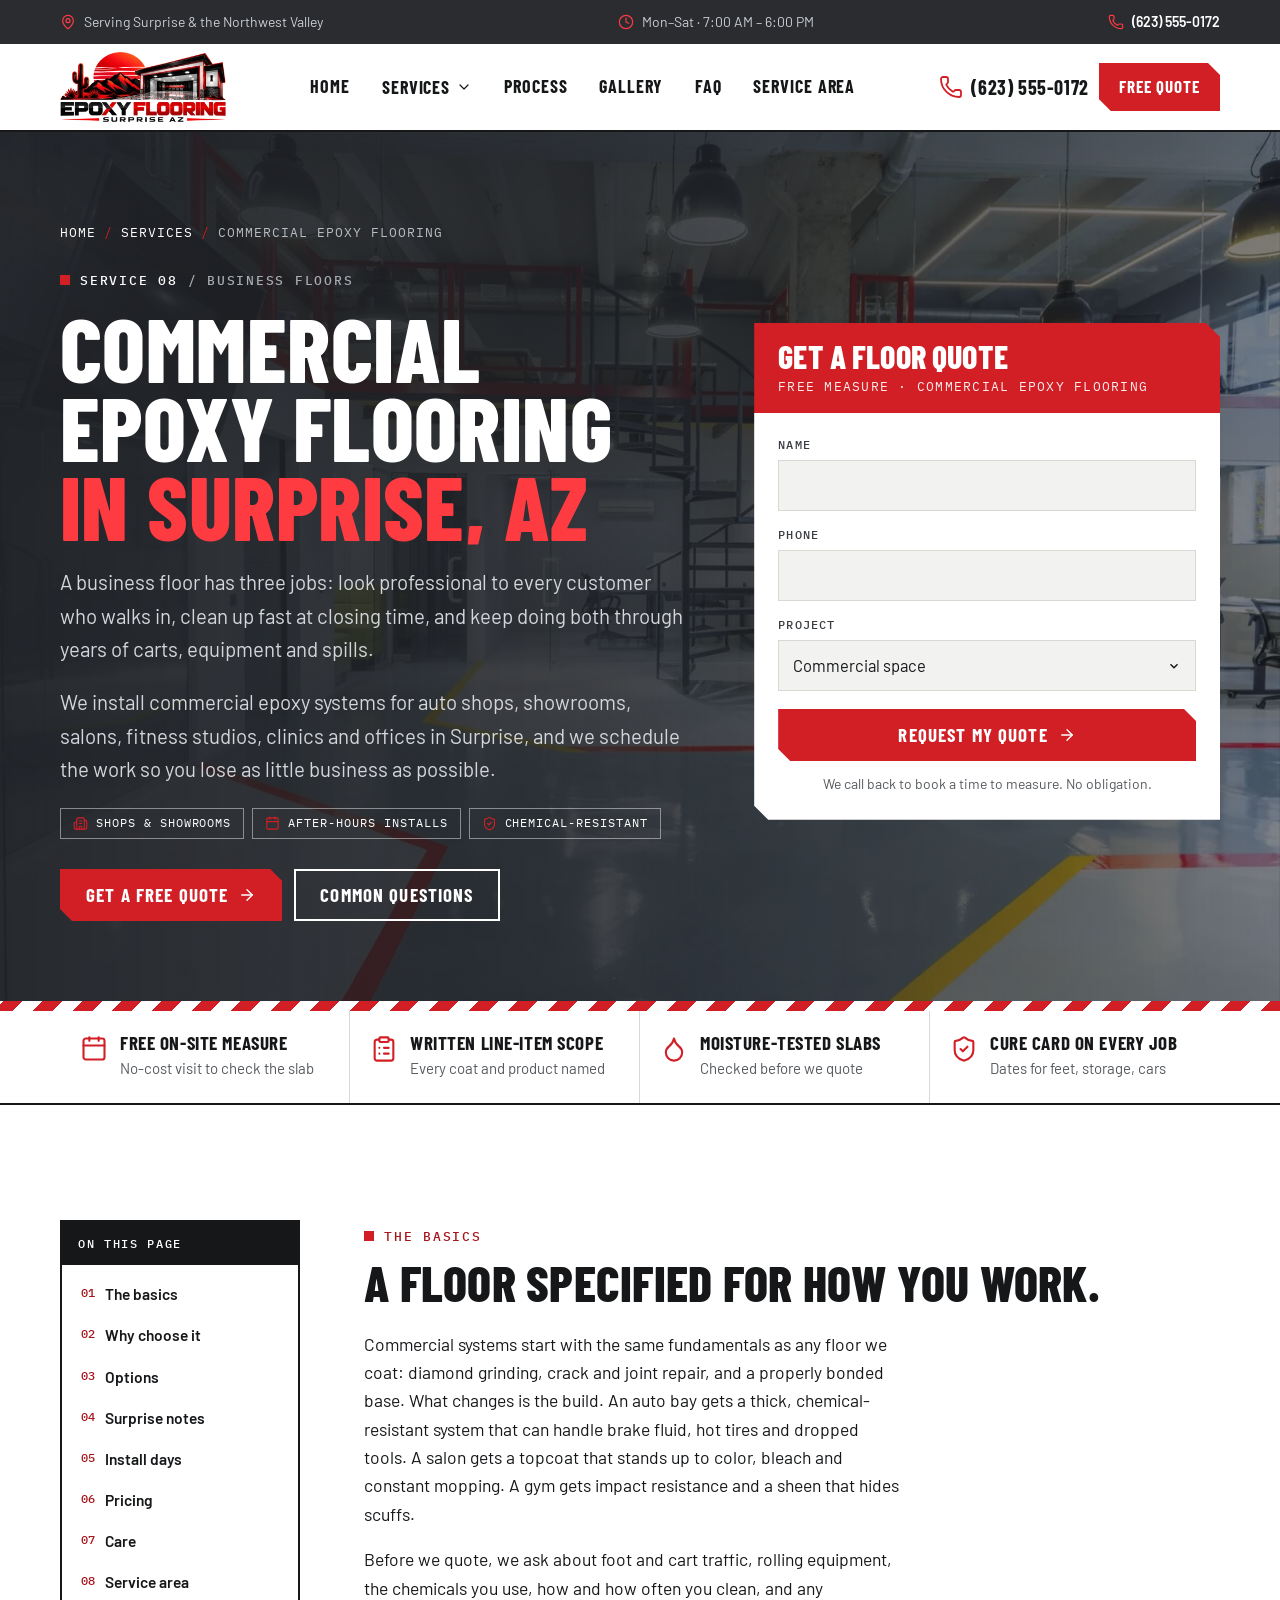
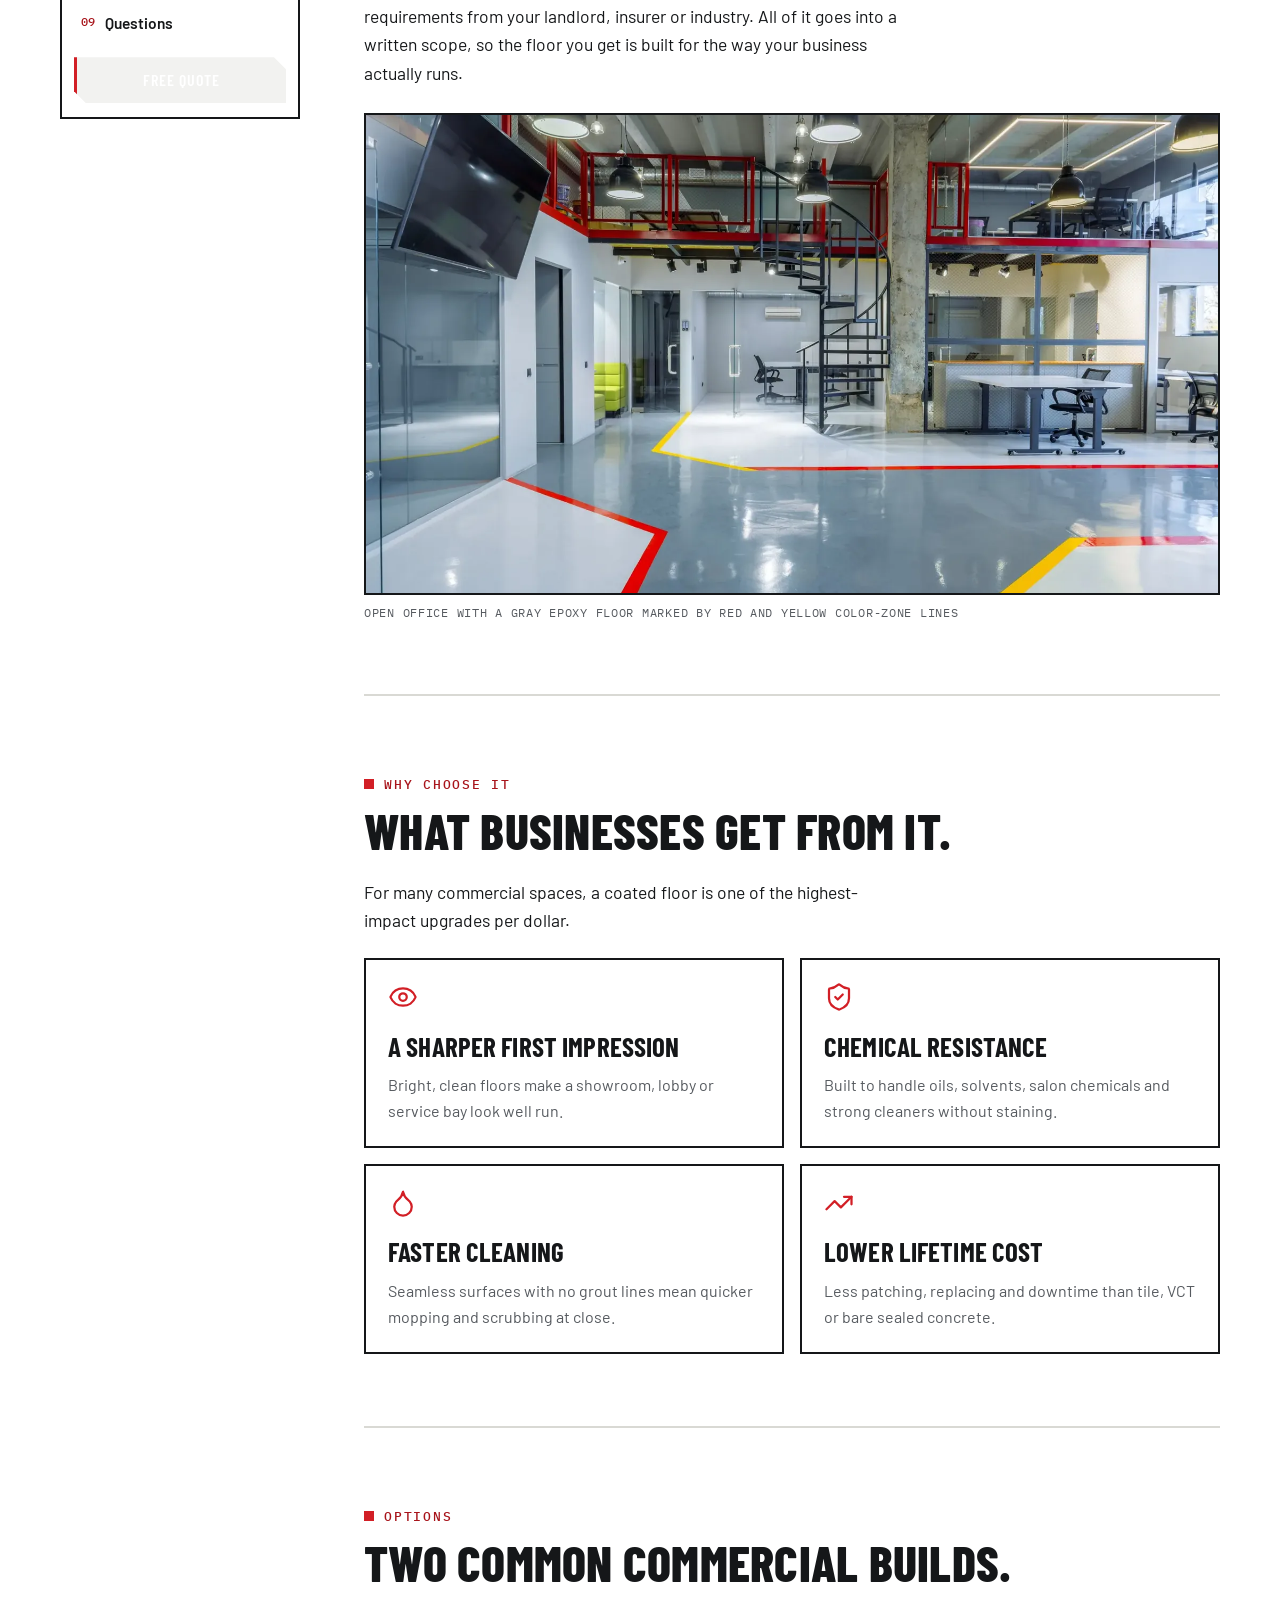
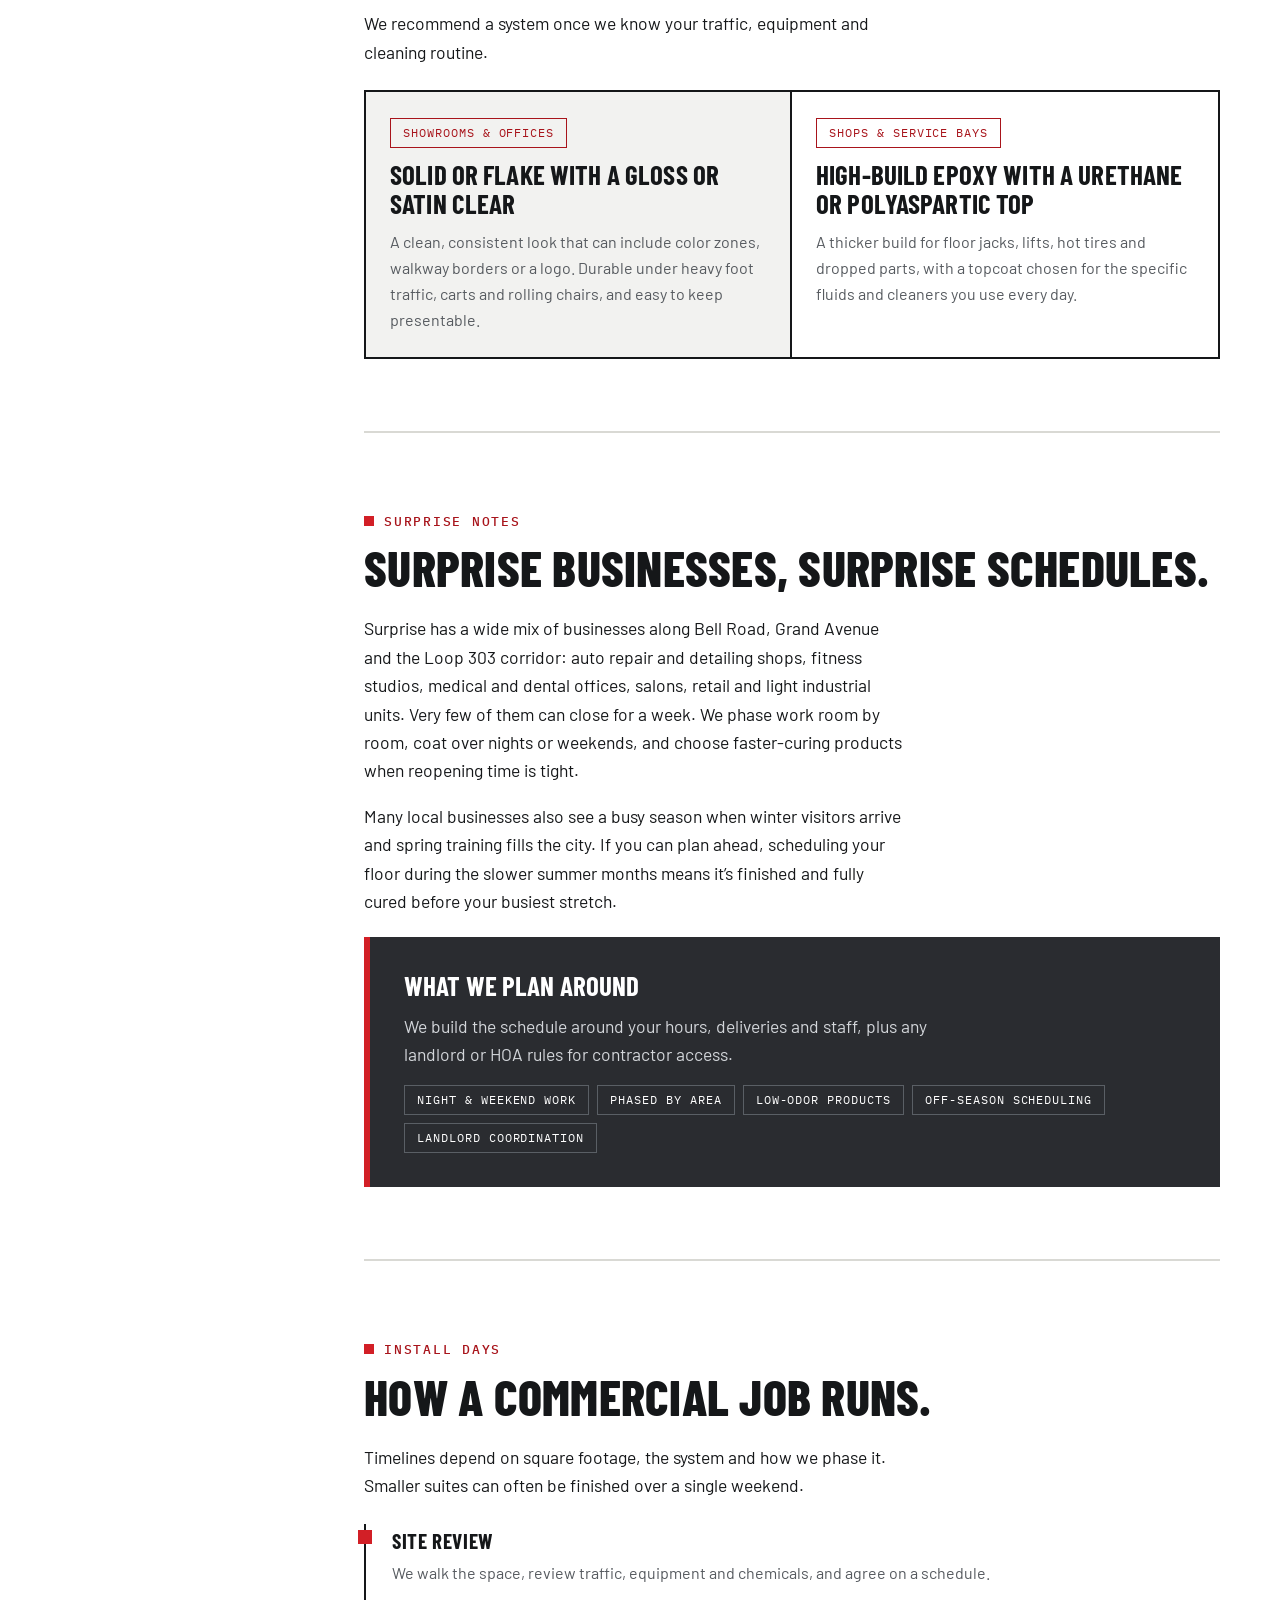
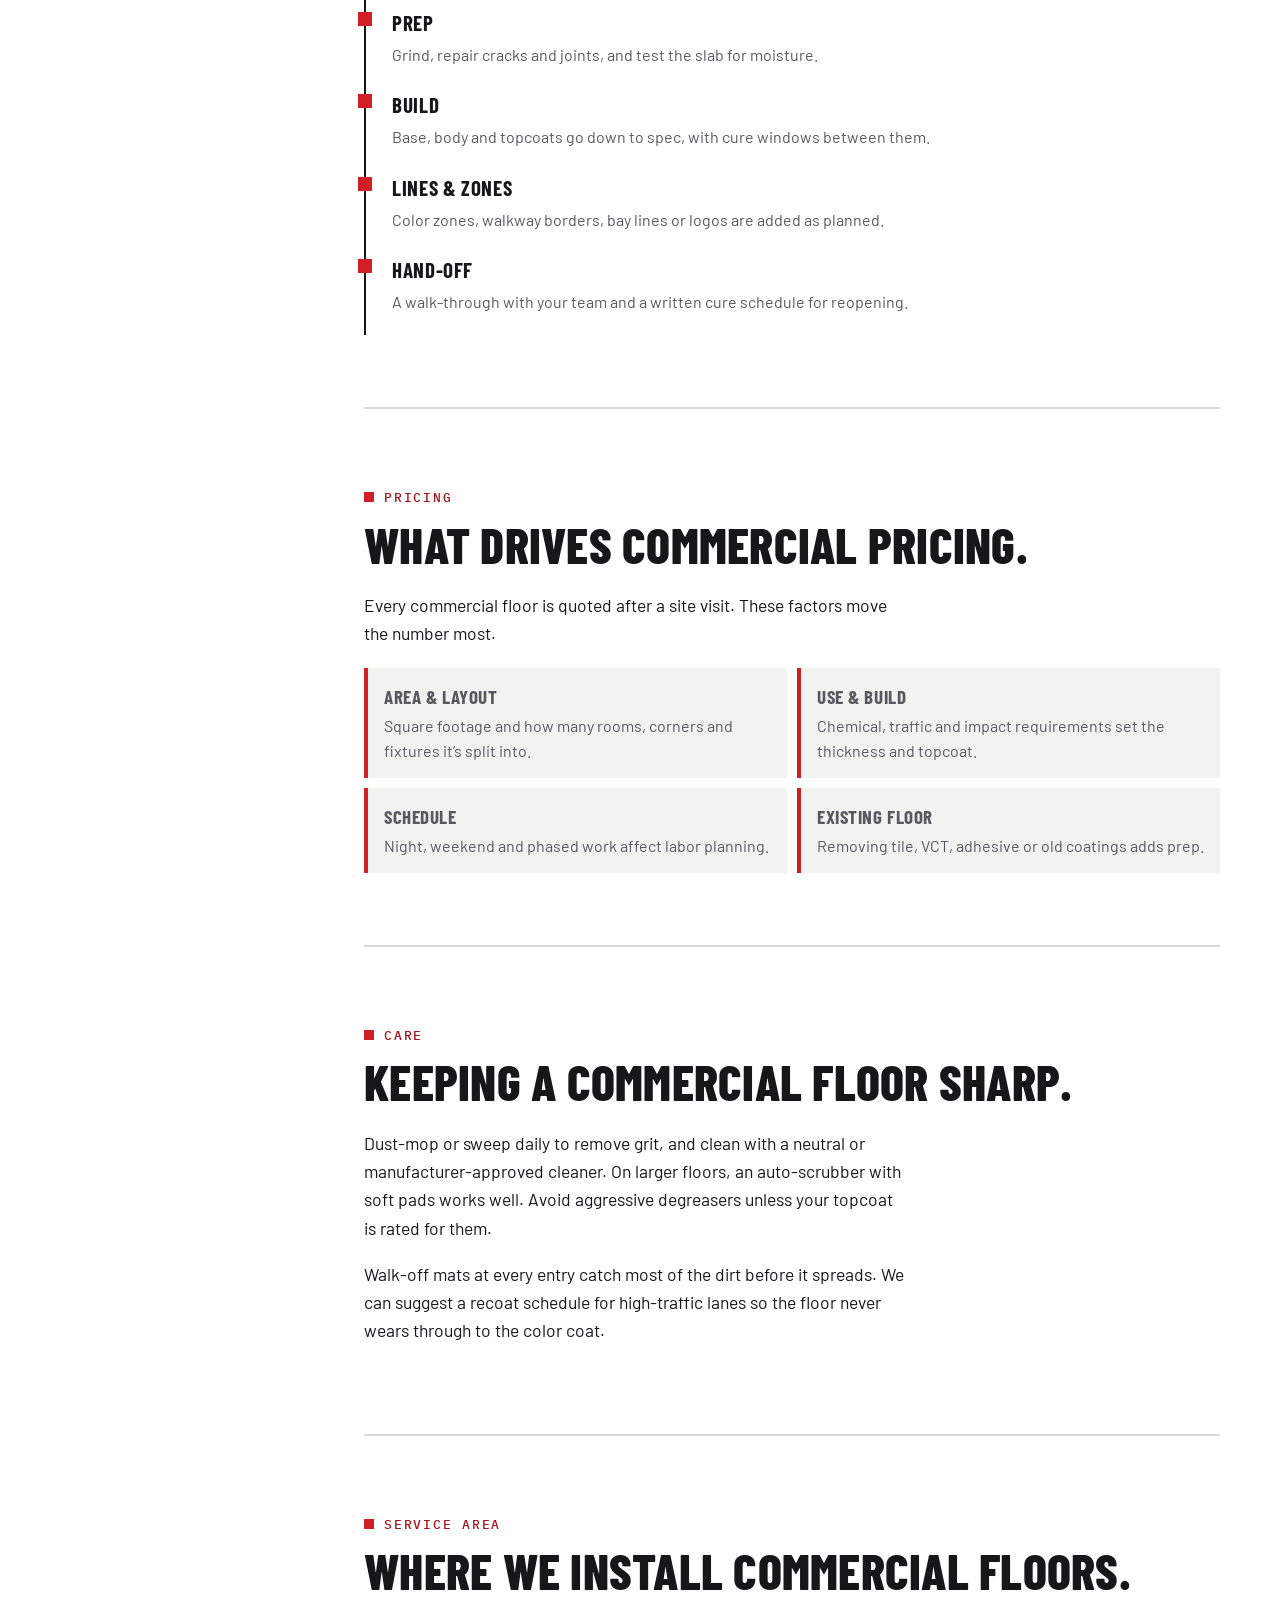
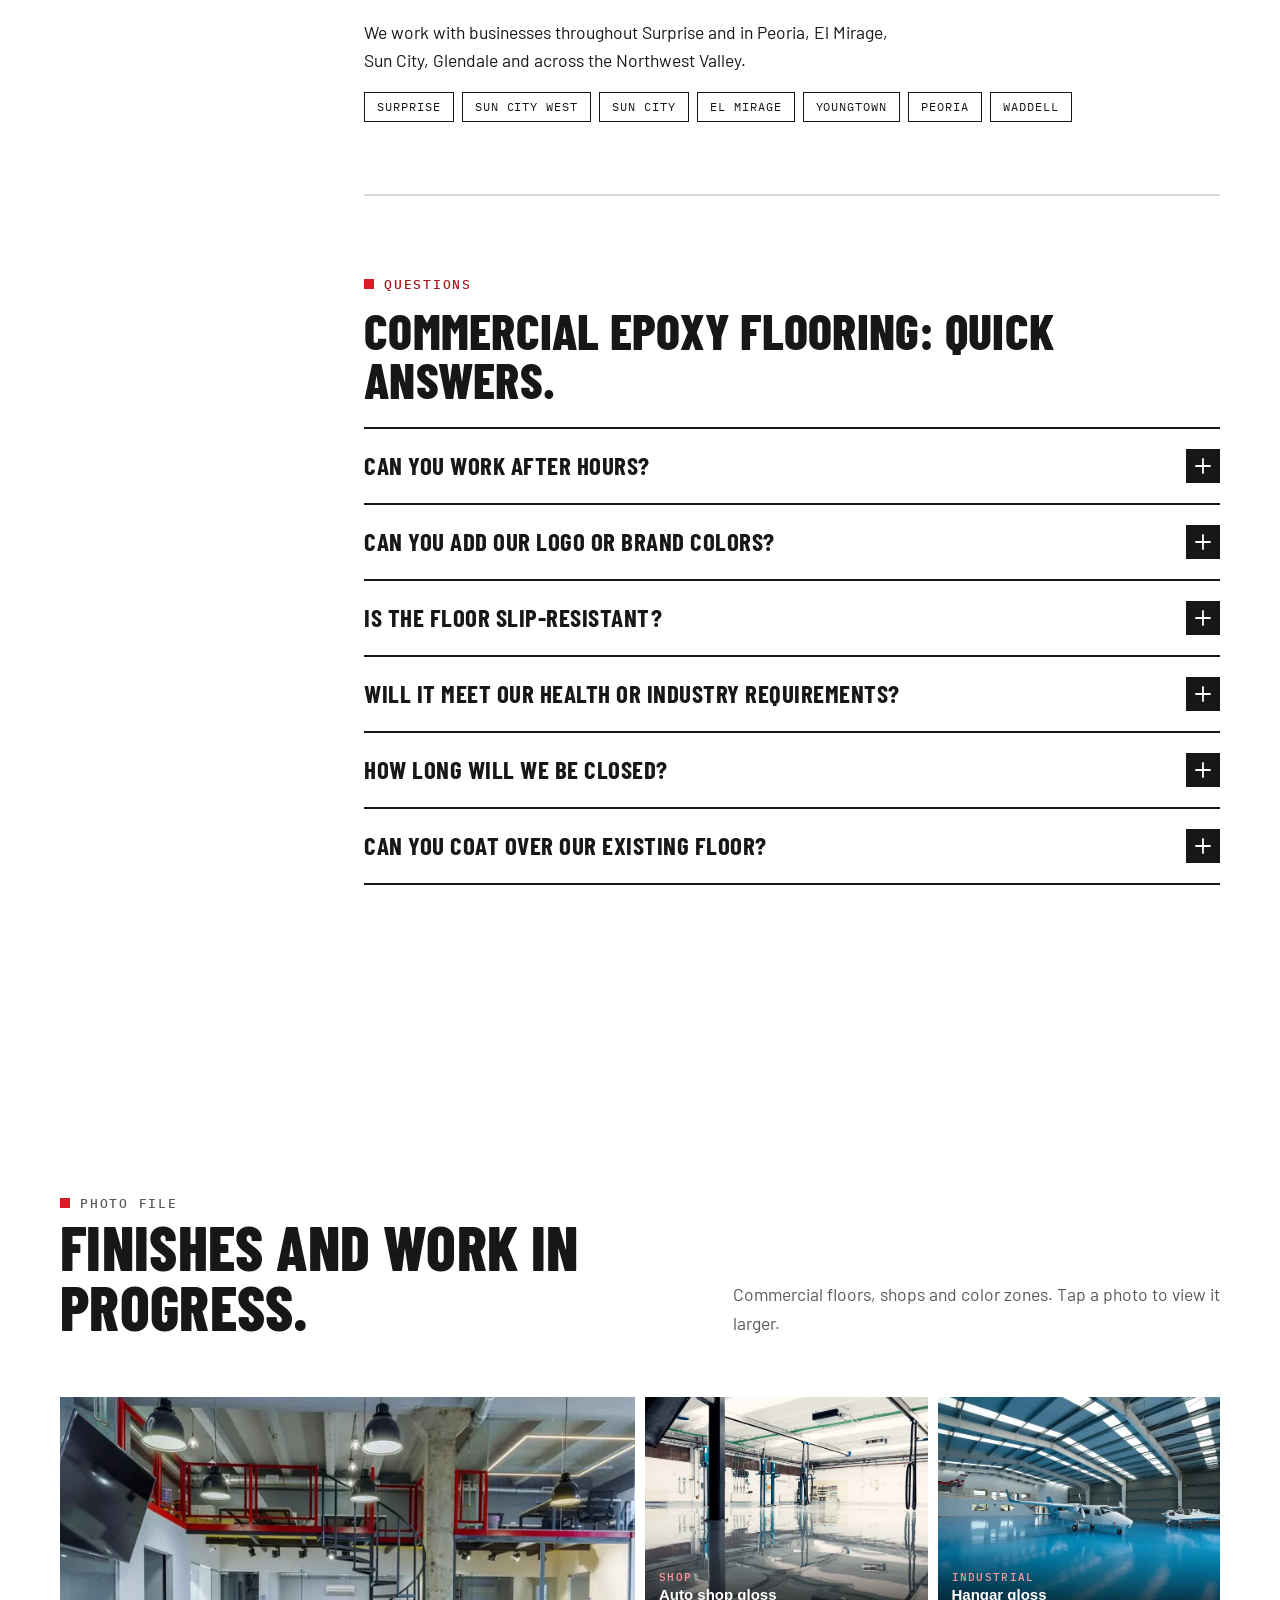
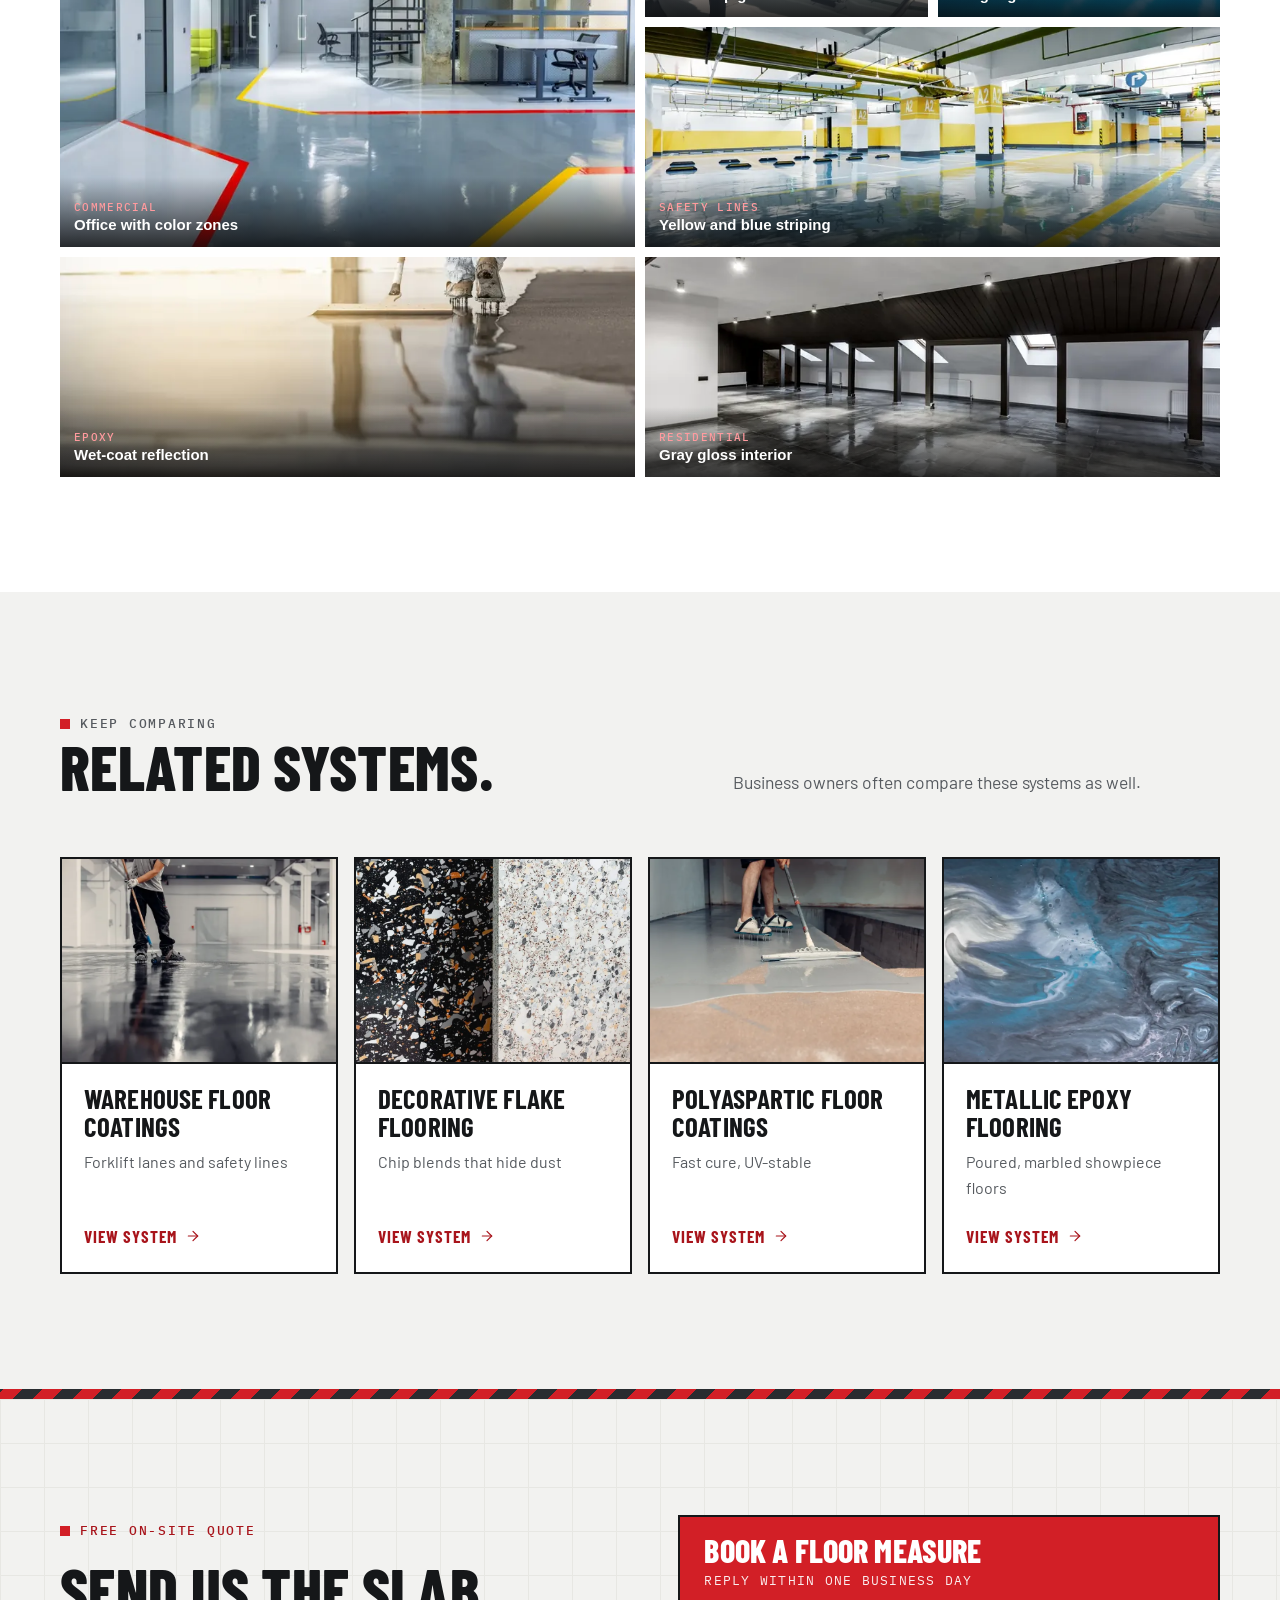
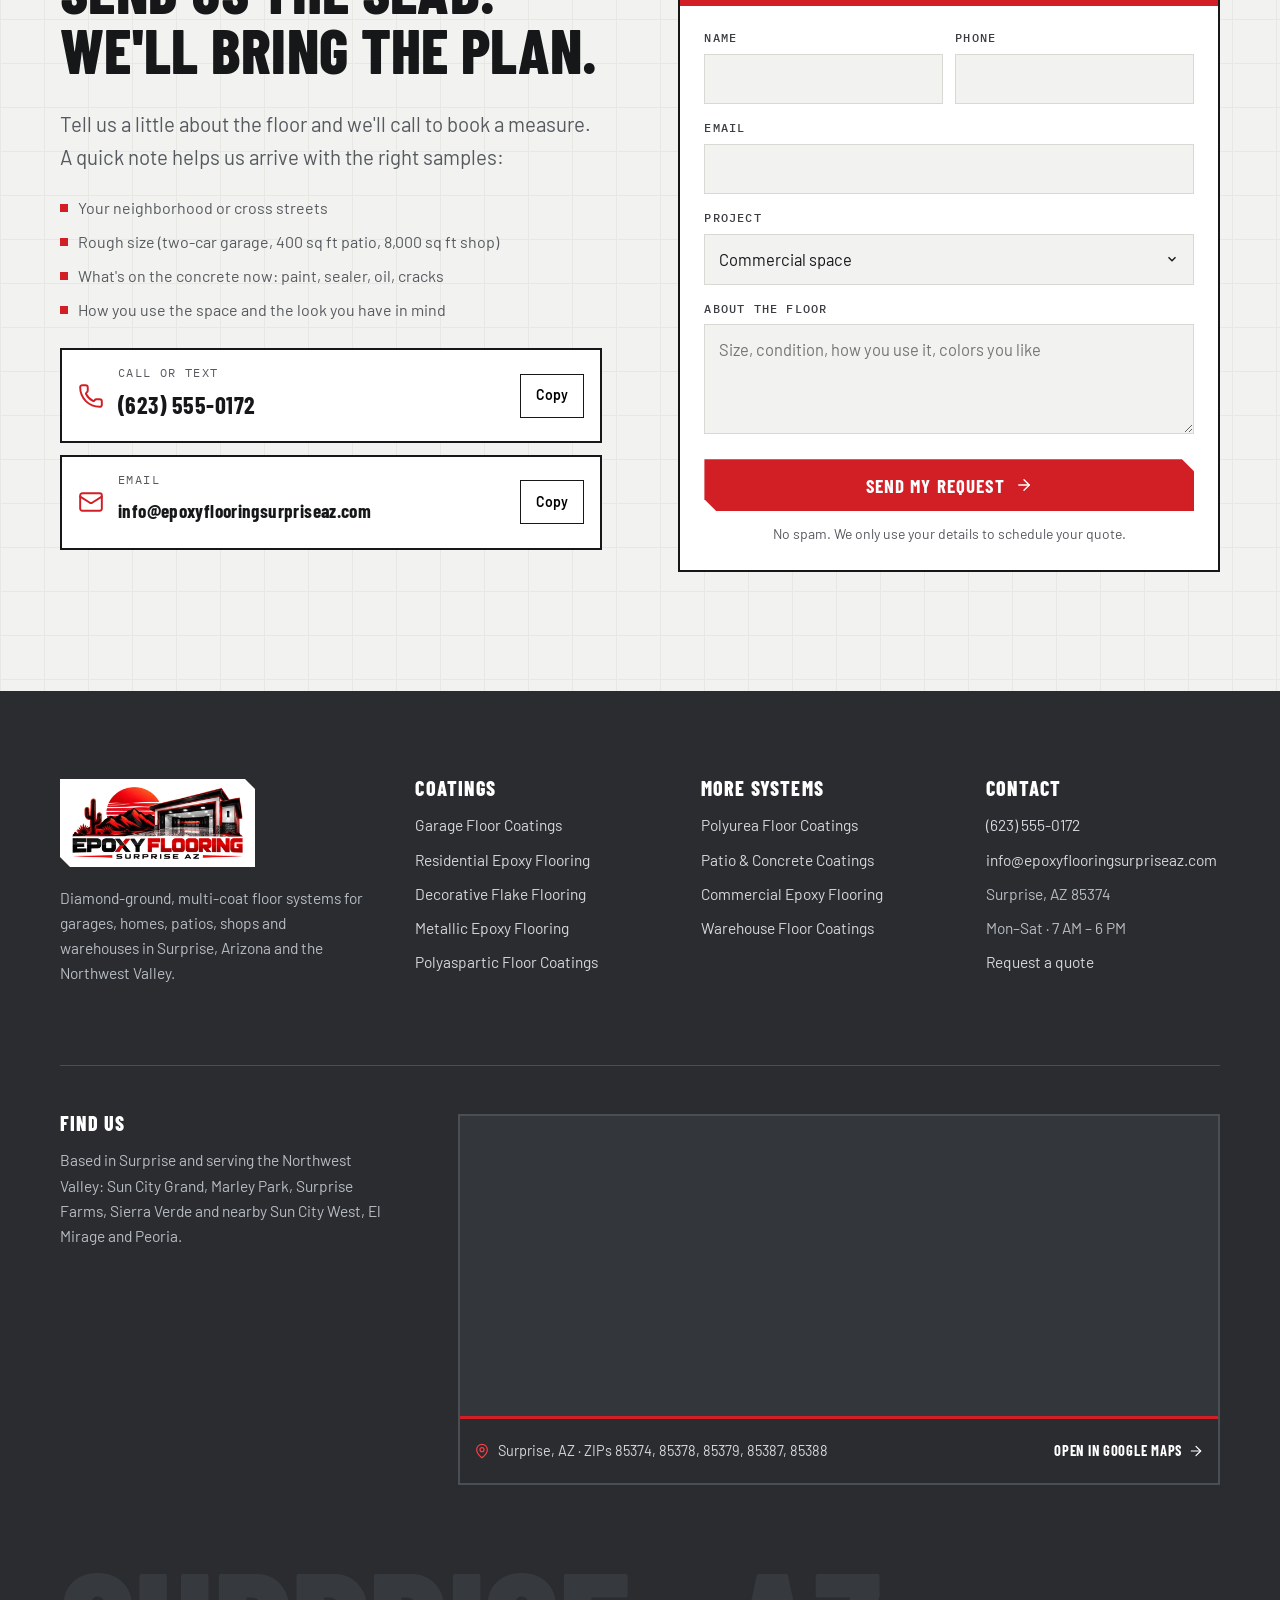
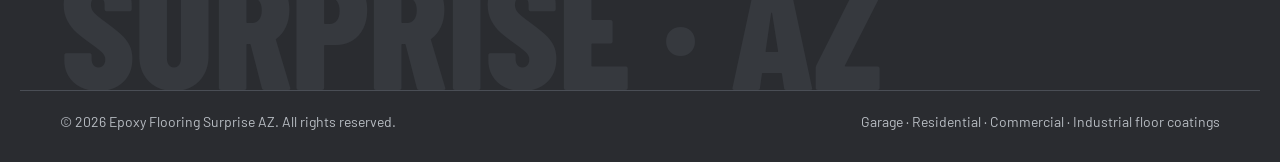
==== commit f7a2ac80: "Add Google Map of Surprise, AZ to the footer Lazy-loaded embed with an Open in Google Maps link on e" ====
--- a/commercial-epoxy-flooring/index.html
+++ b/commercial-epoxy-flooring/index.html
@@ -22,7 +22,7 @@
 <link rel="apple-touch-icon" href="/assets/apple-touch-icon.png?v=65c0d1e7">
 <link rel="manifest" href="/site.webmanifest?v=76a38743">
 <link rel="preconnect" href="https://fonts.googleapis.com"><link rel="preconnect" href="https://fonts.gstatic.com" crossorigin><link rel="stylesheet" href="https://fonts.googleapis.com/css2?family=Barlow+Condensed:wght@600;700;800&family=Barlow:wght@400;500;600;700&family=IBM+Plex+Mono:wght@500&display=swap">
-<link rel="stylesheet" href="/assets/site.css?v=b87a10c4">
+<link rel="stylesheet" href="/assets/site.css?v=e7971c51">
 <script type="application/ld+json">[{"@context": "https://schema.org", "@type": "Service", "name": "Commercial Epoxy Flooring in Surprise, AZ", "serviceType": "Commercial Epoxy Flooring", "url": "https://epoxyflooringsurpriseaz.com/commercial-epoxy-flooring/", "description": "Commercial epoxy flooring in Surprise, AZ for auto shops, showrooms, salons, gyms, clinics and offices. Durable, chemical-resistant floors installed around your business hours.", "image": "https://epoxyflooringsurpriseaz.com/assets/photos/commercial-epoxy-office-floor-surprise-az-1600.jpg", "provider": {"@type": "HomeAndConstructionBusiness", "name": "Epoxy Flooring Surprise AZ", "url": "https://epoxyflooringsurpriseaz.com/", "logo": "https://epoxyflooringsurpriseaz.com/assets/logo.png", "telephone": "(623) 555-0172", "address": {"@type": "PostalAddress", "addressLocality": "Surprise", "addressRegion": "AZ", "postalCode": "85374", "addressCountry": "US"}}, "areaServed": ["Surprise, AZ", "Sun City West, AZ", "Sun City, AZ", "El Mirage, AZ", "Youngtown, AZ", "Peoria, AZ", "Waddell, AZ", "Wittmann, AZ", "Glendale, AZ"]}, {"@context": "https://schema.org", "@type": "BreadcrumbList", "itemListElement": [{"@type": "ListItem", "position": 1, "name": "Home", "item": "https://epoxyflooringsurpriseaz.com/"}, {"@type": "ListItem", "position": 2, "name": "Services", "item": "https://epoxyflooringsurpriseaz.com/#services"}, {"@type": "ListItem", "position": 3, "name": "Commercial Epoxy Flooring", "item": "https://epoxyflooringsurpriseaz.com/commercial-epoxy-flooring/"}]}, {"@context": "https://schema.org", "@type": "FAQPage", "mainEntity": [{"@type": "Question", "name": "Can you work after hours?", "acceptedAnswer": {"@type": "Answer", "text": "Yes. Nights and weekends are common on commercial jobs, and we can phase larger spaces so part of the business stays open."}}, {"@type": "Question", "name": "Can you add our logo or brand colors?", "acceptedAnswer": {"@type": "Answer", "text": "Yes. Color zones can be built into the system, and logos can be applied under the clear coat so they don’t wear off."}}, {"@type": "Question", "name": "Is the floor slip-resistant?", "acceptedAnswer": {"@type": "Answer", "text": "We add texture where it’s needed, especially at entries, wash areas and anywhere the floor gets wet."}}, {"@type": "Question", "name": "Will it meet our health or industry requirements?", "acceptedAnswer": {"@type": "Answer", "text": "Seamless coated floors are common in clinics, labs and food-prep areas. Tell us your requirements and we’ll specify a system to match."}}, {"@type": "Question", "name": "How long will we be closed?", "acceptedAnswer": {"@type": "Answer", "text": "It depends on the size and the system. Fast-cure products and phased work can keep downtime to a day or a weekend."}}, {"@type": "Question", "name": "Can you coat over our existing floor?", "acceptedAnswer": {"@type": "Answer", "text": "We remove tile, VCT and failing coatings. A well-bonded existing coating can sometimes be prepped and recoated after testing."}}]}, {"@context": "https://schema.org", "@type": "ImageGallery", "name": "Commercial Epoxy Flooring photos", "url": "https://epoxyflooringsurpriseaz.com/", "associatedMedia": [{"@type": "ImageObject", "contentUrl": "https://epoxyflooringsurpriseaz.com/assets/photos/commercial-epoxy-office-floor-surprise-az-1600.jpg", "thumbnailUrl": "https://epoxyflooringsurpriseaz.com/assets/photos/commercial-epoxy-office-floor-surprise-az-800.jpg", "name": "Office with color zones", "description": "Open office with a gray epoxy floor marked by red and yellow color-zone lines", "encodingFormat": "image/jpeg", "width": 1600, "height": 1067}, {"@type": "ImageObject", "contentUrl": "https://epoxyflooringsurpriseaz.com/assets/photos/high-gloss-epoxy-auto-shop-surprise-az-1600.jpg", "thumbnailUrl": "https://epoxyflooringsurpriseaz.com/assets/photos/high-gloss-epoxy-auto-shop-surprise-az-800.jpg", "name": "Auto shop gloss", "description": "High-gloss light gray epoxy floor in an auto service shop with blue lifts", "encodingFormat": "image/jpeg", "width": 1600, "height": 1067}, {"@type": "ImageObject", "contentUrl": "https://epoxyflooringsurpriseaz.com/assets/photos/hangar-epoxy-floor-coating-surprise-az-1600.jpg", "thumbnailUrl": "https://epoxyflooringsurpriseaz.com/assets/photos/hangar-epoxy-floor-coating-surprise-az-800.jpg", "name": "Hangar gloss", "description": "Glossy blue epoxy floor in a bright aircraft hangar with small planes parked", "encodingFormat": "image/jpeg", "width": 1600, "height": 1067}, {"@type": "ImageObject", "contentUrl": "https://epoxyflooringsurpriseaz.com/assets/photos/floor-safety-striping-epoxy-surprise-az-1600.jpg", "thumbnailUrl": "https://epoxyflooringsurpriseaz.com/assets/photos/floor-safety-striping-epoxy-surprise-az-800.jpg", "name": "Yellow and blue striping", "description": "Coated parking deck with yellow lane striping and blue parking bays", "encodingFormat": "image/jpeg", "width": 1600, "height": 1112}, {"@type": "ImageObject", "contentUrl": "https://epoxyflooringsurpriseaz.com/assets/photos/floor-coating-squeegee-reflection-surprise-az-1600.jpg", "thumbnailUrl": "https://epoxyflooringsurpriseaz.com/assets/photos/floor-coating-squeegee-reflection-surprise-az-800.jpg", "name": "Wet-coat reflection", "description": "Wet floor coating reflecting the legs of an installer spreading it", "encodingFormat": "image/jpeg", "width": 1600, "height": 1068}, {"@type": "ImageObject", "contentUrl": "https://epoxyflooringsurpriseaz.com/assets/photos/residential-epoxy-floor-interior-surprise-az-1600.jpg", "thumbnailUrl": "https://epoxyflooringsurpriseaz.com/assets/photos/residential-epoxy-floor-interior-surprise-az-800.jpg", "name": "Gray gloss interior", "description": "Large interior room with a reflective gray epoxy floor and skylights", "encodingFormat": "image/jpeg", "width": 1600, "height": 1067}]}]</script>
 </head>
 <body>
@@ -158,6 +158,10 @@
         <li><a href="#estimate">Request a quote</a></li>
       </ul></div>
     </div>
+    <div class="foot-map">
+      <div><h4>Find us</h4><p>Based in Surprise and serving the Northwest Valley: Sun City Grand, Marley Park, Surprise Farms, Sierra Verde and nearby Sun City West, El Mirage and Peoria.</p></div>
+      <figure class="gmap gmap-foot" style="--h:300px"><iframe src="https://maps.google.com/maps?q=Surprise,+AZ&t=m&z=12&output=embed" title="Google map of Surprise, Arizona" loading="lazy" referrerpolicy="no-referrer-when-downgrade" allowfullscreen></iframe><figcaption><span><svg class="ico" viewBox="0 0 24 24" aria-hidden="true"><path d="M20 10c0 4.993-5.539 10.193-7.399 11.799a1 1 0 0 1-1.202 0C9.539 20.193 4 14.993 4 10a8 8 0 0 1 16 0"/> <circle cx="12" cy="10" r="3"/></svg>Surprise, AZ · ZIPs 85374, 85378, 85379, 85387, 85388</span><a href="https://www.google.com/maps/place/Surprise,+AZ" target="_blank" rel="noopener">Open in Google Maps <svg class="ico" viewBox="0 0 24 24" aria-hidden="true"><path d="M5 12h14"/> <path d="m12 5 7 7-7 7"/></svg></a></figcaption></figure>
+    </div>
     <div class="foot-big" aria-hidden="true">Surprise · AZ</div>
   </div>
   <div class="wrap foot-base"><span>© <span id="yr">2026</span> Epoxy Flooring Surprise AZ. All rights reserved.</span><span>Garage · Residential · Commercial · Industrial floor coatings</span></div>
--- a/assets/site.css
+++ b/assets/site.css
@@ -374,7 +374,7 @@
 footer a{color:#D5D8DC;text-decoration:none}
 footer a:hover{color:#fff;text-decoration:underline}
 .foot-big{font-family:var(--display);font-weight:800;text-transform:uppercase;font-size:clamp(56px,13vw,200px);line-height:.8;color:#36393E;letter-spacing:-.01em;margin-top:clamp(40px,6vw,72px);white-space:nowrap;overflow:hidden;user-select:none}
-.foot-base{border-top:1px solid var(--line-dark);padding:20px 0 28px;display:flex;justify-content:space-between;gap:16px;flex-wrap:wrap;font-size:14px}
+.foot-base{border-top:1px solid var(--line-dark);padding:20px var(--gut) 28px;display:flex;justify-content:space-between;gap:16px;flex-wrap:wrap;font-size:14px}
 
 /* mobile call bar */
 .callbar{display:none}
@@ -592,3 +592,19 @@
   .rv.in .tag::before,.sec-head.in .tag::before{animation:spinIn .5s var(--ease) both}
   @keyframes spinIn{from{transform:rotate(-90deg) scale(0)}to{transform:none}}
 }
+
+/* Google map embed */
+.gmap{margin:0;border:2px solid var(--line-dark);background:#33363B}
+.gmap iframe{display:block;width:100%;height:var(--h,480px);border:0;filter:grayscale(.15) contrast(1.05)}
+.gmap figcaption{display:flex;flex-wrap:wrap;justify-content:space-between;align-items:center;gap:8px 16px;padding:10px 14px;background:var(--char);color:#D3D6DA;font-size:14.5px;border-top:3px solid var(--red)}
+.gmap figcaption span{display:inline-flex;align-items:center;gap:8px}
+.gmap figcaption .ico{width:16px;height:16px;color:var(--red-bright)}
+.gmap figcaption a{display:inline-flex;align-items:center;gap:6px;min-height:44px;color:#fff;font-family:var(--display);font-weight:700;letter-spacing:.05em;text-transform:uppercase;text-decoration:none}
+.gmap figcaption a:hover{color:var(--red-bright)}
+.gmap figcaption a .ico{width:16px;height:16px;color:currentColor}
+.gmap-sm{margin-top:24px;border-color:var(--ink)}
+@media (max-width:640px){.gmap iframe{height:min(var(--h,480px),340px)}}
+.foot-map{display:grid;grid-template-columns:minmax(0,1fr) minmax(0,2.2fr);gap:clamp(20px,4vw,56px);align-items:start;margin-top:clamp(40px,5vw,64px);padding-top:clamp(32px,4vw,48px);border-top:1px solid var(--line-dark)}
+.foot-map p{max-width:36ch}
+.gmap-foot{border-color:var(--line-dark)}
+@media (max-width:980px){.foot-map{grid-template-columns:1fr}}
